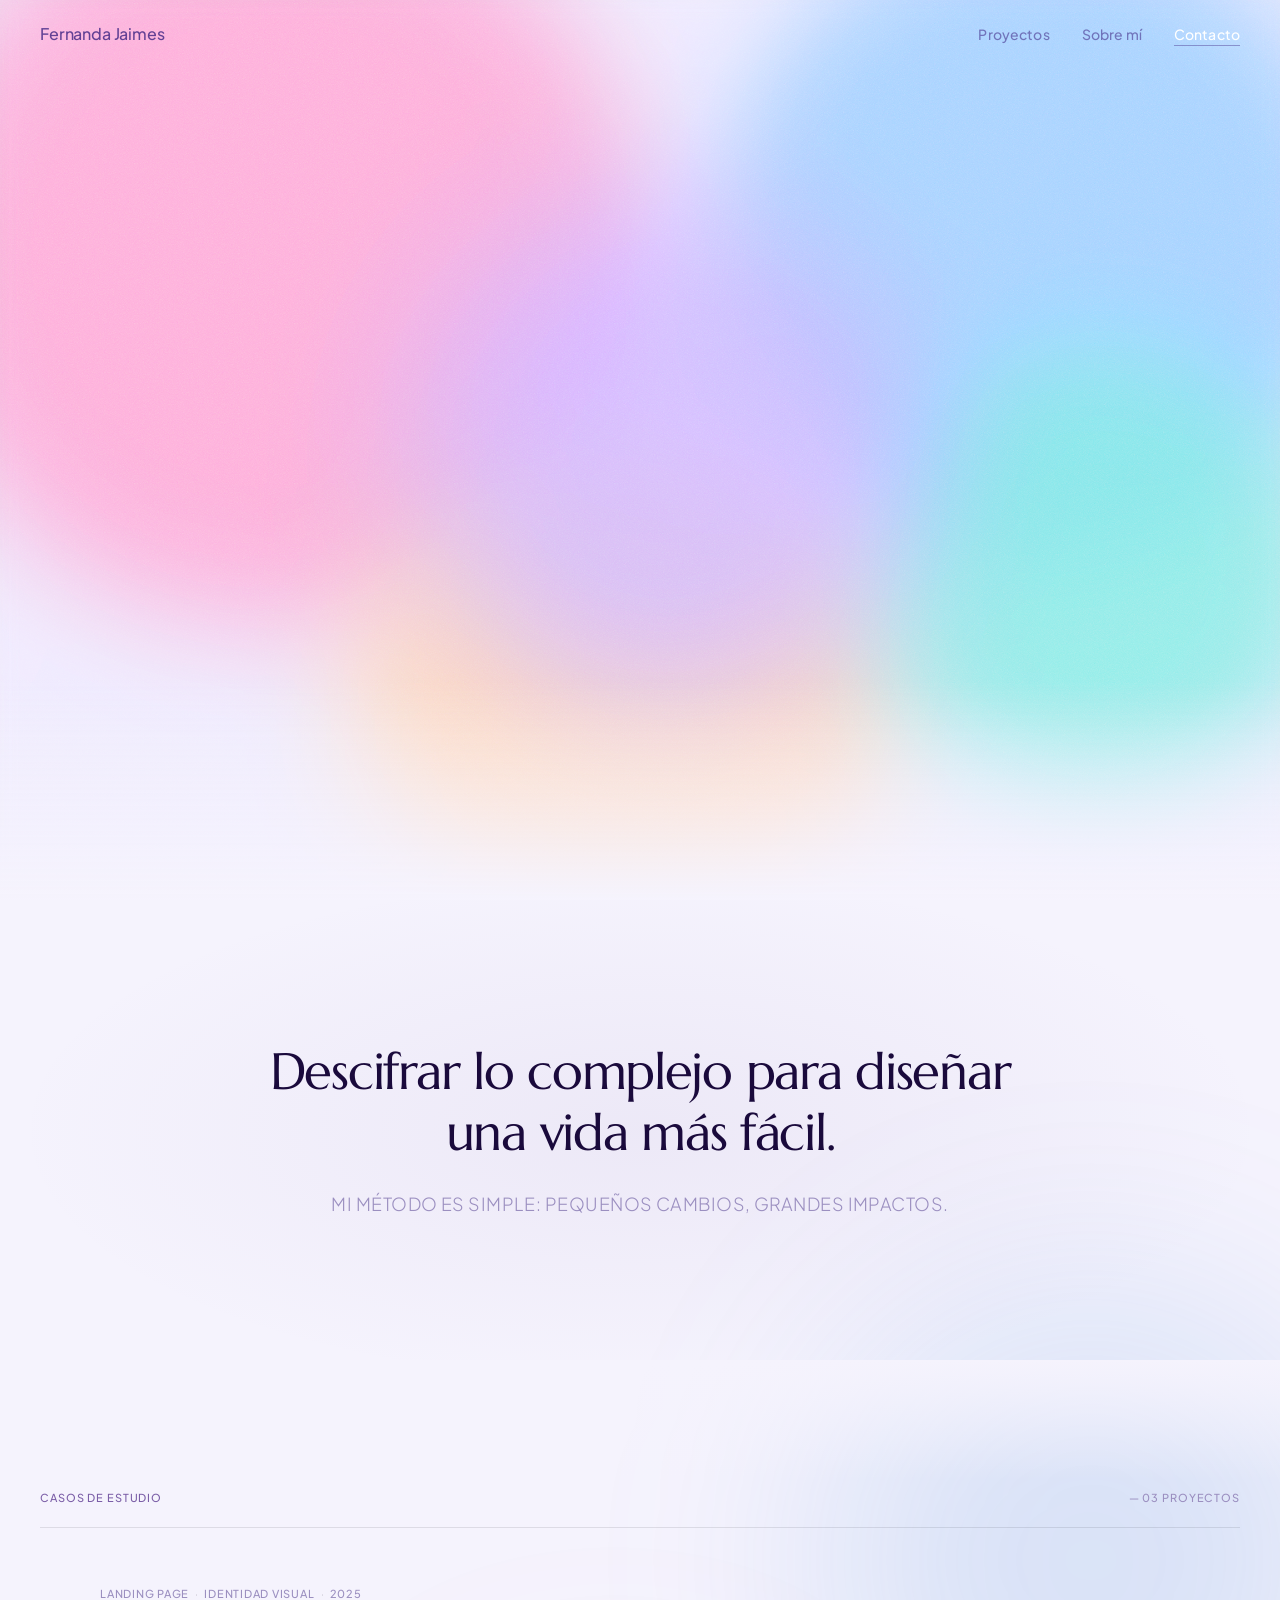
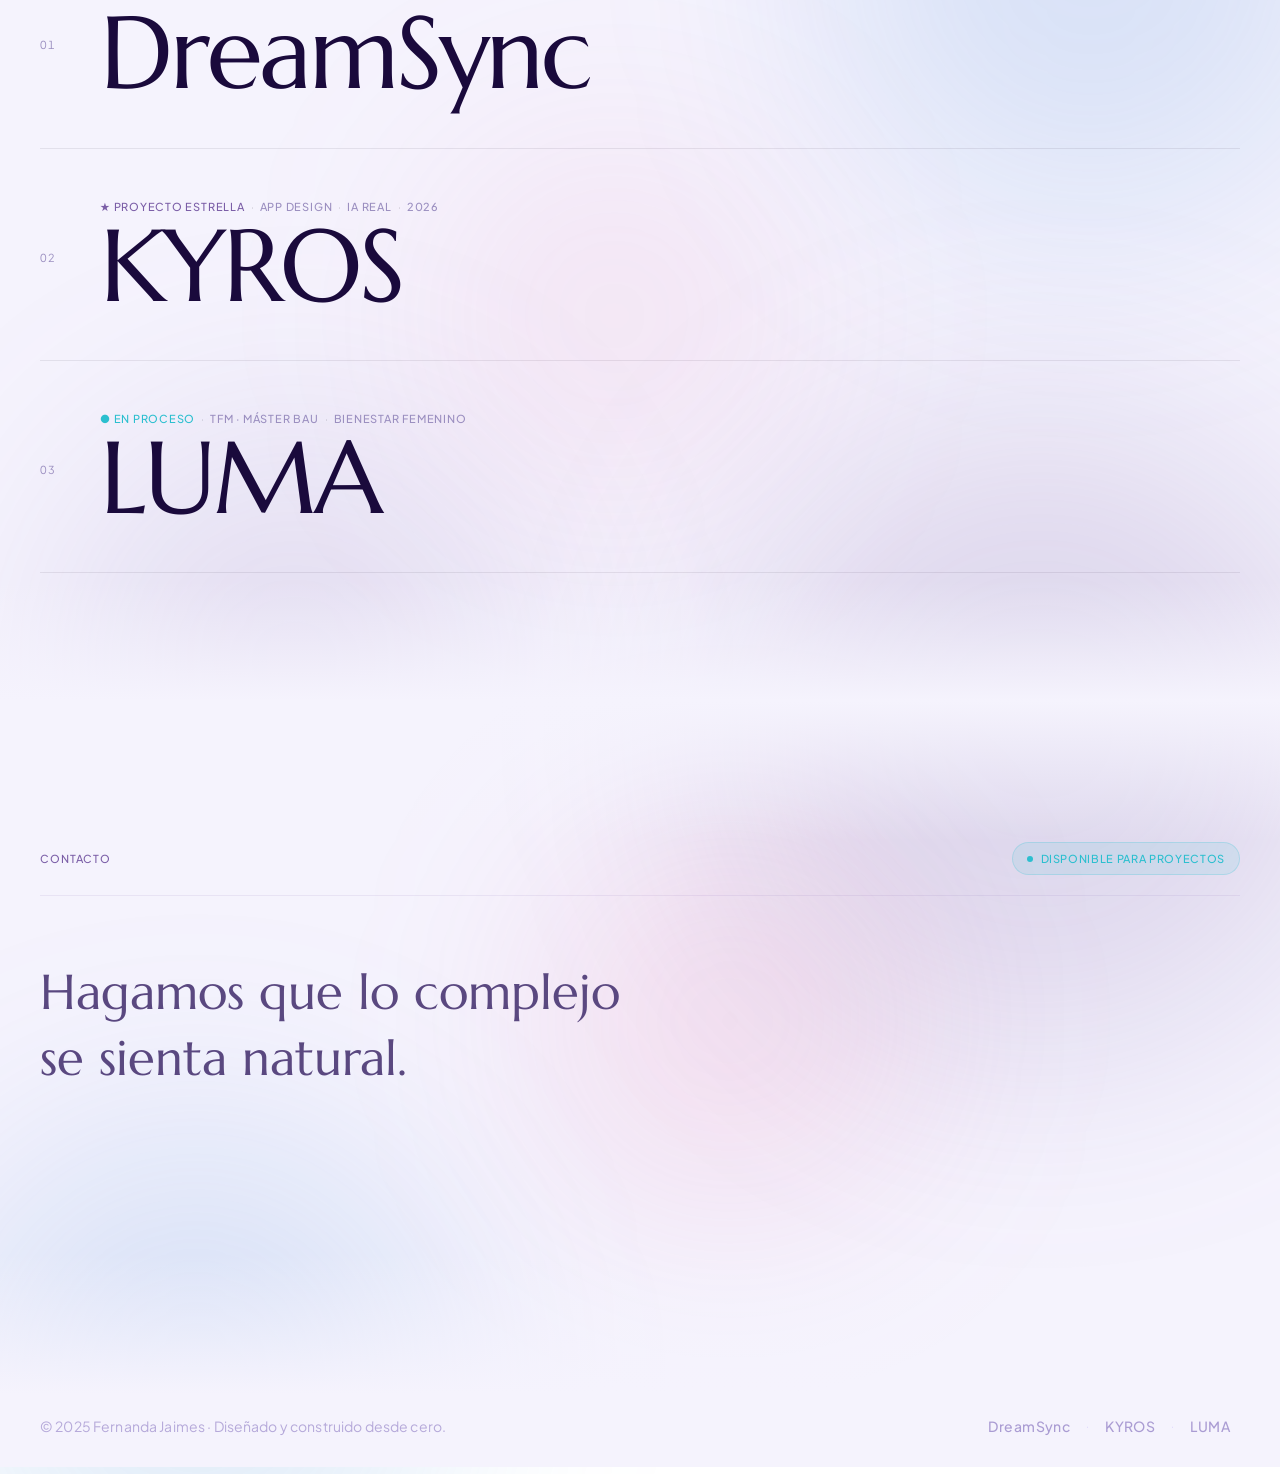
==== index.html @ 5433c7b2 "first commit" ====
<!DOCTYPE html>
<html lang="es">
<head>
  <meta charset="UTF-8" />
  <meta name="viewport" content="width=device-width, initial-scale=1.0" />
  <meta name="description" content="Fernanda Jaimes — UX/UI Designer. Diseñadora Industrial con Maestría en Diseño de Experiencia Digital. Especializada en salud, educación y fintech." />
  <meta name="author" content="Fernanda Jaimes" />
  <meta property="og:title" content="Fernanda Jaimes · UX/UI Designer" />
  <meta property="og:description" content="Portfolio de diseño UX/UI — Proyectos en salud, educación y fintech con enfoque en investigación y sistemas de diseño." />
  <meta property="og:type" content="website" />

  <title>Fernanda Jaimes · UX/UI Designer</title>

  <!-- Fonts -->
  <link rel="preconnect" href="https://fonts.googleapis.com" />
  <link rel="preconnect" href="https://fonts.gstatic.com" crossorigin />
  <link href="https://fonts.googleapis.com/css2?family=Marcellus&family=Plus+Jakarta+Sans:wght@300;400;500&display=swap" rel="stylesheet" />

  <!-- Styles -->
  <link rel="stylesheet" href="css/tokens.css" />
  <link rel="stylesheet" href="css/global.css" />
  <link rel="stylesheet" href="css/components.css" />
  <link rel="stylesheet" href="css/animations.css" />
</head>

<body>

  <!-- Skip to content -->
  <a href="#main" class="skip-link">Saltar al contenido</a>

  <!-- ── NAVIGATION ──────────────────────────────────────── -->
  <header role="banner">
    <nav class="nav nav--light" aria-label="Navegación principal">
      <div class="nav-inner">
        <a href="index.html" class="nav-logo" aria-label="Fernanda Jaimes — inicio">
          Fernanda Jaimes
        </a>

        <!-- Desktop links -->
        <ul class="nav-links" role="list">
          <li><a href="#proyectos" class="nav-link" data-section="proyectos">Proyectos</a></li>
          <li><a href="sobre-mi.html" class="nav-link">Sobre mí</a></li>
          <li><a href="#contacto" class="nav-link" data-section="contacto">Contacto</a></li>
        </ul>

        <!-- Mobile toggle -->
        <button
          class="nav-toggle"
          aria-controls="nav-mobile"
          aria-expanded="false"
          aria-label="Abrir menú de navegación"
        >
          <span></span>
          <span></span>
          <span></span>
        </button>
      </div>
    </nav>

    <!-- Mobile menu -->
    <nav id="nav-mobile" class="nav-mobile nav-mobile--light" aria-label="Menú móvil">
      <a href="#proyectos" class="nav-link">Proyectos</a>
      <a href="sobre-mi.html" class="nav-link">Sobre mí</a>
      <a href="#contacto" class="nav-link">Contacto</a>
    </nav>
  </header>

  <main id="main">

    <!-- ── SECCIÓN 1: HERO — Holográfico ────────────────────── -->
    <section id="hero-section" class="hero-holo" aria-label="Introducción">

      <!-- Blobs holográficos pastel -->
      <div class="holo-blobs" aria-hidden="true">
        <div class="holo-blob holo-blob--1"></div>
        <div class="holo-blob holo-blob--2"></div>
        <div class="holo-blob holo-blob--3"></div>
        <div class="holo-blob holo-blob--4"></div>
        <div class="holo-blob holo-blob--5"></div>
      </div>

      <!-- Capa de colores desplazándose — aurora overlay -->
      <div class="hero-holo__aurora" aria-hidden="true"></div>

      <!-- Capa de profundidad de campo — desenfoca el fondo, texto queda nítido -->
      <div class="hero-holo__dof" aria-hidden="true"></div>

      <!-- Grain noise — encima del blur para que la textura sea nítida -->
      <div class="grainy-overlay holo-grain" aria-hidden="true"></div>

      <!-- Fade-out suave hacia el contenido -->
      <div class="hero-holo__fade" aria-hidden="true"></div>

      <!-- Top label — aparece tras la transición del nombre -->
      <div class="hero-holo__top" id="hero-top">
        <div class="container">
          <div style="display:flex; align-items:center; justify-content:space-between; flex-wrap:wrap; gap:var(--space-16);">
            <p class="label" style="color: rgba(80,50,160,0.50);">Product Designer · Barcelona 2026</p>
            <p class="label" style="color: rgba(80,50,160,0.35);">Disponible para proyectos</p>
          </div>
        </div>
      </div>

      <!-- Nombre centrado — protagonista de la pantalla -->
      <div class="hero-holo__center">
        <h1 class="hero-holo__name" aria-label="Fernanda Jaimes">
          <span class="hero-holo__word" id="holo-word-1" aria-hidden="true">FERNANDA</span>
          <span class="hero-holo__word" id="holo-word-2" aria-hidden="true">JAIMES</span>
        </h1>
      </div>

    </section>

    <!-- Transición suave — ambos fondos comparten el tono base -->
    <div class="hero-holo__transition" aria-hidden="true"></div>

    <!-- ── FRASE CENTRADA ─────────────────────────────────── -->
    <div class="hero-phrase-section" aria-label="Filosofía de diseño">
      <div class="container" style="position:relative;z-index:1;">
        <p class="hero-phrase-main anim-rise">
          Descifrar lo complejo para diseñar<br/>una vida más fácil.
        </p>
        <p class="hero-phrase-sub anim-rise anim-delay-1">
          Mi método es simple: pequeños cambios, grandes impactos.
        </p>
      </div>
    </div>

    <!-- ── SECCIÓN 2: PROYECTOS ───────────────────────────── -->
    <section id="proyectos" class="proyectos-section" aria-labelledby="proyectos-title">

      <!-- Blobs holográficos — posición asimétrica distinta a las otras secciones -->
      <div class="proyectos-blobs" aria-hidden="true">
        <div class="proyectos-blob proyectos-blob--1"></div>
        <div class="proyectos-blob proyectos-blob--2"></div>
        <div class="proyectos-blob proyectos-blob--3"></div>
      </div>

      <div class="container proyectos-container">

        <!-- Header editorial -->
          <div class="proyectos-header anim-line">
            <span class="label" style="color: var(--color-violet-aurora);">Casos de estudio</span>
            <h2 id="proyectos-title" class="sr-only">Proyectos</h2>
            <span class="label" style="color: var(--color-text-muted);">— 03 proyectos</span>
          </div>

          <!-- Lista tipográfica de proyectos -->
          <div class="project-list" role="list">

          <!-- 01 · DreamSync -->
          <article class="project-row anim-rise"
                   role="listitem"
                   style="--accent: #9B7EC8;"
                   data-preview-bg="linear-gradient(135deg, #f5f0ff 0%, #fce4ef 100%)"
                   data-preview-label="Landing Page · 2025">
            <a href="dreamsync.html" class="project-row__link" aria-label="Ver caso de estudio DreamSync — Landing Page 2025">
              <span class="project-row__num" aria-hidden="true">01</span>
              <div class="project-row__body">
                <div class="project-row__tags" aria-hidden="true">
                  <span class="project-row__tag">Landing Page</span>
                  <span class="project-row__dot" aria-hidden="true">·</span>
                  <span class="project-row__tag">Identidad visual</span>
                  <span class="project-row__dot" aria-hidden="true">·</span>
                  <span class="project-row__tag">2025</span>
                </div>
                <h3 class="project-row__title">DreamSync</h3>
              </div>
              <div class="project-row__cta" aria-hidden="true">
                <span class="project-row__cta-text">Ver caso</span>
                <svg class="project-row__arrow" width="20" height="20" viewBox="0 0 24 24" fill="none">
                  <path d="M5 12h14M13 6l6 6-6 6" stroke="currentColor" stroke-width="1.3" stroke-linecap="round" stroke-linejoin="round"/>
                </svg>
              </div>
            </a>
          </article>

          <!-- 02 · KYROS — proyecto estrella -->
          <article class="project-row project-row--featured anim-rise anim-delay-1"
                   role="listitem"
                   style="--accent: #4A90D9;"
                   data-preview-bg="linear-gradient(135deg, #0d0b1a 0%, #1a2340 60%, #0d1e38 100%)"
                   data-preview-label="App Design · IA · 2026">
            <a href="kyros.html" class="project-row__link" aria-label="Ver caso de estudio KYROS — App de salud con IA, proyecto estrella">
              <span class="project-row__num" aria-hidden="true">02</span>
              <div class="project-row__body">
                <div class="project-row__tags" aria-hidden="true">
                  <span class="project-row__tag project-row__tag--star">★ Proyecto estrella</span>
                  <span class="project-row__dot" aria-hidden="true">·</span>
                  <span class="project-row__tag">App Design</span>
                  <span class="project-row__dot" aria-hidden="true">·</span>
                  <span class="project-row__tag">IA Real</span>
                  <span class="project-row__dot" aria-hidden="true">·</span>
                  <span class="project-row__tag">2026</span>
                </div>
                <h3 class="project-row__title">KYROS</h3>
              </div>
              <div class="project-row__cta" aria-hidden="true">
                <span class="project-row__cta-text">Ver caso</span>
                <svg class="project-row__arrow" width="20" height="20" viewBox="0 0 24 24" fill="none">
                  <path d="M5 12h14M13 6l6 6-6 6" stroke="currentColor" stroke-width="1.3" stroke-linecap="round" stroke-linejoin="round"/>
                </svg>
              </div>
            </a>
          </article>

          <!-- 03 · LUMA -->
          <article class="project-row anim-rise anim-delay-2"
                   role="listitem"
                   style="--accent: #2BBFCF;"
                   data-preview-bg="linear-gradient(135deg, #e8fafb 0%, #c8f0f5 100%)"
                   data-preview-label="TFM · Bienestar · WIP">
            <a href="luma.html" class="project-row__link" aria-label="Ver caso de estudio LUMA — TFM Máster, en proceso">
              <span class="project-row__num" aria-hidden="true">03</span>
              <div class="project-row__body">
                <div class="project-row__tags" aria-hidden="true">
                  <span class="project-row__tag project-row__tag--wip">● En proceso</span>
                  <span class="project-row__dot" aria-hidden="true">·</span>
                  <span class="project-row__tag">TFM · Máster BAU</span>
                  <span class="project-row__dot" aria-hidden="true">·</span>
                  <span class="project-row__tag">Bienestar femenino</span>
                </div>
                <h3 class="project-row__title">LUMA</h3>
              </div>
              <div class="project-row__cta" aria-hidden="true">
                <span class="project-row__cta-text">Ver proceso</span>
                <svg class="project-row__arrow" width="20" height="20" viewBox="0 0 24 24" fill="none">
                  <path d="M5 12h14M13 6l6 6-6 6" stroke="currentColor" stroke-width="1.3" stroke-linecap="round" stroke-linejoin="round"/>
                </svg>
              </div>
            </a>
          </article>

          </div><!-- /project-list -->

      </div>
    </section>

        <!-- ── SECCIÓN 5: CONTACTO ────────────────────────────── -->
    <section id="contacto" class="contact-section" aria-labelledby="contacto-title">

      <!-- Blobs holográficos de fondo — vivos y visibles -->
      <div class="contact-blobs" aria-hidden="true">
        <div class="contact-blob contact-blob--1"></div>
        <div class="contact-blob contact-blob--2"></div>
        <div class="contact-blob contact-blob--3"></div>
      </div>

      <div class="container contact-container">

        <!-- Header -->
          <div class="contact-header anim-line">
            <span class="label" style="color: var(--color-violet-aurora);">Contacto</span>
            <span class="contact-avail">
              <span class="contact-avail__dot" aria-hidden="true"></span>
              Disponible para proyectos
            </span>
          </div>

          <!-- Headline serif italic -->
          <h2 id="contacto-title" class="contact-headline anim-rise anim-delay-1">
            Hagamos que lo complejo<br/>se sienta natural.
          </h2>

          <!-- Tres acciones directas -->
          <div class="contact-pills-row anim-ready anim-delay-2">
            <a href="mailto:fernanda291804@gmail.com"
               class="contact-pill"
               aria-label="Enviar email a Fernanda Jaimes">
              Correo
              <svg width="13" height="13" viewBox="0 0 16 16" fill="none" aria-hidden="true">
                <path d="M2 4l6 5 6-5M2 4h12v9H2z" stroke="currentColor" stroke-width="1.3" stroke-linecap="round" stroke-linejoin="round"/>
              </svg>
            </a>
            <a href="https://linkedin.com/in/fernandajaimes"
               target="_blank" rel="noopener noreferrer"
               class="contact-pill" aria-label="LinkedIn de Fernanda Jaimes">
              LinkedIn
              <svg width="12" height="12" viewBox="0 0 12 12" fill="none" aria-hidden="true">
                <path d="M2.5 9.5L9.5 2.5M9.5 2.5H4.5M9.5 2.5V7.5" stroke="currentColor" stroke-width="1.2" stroke-linecap="round" stroke-linejoin="round"/>
              </svg>
            </a>
            <a href="./assets/Documents/Fernanda Jaimes:diseñadora ux:ui.pdf"
               class="contact-pill"
               download
               aria-label="Descargar CV de Fernanda Jaimes">
              Descargar CV
              <svg width="13" height="13" viewBox="0 0 16 16" fill="none" aria-hidden="true">
                <path d="M8 3v10M4 9l4 4 4-4" stroke="currentColor" stroke-width="1.4" stroke-linecap="round" stroke-linejoin="round"/>
              </svg>
            </a>
          </div>


      </div>
    </section>

  </main>

  <!-- ── FOOTER ──────────────────────────────────────────── -->
  <footer class="footer" role="contentinfo">
    <div class="footer-inner">
      <p class="footer__copy">© 2025 Fernanda Jaimes · Diseñado y construido desde cero.</p>
      <nav class="footer__links" aria-label="Casos de estudio">
        <a href="dreamsync.html" class="footer__link">DreamSync</a>
        <span class="footer__sep" aria-hidden="true">·</span>
        <a href="kyros.html" class="footer__link">KYROS</a>
        <span class="footer__sep" aria-hidden="true">·</span>
        <a href="luma.html" class="footer__link">LUMA</a>
      </nav>
    </div>
  </footer>

  <!-- Indicador lateral de sección -->
  <nav class="section-indicator" aria-label="Navegación por secciones" id="section-indicator">
    <div class="section-indicator__dots" role="list">
      <button class="section-indicator__dot active" data-target="hero-section" aria-label="Ir a inicio"    title="Inicio"></button>
      <button class="section-indicator__dot"        data-target="proyectos"    aria-label="Ir a proyectos" title="Proyectos"></button>
      <button class="section-indicator__dot"        data-target="contacto"     aria-label="Ir a contacto"  title="Contacto"></button>
    </div>
  </nav>

  <!-- Scripts -->
  <script src="js/main.js" defer></script>
  <script src="js/animations.js" defer></script>

</body>
</html>
---- css/tokens.css ----
/* ============================================================
   TOKENS.CSS — Design System Variables
   Portfolio Personal · Fernanda Jaimes · UX/UI Designer
   ============================================================ */

:root {

  /* ── COLOR PALETTE ─────────────────────────────────────── */
  --color-deep-space:     #0D0B1A;
  --color-violet-aurora:  #7B5EA7;
  --color-blue-mid:       #4A90D9;
  --color-turquoise:      #2BBFCF;
  --color-rose-accent:    #E86BA0;
  --color-lavender-light: #F5F0FF;
  --color-white:          #FFFFFF;

  --color-text-primary:   #1A0A3C;
  --color-text-secondary: #5A4880;
  --color-text-muted:     #9B8FC0;
  --color-teal-aurora:    #2BBFCF;
  --color-border:         rgba(123, 94, 167, 0.15);

  /* Case study accents */
  --color-accent-dreamsync: #7B5EA7;
  --color-accent-kyros:     #4A90D9;
  --color-accent-luma:      #2BBFCF;

  /* ── GRADIENTS ─────────────────────────────────────────── */
  --gradient-aurora: linear-gradient(
    135deg,
    #7B5EA7 0%,
    #4A90D9 35%,
    #2BBFCF 65%,
    #E86BA0 100%
  );

  --gradient-aurora-subtle: linear-gradient(
    135deg,
    rgba(123, 94, 167, 0.08) 0%,
    rgba(74, 144, 217, 0.08) 35%,
    rgba(43, 191, 207, 0.08) 65%,
    rgba(232, 107, 160, 0.08) 100%
  );

  --gradient-aurora-contact: linear-gradient(
    135deg,
    rgba(123, 94, 167, 0.12) 0%,
    rgba(74, 144, 217, 0.10) 35%,
    rgba(43, 191, 207, 0.10) 65%,
    rgba(232, 107, 160, 0.12) 100%
  );

  /* ── TYPOGRAPHY ────────────────────────────────────────── */
  --font-display: 'Plus Jakarta Sans', system-ui, sans-serif;
  --font-sans:    'Plus Jakarta Sans', system-ui, sans-serif; /* alias */
  --font-heading: 'Marcellus', Georgia, serif;
  --font-serif:   'Marcellus', Georgia, serif;

  --text-hero:    clamp(48px, 7vw, 96px);
  --text-display: clamp(36px, 5vw, 64px);
  --text-h1:      clamp(28px, 4vw, 48px);
  --text-h2:      clamp(22px, 3vw, 36px);
  --text-h3:      20px;
  --text-body-lg: 18px;
  --text-body:    16px;
  --text-small:   14px;
  --text-label:   11px;

  --weight-light:   300;
  --weight-regular: 400;
  --weight-medium:  500;

  --leading-tight:  1.2;
  --leading-snug:   1.4;
  --leading-normal: 1.6;
  --leading-relaxed: 1.75;

  --tracking-tight:  -0.03em;
  --tracking-snug:   -0.02em;
  --tracking-normal: -0.01em;
  --tracking-wide:   0.08em;

  /* ── SPACING ───────────────────────────────────────────── */
  --space-4:   4px;
  --space-6:   6px;
  --space-8:   8px;
  --space-12:  12px;
  --space-16:  16px;
  --space-20:  20px;
  --space-24:  24px;
  --space-28:  28px;
  --space-32:  32px;
  --space-40:  40px;
  --space-48:  48px;
  --space-64:  64px;
  --space-80:  80px;
  --space-96:  96px;
  --space-128: 128px;
  --space-160: 160px;

  /* ── BORDER RADIUS ─────────────────────────────────────── */
  --radius-sm:     8px;
  --radius-md:     12px;
  --radius-lg:     20px;
  --radius-pill:   100px;
  --radius-circle: 50%;

  /* ── SHADOWS ───────────────────────────────────────────── */
  --shadow-sm:    0 2px 8px rgba(13, 11, 26, 0.06);
  --shadow-md:    0 8px 32px rgba(13, 11, 26, 0.10);
  --shadow-lg:    0 24px 64px rgba(13, 11, 26, 0.14);
  --shadow-aurora: 0 12px 40px rgba(123, 94, 167, 0.20);
  --shadow-hover:  0 20px 60px rgba(123, 94, 167, 0.25);

  /* ── TRANSITIONS ───────────────────────────────────────── */
  --transition-fast:   0.15s ease;
  --transition-base:   0.25s ease;
  --transition-slow:   0.4s ease;
  --transition-slower: 0.6s ease-out;

  /* ── GLASS ─────────────────────────────────────────────── */
  --glass-bg:     rgba(255, 255, 255, 0.06);
  --glass-bg-dark: rgba(13, 11, 26, 0.6);
  --glass-border: rgba(255, 255, 255, 0.10);
  --glass-blur:   blur(12px);

  /* ── LAYOUT ────────────────────────────────────────────── */
  --max-width:       1280px;
  --gutter:          24px;
  --padding-x:       40px;
  --padding-x-mobile: 20px;

  /* ── Z-INDEX SCALE ─────────────────────────────────────── */
  --z-base:    1;
  --z-overlay: 10;
  --z-nav:     100;
  --z-cursor:  1000;
}
---- css/global.css ----
/* ============================================================
   GLOBAL.CSS — Reset, Base Typography, Grid
   Portfolio Personal · Fernanda Jaimes
   ============================================================ */

/* ── RESET ─────────────────────────────────────────────────── */
*, *::before, *::after {
  box-sizing: border-box;
  margin: 0;
  padding: 0;
}

html {
  scroll-behavior: smooth;
  font-size: 16px;
  -webkit-text-size-adjust: 100%;
  text-size-adjust: 100%;
}

body {
  font-family: var(--font-display);
  font-size: var(--text-body);
  font-weight: var(--weight-regular);
  line-height: var(--leading-relaxed);
  color: var(--color-text-primary);
  background-color: var(--color-white);
  overflow-x: hidden;
  -webkit-font-smoothing: antialiased;
  -moz-osx-font-smoothing: grayscale;
}

/* Remove default list styles */
ul, ol { list-style: none; }

/* Responsive images */
img, video, svg {
  display: block;
  max-width: 100%;
  height: auto;
}

/* Links */
a {
  color: inherit;
  text-decoration: none;
}

/* Buttons */
button {
  font-family: inherit;
  cursor: pointer;
  border: none;
  background: none;
}

/* Inputs */
input, textarea {
  font-family: inherit;
}

/* Focus ring — accessible */
:focus-visible {
  outline: 2px solid var(--color-violet-aurora);
  outline-offset: 3px;
  border-radius: 4px;
}

/* Skip to content — accessibility */
.skip-link {
  position: absolute;
  top: -100%;
  left: var(--space-16);
  z-index: var(--z-cursor);
  padding: var(--space-8) var(--space-16);
  background: var(--color-violet-aurora);
  color: var(--color-white);
  border-radius: var(--radius-sm);
  font-size: var(--text-small);
  font-weight: var(--weight-medium);
  transition: top var(--transition-fast);
}
.skip-link:focus {
  top: var(--space-16);
}

/* ── TYPOGRAPHY BASE ───────────────────────────────────────── */
h1, h2, h3, h4, h5, h6 {
  font-family: var(--font-heading);
  font-weight: var(--weight-regular);
  line-height: var(--leading-tight);
  color: var(--color-text-primary);
}

.hero-title {
  font-size: var(--text-hero);
  font-weight: var(--weight-light);
  letter-spacing: var(--tracking-tight);
  line-height: 1.05;
}

.display-title {
  font-size: var(--text-display);
  font-weight: var(--weight-light);
  letter-spacing: var(--tracking-snug);
  line-height: 1.1;
}

h1 {
  font-size: var(--text-h1);
  font-weight: var(--weight-regular);
  letter-spacing: var(--tracking-normal);
}

h2 {
  font-size: var(--text-h2);
  font-weight: var(--weight-regular);
}

h3 {
  font-size: var(--text-h3);
  font-weight: var(--weight-medium);
}

p {
  font-size: var(--text-body);
  line-height: var(--leading-relaxed);
  color: var(--color-text-secondary);
}

.text-lg {
  font-size: var(--text-body-lg);
  line-height: var(--leading-relaxed);
}

.text-small {
  font-size: var(--text-small);
  line-height: var(--leading-normal);
}

.label {
  font-size: var(--text-label);
  font-weight: var(--weight-medium);
  letter-spacing: var(--tracking-wide);
  text-transform: uppercase;
  color: var(--color-text-muted);
}

.serif {
  font-family: var(--font-heading);
}

/* Color utilities */
.text-primary   { color: var(--color-text-primary); }
.text-secondary { color: var(--color-text-secondary); }
.text-muted     { color: var(--color-text-muted); }
.text-white     { color: var(--color-white); }
.text-aurora    { background: var(--gradient-aurora); -webkit-background-clip: text; -webkit-text-fill-color: transparent; background-clip: text; }

/* ── LAYOUT GRID ───────────────────────────────────────────── */
.container {
  width: 100%;
  max-width: var(--max-width);
  margin-inline: auto;
  padding-inline: var(--padding-x);
}

.section {
  padding-block: var(--space-128);
}

.section--sm {
  padding-block: var(--space-80);
}

.section--lg {
  padding-block: var(--space-160);
}

.grid {
  display: grid;
  gap: var(--gutter);
}

.grid-2 { grid-template-columns: repeat(2, 1fr); }
.grid-3 { grid-template-columns: repeat(3, 1fr); }
.grid-4 { grid-template-columns: repeat(4, 1fr); }
.grid-12 { grid-template-columns: repeat(12, 1fr); }

/* ── SECTION BACKGROUNDS ───────────────────────────────────── */
.bg-dark     { background-color: var(--color-deep-space); }
.bg-white    { background-color: var(--color-white); }
.bg-lavender { background-color: var(--color-lavender-light); }
.bg-aurora   { background: var(--gradient-aurora-contact); }

/* ── VISUAL DIVIDERS ───────────────────────────────────────── */
.divider {
  width: 48px;
  height: 2px;
  background: var(--gradient-aurora);
  border-radius: var(--radius-pill);
  margin-block: var(--space-24);
}

/* ── SCROLL LOCK ───────────────────────────────────────────── */
body.scroll-locked {
  overflow: hidden;
}

/* ── SCREEN READER ONLY ────────────────────────────────────── */
.sr-only {
  position: absolute;
  width: 1px;
  height: 1px;
  padding: 0;
  margin: -1px;
  overflow: hidden;
  clip: rect(0, 0, 0, 0);
  white-space: nowrap;
  border-width: 0;
}

/* ── MOBILE OVERRIDES ──────────────────────────────────────── */
@media (max-width: 768px) {
  .container {
    padding-inline: var(--padding-x-mobile);
  }

  .section {
    padding-block: var(--space-80);
  }

  .section--lg {
    padding-block: var(--space-96);
  }

  .grid-2,
  .grid-3,
  .grid-4 {
    grid-template-columns: 1fr;
  }
}

/* ── HERO MOBILE ───────────────────────────────────────────── */
/* El bottom row del hero (descripción + CTAs) colapsa en móvil */
@media (max-width: 600px) {
  .hero-bottom-row {
    grid-template-columns: 1fr !important;
    gap: var(--space-24) !important;
    align-items: flex-start !important;
  }

  .hero-bottom-row .hero-ctas {
    justify-content: flex-start !important;
  }

  /* Ajuste de padding lateral para el nombre */
  .hero-name-block {
    padding-inline: 20px !important;
  }

  .hero-divider {
    padding-inline: 20px !important;
  }
}

/* ── SCROLL SECTION INDICATOR ──────────────────────────────── */
/* Indicador lateral flotante estilo editorial */
.section-indicator {
  position: fixed;
  right: 32px;
  top: 50%;
  transform: translateY(-50%);
  z-index: var(--z-nav);
  display: flex;
  flex-direction: column;
  align-items: center;
  gap: var(--space-16);
  opacity: 0;
  transition: opacity var(--transition-slow);
  pointer-events: none;
}

.section-indicator.visible {
  opacity: 1;
}

.section-indicator__dots {
  display: flex;
  flex-direction: column;
  gap: 10px;
}

.section-indicator__dot {
  width: 4px;
  height: 4px;
  border-radius: var(--radius-circle);
  background: rgba(255, 255, 255, 0.25);
  transition: all var(--transition-base);
  cursor: pointer;
  pointer-events: all;
}

.section-indicator__dot.active {
  background: var(--color-white);
  height: 20px;
  border-radius: 2px;
}

/* En secciones claras */
.section-indicator.on-light .section-indicator__dot {
  background: rgba(13, 11, 26, 0.20);
}
.section-indicator.on-light .section-indicator__dot.active {
  background: var(--color-violet-aurora);
}

@media (max-width: 900px) {
  .section-indicator { display: none; }
}

/* ── SECTION REVEAL — más dramático ────────────────────────── */
/* Las secciones entran con un clip-path reveal */
.section-cinematic {
  --clip-hidden: inset(0 0 100% 0);
  --clip-visible: inset(0 0 0% 0);
}

/* Elemento decorativo: número de sección grande de fondo */
.section-bg-number {
  position: absolute;
  right: -0.05em;
  top: 50%;
  transform: translateY(-50%);
  font-family: var(--font-display);
  font-size: clamp(160px, 20vw, 280px);
  font-weight: 300;
  line-height: 1;
  color: transparent;
  -webkit-text-stroke: 1px rgba(123, 94, 167, 0.08);
  pointer-events: none;
  user-select: none;
  letter-spacing: -0.05em;
  z-index: 0;
}
---- css/components.css ----
/* ============================================================
   COMPONENTS.CSS — Buttons, Tags, Cards, Nav
   Portfolio Personal · Fernanda Jaimes
   ============================================================ */

/* ══════════════════════════════════════════════════════════════
   HERO HOLOGRÁFICO — pastel, centrado, animación FERNANDA→JAIMES
   ══════════════════════════════════════════════════════════════ */

.hero-holo {
  min-height: 100vh;
  position: relative;
  overflow: hidden;
  display: flex;
  flex-direction: column;
  justify-content: space-between;
  padding-top: clamp(100px, 12vh, 140px);
  padding-bottom: clamp(48px, 7vh, 80px);
  /* Base holográfica — periwinkle suave */
  background: #EDE9FC;
}

/* ── Blobs holográficos pastel ─────────────────────────────── */
.holo-blobs {
  position: absolute;
  inset: 0;
  pointer-events: none;
  /* Hue-rotate lento en todos los blobs: los tonos se van desplazando */
  animation: auroraHue 28s ease-in-out infinite;
}

.holo-blob {
  position: absolute;
  border-radius: 50%;
}

/* Rosa/malva — arriba izquierda
   blur moderado: esferas reconocibles, no manchas */
.holo-blob--1 {
  width: clamp(440px, 58vw, 820px);
  height: clamp(440px, 58vw, 820px);
  background: rgba(244, 160, 205, 0.90);
  filter: blur(55px);   /* menos blur = esfera más visible */
  top: -120px;
  left: -100px;
  animation: blobFloat1 14s ease-in-out infinite;
}

/* Azul cielo — arriba derecha */
.holo-blob--2 {
  width: clamp(380px, 50vw, 700px);
  height: clamp(380px, 50vw, 700px);
  background: rgba(150, 200, 255, 0.88);
  filter: blur(50px);
  top: -80px;
  right: -80px;
  animation: blobFloat2 17s ease-in-out infinite;
}

/* Melocotón/amarillo — abajo centro */
.holo-blob--3 {
  width: clamp(320px, 42vw, 600px);
  height: clamp(320px, 42vw, 600px);
  background: rgba(255, 210, 165, 0.82);
  filter: blur(60px);
  bottom: -60px;
  left: 28%;
  animation: blobFloat3 20s ease-in-out infinite;
}

/* Teal/menta — derecha media */
.holo-blob--4 {
  width: clamp(280px, 36vw, 520px);
  height: clamp(280px, 36vw, 520px);
  background: rgba(120, 230, 220, 0.80);
  filter: blur(58px);
  top: 38%;
  right: -50px;
  animation: blobFloat4 23s ease-in-out infinite;
}

/* Violeta suave — centro, la más difusa para crear fondo */
.holo-blob--5 {
  width: clamp(300px, 40vw, 580px);
  height: clamp(300px, 40vw, 580px);
  background: rgba(195, 172, 255, 0.78);
  filter: blur(72px);
  top: 22%;
  left: 32%;
  animation: blobFloat2 18s ease-in-out infinite reverse;
}

/* ── CAPA AURORA OVERLAY — gradiente suave que se desplaza ────
   Vive entre los blobs y el DoF para añadir cambio de tonos
   sin mover ningún elemento. Se mezcla con overlay para no
   opacar el fondo sino sólo teñirlo suavemente.
   ─────────────────────────────────────────────────────────── */
.hero-holo__aurora {
  position: absolute;
  inset: 0;
  z-index: 0;
  pointer-events: none;
  background: linear-gradient(
    125deg,
    rgba(244, 160, 205, 0.28) 0%,
    rgba(150, 200, 255, 0.22) 25%,
    rgba(195, 172, 255, 0.26) 50%,
    rgba(120, 230, 220, 0.20) 75%,
    rgba(255, 210, 165, 0.24) 100%
  );
  background-size: 400% 400%;
  animation: overlayDrift 22s ease-in-out infinite;
  mix-blend-mode: screen;
  opacity: 0.6;
}

/* ── CAPA DOF: profundidad de campo ───────────────────────────
   Aplica backdrop-filter sobre los blobs, creando el efecto
   "fondo desenfocado — texto nítido" del moodboard.
   Los blobs (z:0) quedan blur, el texto (z:3+) queda sharp.
   ─────────────────────────────────────────────────────────── */
.hero-holo__dof {
  position: absolute;
  inset: 0;
  z-index: 1;
  /* El backdrop-filter desenfoca todo lo que hay DETRÁS de esta capa */
  backdrop-filter: blur(8px) saturate(1.15);
  -webkit-backdrop-filter: blur(8px) saturate(1.15);
  /* Tint imperceptible — sólo para activar el stacking context */
  background: rgba(237, 233, 252, 0.04);
  pointer-events: none;
}

/* Grain: encima del DoF (z:1), debajo del texto (z:6) */
.holo-grain {
  opacity: 0.28 !important;
  mix-blend-mode: overlay !important;
  z-index: 2 !important;
}

/* Fade-out al pie del hero hacia las secciones */
.hero-holo__fade {
  position: absolute;
  bottom: 0;
  left: 0;
  right: 0;
  height: 220px;
  background: linear-gradient(to bottom, transparent 0%, #F5F3FD 100%);
  pointer-events: none;
  z-index: 4;
}

/* Transición entre hero y proyectos */
.hero-holo__transition {
  height: 0;           /* el fade ya está dentro del hero */
  background: #F5F3FD;
}

/* ── Top y bottom del hero ────────────────────────────────── */
.hero-holo__top {
  position: relative;
  z-index: 5;
  opacity: 0;
  transform: translateY(-10px);
  transition: opacity 0.7s ease, transform 0.7s ease;
}

.hero-holo__top.revealed {
  opacity: 1;
  transform: translateY(0);
}

.hero-holo__bottom {
  position: relative;
  z-index: 5;
  opacity: 0;
  transform: translateY(12px);
  transition: opacity 0.7s ease, transform 0.7s ease;
}

.hero-holo__bottom.revealed {
  opacity: 1;
  transform: translateY(0);
}

.hero-holo__bottom-inner {
  display: grid;
  grid-template-columns: 1fr auto;
  align-items: end;
  gap: var(--space-32);
}

/* ── Nombre centrado — la magia ───────────────────────────── */
.hero-holo__center {
  position: absolute;
  inset: 0;
  display: flex;
  align-items: center;
  justify-content: center;
  z-index: 6;
  pointer-events: auto;   /* necesario para el hover swap de nombre */
  cursor: default;
}

.hero-holo__name {
  position: relative;
  width: 100%;
  text-align: center;
  /* Altura fija para que los dos words puedan apilarse */
  height: clamp(80px, 15vw, 220px);
  margin: 0;
}

/* Cada palabra — absolutas dentro del h1, centradas */
.hero-holo__word {
  position: absolute;
  top: 50%;
  left: 50%;
  transform: translate(-50%, -50%);
  white-space: nowrap;
  font-family: var(--font-sans);
  font-size: clamp(68px, 13vw, 200px);
  font-weight: 300;
  letter-spacing: -0.04em;
  line-height: 1;
  color: rgba(255, 255, 255, 0.96);
  text-shadow:
    0 2px 60px rgba(140, 80, 200, 0.30),
    0 0 120px rgba(200, 150, 255, 0.20);
  /* Estado inicial: invisible */
  opacity: 0;
  filter: blur(40px);
  will-change: opacity, filter, transform;
  cursor: pointer;
  user-select: none;
}

/* ── Animaciones del nombre ───────────────────────────────── */
@keyframes holoWordIn {
  0%   { opacity: 0; filter: blur(48px); transform: translate(-50%, -50%) scale(0.94); }
  100% { opacity: 1; filter: blur(0px);  transform: translate(-50%, -50%) scale(1);    }
}

@keyframes holoWordOut {
  0%   { opacity: 1; filter: blur(0px);  transform: translate(-50%, -50%) scale(1);    }
  100% { opacity: 0; filter: blur(48px); transform: translate(-50%, -50%) scale(1.06); }
}

.hero-holo__word.word-in {
  animation: holoWordIn 1.1s cubic-bezier(0.22, 1, 0.36, 1) forwards;
}

.hero-holo__word.word-out {
  animation: holoWordOut 0.75s cubic-bezier(0.55, 0, 0.8, 0.45) forwards;
}

/* Hero pill CTAs — fondo blanco glass sobre holográfico */
.hero-pill {
  background: rgba(255, 255, 255, 0.58) !important;
  color: rgba(60, 40, 120, 0.80) !important;
  border-color: rgba(255, 255, 255, 0.85) !important;
}

.hero-pill:hover {
  background: rgba(255, 255, 255, 0.85) !important;
  color: var(--color-violet-aurora) !important;
}

/* Hover del hero — el cursor ring se transforma en un arco aurora */
.hero-holo:hover .cursor-ring {
  border-color: rgba(200, 160, 255, 0.70);
  box-shadow:
    0 0 32px rgba(123, 94, 167, 0.30),
    0 0 64px rgba(200, 150, 255, 0.12),
    inset 0 0 20px rgba(255, 255, 255, 0.10);
}

/* Hover del hero — el cursor ring se transforma en un arco aurora */
.hero-holo:hover .cursor-ring {
  border-color: rgba(200, 160, 255, 0.70);
  box-shadow:
    0 0 32px rgba(123, 94, 167, 0.30),
    0 0 64px rgba(200, 150, 255, 0.12),
    inset 0 0 20px rgba(255, 255, 255, 0.10);
}

/* Reduced motion: skip animation, show final state */
@media (prefers-reduced-motion: reduce) {
  .holo-blobs          { animation: none !important; }
  .hero-holo__aurora   { animation: none !important; }
  .hero-holo__word     { animation: none !important; filter: blur(0) !important; }
  #holo-word-1         { opacity: 0 !important; }
  #holo-word-2         { opacity: 1 !important; }
  .hero-holo__top, .hero-holo__bottom { opacity: 1 !important; transform: none !important; transition: none !important; }
}

/* Mobile */
@media (max-width: 768px) {
  .hero-holo__bottom-inner {
    grid-template-columns: 1fr;
    gap: var(--space-24);
  }
}

/* ── NAV — variante light (hero holográfico) ──────────────── */
.nav--light .nav-logo {
  color: rgba(60, 35, 130, 0.80);
}

.nav--light .nav-link {
  color: rgba(60, 35, 130, 0.55);
}

.nav--light .nav-link:hover {
  color: rgba(60, 35, 130, 0.90);
}

.nav--light .nav-link::after {
  background: rgba(60, 35, 130, 0.40);
}

.nav--light .nav-toggle span {
  background: rgba(60, 35, 130, 0.70);
}

/* Especificidad triple para ganarle a .nav.scrolled */
.nav.nav--light.scrolled {
  background: rgba(237, 233, 252, 0.90) !important;
  backdrop-filter: blur(24px) saturate(1.6) !important;
  -webkit-backdrop-filter: blur(24px) saturate(1.6) !important;
  border-bottom: 1px solid rgba(180, 160, 255, 0.18) !important;
}

.nav.nav--light.scrolled .nav-logo {
  color: rgba(60, 35, 130, 0.88);
}

.nav.nav--light.scrolled .nav-link {
  color: rgba(60, 35, 130, 0.60);
}

.nav.nav--light.scrolled .nav-link:hover {
  color: rgba(60, 35, 130, 0.92);
}

/* ── NAVIGATION ─────────────────────────────────────────────── */
.nav {
  position: fixed;
  top: 0;
  left: 0;
  right: 0;
  z-index: var(--z-nav);
  padding-block: var(--space-20, 20px);
  transition:
    background var(--transition-slow),
    backdrop-filter var(--transition-slow),
    padding var(--transition-slow),
    border-bottom var(--transition-slow);
}

.nav.scrolled {
  background: rgba(13, 11, 26, 0.75);
  backdrop-filter: var(--glass-blur);
  -webkit-backdrop-filter: var(--glass-blur);
  border-bottom: 1px solid var(--glass-border);
  padding-block: var(--space-12);
}

.nav-inner {
  display: flex;
  align-items: center;
  justify-content: space-between;
  max-width: var(--max-width);
  margin-inline: auto;
  padding-inline: var(--padding-x);
}

.nav-logo {
  font-size: var(--text-body);
  font-weight: var(--weight-medium);
  color: var(--color-white);
  letter-spacing: -0.01em;
  transition: opacity var(--transition-fast);
}
.nav-logo:hover { opacity: 0.7; }

.nav-links {
  display: flex;
  align-items: center;
  gap: var(--space-32);
}

.nav-link {
  font-size: var(--text-small);
  font-weight: var(--weight-medium);
  color: rgba(255, 255, 255, 0.7);
  letter-spacing: 0.01em;
  transition: color var(--transition-fast);
  position: relative;
}

.nav-link::after {
  content: '';
  position: absolute;
  bottom: -3px;
  left: 0;
  width: 0;
  height: 1px;
  background: var(--gradient-aurora);
  transition: width var(--transition-base);
}

.nav-link:hover {
  color: var(--color-white);
}
.nav-link:hover::after,
.nav-link.active::after {
  width: 100%;
}
.nav-link.active {
  color: var(--color-white);
}

/* Mobile menu toggle */
.nav-toggle {
  display: none;
  flex-direction: column;
  gap: 5px;
  width: 24px;
  cursor: pointer;
  padding: var(--space-4);
}
.nav-toggle span {
  display: block;
  width: 100%;
  height: 1.5px;
  background: var(--color-white);
  transition: transform var(--transition-base), opacity var(--transition-fast);
  border-radius: 2px;
}
.nav-toggle[aria-expanded="true"] span:nth-child(1) {
  transform: translateY(6.5px) rotate(45deg);
}
.nav-toggle[aria-expanded="true"] span:nth-child(2) {
  opacity: 0;
}
.nav-toggle[aria-expanded="true"] span:nth-child(3) {
  transform: translateY(-6.5px) rotate(-45deg);
}

/* Mobile menu */
.nav-mobile {
  display: none;
  position: fixed;
  inset: 0;
  z-index: calc(var(--z-nav) - 1);
  background: rgba(13, 11, 26, 0.97);
  backdrop-filter: var(--glass-blur);
  -webkit-backdrop-filter: var(--glass-blur);
  flex-direction: column;
  align-items: center;
  justify-content: center;
  gap: var(--space-32);
}
.nav-mobile.open {
  display: flex;
}
.nav-mobile .nav-link {
  font-size: var(--text-h2);
  font-weight: var(--weight-light);
}

/* ── Mobile menu — light variant (portafolio principal) ──── */
.nav-mobile--light {
  background: rgba(237, 233, 252, 0.97);
  backdrop-filter: blur(24px) saturate(1.6);
  -webkit-backdrop-filter: blur(24px) saturate(1.6);
}
.nav-mobile--light .nav-link {
  color: rgba(40, 20, 100, 0.75);
  font-weight: var(--weight-light);
}
.nav-mobile--light .nav-link:hover {
  color: var(--color-violet-aurora);
}

/* ── BUTTONS ────────────────────────────────────────────────── */
.btn {
  display: inline-flex;
  align-items: center;
  gap: var(--space-8);
  padding: var(--space-12) var(--space-24);
  border-radius: var(--radius-pill);
  font-size: var(--text-small);
  font-weight: var(--weight-medium);
  letter-spacing: 0.01em;
  cursor: pointer;
  transition:
    transform var(--transition-base),
    box-shadow var(--transition-base),
    background var(--transition-base),
    border-color var(--transition-base);
  white-space: nowrap;
}

.btn:active {
  transform: translateY(1px);
}

/* Primary — filled violet */
.btn-primary {
  background: var(--color-violet-aurora);
  color: var(--color-white);
  border: 1.5px solid var(--color-violet-aurora);
}
.btn-primary:hover {
  background: var(--color-rose-accent);
  border-color: var(--color-rose-accent);
  box-shadow: 0 8px 24px rgba(232, 107, 160, 0.30);
  transform: translateY(-2px);
}

/* Aurora — gradient fill */
.btn-aurora {
  background: var(--gradient-aurora);
  color: var(--color-white);
  border: none;
}
.btn-aurora:hover {
  box-shadow: 0 8px 32px rgba(123, 94, 167, 0.40);
  transform: translateY(-2px);
}

/* Ghost — transparent outline */
.btn-ghost {
  background: transparent;
  color: var(--color-white);
  border: 1.5px solid rgba(255, 255, 255, 0.3);
}
.btn-ghost:hover {
  border-color: var(--color-white);
  background: rgba(255, 255, 255, 0.06);
  transform: translateY(-2px);
}

/* Ghost dark (on light bg) */
.btn-ghost-dark {
  background: transparent;
  color: var(--color-text-primary);
  border: 1.5px solid var(--color-border);
}
.btn-ghost-dark:hover {
  border-color: var(--color-violet-aurora);
  color: var(--color-violet-aurora);
  transform: translateY(-2px);
}

/* Icon button */
.btn-icon {
  padding: var(--space-12);
  border-radius: var(--radius-circle);
  background: transparent;
  color: var(--color-text-secondary);
  border: 1.5px solid var(--color-border);
  transition: all var(--transition-base);
}
.btn-icon:hover {
  border-color: var(--color-violet-aurora);
  color: var(--color-violet-aurora);
}

/* Button arrow icon */
.btn-arrow {
  width: 16px;
  height: 16px;
  transition: transform var(--transition-base);
}
.btn:hover .btn-arrow {
  transform: translateX(4px);
}

/* ── TAGS / CHIPS ───────────────────────────────────────────── */
.tag {
  display: inline-flex;
  align-items: center;
  padding: var(--space-4) var(--space-12);
  border-radius: var(--radius-pill);
  font-size: var(--text-label);
  font-weight: var(--weight-medium);
  letter-spacing: var(--tracking-wide);
  text-transform: uppercase;
  background: rgba(123, 94, 167, 0.08);
  color: var(--color-violet-aurora);
  border: 1px solid rgba(123, 94, 167, 0.15);
  transition: background var(--transition-fast), color var(--transition-fast);
}

.tag:hover {
  background: rgba(123, 94, 167, 0.15);
}

.tag-blue {
  background: rgba(74, 144, 217, 0.08);
  color: var(--color-blue-mid);
  border-color: rgba(74, 144, 217, 0.15);
}
.tag-blue:hover { background: rgba(74, 144, 217, 0.15); }

.tag-teal {
  background: rgba(43, 191, 207, 0.08);
  color: var(--color-turquoise);
  border-color: rgba(43, 191, 207, 0.15);
}
.tag-teal:hover { background: rgba(43, 191, 207, 0.15); }

.tag-rose {
  background: rgba(232, 107, 160, 0.08);
  color: var(--color-rose-accent);
  border-color: rgba(232, 107, 160, 0.15);
}

.tag-dark {
  background: rgba(255, 255, 255, 0.08);
  color: rgba(255, 255, 255, 0.7);
  border-color: rgba(255, 255, 255, 0.12);
}

.tags-group {
  display: flex;
  flex-wrap: wrap;
  gap: var(--space-8);
}

/* ── PROJECT CARDS ──────────────────────────────────────────── */
.project-card {
  position: relative;
  background: var(--color-white);
  border-radius: var(--radius-lg);
  border: 1px solid var(--color-border);
  overflow: hidden;
  cursor: pointer;
  transition:
    transform var(--transition-slow),
    box-shadow var(--transition-slow),
    border-color var(--transition-slow);
}

.project-card:hover {
  transform: translateY(-6px);
  box-shadow: var(--shadow-hover);
  border-color: rgba(123, 94, 167, 0.25);
}

.project-card__image {
  position: relative;
  overflow: hidden;
  aspect-ratio: 16 / 9;
  background: var(--color-lavender-light);
}

.project-card__image img {
  width: 100%;
  height: 100%;
  object-fit: cover;
  transition: transform var(--transition-slow);
}

.project-card:hover .project-card__image img {
  transform: scale(1.03);
}

/* Placeholder gradient when no image */
.project-card__image--placeholder {
  background: var(--gradient-aurora-subtle);
  display: flex;
  align-items: center;
  justify-content: center;
}

.project-card__body {
  padding: var(--space-24) var(--space-28, 28px);
}

.project-card__meta {
  display: flex;
  align-items: center;
  justify-content: space-between;
  margin-bottom: var(--space-12);
}

.project-card__title {
  font-size: var(--text-h3);
  font-weight: var(--weight-medium);
  color: var(--color-text-primary);
  margin-bottom: var(--space-8);
  letter-spacing: -0.01em;
}

.project-card__desc {
  font-size: var(--text-small);
  color: var(--color-text-secondary);
  line-height: var(--leading-normal);
  margin-bottom: var(--space-16);
  display: -webkit-box;
  -webkit-line-clamp: 2;
  -webkit-box-orient: vertical;
  overflow: hidden;
}

.project-card__cta {
  display: flex;
  align-items: center;
  gap: var(--space-8);
  font-size: var(--text-small);
  font-weight: var(--weight-medium);
  color: var(--color-violet-aurora);
  opacity: 0;
  transform: translateY(4px);
  transition: opacity var(--transition-base), transform var(--transition-base);
}
.project-card:hover .project-card__cta {
  opacity: 1;
  transform: translateY(0);
}

/* Featured card (KYROS) */
.project-card--featured {
  grid-column: span 2;
  background: var(--color-deep-space);
  border-color: rgba(74, 144, 217, 0.15);
}
.project-card--featured .project-card__image {
  aspect-ratio: 21 / 9;
}
.project-card--featured .project-card__title {
  color: var(--color-white);
  font-size: var(--text-h2);
  font-weight: var(--weight-light);
}
.project-card--featured .project-card__desc {
  color: rgba(255, 255, 255, 0.6);
}
.project-card--featured .project-card__cta {
  color: var(--color-blue-mid);
}
.project-card--featured:hover {
  border-color: rgba(74, 144, 217, 0.35);
  box-shadow: 0 20px 60px rgba(74, 144, 217, 0.20);
}

/* WIP badge */
.badge-wip {
  display: inline-flex;
  align-items: center;
  gap: var(--space-4);
  padding: var(--space-4) var(--space-8);
  border-radius: var(--radius-pill);
  background: rgba(43, 191, 207, 0.10);
  border: 1px solid rgba(43, 191, 207, 0.25);
  font-size: 10px;
  font-weight: var(--weight-medium);
  letter-spacing: 0.05em;
  text-transform: uppercase;
  color: var(--color-turquoise);
}
.badge-wip::before {
  content: '';
  width: 6px;
  height: 6px;
  border-radius: var(--radius-circle);
  background: var(--color-turquoise);
  animation: pulse 2s ease-in-out infinite;
}

/* ── ARCHETYPE CARDS ────────────────────────────────────────── */
.archetype-card {
  padding: var(--space-32);
  border-radius: var(--radius-lg);
  background: var(--color-white);
  border: 1px solid var(--color-border);
  position: relative;
  overflow: hidden;
  transition: box-shadow var(--transition-slow), transform var(--transition-slow);
}

.archetype-card::before {
  content: '';
  position: absolute;
  top: 0;
  left: 0;
  right: 0;
  height: 3px;
  background: var(--gradient-aurora);
}

.archetype-card:hover {
  box-shadow: var(--shadow-aurora);
  transform: translateY(-4px);
}

.archetype-card__avatar {
  width: 56px;
  height: 56px;
  border-radius: var(--radius-circle);
  background: var(--gradient-aurora-subtle);
  display: flex;
  align-items: center;
  justify-content: center;
  margin-bottom: var(--space-20, 20px);
  font-size: 24px;
}

.archetype-card__name {
  font-size: var(--text-h3);
  font-weight: var(--weight-medium);
  color: var(--color-text-primary);
  margin-bottom: var(--space-4);
}

.archetype-card__role {
  font-size: var(--text-small);
  color: var(--color-violet-aurora);
  font-weight: var(--weight-medium);
  margin-bottom: var(--space-20, 20px);
}

.archetype-item {
  margin-bottom: var(--space-12);
}

.archetype-item__label {
  font-size: var(--text-label);
  font-weight: var(--weight-medium);
  letter-spacing: var(--tracking-wide);
  text-transform: uppercase;
  color: var(--color-text-muted);
  margin-bottom: var(--space-4);
}

.archetype-item__value {
  font-size: var(--text-small);
  color: var(--color-text-secondary);
  line-height: var(--leading-normal);
}

/* ── BENCHMARK CARDS ────────────────────────────────────────── */
.benchmark-card {
  border-radius: var(--radius-md);
  overflow: hidden;
  border: 1px solid var(--color-border);
  background: var(--color-white);
  transition: box-shadow var(--transition-base), transform var(--transition-base);
}
.benchmark-card:hover {
  box-shadow: var(--shadow-md);
  transform: translateY(-3px);
}

.benchmark-card__thumb {
  aspect-ratio: 4/3;
  background: var(--color-lavender-light);
  overflow: hidden;
  position: relative;
}
.benchmark-card__thumb img {
  width: 100%;
  height: 100%;
  object-fit: cover;
}

.benchmark-card__body {
  padding: var(--space-20, 20px);
}

.benchmark-card__name {
  font-size: var(--text-body);
  font-weight: var(--weight-medium);
  color: var(--color-text-primary);
  margin-bottom: var(--space-4);
}
.benchmark-card__url {
  font-size: 11px;
  color: var(--color-text-muted);
  margin-bottom: var(--space-16);
  font-weight: var(--weight-regular);
}

.benchmark-row {
  margin-bottom: var(--space-12);
}
.benchmark-row__label {
  font-size: 10px;
  font-weight: var(--weight-medium);
  letter-spacing: 0.07em;
  text-transform: uppercase;
  color: var(--color-text-muted);
  margin-bottom: var(--space-4);
}
.benchmark-row__text {
  font-size: var(--text-small);
  color: var(--color-text-secondary);
  line-height: 1.5;
}

/* ── GOLDEN CIRCLE ──────────────────────────────────────────── */
.golden-circle {
  position: relative;
  display: flex;
  flex-direction: column;
  align-items: center;
  gap: 0;
  padding-block: var(--space-48);
}

.golden-ring {
  border-radius: var(--radius-circle);
  display: flex;
  flex-direction: column;
  align-items: center;
  justify-content: center;
  text-align: center;
  border: 2px solid var(--color-border);
  padding: var(--space-32);
}

.golden-ring--why {
  width: 300px;
  height: 300px;
  background: rgba(123, 94, 167, 0.06);
  border-color: rgba(123, 94, 167, 0.20);
}
.golden-ring--how {
  width: 220px;
  height: 220px;
  background: rgba(74, 144, 217, 0.06);
  border-color: rgba(74, 144, 217, 0.20);
  position: absolute;
  top: 50%;
  left: 50%;
  transform: translate(-50%, -50%);
}
.golden-ring--what {
  width: 140px;
  height: 140px;
  background: rgba(43, 191, 207, 0.06);
  border-color: rgba(43, 191, 207, 0.20);
  position: absolute;
  top: 50%;
  left: 50%;
  transform: translate(-50%, -50%);
}

.golden-ring__label {
  font-size: var(--text-label);
  font-weight: var(--weight-medium);
  letter-spacing: var(--tracking-wide);
  text-transform: uppercase;
  color: var(--color-violet-aurora);
  margin-bottom: var(--space-4);
}
.golden-ring__text {
  font-size: var(--text-small);
  color: var(--color-text-secondary);
  line-height: 1.5;
}

/* Responsive golden circle */
.golden-circle-cards {
  display: grid;
  grid-template-columns: repeat(3, 1fr);
  gap: var(--space-16);
}
.golden-circle-card {
  padding: var(--space-24);
  border-radius: var(--radius-md);
  border: 1px solid var(--color-border);
  background: var(--color-white);
  position: relative;
  overflow: hidden;
}
.golden-circle-card::before {
  content: '';
  position: absolute;
  top: 0;
  left: 0;
  right: 0;
  height: 3px;
}
.golden-circle-card--why::before  { background: var(--color-violet-aurora); }
.golden-circle-card--how::before  { background: var(--color-blue-mid); }
.golden-circle-card--what::before { background: var(--color-turquoise); }

.golden-circle-card__ring {
  font-size: var(--text-label);
  font-weight: var(--weight-medium);
  letter-spacing: var(--tracking-wide);
  text-transform: uppercase;
  margin-bottom: var(--space-8);
}
.golden-circle-card--why  .golden-circle-card__ring { color: var(--color-violet-aurora); }
.golden-circle-card--how  .golden-circle-card__ring { color: var(--color-blue-mid); }
.golden-circle-card--what .golden-circle-card__ring { color: var(--color-turquoise); }

.golden-circle-card__text {
  font-size: var(--text-small);
  color: var(--color-text-secondary);
  line-height: 1.6;
}

/* ── SKILL TAGS GRID ────────────────────────────────────────── */
.skills-grid {
  display: grid;
  grid-template-columns: repeat(2, 1fr);
  gap: var(--space-24);
}

.skill-category {
  padding: var(--space-24);
  border-radius: var(--radius-md);
  background: rgba(255, 255, 255, 0.04);
  border: 1px solid rgba(255, 255, 255, 0.08);
}

.skill-category__title {
  font-size: var(--text-label);
  font-weight: var(--weight-medium);
  letter-spacing: var(--tracking-wide);
  text-transform: uppercase;
  color: var(--color-text-muted);
  margin-bottom: var(--space-16);
}

.skill-tags {
  display: flex;
  flex-wrap: wrap;
  gap: var(--space-8);
}

.skill-tag {
  padding: var(--space-4) var(--space-12);
  border-radius: var(--radius-pill);
  font-size: var(--text-small);
  font-weight: var(--weight-regular);
  background: rgba(255, 255, 255, 0.06);
  color: rgba(255, 255, 255, 0.75);
  border: 1px solid rgba(255, 255, 255, 0.10);
  transition: background var(--transition-fast), color var(--transition-fast);
}
.skill-tag:hover {
  background: rgba(123, 94, 167, 0.20);
  color: var(--color-white);
  border-color: rgba(123, 94, 167, 0.30);
}

/* ── CASE STUDY COMPONENTS ──────────────────────────────────── */
/* Progress bar */
.case-progress {
  position: fixed;
  top: 0;
  left: 0;
  width: 0%;
  height: 3px;
  z-index: calc(var(--z-nav) + 1);
  transition: width 0.1s linear;
}
.case-progress--violet { background: var(--color-violet-aurora); }
.case-progress--blue   { background: var(--color-blue-mid); }
.case-progress--teal   { background: var(--color-turquoise); }

/* Case hero */
.case-hero {
  position: relative;
  padding-top: 160px;
  padding-bottom: var(--space-96);
  background: var(--color-deep-space);
  position: relative;
  overflow: hidden;
}

.case-hero__meta {
  margin-bottom: var(--space-24);
}

.case-hero__title {
  font-family: var(--font-heading);
  font-size: var(--text-display);
  font-weight: var(--weight-regular);
  color: var(--color-white);
  letter-spacing: var(--tracking-snug);
  line-height: 1.1;
  margin-bottom: var(--space-16);
}

.case-hero__subtitle {
  font-family: var(--font-heading);
  font-size: var(--text-body-lg);
  color: rgba(255, 255, 255, 0.55);
  margin-bottom: var(--space-32);
}

/* Gradient fade: project hero → portfolio white */
.case-hero__transition {
  position: absolute;
  bottom: 0;
  left: 0;
  right: 0;
  height: 220px;
  background: linear-gradient(to bottom, transparent 0%, #ffffff 100%);
  pointer-events: none;
  z-index: 4;
}

.case-hero__image {
  border-radius: var(--radius-lg);
  overflow: hidden;
  margin-top: var(--space-64);
  box-shadow: 0 40px 100px rgba(0, 0, 0, 0.5);
}

/* Case section headers */
.case-section {
  padding-block: var(--space-96);
}

.case-section__number {
  font-size: var(--text-label);
  font-weight: var(--weight-medium);
  letter-spacing: var(--tracking-wide);
  text-transform: uppercase;
  color: var(--color-text-muted);
  margin-bottom: var(--space-8);
}

.case-section__title {
  font-family: var(--font-heading);
  font-size: var(--text-h2);
  font-weight: var(--weight-regular);
  color: var(--color-text-primary);
  letter-spacing: var(--tracking-snug);
  margin-bottom: var(--space-24);
}

/* Process steps (scroll horizontal) */
.process-track {
  display: flex;
  gap: var(--space-24);
  overflow-x: auto;
  scroll-snap-type: x mandatory;
  -webkit-overflow-scrolling: touch;
  padding-bottom: var(--space-16);
  scrollbar-width: none;
}
.process-track::-webkit-scrollbar { display: none; }

.process-step {
  flex: 0 0 340px;
  scroll-snap-align: start;
  border-radius: var(--radius-lg);
  border: 1px solid var(--color-border);
  overflow: hidden;
  background: var(--color-white);
}

.process-step__image {
  aspect-ratio: 4/3;
  background: var(--color-lavender-light);
  overflow: hidden;
}
.process-step__image img {
  width: 100%;
  height: 100%;
  object-fit: cover;
}

.process-step__note {
  padding: var(--space-20, 20px);
}

.process-step__label {
  font-size: var(--text-label);
  font-weight: var(--weight-medium);
  letter-spacing: var(--tracking-wide);
  text-transform: uppercase;
  color: var(--color-text-muted);
  margin-bottom: var(--space-8);
}

.process-step__text {
  font-size: var(--text-small);
  color: var(--color-text-secondary);
  line-height: 1.6;
}

/* Case study nav (prev/next) */
.case-nav {
  display: grid;
  grid-template-columns: 1fr 1fr;
  gap: var(--gutter);
  padding-block: var(--space-64);
  border-top: 1px solid var(--color-border);
}

.case-nav__item {
  display: flex;
  flex-direction: column;
  gap: var(--space-8);
  padding: var(--space-24);
  border-radius: var(--radius-md);
  border: 1px solid var(--color-border);
  transition: border-color var(--transition-base), transform var(--transition-base);
}
.case-nav__item:hover {
  border-color: rgba(123, 94, 167, 0.25);
  transform: translateY(-3px);
}
.case-nav__item--next {
  text-align: right;
  align-items: flex-end;
}
.case-nav__dir {
  font-size: var(--text-label);
  letter-spacing: var(--tracking-wide);
  text-transform: uppercase;
  color: var(--color-text-muted);
}
.case-nav__name {
  font-size: var(--text-body);
  font-weight: var(--weight-medium);
  color: var(--color-text-primary);
}

/* Insight cards */
.insight-card {
  padding: var(--space-28, 28px);
  border-radius: var(--radius-lg);
  background: var(--color-white);
  border: 1px solid var(--color-border);
  position: relative;
  overflow: hidden;
}
.insight-card__number {
  font-size: 48px;
  font-weight: var(--weight-light);
  color: var(--color-border);
  line-height: 1;
  margin-bottom: var(--space-16);
  font-family: var(--font-display);
}
.insight-card__title {
  font-size: var(--text-body);
  font-weight: var(--weight-medium);
  color: var(--color-text-primary);
  margin-bottom: var(--space-8);
}
.insight-card__text {
  font-size: var(--text-small);
  color: var(--color-text-secondary);
  line-height: 1.6;
}

/* UX decision cards */
.ux-decision {
  padding: var(--space-24);
  border-radius: var(--radius-md);
  background: rgba(255, 255, 255, 0.06);
  border: 1px solid rgba(255, 255, 255, 0.10);
}
.ux-decision__icon {
  font-size: 24px;
  margin-bottom: var(--space-12);
}
.ux-decision__title {
  font-size: var(--text-body);
  font-weight: var(--weight-medium);
  color: var(--color-white);
  margin-bottom: var(--space-8);
}
.ux-decision__text {
  font-size: var(--text-small);
  color: rgba(255, 255, 255, 0.60);
  line-height: 1.6;
}

/* WIP progress */
.wip-bar-container {
  background: rgba(255, 255, 255, 0.08);
  border-radius: var(--radius-pill);
  height: 6px;
  overflow: hidden;
  margin-top: var(--space-12);
}
.wip-bar {
  height: 100%;
  border-radius: var(--radius-pill);
  background: var(--gradient-aurora);
  transition: width 1.2s cubic-bezier(0.22, 1, 0.36, 1);
}

/* WIP overlay */
.wip-overlay {
  position: absolute;
  inset: 0;
  display: flex;
  align-items: flex-end;
  padding: var(--space-24);
  background: linear-gradient(to top, rgba(13, 11, 26, 0.85) 0%, transparent 60%);
}
.wip-badge {
  display: inline-flex;
  align-items: center;
  gap: var(--space-8);
  padding: var(--space-8) var(--space-16);
  border-radius: var(--radius-pill);
  background: rgba(43, 191, 207, 0.15);
  border: 1px solid rgba(43, 191, 207, 0.30);
  color: var(--color-turquoise);
  font-size: var(--text-small);
  font-weight: var(--weight-medium);
}

/* ── SCROLL INDICATOR ───────────────────────────────────────── */
.scroll-indicator {
  display: flex;
  flex-direction: column;
  align-items: center;
  gap: var(--space-8);
  color: rgba(255, 255, 255, 0.4);
}
.scroll-indicator__line {
  width: 1px;
  height: 48px;
  background: linear-gradient(to bottom, rgba(255,255,255,0.4), transparent);
  animation: scrollLine 2s ease-in-out infinite;
}
.scroll-indicator__label {
  font-size: 10px;
  letter-spacing: 0.1em;
  text-transform: uppercase;
  writing-mode: vertical-rl;
}

/* ── FOOTER ─────────────────────────────────────────────────── */
/* ── FOOTER — continuación natural del holográfico ──────────── */
.footer {
  background: #F5F3FD;
  padding-block: var(--space-16) var(--space-24);
  position: relative;
}

.footer-inner {
  display: flex;
  align-items: center;
  justify-content: space-between;
  max-width: var(--max-width);
  margin-inline: auto;
  padding-inline: var(--padding-x);
  position: relative;
  z-index: 1;
  gap: var(--space-24);
}

/* Línea divisoria glass arriba del footer */
.footer-divider {
  max-width: var(--max-width);
  margin-inline: auto;
  padding-inline: var(--padding-x);
  margin-bottom: var(--space-24);
}

.footer-divider__line {
  height: 1px;
  background: linear-gradient(
    90deg,
    transparent 0%,
    rgba(180, 160, 255, 0.25) 20%,
    rgba(168, 210, 250, 0.30) 50%,
    rgba(244, 160, 205, 0.25) 80%,
    transparent 100%
  );
}

.footer__copy {
  font-size: var(--text-small);
  font-weight: var(--weight-regular);
  color: rgba(80, 50, 160, 0.38);
  letter-spacing: 0.01em;
}

.footer__links {
  display: flex;
  align-items: center;
  gap: var(--space-6);
}

.footer__link {
  font-size: var(--text-small);
  font-weight: var(--weight-medium);
  letter-spacing: 0.03em;
  color: rgba(80, 50, 160, 0.45);
  text-decoration: none;
  transition: color 0.2s ease;
  padding: 4px 10px;
  border-radius: 100px;
  transition: color 0.2s ease, background 0.2s ease;
}

.footer__link:hover {
  color: var(--color-violet-aurora);
  background: rgba(123, 94, 167, 0.06);
}

.footer__sep {
  font-size: 10px;
  color: rgba(180, 160, 255, 0.40);
}

/* ── CONTACT LINKS ──────────────────────────────────────────── */
.contact-link {
  display: flex;
  align-items: center;
  gap: var(--space-12);
  padding: var(--space-16) var(--space-20, 20px);
  border-radius: var(--radius-md);
  border: 1px solid var(--color-border);
  background: var(--color-white);
  color: var(--color-text-primary);
  font-size: var(--text-body);
  font-weight: var(--weight-medium);
  transition: border-color var(--transition-base), transform var(--transition-base), box-shadow var(--transition-base);
}
.contact-link:hover {
  border-color: rgba(123, 94, 167, 0.35);
  box-shadow: var(--shadow-aurora);
  transform: translateY(-2px);
}
.contact-link__icon {
  width: 40px;
  height: 40px;
  border-radius: var(--radius-sm);
  background: var(--gradient-aurora-subtle);
  display: flex;
  align-items: center;
  justify-content: center;
  font-size: 18px;
  flex-shrink: 0;
}

/* ── CUSTOM CURSOR ──────────────────────────────────────────── */
/* ── CURSOR — glass holográfico ─────────────────────────────── */
/* Dot: pequeño, nítido, sigue al instante */
.cursor-dot {
  position: fixed;
  width: 6px;
  height: 6px;
  background: rgba(120, 90, 200, 0.85);
  border-radius: 50%;
  pointer-events: none;
  z-index: 9999;
  transform: translate(-50%, -50%);
  opacity: 0;
  transition: opacity 0.2s ease, width 0.25s cubic-bezier(0.22,1,0.36,1), height 0.25s cubic-bezier(0.22,1,0.36,1), background 0.25s ease;
  will-change: left, top;
}
.cursor-dot.visible { opacity: 1; }
.cursor-dot.hover {
  width: 10px;
  height: 10px;
  background: var(--color-violet-aurora);
}

/* Ring: glass, va con lag suave (lerp en JS) */
.cursor-ring {
  position: fixed;
  width: 40px;
  height: 40px;
  background: rgba(255, 255, 255, 0.07);
  border: 1px solid rgba(160, 128, 255, 0.45);
  border-radius: 50%;
  pointer-events: none;
  z-index: 9998;
  transform: translate(-50%, -50%);
  opacity: 0;
  transition: opacity 0.3s ease,
              width 0.45s cubic-bezier(0.22,1,0.36,1),
              height 0.45s cubic-bezier(0.22,1,0.36,1),
              background 0.3s ease,
              border-color 0.3s ease,
              box-shadow 0.3s ease;
  box-shadow:
    0 0 14px rgba(123, 94, 167, 0.14),
    inset 0 0 10px rgba(255, 255, 255, 0.06);
  will-change: left, top;
}
.cursor-ring.visible { opacity: 1; }
.cursor-ring.hover {
  width: 60px;
  height: 60px;
  background: rgba(255, 255, 255, 0.11);
  border-color: rgba(180, 150, 255, 0.65);
  box-shadow:
    0 0 28px rgba(123, 94, 167, 0.22),
    inset 0 0 18px rgba(255, 255, 255, 0.09);
}

/* ══════════════════════════════════════════════════════════════
   SISTEMA DE COLOR CONTINUO — todas las secciones de contenido
   comparten el mismo fondo #F5F3FD para que fluyan sin corte.
   La transición hero ya llega a este tono exacto.
   ══════════════════════════════════════════════════════════════ */

/* ── FRASE CENTRADA — entre hero y proyectos ─────────────────── */
.hero-phrase-section {
  padding-block: clamp(88px, 11vw, 148px);
  text-align: center;
  background: #F5F3FD;
  position: relative;
  overflow: hidden;
}

/* Ambient blob de fondo para coherencia con el resto */
.hero-phrase-section::before {
  content: '';
  position: absolute;
  inset: 0;
  background: radial-gradient(ellipse 70% 80% at 50% 50%, rgba(123,94,167,0.07) 0%, transparent 70%);
  pointer-events: none;
}

.hero-phrase-main {
  font-family: var(--font-heading);
  font-size: clamp(28px, 4vw, 60px);
  font-weight: var(--weight-regular);
  line-height: 1.2;
  letter-spacing: -0.025em;
  color: var(--color-text-primary);
  margin-bottom: var(--space-24);
  max-width: 820px;
  margin-inline: auto;
  position: relative;
  z-index: 1;
}

.hero-phrase-sub {
  font-family: var(--font-display);
  font-size: clamp(14px, 1.5vw, 18px);
  font-weight: var(--weight-light);
  color: var(--color-text-muted);
  letter-spacing: 0.025em;
  text-transform: uppercase;
  position: relative;
  z-index: 1;
}

/* ── PROYECTOS SECTION — glassmorphism, blobs, light ─────────── */
.proyectos-section {
  background: #F5F3FD;
  position: relative;
  padding-block: clamp(72px, 10vw, 140px);
}

/* Fade superior — une con el hero */
.proyectos-section::before {
  content: '';
  position: absolute;
  top: 0; left: 0; right: 0;
  height: 120px;
  background: linear-gradient(to bottom, #F5F3FD 0%, transparent 100%);
  z-index: 2;
  pointer-events: none;
}

/* Fade inferior — une con sobre-mi */
.proyectos-section::after {
  content: '';
  position: absolute;
  bottom: 0; left: 0; right: 0;
  height: 120px;
  background: linear-gradient(to top, #F5F3FD 0%, transparent 100%);
  z-index: 2;
  pointer-events: none;
}

.proyectos-blobs {
  position: absolute;
  inset: 0;
  pointer-events: none;
}

.proyectos-blob {
  position: absolute;
  border-radius: 50%;
}

/* Posición: derecha-centro */
.proyectos-blob--1 {
  width: clamp(320px, 42vw, 580px);
  height: clamp(320px, 42vw, 580px);
  background: rgba(74, 144, 217, 0.16);
  filter: blur(110px);
  top: 10%;
  right: -80px;
  animation: blobFloat3 16s ease-in-out infinite;
}

/* Blob esquina inferior-izquierda */
.proyectos-blob--2 {
  width: clamp(280px, 36vw, 500px);
  height: clamp(280px, 36vw, 500px);
  background: rgba(123, 94, 167, 0.14);
  filter: blur(110px);
  bottom: -80px;
  left: 5%;
  animation: blobFloat1 19s ease-in-out infinite;
}

.proyectos-blob--3 {
  width: clamp(200px, 26vw, 360px);
  height: clamp(200px, 26vw, 360px);
  background: rgba(232, 107, 160, 0.12);
  filter: blur(115px);
  top: 50%;
  left: 35%;
  animation: blobFloat2 23s ease-in-out infinite;
}

.proyectos-container {
  position: relative;
  z-index: 3;
}

/* ── Header editorial — sin card, directo sobre el gradiente ── */
.proyectos-header {
  display: flex;
  align-items: baseline;
  justify-content: space-between;
  margin-bottom: var(--space-8);
  padding-bottom: var(--space-20);
  border-bottom: 1px solid rgba(123, 94, 167, 0.10);
}

/* Dividers de project-row sobre gradiente abierto */
.project-row {
  border-bottom-color: rgba(123, 94, 167, 0.10);
}
.project-row:first-child {
  border-top-color: rgba(123, 94, 167, 0.10);
}

/* ─── CONTINUIDAD ENTRE SECCIONES ───────────────────────────────
   sobre-mi y contacto también deben tener exactamente #F5F3FD
   para que no haya corte. Los blobs de cada sección
   están posicionados en los bordes para que "sangren" entre ellas.
   ─────────────────────────────────────────────────────────────── */

/* Blob inferior de sobre-mi sangra hacia contacto */
.sobre-mi-blob--2 {
  bottom: -100px !important; /* sobresale hacia la siguiente sección */
}

/* Blob superior de contacto recibe el "sangrado" del anterior */
.contact-blob--2 {
  bottom: -80px !important;
}

/* ── SOBRE MÍ SECTION — glassmorphism, light, holographic ───── */
.sobre-mi-section {
  background: #F5F3FD;
  position: relative;
  overflow: hidden;
  padding-block: clamp(80px, 11vw, 160px);
}

/* Fade superior — disuelve la línea de corte con la sección anterior */
.sobre-mi-section::before {
  content: '';
  position: absolute;
  top: 0; left: 0; right: 0;
  height: 140px;
  background: linear-gradient(to bottom, #F5F3FD 0%, transparent 100%);
  z-index: 2;
  pointer-events: none;
}

/* Fade inferior — disuelve el corte hacia contacto */
.sobre-mi-section::after {
  content: '';
  position: absolute;
  bottom: 0; left: 0; right: 0;
  height: 140px;
  background: linear-gradient(to top, #F5F3FD 0%, transparent 100%);
  z-index: 2;
  pointer-events: none;
}

.sobre-mi-blobs {
  position: absolute;
  inset: 0;
  pointer-events: none;
}

.sobre-mi-blob {
  position: absolute;
  border-radius: 50%;
}

/* Blobs en posición espejo a contacto para variedad */
.sobre-mi-blob--1 {
  width: clamp(350px, 45vw, 640px);
  height: clamp(350px, 45vw, 640px);
  background: rgba(43, 191, 207, 0.16);
  filter: blur(110px);
  top: -60px;
  left: -60px;
  animation: blobFloat2 15s ease-in-out infinite;
}

.sobre-mi-blob--2 {
  width: clamp(280px, 36vw, 520px);
  height: clamp(280px, 36vw, 520px);
  background: rgba(232, 107, 160, 0.15);
  filter: blur(105px);
  bottom: -80px;
  right: -40px;
  animation: blobFloat1 18s ease-in-out infinite;
}

.sobre-mi-blob--3 {
  width: clamp(220px, 28vw, 380px);
  height: clamp(220px, 28vw, 380px);
  background: rgba(123, 94, 167, 0.12);
  filter: blur(110px);
  top: 45%;
  left: 55%;
  animation: blobFloat3 22s ease-in-out infinite;
}

.sobre-mi-container {
  position: relative;
  z-index: 3;
}

/* Header — sin card */
.sobre-mi-header {
  display: flex;
  align-items: center;
  justify-content: space-between;
  margin-bottom: clamp(32px, 4.5vw, 60px);
  padding-bottom: var(--space-20);
  border-bottom: 1px solid rgba(123, 94, 167, 0.10);
}

.sobre-mi-role {
  font-size: 11px;
  font-weight: var(--weight-medium);
  letter-spacing: 0.07em;
  text-transform: uppercase;
  color: var(--color-text-muted);
}

/* Inner grid: bio + skills */
.sobre-mi-grid {
  display: grid;
  grid-template-columns: 1fr 1fr;
  gap: clamp(40px, 6vw, 96px);
  align-items: start;
}

/* ── Bio column ─────────────────────────────────────────────── */
.sobre-mi-name {
  font-size: clamp(36px, 5vw, 72px);
  font-weight: var(--weight-light);
  letter-spacing: -0.03em;
  line-height: 1;
  margin-bottom: clamp(24px, 3vw, 40px);
  /* Aurora gradient — mismo tratamiento que el email en contacto */
  background: var(--gradient-aurora);
  background-size: 250% 250%;
  -webkit-background-clip: text;
  -webkit-text-fill-color: transparent;
  background-clip: text;
  animation: gradientDrift 8s ease infinite;
}

.sobre-mi-text {
  font-size: var(--text-body);
  line-height: 1.75;
  color: var(--color-text-secondary);
  margin-bottom: var(--space-16);
}

.sobre-mi-text--lead {
  font-size: var(--text-body-lg, 17px);
  color: var(--color-text-primary);
  line-height: 1.7;
}

.sobre-mi-text--mission {
  font-family: var(--font-heading);
  font-size: clamp(16px, 1.6vw, 20px);
  color: var(--color-violet-aurora);
  line-height: 1.5;
  margin-top: var(--space-24);
  margin-bottom: var(--space-32);
  padding-left: var(--space-20);
  border-left: 2px solid rgba(123, 94, 167, 0.25);
}

/* CV button — reutiliza contact-pill con pequeño override */
.sobre-mi-cv {
  font-size: var(--text-small);
}

/* ── Skills column ──────────────────────────────────────────── */
.sobre-mi-skills {
  display: flex;
  flex-direction: column;
  gap: clamp(24px, 3vw, 36px);
}

.skill-cat {
  display: flex;
  flex-direction: column;
  gap: var(--space-12);
}

.skill-cat__title {
  font-size: 11px;
  font-weight: var(--weight-medium);
  letter-spacing: 0.10em;
  text-transform: uppercase;
  color: var(--color-text-muted);
}

.skill-pills {
  display: flex;
  flex-wrap: wrap;
  gap: var(--space-8);
}

/* Glass pill para skills — variante más compacta que contact-pill */
.skill-pill {
  display: inline-flex;
  align-items: center;
  padding: 6px 14px;
  background: rgba(255, 255, 255, 0.68);
  backdrop-filter: blur(8px);
  -webkit-backdrop-filter: blur(8px);
  border: 1px solid rgba(255, 255, 255, 0.88);
  border-radius: var(--radius-pill);
  font-size: 12px;
  font-weight: var(--weight-medium);
  color: var(--color-text-secondary);
  letter-spacing: 0.01em;
  box-shadow:
    0 1px 4px rgba(123, 94, 167, 0.06),
    inset 0 1px 0 rgba(255, 255, 255, 1);
  transition:
    background 0.2s ease,
    color 0.2s ease,
    transform 0.2s cubic-bezier(0.22, 1, 0.36, 1);
  cursor: default;
}

.skill-pill:hover {
  background: rgba(255, 255, 255, 0.90);
  color: var(--color-violet-aurora);
  transform: translateY(-2px);
}

/* ── CONTACT SECTION — glassmorphism, light, holographic ───── */
.contact-section {
  background: #F5F3FD;
  position: relative;
  padding-block: clamp(80px, 11vw, 160px);
}

/* Fade superior */
.contact-section::before {
  content: '';
  position: absolute;
  top: 0; left: 0; right: 0;
  height: 140px;
  background: linear-gradient(to bottom, #F5F3FD 0%, transparent 100%);
  z-index: 2;
  pointer-events: none;
}

/* Fade inferior → hacia el footer */
.contact-section::after {
  content: '';
  position: absolute;
  bottom: 0; left: 0; right: 0;
  height: 140px;
  background: linear-gradient(to top, #F5F3FD 0%, transparent 100%);
  z-index: 2;
  pointer-events: none;
}

/* Blobs holográficos — vivos, como en el moodboard */
.contact-blobs {
  position: absolute;
  inset: 0;
  pointer-events: none;
}

.contact-blob {
  position: absolute;
  border-radius: 50%;
}

.contact-blob--1 {
  width: clamp(380px, 50vw, 700px);
  height: clamp(380px, 50vw, 700px);
  background: rgba(123, 94, 167, 0.18);
  filter: blur(110px);
  top: -80px;
  right: -80px;
  animation: blobFloat1 14s ease-in-out infinite;
}

.contact-blob--2 {
  width: clamp(300px, 40vw, 560px);
  height: clamp(300px, 40vw, 560px);
  background: rgba(74, 144, 217, 0.16);
  filter: blur(110px);
  bottom: -100px;
  left: -60px;
  animation: blobFloat2 17s ease-in-out infinite;
}

.contact-blob--3 {
  width: clamp(240px, 30vw, 420px);
  height: clamp(240px, 30vw, 420px);
  background: rgba(232, 107, 160, 0.14);
  filter: blur(100px);
  top: 35%;
  left: 42%;
  animation: blobFloat3 20s ease-in-out infinite;
}

.contact-container {
  position: relative;
  z-index: 3;
}

/* Header — sin card */
.contact-header {
  display: flex;
  align-items: center;
  justify-content: space-between;
  margin-bottom: clamp(36px, 5vw, 64px);
  padding-bottom: var(--space-20);
  border-bottom: 1px solid rgba(123, 94, 167, 0.10);
}

/* Badge "Disponible" */
.contact-avail {
  display: inline-flex;
  align-items: center;
  gap: var(--space-8);
  padding: 6px 14px;
  background: rgba(43, 191, 207, 0.10);
  border: 1px solid rgba(43, 191, 207, 0.22);
  border-radius: var(--radius-pill);
  font-size: 11px;
  font-weight: var(--weight-medium);
  letter-spacing: 0.06em;
  text-transform: uppercase;
  color: var(--color-teal-aurora);
}

.contact-avail__dot {
  display: block;
  width: 6px;
  height: 6px;
  border-radius: 50%;
  background: var(--color-teal-aurora);
  animation: pulse 2s ease-in-out infinite;
}

@keyframes pulse {
  0%, 100% { opacity: 1; transform: scale(1); }
  50% { opacity: 0.5; transform: scale(0.8); }
}

/* Headline serif */
.contact-headline {
  font-family: var(--font-heading);
  font-weight: 400;
  font-size: clamp(26px, 3.8vw, 50px);
  color: var(--color-text-secondary);
  line-height: 1.35;
  margin-bottom: clamp(36px, 5vw, 72px);
}

/* Email como tipografía de display con aurora gradient siempre activo */
.contact-email-wrap {
  margin-bottom: clamp(36px, 5vw, 60px);
  padding-bottom: clamp(32px, 4vw, 56px);
  border-bottom: 1px solid rgba(123, 94, 167, 0.08);
}

.contact-email {
  display: block;
  /* El email tiene 26 chars — el tamaño se limita para que nunca desborde el card */
  font-size: clamp(20px, 3.4vw, 50px);
  font-weight: var(--weight-light);
  letter-spacing: -0.02em;
  line-height: 1.2;
  text-decoration: none;
  overflow-wrap: break-word;
  max-width: 100%;
  background: var(--gradient-aurora);
  background-size: 250% 250%;
  -webkit-background-clip: text;
  -webkit-text-fill-color: transparent;
  background-clip: text;
  animation: gradientDrift 7s ease infinite;
  transition: opacity 0.25s ease, transform 0.3s cubic-bezier(0.22, 1, 0.36, 1);
}

.contact-email:hover {
  opacity: 0.80;
  transform: translateX(6px);
}

/* Social links — glass pill buttons */
.contact-pills-row {
  display: flex;
  align-items: center;
  gap: var(--space-12);
  flex-wrap: wrap;
  margin-bottom: clamp(32px, 4vw, 56px);
}

.contact-pill {
  display: inline-flex;
  align-items: center;
  gap: var(--space-6);
  padding: 10px 20px;
  background: rgba(255, 255, 255, 0.65);
  backdrop-filter: blur(10px);
  -webkit-backdrop-filter: blur(10px);
  border: 1px solid rgba(255, 255, 255, 0.90);
  border-radius: var(--radius-pill);
  font-size: var(--text-small);
  font-weight: var(--weight-medium);
  letter-spacing: 0.02em;
  color: var(--color-text-secondary);
  text-decoration: none;
  box-shadow:
    0 2px 8px rgba(123, 94, 167, 0.07),
    inset 0 1px 0 rgba(255, 255, 255, 1);
  transition:
    background 0.22s ease,
    color 0.22s ease,
    transform 0.22s cubic-bezier(0.22, 1, 0.36, 1),
    box-shadow 0.22s ease;
}

.contact-pill:hover {
  background: rgba(255, 255, 255, 0.92);
  color: var(--color-violet-aurora);
  transform: translateY(-2px);
  box-shadow:
    0 6px 20px rgba(123, 94, 167, 0.14),
    inset 0 1px 0 rgba(255, 255, 255, 1);
}

/* Copyright */
.contact-copy {
  font-size: var(--text-small);
  color: var(--color-text-muted);
  letter-spacing: 0.01em;
}

/* ── PROJECT LIST — typographic rows (Anton & Irene style) ─── */
.proyectos-header {
  display: flex;
  align-items: baseline;
  justify-content: space-between;
  margin-bottom: var(--space-8);
  padding-bottom: var(--space-20);
  border-bottom: 1px solid rgba(13, 11, 26, 0.10);
}

.project-list {
  position: relative;
}

.project-row {
  position: relative;
  border-bottom: 1px solid rgba(13, 11, 26, 0.08);
  overflow: visible;
}

.project-row__link {
  display: flex;
  align-items: center;
  gap: var(--space-32);
  padding-block: clamp(28px, 4vw, 48px);
  color: inherit;
  text-decoration: none;
  position: relative;
  z-index: 1;
  transition: gap var(--transition-base);
}

.project-row__link:hover {
  gap: var(--space-40);
}

/* Number */
.project-row__num {
  font-size: 11px;
  font-weight: var(--weight-regular);
  color: var(--color-text-muted);
  letter-spacing: 0.12em;
  min-width: 28px;
  flex-shrink: 0;
  font-variant-numeric: tabular-nums;
  transition: color var(--transition-base);
  padding-top: 6px; /* aligns with tag row */
}

.project-row__link:hover .project-row__num {
  color: var(--accent, var(--color-violet-aurora));
}

/* Body: tags + title */
.project-row__body {
  flex: 1;
  min-width: 0;
  display: flex;
  flex-direction: column;
  gap: var(--space-4);
}

.project-row__tags {
  display: flex;
  align-items: center;
  flex-wrap: wrap;
  gap: var(--space-6);
}

.project-row__tag {
  font-size: 11px;
  font-weight: var(--weight-medium);
  letter-spacing: 0.07em;
  text-transform: uppercase;
  color: var(--color-text-muted);
  transition: color var(--transition-base);
}

.project-row__dot {
  font-size: 11px;
  color: rgba(13, 11, 26, 0.20);
}

.project-row__tag--star {
  color: var(--color-violet-aurora);
}

.project-row__tag--wip {
  color: var(--color-teal-aurora);
}

/* Title — large typographic element */
.project-row__title {
  font-size: clamp(52px, 8vw, 120px);
  font-weight: var(--weight-light);
  letter-spacing: -0.03em;
  line-height: 0.9;
  color: var(--color-text-primary);
  transition:
    color 0.25s cubic-bezier(0.22, 1, 0.36, 1),
    transform 0.35s cubic-bezier(0.22, 1, 0.36, 1);
  will-change: transform, color;
}

.project-row__link:hover .project-row__title {
  color: var(--accent, var(--color-violet-aurora));
  transform: translateX(6px);
}

/* Featured row: KYROS */
.project-row--featured .project-row__title {
  font-weight: var(--weight-regular);
}

/* CTA — arrow + label, slides in on hover */
.project-row__cta {
  display: flex;
  align-items: center;
  gap: var(--space-8);
  flex-shrink: 0;
  color: var(--accent, var(--color-violet-aurora));
  opacity: 0;
  transform: translateX(-12px);
  transition:
    opacity 0.25s cubic-bezier(0.22, 1, 0.36, 1),
    transform 0.25s cubic-bezier(0.22, 1, 0.36, 1);
}

.project-row__link:hover .project-row__cta {
  opacity: 1;
  transform: translateX(0);
}

.project-row__cta-text {
  font-size: var(--text-small);
  font-weight: var(--weight-medium);
  letter-spacing: 0.04em;
  white-space: nowrap;
}

.project-row__arrow {
  transition: transform 0.2s ease;
}

.project-row__link:hover .project-row__arrow {
  transform: translateX(4px);
}

/* ── PROJECT PREVIEW — floating cursor follower ─────────────── */
/* Created and appended to body by JS */
.project-preview {
  position: fixed;
  width: 380px;
  height: 270px;
  border-radius: 12px;
  overflow: hidden;
  pointer-events: none;
  z-index: 9000;
  opacity: 0;
  transform: scale(0.86) translateY(8px);
  transition:
    opacity 0.40s cubic-bezier(0.22, 1, 0.36, 1),
    transform 0.40s cubic-bezier(0.22, 1, 0.36, 1);
  will-change: transform, opacity, left, top;
  top: 0;
  left: 0;
  box-shadow: 0 32px 80px rgba(0, 0, 0, 0.18), 0 8px 24px rgba(0, 0, 0, 0.12);
}

.project-preview.visible {
  opacity: 1;
  transform: scale(1) translateY(0);
}

.project-preview__inner {
  width: 100%;
  height: 100%;
  display: flex;
  flex-direction: column;
  align-items: center;
  justify-content: center;
  gap: var(--space-12);
}

.project-preview__label {
  font-size: 11px;
  font-weight: var(--weight-medium);
  letter-spacing: 0.08em;
  text-transform: uppercase;
  color: rgba(13, 11, 26, 0.45);
}

/* ── MOBILE RESPONSIVE ──────────────────────────────────────── */
@media (max-width: 768px) {
  .nav-links {
    display: none;
  }
  .nav-toggle {
    display: flex;
  }

  /* Proyectos section — mobile */
  .proyectos-glass {
    border-radius: 20px;
  }

  .proyectos-header {
    flex-direction: column;
    gap: var(--space-4);
    margin-bottom: var(--space-24);
  }

  /* Sobre mí section — mobile */
  .sobre-mi-glass {
    border-radius: 20px;
  }

  .sobre-mi-header {
    flex-direction: column;
    align-items: flex-start;
    gap: var(--space-8);
    margin-bottom: var(--space-32);
  }

  .sobre-mi-grid {
    grid-template-columns: 1fr;
    gap: var(--space-40);
  }

  /* Contact section — mobile */
  .contact-glass {
    border-radius: 20px;
  }

  .contact-header {
    flex-direction: column;
    align-items: flex-start;
    gap: var(--space-12);
    margin-bottom: var(--space-32);
  }

  .contact-pills-row {
    gap: var(--space-8);
  }

  /* Project rows — mobile */
  .project-row__title {
    font-size: clamp(40px, 12vw, 72px);
  }

  .project-row__link {
    gap: var(--space-16);
  }

  .project-row__cta {
    display: none;
  }

  .project-preview {
    display: none !important;
  }

  .proyectos-header {
    flex-direction: column;
    gap: var(--space-4);
  }

  .project-card--featured {
    grid-column: span 1;
  }
  .project-card--featured .project-card__image {
    aspect-ratio: 16/9;
  }
  .project-card--featured .project-card__title {
    font-size: var(--text-h3);
  }

  .skills-grid {
    grid-template-columns: 1fr;
  }

  .golden-circle-cards {
    grid-template-columns: 1fr;
  }

  .case-nav {
    grid-template-columns: 1fr;
  }

  .footer-inner {
    flex-direction: column;
    gap: var(--space-16);
    text-align: center;
    padding-inline: var(--padding-x-mobile);
  }

  .footer-divider {
    padding-inline: var(--padding-x-mobile);
  }

  .footer__links {
    justify-content: center;
  }

  .nav-inner {
    padding-inline: var(--padding-x-mobile);
  }
}
---- css/animations.css ----
/* ============================================================
   ANIMATIONS.CSS — Keyframes, Transitions, Motion
   Portfolio Personal · Fernanda Jaimes
   ============================================================ */

/* ── AURORA BLOBS ───────────────────────────────────────────── */
@keyframes blobFloat1 {
  0%   { transform: translate(0px, 0px)   scale(1); }
  33%  { transform: translate(30px, -40px) scale(1.08); }
  66%  { transform: translate(-20px, 20px) scale(0.95); }
  100% { transform: translate(0px, 0px)   scale(1); }
}

@keyframes blobFloat2 {
  0%   { transform: translate(0px, 0px)    scale(1); }
  33%  { transform: translate(-35px, 25px)  scale(1.05); }
  66%  { transform: translate(25px, -30px)  scale(0.97); }
  100% { transform: translate(0px, 0px)    scale(1); }
}

@keyframes blobFloat3 {
  0%   { transform: translate(0px, 0px)   scale(1); }
  40%  { transform: translate(20px, 35px)  scale(1.06); }
  80%  { transform: translate(-30px, -15px) scale(0.94); }
  100% { transform: translate(0px, 0px)   scale(1); }
}

@keyframes blobFloat4 {
  0%   { transform: translate(0px, 0px)    scale(1); }
  25%  { transform: translate(-25px, -30px) scale(1.04); }
  75%  { transform: translate(30px, 20px)   scale(0.96); }
  100% { transform: translate(0px, 0px)    scale(1); }
}

/* ── SCROLL LINE ────────────────────────────────────────────── */
@keyframes scrollLine {
  0%   { opacity: 0; transform: scaleY(0); transform-origin: top; }
  30%  { opacity: 1; }
  70%  { opacity: 1; }
  100% { opacity: 0; transform: scaleY(1.2); transform-origin: top; }
}

/* ── PULSE (WIP badge dot) ──────────────────────────────────── */
@keyframes pulse {
  0%, 100% { opacity: 1; transform: scale(1); }
  50%       { opacity: 0.4; transform: scale(0.85); }
}

/* ── FADE IN UP (intersection observer) ─────────────────────── */
@keyframes fadeInUp {
  from {
    opacity: 0;
    transform: translateY(24px);
  }
  to {
    opacity: 1;
    transform: translateY(0);
  }
}

/* ── FADE IN (simple) ───────────────────────────────────────── */
@keyframes fadeIn {
  from { opacity: 0; }
  to   { opacity: 1; }
}

/* ── SLIDE IN LEFT ──────────────────────────────────────────── */
@keyframes slideInLeft {
  from {
    opacity: 0;
    transform: translateX(-24px);
  }
  to {
    opacity: 1;
    transform: translateX(0);
  }
}

/* ── SCALE IN ───────────────────────────────────────────────── */
@keyframes scaleIn {
  from {
    opacity: 0;
    transform: scale(0.94);
  }
  to {
    opacity: 1;
    transform: scale(1);
  }
}

/* ── STAGGER REVEAL ─────────────────────────────────────────── */
@keyframes staggerReveal {
  from {
    opacity: 0;
    transform: translateY(16px);
  }
  to {
    opacity: 1;
    transform: translateY(0);
  }
}

/* ── HERO TEXT ENTRANCE ─────────────────────────────────────── */
@keyframes heroLine {
  from {
    opacity: 0;
    transform: translateY(32px);
    filter: blur(4px);
  }
  to {
    opacity: 1;
    transform: translateY(0);
    filter: blur(0);
  }
}

/* ── GRADIENT DRIFT (subtle for hero text) ──────────────────── */
@keyframes gradientDrift {
  0%   { background-position: 0% 50%; }
  50%  { background-position: 100% 50%; }
  100% { background-position: 0% 50%; }
}

/* ── AURORA HUE SHIFT — hero background color cycling ────────
   Rota el matiz de todos los blobs lentamente (28s) y luego
   vuelve al inicio. El loop crea un ciclo de colores suave
   que recuerda al efecto aurora borealis.
   ─────────────────────────────────────────────────────────── */
@keyframes auroraHue {
  0%   { filter: hue-rotate(0deg)   saturate(1.0); }
  25%  { filter: hue-rotate(40deg)  saturate(1.15); }
  50%  { filter: hue-rotate(90deg)  saturate(1.05); }
  75%  { filter: hue-rotate(45deg)  saturate(1.20); }
  100% { filter: hue-rotate(0deg)   saturate(1.0); }
}

/* ── AURORA OVERLAY DRIFT — capa de gradiente que se desplaza ─ */
@keyframes overlayDrift {
  0%   { background-position: 0%   50%; }
  33%  { background-position: 100% 20%; }
  66%  { background-position: 50%  100%; }
  100% { background-position: 0%   50%; }
}

/* ── WIP BAR FILL ───────────────────────────────────────────── */
@keyframes wipFill {
  from { width: 0%; }
}

/* ── CLIP-PATH LINE REVEAL ──────────────────────────────────── */
/* Usada en labels, títulos y líneas divisorias */
@keyframes clipReveal {
  from { clip-path: inset(0 100% 0 0); }
  to   { clip-path: inset(0 0% 0 0); }
}

/* ── TITLE MASK REVEAL ──────────────────────────────────────── */
/* Texto que emerge de abajo (como un teatro — cortina de máscara) */
.reveal-mask {
  overflow: hidden;
  display: block;
}
.reveal-mask > span {
  display: block;
  transform: translateY(100%);
  transition: transform 1s cubic-bezier(0.16, 1, 0.3, 1);
}
.reveal-mask.revealed > span {
  transform: translateY(0);
}

/* ── ANIMATION UTILITY CLASSES ──────────────────────────────── */

/* Base state — hidden, ready for JS reveal */
.anim-ready {
  opacity: 0;
  transform: translateY(28px);
  transition:
    opacity 0.8s cubic-bezier(0.16, 1, 0.3, 1),
    transform 0.8s cubic-bezier(0.16, 1, 0.3, 1);
}

.anim-ready.revealed {
  opacity: 1;
  transform: translateY(0);
}

/* Variante más dramática — para headings grandes */
.anim-rise {
  opacity: 0;
  transform: translateY(48px);
  filter: blur(6px);
  transition:
    opacity 1.1s cubic-bezier(0.16, 1, 0.3, 1),
    transform 1.1s cubic-bezier(0.16, 1, 0.3, 1),
    filter 1.1s cubic-bezier(0.16, 1, 0.3, 1);
}
.anim-rise.revealed {
  opacity: 1;
  transform: translateY(0);
  filter: blur(0);
}

/* Línea que se dibuja de izquierda a derecha */
.anim-line {
  transform-origin: left center;
  transform: scaleX(0);
  transition: transform 1s cubic-bezier(0.16, 1, 0.3, 1);
}
.anim-line.revealed {
  transform: scaleX(1);
}

/* Stagger delays */
.anim-delay-1 { transition-delay: 0.08s; }
.anim-delay-2 { transition-delay: 0.16s; }
.anim-delay-3 { transition-delay: 0.26s; }
.anim-delay-4 { transition-delay: 0.38s; }
.anim-delay-5 { transition-delay: 0.52s; }
.anim-delay-6 { transition-delay: 0.68s; }
.anim-delay-7 { transition-delay: 0.86s; }

/* Scale variant */
.anim-scale {
  opacity: 0;
  transform: scale(0.96);
  transition:
    opacity var(--transition-slower),
    transform var(--transition-slower);
}
.anim-scale.revealed {
  opacity: 1;
  transform: scale(1);
}

/* Slide left variant */
.anim-left {
  opacity: 0;
  transform: translateX(-20px);
  transition:
    opacity var(--transition-slower),
    transform var(--transition-slower);
}
.anim-left.revealed {
  opacity: 1;
  transform: translateX(0);
}

/* Slide right variant */
.anim-right {
  opacity: 0;
  transform: translateX(20px);
  transition:
    opacity var(--transition-slower),
    transform var(--transition-slower);
}
.anim-right.revealed {
  opacity: 1;
  transform: translateX(0);
}

/* Hero entrance animations (CSS-driven, no JS needed) */
.hero-animate-1 {
  animation: heroLine 0.8s cubic-bezier(0.22, 1, 0.36, 1) 0.2s both;
}
.hero-animate-2 {
  animation: heroLine 0.8s cubic-bezier(0.22, 1, 0.36, 1) 0.4s both;
}
.hero-animate-3 {
  animation: heroLine 0.8s cubic-bezier(0.22, 1, 0.36, 1) 0.6s both;
}
.hero-animate-4 {
  animation: heroLine 0.8s cubic-bezier(0.22, 1, 0.36, 1) 0.8s both;
}
.hero-animate-5 {
  animation: heroLine 0.8s cubic-bezier(0.22, 1, 0.36, 1) 1.0s both;
}

/* Aurora blobs */
.blob {
  position: absolute;
  border-radius: var(--radius-circle);
  will-change: transform;
  pointer-events: none;
}

.blob--1 {
  width: clamp(500px, 55vw, 820px);
  height: clamp(500px, 55vw, 820px);
  background: rgba(123, 94, 167, 0.70);
  top: -20%;
  left: -10%;
  animation: blobFloat1 12s ease-in-out infinite;
  filter: blur(80px);
}

.blob--2 {
  width: clamp(400px, 48vw, 700px);
  height: clamp(400px, 48vw, 700px);
  background: rgba(74, 144, 217, 0.62);
  top: 5%;
  right: -12%;
  animation: blobFloat2 10s ease-in-out infinite;
  filter: blur(75px);
}

.blob--3 {
  width: clamp(350px, 42vw, 620px);
  height: clamp(350px, 42vw, 620px);
  background: rgba(43, 191, 207, 0.55);
  bottom: 5%;
  left: 12%;
  animation: blobFloat3 14s ease-in-out infinite;
  filter: blur(70px);
}

.blob--4 {
  width: clamp(320px, 38vw, 580px);
  height: clamp(320px, 38vw, 580px);
  background: rgba(232, 107, 160, 0.60);
  bottom: -12%;
  right: 5%;
  animation: blobFloat4 11s ease-in-out infinite;
  filter: blur(72px);
}

/* Quinto blob — profundidad central */
.blob--5 {
  width: clamp(280px, 32vw, 480px);
  height: clamp(280px, 32vw, 480px);
  background: rgba(123, 94, 167, 0.35);
  top: 38%;
  left: 38%;
  animation: blobFloat2 16s ease-in-out infinite reverse;
  filter: blur(90px);
}

/* Grainy overlay */
.grainy-overlay {
  position: absolute;
  inset: 0;
  pointer-events: none;
  z-index: 2;
  opacity: 0.55;
  background-image: url("data:image/svg+xml,%3Csvg viewBox='0 0 256 256' xmlns='http://www.w3.org/2000/svg'%3E%3Cfilter id='noise'%3E%3CfeTurbulence type='fractalNoise' baseFrequency='0.75' numOctaves='4' stitchTiles='stitch'/%3E%3C/filter%3E%3Crect width='100%25' height='100%25' filter='url(%23noise)' opacity='1'/%3E%3C/svg%3E");
  background-repeat: repeat;
  background-size: 160px;
  mix-blend-mode: soft-light;
}

/* ── REDUCED MOTION ─────────────────────────────────────────── */
@media (prefers-reduced-motion: reduce) {
  *,
  *::before,
  *::after {
    animation-duration: 0.01ms !important;
    animation-iteration-count: 1 !important;
    transition-duration: 0.01ms !important;
    scroll-behavior: auto !important;
  }

  .blob { animation: none !important; }

  .anim-ready,
  .anim-rise,
  .anim-scale,
  .anim-left,
  .anim-right {
    opacity: 1 !important;
    transform: none !important;
    filter: none !important;
    transition: none !important;
  }

  .anim-line {
    transform: scaleX(1) !important;
    transition: none !important;
  }

  .reveal-mask > span {
    transform: translateY(0) !important;
    transition: none !important;
  }

  .hero-animate-1,
  .hero-animate-2,
  .hero-animate-3,
  .hero-animate-4,
  .hero-animate-5 {
    animation: none !important;
    opacity: 1 !important;
    transform: none !important;
    filter: none !important;
  }
}
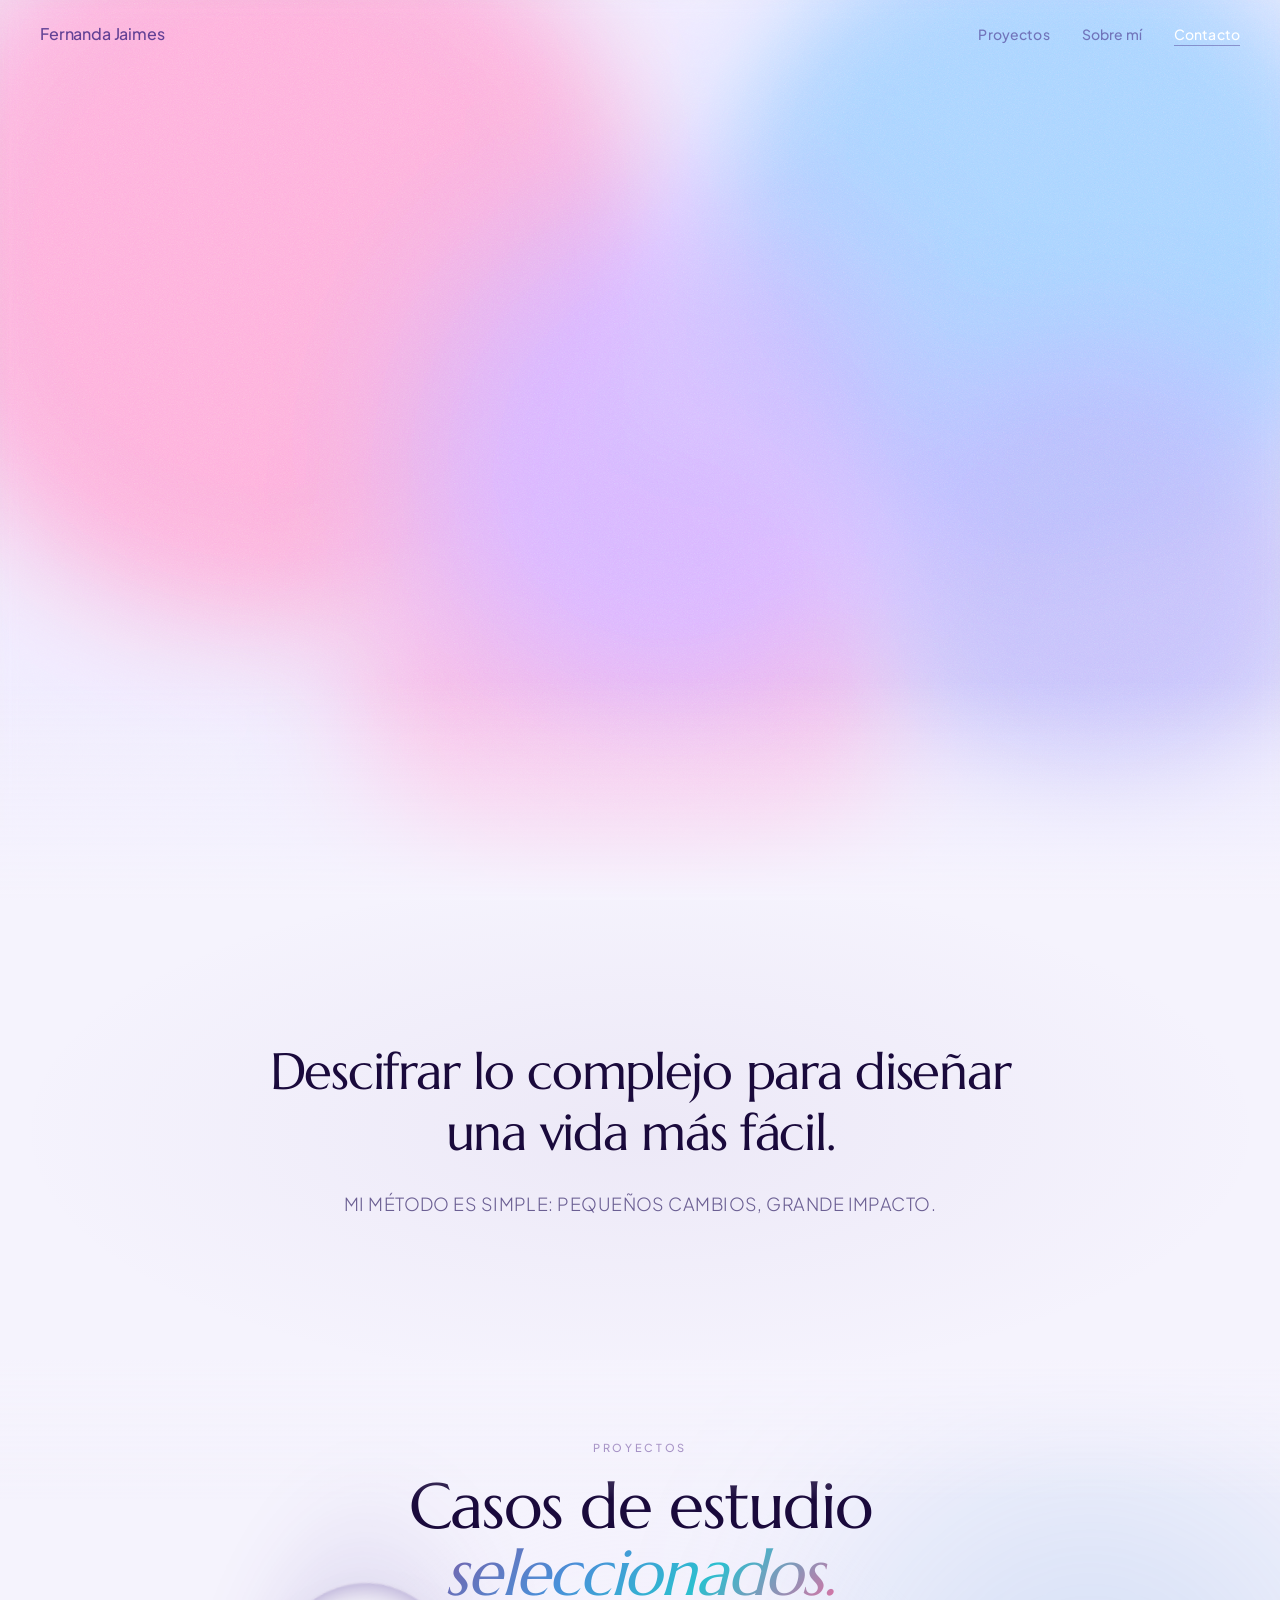
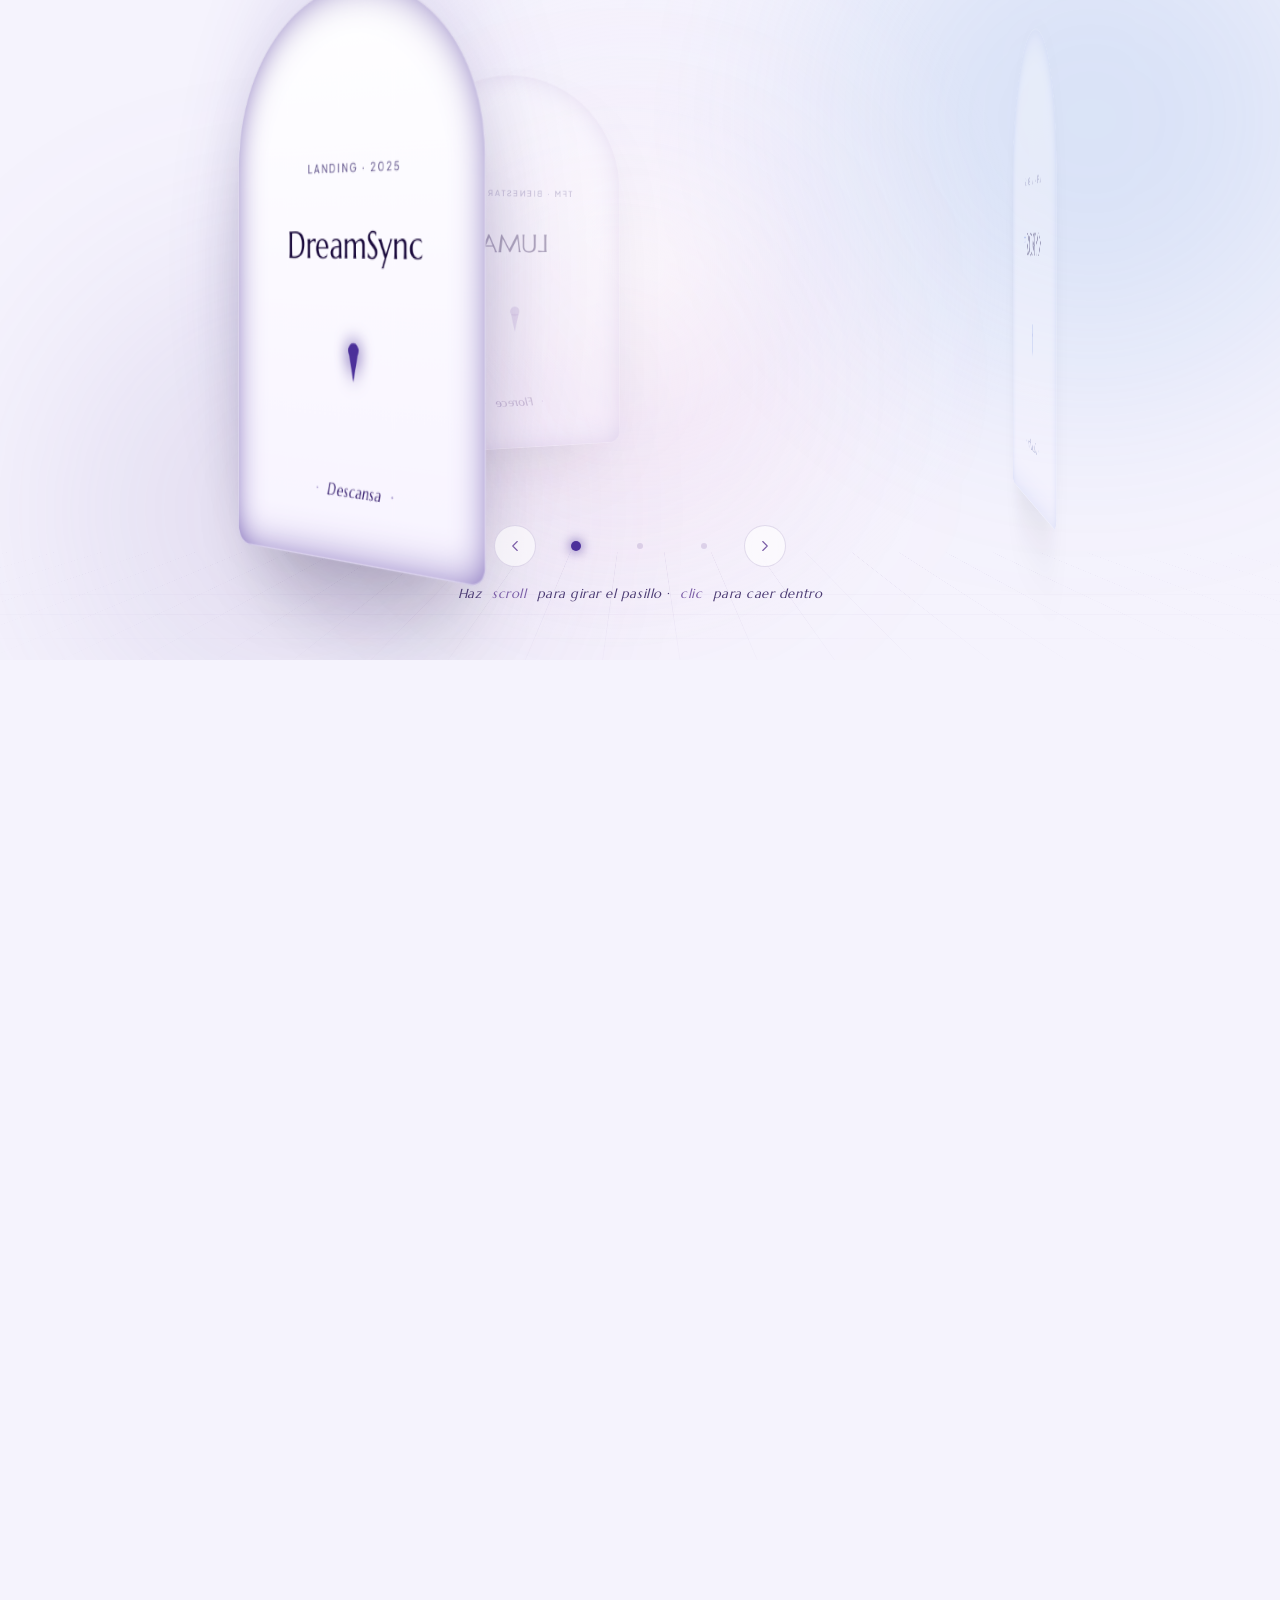
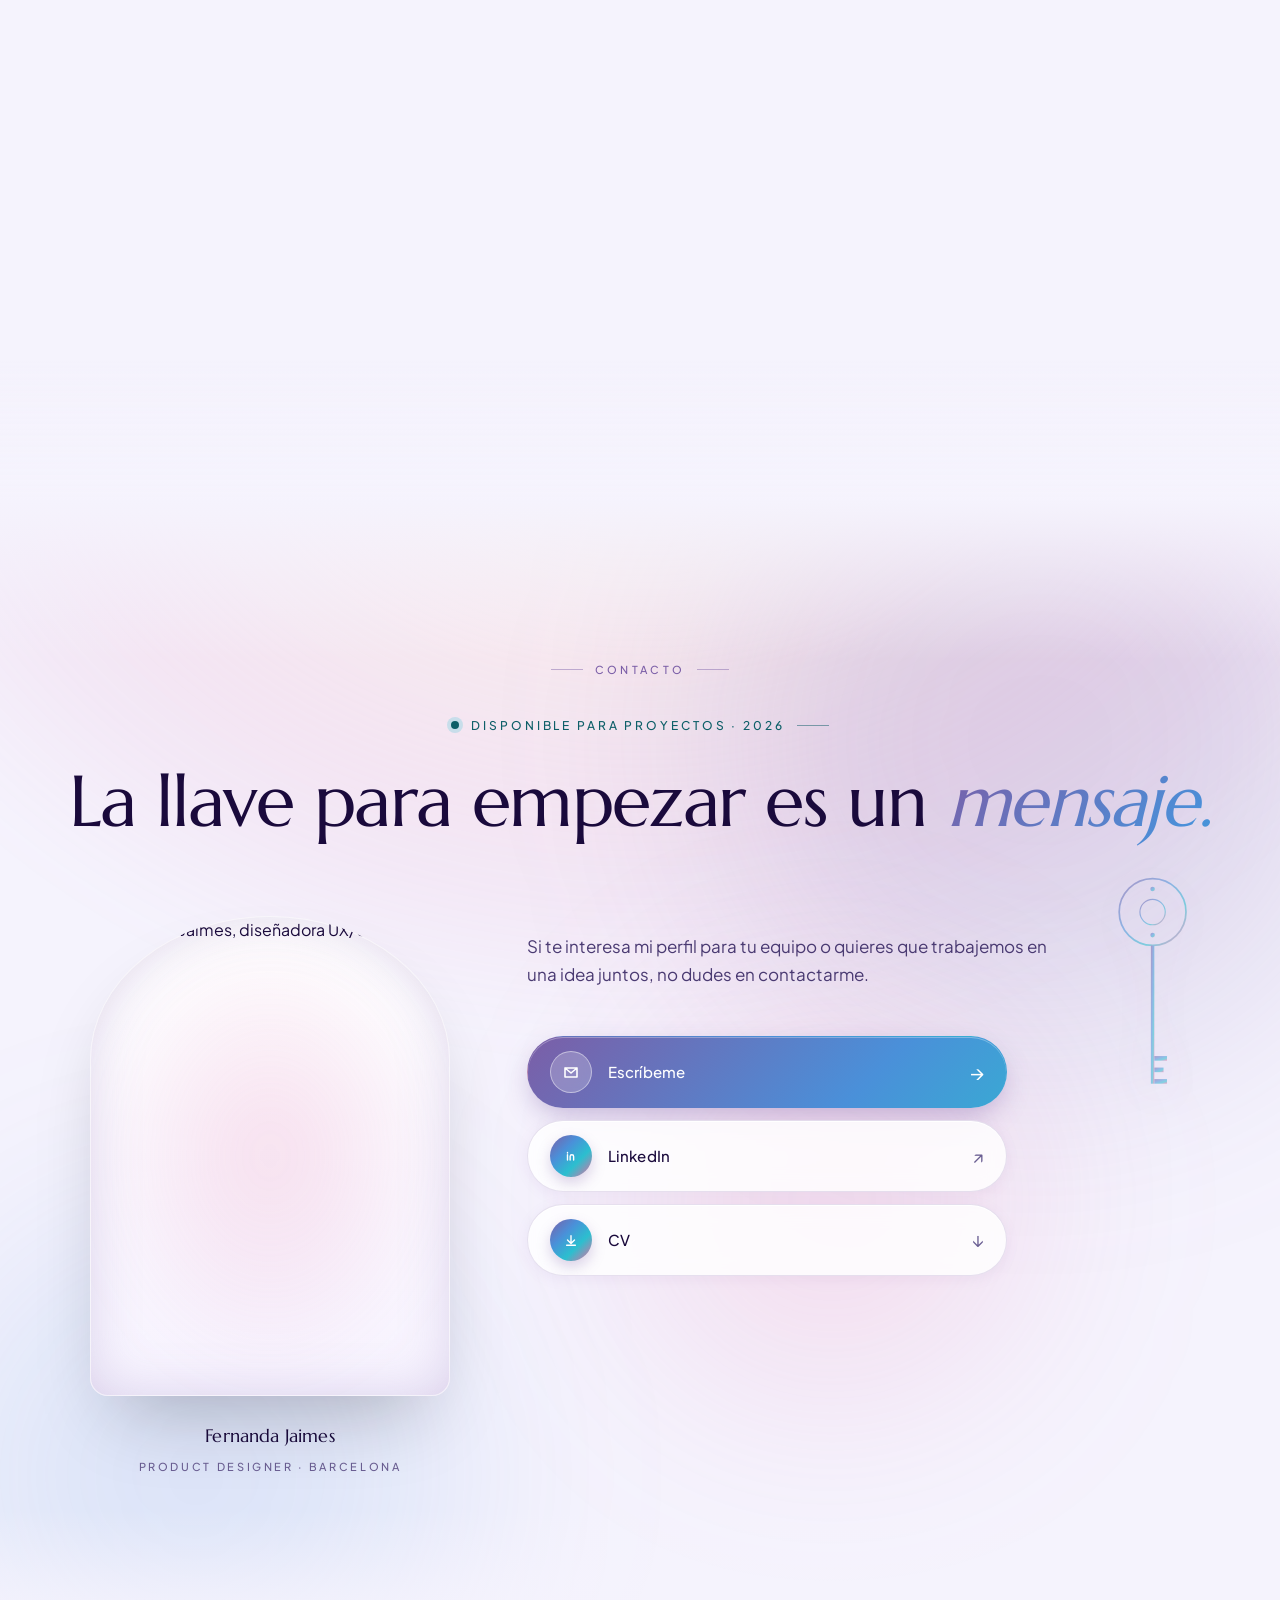
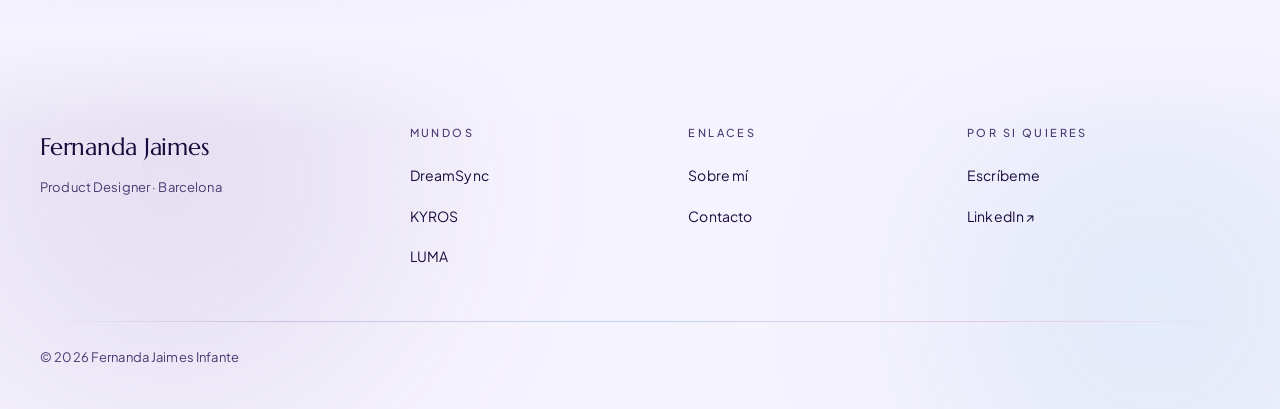
==== commit 784d8161: "subiendo los nuevos cambios del portafolio" ====
--- a/index.html
+++ b/index.html
@@ -21,6 +21,7 @@
   <link rel="stylesheet" href="css/global.css" />
   <link rel="stylesheet" href="css/components.css" />
   <link rel="stylesheet" href="css/animations.css" />
+  <link rel="stylesheet" href="css/portal.css" />
 </head>
 
 <body>
@@ -95,8 +96,8 @@
       <div class="hero-holo__top" id="hero-top">
         <div class="container">
           <div style="display:flex; align-items:center; justify-content:space-between; flex-wrap:wrap; gap:var(--space-16);">
-            <p class="label" style="color: rgba(80,50,160,0.50);">Product Designer · Barcelona 2026</p>
-            <p class="label" style="color: rgba(80,50,160,0.35);">Disponible para proyectos</p>
+            <p class="label" style="color: #2D1B5C; font-weight: 500;">Product Designer · Barcelona 2026</p>
+            <p class="label" style="color: #2D1B5C; font-weight: 500;">Disponible para proyectos</p>
           </div>
         </div>
       </div>
@@ -121,176 +122,313 @@
           Descifrar lo complejo para diseñar<br/>una vida más fácil.
         </p>
         <p class="hero-phrase-sub anim-rise anim-delay-1">
-          Mi método es simple: pequeños cambios, grandes impactos.
+          Mi método es simple: pequeños cambios, grande impacto.
         </p>
       </div>
     </div>
 
-    <!-- ── SECCIÓN 2: PROYECTOS ───────────────────────────── -->
-    <section id="proyectos" class="proyectos-section" aria-labelledby="proyectos-title">
-
-      <!-- Blobs holográficos — posición asimétrica distinta a las otras secciones -->
-      <div class="proyectos-blobs" aria-hidden="true">
-        <div class="proyectos-blob proyectos-blob--1"></div>
-        <div class="proyectos-blob proyectos-blob--2"></div>
-        <div class="proyectos-blob proyectos-blob--3"></div>
-      </div>
-
-      <div class="container proyectos-container">
-
-        <!-- Header editorial -->
-          <div class="proyectos-header anim-line">
-            <span class="label" style="color: var(--color-violet-aurora);">Casos de estudio</span>
-            <h2 id="proyectos-title" class="sr-only">Proyectos</h2>
-            <span class="label" style="color: var(--color-text-muted);">— 03 proyectos</span>
+    <!-- ── SECCIÓN 2: PROYECTOS — La Sala de las Puertas ───── -->
+    <section id="proyectos" class="portal-room" aria-labelledby="proyectos-title">
+
+      <div class="portal-room__sticky">
+
+        <!-- Atmósfera holográfica de fondo -->
+        <div class="portal-atmosphere" aria-hidden="true">
+          <div class="portal-blob portal-blob--1"></div>
+          <div class="portal-blob portal-blob--2"></div>
+          <div class="portal-blob portal-blob--3"></div>
+        </div>
+
+        <!-- Suelo ajedrezado con perspectiva — guiño a Alicia -->
+        <div class="portal-floor" aria-hidden="true"></div>
+
+        <!-- Partículas flotantes generadas por JS -->
+        <div class="portal-particles" aria-hidden="true"></div>
+
+        <!-- Header tipográfico -->
+        <header class="portal-room__header">
+          <span class="portal-room__label">Proyectos</span>
+          <h2 id="proyectos-title" class="portal-room__title">
+            Casos de estudio <br/><em>seleccionados.</em>
+          </h2>
+        </header>
+
+        <!-- Escenario 3D — aquí viven las puertas -->
+        <div class="portal-stage" role="region" aria-roledescription="carrusel" aria-label="Selecciona un proyecto">
+
+          <div class="portal-carousel" id="portal-carousel">
+
+            <!-- ── PUERTA 01 · DreamSync — violeta profundo · noche ── -->
+            <article class="portal-door"
+                     data-project="dreamsync"
+                     data-index="0"
+                     style="
+                       --door-angle: 0deg;
+                       --accent: #4C319A;
+                       --enter-core: #4C319A;
+                       --enter-mid:  #1E1B4B;
+                       --enter-edge: #0F172A;
+                     ">
+              <a href="dreamsync.html"
+                 class="portal-door__link"
+                 aria-label="Entrar al mundo de DreamSync — Landing page 2025">
+                <span class="portal-door__aura" aria-hidden="true"></span>
+                <div class="portal-door__frame">
+                  <span class="portal-door__meta" aria-hidden="true">Landing · 2025</span>
+                  <h3 class="portal-door__name">DreamSync</h3>
+                  <span class="portal-door__keyhole" aria-hidden="true"></span>
+                  <span class="portal-door__motto" aria-hidden="true">Descansa</span>
+
+                  <!-- Hojas que se abren al entrar -->
+                  <span class="portal-door__half portal-door__half--left"  aria-hidden="true"></span>
+                  <span class="portal-door__half portal-door__half--right" aria-hidden="true"></span>
+                </div>
+              </a>
+            </article>
+
+            <!-- ── PUERTA 02 · KYROS (estrella) — coral cálido + azul periwinkle ── -->
+            <article class="portal-door portal-door--featured"
+                     data-project="kyros"
+                     data-index="1"
+                     style="
+                       --door-angle: 120deg;
+                       --accent: #738DE1;
+                       --enter-core: #FBBBA2;
+                       --enter-mid:  #A9B3E8;
+                       --enter-edge: #738DE1;
+                     ">
+              <a href="kyros.html"
+                 class="portal-door__link"
+                 aria-label="Entrar al mundo de KYROS — App de salud con IA, proyecto estrella">
+                <span class="portal-door__aura" aria-hidden="true"></span>
+                <div class="portal-door__frame">
+                  <span class="portal-door__meta" aria-hidden="true">App · IA · 2026</span>
+                  <h3 class="portal-door__name">KYROS</h3>
+                  <span class="portal-door__keyhole" aria-hidden="true"></span>
+                  <span class="portal-door__motto" aria-hidden="true">Descifra</span>
+
+                  <span class="portal-door__half portal-door__half--left"  aria-hidden="true"></span>
+                  <span class="portal-door__half portal-door__half--right" aria-hidden="true"></span>
+                </div>
+              </a>
+            </article>
+
+            <!-- ── PUERTA 03 · LUMA (WIP) — violeta suave + lavanda luz ── -->
+            <article class="portal-door"
+                     data-project="luma"
+                     data-index="2"
+                     style="
+                       --door-angle: 240deg;
+                       --accent: #9B7CBF;
+                       --enter-core: #faf8fe;
+                       --enter-mid:  #F1E8FB;
+                       --enter-edge: #d8b8ea;
+                     ">
+              <a href="luma.html"
+                 class="portal-door__link"
+                 aria-label="Entrar al mundo de LUMA — TFM, bienestar femenino, en proceso">
+                <span class="portal-door__aura" aria-hidden="true"></span>
+                <div class="portal-door__frame">
+                  <span class="portal-door__meta" aria-hidden="true">TFM · Bienestar · WIP</span>
+                  <h3 class="portal-door__name">LUMA</h3>
+                  <span class="portal-door__keyhole" aria-hidden="true"></span>
+                  <span class="portal-door__motto" aria-hidden="true">Florece</span>
+
+                  <span class="portal-door__half portal-door__half--left"  aria-hidden="true"></span>
+                  <span class="portal-door__half portal-door__half--right" aria-hidden="true"></span>
+                </div>
+              </a>
+            </article>
+
+          </div><!-- /portal-carousel -->
+
+        </div><!-- /portal-stage -->
+
+        <!-- Controles -->
+        <div class="portal-controls">
+
+          <div class="portal-dots" role="tablist">
+            <button class="portal-arrow portal-arrow--prev" aria-label="Puerta anterior">
+              <svg viewBox="0 0 24 24" aria-hidden="true">
+                <path d="M15 6l-6 6 6 6" stroke-linecap="round" stroke-linejoin="round"/>
+              </svg>
+            </button>
+
+            <button class="portal-dot is-active" data-index="0" role="tab" aria-label="DreamSync">
+              <span class="portal-dot__indicator" aria-hidden="true"></span>
+            </button>
+            <button class="portal-dot" data-index="1" role="tab" aria-label="KYROS">
+              <span class="portal-dot__indicator" aria-hidden="true"></span>
+            </button>
+            <button class="portal-dot" data-index="2" role="tab" aria-label="LUMA">
+              <span class="portal-dot__indicator" aria-hidden="true"></span>
+            </button>
+
+            <button class="portal-arrow portal-arrow--next" aria-label="Siguiente puerta">
+              <svg viewBox="0 0 24 24" aria-hidden="true">
+                <path d="M9 6l6 6-6 6" stroke-linecap="round" stroke-linejoin="round"/>
+              </svg>
+            </button>
           </div>
 
-          <!-- Lista tipográfica de proyectos -->
-          <div class="project-list" role="list">
-
-          <!-- 01 · DreamSync -->
-          <article class="project-row anim-rise"
-                   role="listitem"
-                   style="--accent: #9B7EC8;"
-                   data-preview-bg="linear-gradient(135deg, #f5f0ff 0%, #fce4ef 100%)"
-                   data-preview-label="Landing Page · 2025">
-            <a href="dreamsync.html" class="project-row__link" aria-label="Ver caso de estudio DreamSync — Landing Page 2025">
-              <span class="project-row__num" aria-hidden="true">01</span>
-              <div class="project-row__body">
-                <div class="project-row__tags" aria-hidden="true">
-                  <span class="project-row__tag">Landing Page</span>
-                  <span class="project-row__dot" aria-hidden="true">·</span>
-                  <span class="project-row__tag">Identidad visual</span>
-                  <span class="project-row__dot" aria-hidden="true">·</span>
-                  <span class="project-row__tag">2025</span>
-                </div>
-                <h3 class="project-row__title">DreamSync</h3>
-              </div>
-              <div class="project-row__cta" aria-hidden="true">
-                <span class="project-row__cta-text">Ver caso</span>
-                <svg class="project-row__arrow" width="20" height="20" viewBox="0 0 24 24" fill="none">
-                  <path d="M5 12h14M13 6l6 6-6 6" stroke="currentColor" stroke-width="1.3" stroke-linecap="round" stroke-linejoin="round"/>
-                </svg>
+          <p class="portal-hint">
+            Haz <span>scroll</span> para girar el pasillo · <span>clic</span> para caer dentro
+          </p>
+
+        </div>
+
+      </div><!-- /portal-room__sticky -->
+
+    </section>
+
+    <!-- ── SECCIÓN 5: CONTACTO — Al fondo de la madriguera ─── -->
+    <section id="contacto" class="final-hall" aria-labelledby="contacto-title">
+
+      <!-- Ambiente: luz cálida desde arriba + blobs + polvo flotante -->
+      <div class="final-hall__atmosphere" aria-hidden="true">
+        <div class="final-hall__halo"></div>
+        <div class="final-hall__blob final-hall__blob--1"></div>
+        <div class="final-hall__blob final-hall__blob--2"></div>
+        <div class="final-hall__blob final-hall__blob--3"></div>
+        <div class="final-hall__dust" id="final-hall-dust"></div>
+      </div>
+
+      <div class="container final-hall__container">
+
+        <!-- Intro — "Al fondo de la madriguera" -->
+        <header class="final-hall__intro">
+          <span class="final-hall__eyebrow">Contacto</span>
+
+          <!-- Badge de disponibilidad — arriba, prominente -->
+          <div class="final-hall__avail-row">
+            <span class="final-hall__avail">
+              <span class="final-hall__avail-dot" aria-hidden="true"></span>
+              Disponible para proyectos · 2026
+            </span>
+          </div>
+
+          <h2 id="contacto-title" class="final-hall__headline">
+            La llave para empezar es un <em>mensaje.</em>
+          </h2>
+        </header>
+
+        <div class="final-hall__grid">
+
+          <!-- LEFT: Retrato — clickable → sobre-mi -->
+          <figure class="final-hall__portrait">
+            <a href="sobre-mi.html"
+               class="final-hall__portrait-link"
+               aria-label="Descubre más sobre Fernanda">
+              <div class="final-hall__portrait-frame">
+                <img src="./assets/images/sobre-mi/Portafolio_fer_foto.png"
+                     alt="Fernanda Jaimes, diseñadora UX/UI"
+                     class="final-hall__portrait-img"
+                     loading="lazy"/>
+                <span class="final-hall__portrait-glow" aria-hidden="true"></span>
+
+                <!-- Overlay que aparece al hacer hover -->
+                <span class="final-hall__portrait-overlay" aria-hidden="true">
+                  <span class="final-hall__portrait-overlay-text">
+                    ¿Quieres saber<br/>más sobre mí?
+                  </span>
+                  <span class="final-hall__portrait-overlay-cta">
+                    Conóceme
+                    <svg width="14" height="14" viewBox="0 0 16 16" fill="none">
+                      <path d="M3 8h10M9 4l4 4-4 4" stroke="currentColor" stroke-width="1.6" stroke-linecap="round" stroke-linejoin="round"/>
+                    </svg>
+                  </span>
+                </span>
               </div>
             </a>
-          </article>
-
-          <!-- 02 · KYROS — proyecto estrella -->
-          <article class="project-row project-row--featured anim-rise anim-delay-1"
-                   role="listitem"
-                   style="--accent: #4A90D9;"
-                   data-preview-bg="linear-gradient(135deg, #0d0b1a 0%, #1a2340 60%, #0d1e38 100%)"
-                   data-preview-label="App Design · IA · 2026">
-            <a href="kyros.html" class="project-row__link" aria-label="Ver caso de estudio KYROS — App de salud con IA, proyecto estrella">
-              <span class="project-row__num" aria-hidden="true">02</span>
-              <div class="project-row__body">
-                <div class="project-row__tags" aria-hidden="true">
-                  <span class="project-row__tag project-row__tag--star">★ Proyecto estrella</span>
-                  <span class="project-row__dot" aria-hidden="true">·</span>
-                  <span class="project-row__tag">App Design</span>
-                  <span class="project-row__dot" aria-hidden="true">·</span>
-                  <span class="project-row__tag">IA Real</span>
-                  <span class="project-row__dot" aria-hidden="true">·</span>
-                  <span class="project-row__tag">2026</span>
-                </div>
-                <h3 class="project-row__title">KYROS</h3>
-              </div>
-              <div class="project-row__cta" aria-hidden="true">
-                <span class="project-row__cta-text">Ver caso</span>
-                <svg class="project-row__arrow" width="20" height="20" viewBox="0 0 24 24" fill="none">
-                  <path d="M5 12h14M13 6l6 6-6 6" stroke="currentColor" stroke-width="1.3" stroke-linecap="round" stroke-linejoin="round"/>
-                </svg>
-              </div>
-            </a>
-          </article>
-
-          <!-- 03 · LUMA -->
-          <article class="project-row anim-rise anim-delay-2"
-                   role="listitem"
-                   style="--accent: #2BBFCF;"
-                   data-preview-bg="linear-gradient(135deg, #e8fafb 0%, #c8f0f5 100%)"
-                   data-preview-label="TFM · Bienestar · WIP">
-            <a href="luma.html" class="project-row__link" aria-label="Ver caso de estudio LUMA — TFM Máster, en proceso">
-              <span class="project-row__num" aria-hidden="true">03</span>
-              <div class="project-row__body">
-                <div class="project-row__tags" aria-hidden="true">
-                  <span class="project-row__tag project-row__tag--wip">● En proceso</span>
-                  <span class="project-row__dot" aria-hidden="true">·</span>
-                  <span class="project-row__tag">TFM · Máster BAU</span>
-                  <span class="project-row__dot" aria-hidden="true">·</span>
-                  <span class="project-row__tag">Bienestar femenino</span>
-                </div>
-                <h3 class="project-row__title">LUMA</h3>
-              </div>
-              <div class="project-row__cta" aria-hidden="true">
-                <span class="project-row__cta-text">Ver proceso</span>
-                <svg class="project-row__arrow" width="20" height="20" viewBox="0 0 24 24" fill="none">
-                  <path d="M5 12h14M13 6l6 6-6 6" stroke="currentColor" stroke-width="1.3" stroke-linecap="round" stroke-linejoin="round"/>
-                </svg>
-              </div>
-            </a>
-          </article>
-
-          </div><!-- /project-list -->
-
-      </div>
-    </section>
-
-        <!-- ── SECCIÓN 5: CONTACTO ────────────────────────────── -->
-    <section id="contacto" class="contact-section" aria-labelledby="contacto-title">
-
-      <!-- Blobs holográficos de fondo — vivos y visibles -->
-      <div class="contact-blobs" aria-hidden="true">
-        <div class="contact-blob contact-blob--1"></div>
-        <div class="contact-blob contact-blob--2"></div>
-        <div class="contact-blob contact-blob--3"></div>
-      </div>
-
-      <div class="container contact-container">
-
-        <!-- Header -->
-          <div class="contact-header anim-line">
-            <span class="label" style="color: var(--color-violet-aurora);">Contacto</span>
-            <span class="contact-avail">
-              <span class="contact-avail__dot" aria-hidden="true"></span>
-              Disponible para proyectos
-            </span>
+            <figcaption class="final-hall__portrait-caption">
+              Fernanda Jaimes
+              <span>Product Designer · Barcelona</span>
+            </figcaption>
+          </figure>
+
+          <!-- RIGHT: Llave + frase + CTAs + disponibilidad -->
+          <div class="final-hall__content">
+
+            <!-- Llave ornamental flotante (SVG con gradiente aurora) -->
+            <svg class="final-hall__key" viewBox="0 0 200 420" fill="none" aria-hidden="true">
+              <defs>
+                <linearGradient id="key-aurora-grad" x1="0%" y1="0%" x2="100%" y2="100%">
+                  <stop offset="0%"   stop-color="#7B5EA7"/>
+                  <stop offset="40%"  stop-color="#4A90D9"/>
+                  <stop offset="70%"  stop-color="#2BBFCF"/>
+                  <stop offset="100%" stop-color="#E86BA0"/>
+                </linearGradient>
+              </defs>
+              <!-- Cabeza -->
+              <circle cx="100" cy="80"  r="58" stroke="url(#key-aurora-grad)" stroke-width="3" fill="none"/>
+              <circle cx="100" cy="80"  r="22" stroke="url(#key-aurora-grad)" stroke-width="2" fill="none"/>
+              <!-- Decoración de la cabeza -->
+              <circle cx="100" cy="40"  r="4"  fill="url(#key-aurora-grad)"/>
+              <circle cx="100" cy="120" r="4"  fill="url(#key-aurora-grad)"/>
+              <!-- Vástago -->
+              <rect x="97"  y="138" width="6"  height="240" fill="url(#key-aurora-grad)"/>
+              <!-- Dientes -->
+              <rect x="103" y="330" width="22" height="8"   fill="url(#key-aurora-grad)"/>
+              <rect x="103" y="350" width="16" height="8"   fill="url(#key-aurora-grad)"/>
+              <rect x="103" y="370" width="22" height="8"   fill="url(#key-aurora-grad)"/>
+            </svg>
+
+            <p class="final-hall__lede">
+              Si te interesa mi perfil para tu equipo o quieres que trabajemos en una idea juntos, no dudes en contactarme.
+            </p>
+
+            <!-- CTAs — etiquetas de llave -->
+            <div class="final-hall__keys" role="group" aria-label="Formas de contacto">
+
+              <a href="mailto:fernanda291804@gmail.com"
+                 class="final-hall__key-tag final-hall__key-tag--primary"
+                 aria-label="Enviar correo a Fernanda">
+                <span class="final-hall__key-tag-icon" aria-hidden="true">
+                  <svg width="16" height="16" viewBox="0 0 16 16" fill="none">
+                    <path d="M2 4l6 5 6-5M2 4h12v9H2z" stroke="currentColor" stroke-width="1.6" stroke-linecap="round" stroke-linejoin="round"/>
+                  </svg>
+                </span>
+                <span class="final-hall__key-tag-label">
+                  Escríbeme
+                </span>
+                <span class="final-hall__key-tag-arrow" aria-hidden="true">→</span>
+              </a>
+
+              <a href="https://www.linkedin.com/in/fer-jaimes/"
+                 target="_blank" rel="noopener noreferrer"
+                 class="final-hall__key-tag"
+                 aria-label="Perfil de LinkedIn">
+                <span class="final-hall__key-tag-icon" aria-hidden="true">
+                  <svg width="14" height="14" viewBox="0 0 16 16" fill="none">
+                    <path d="M4 6.5v6M4 4v.5M7 12.5V8.5a2 2 0 0 1 4 0v4" stroke="currentColor" stroke-width="1.6" stroke-linecap="round"/>
+                  </svg>
+                </span>
+                <span class="final-hall__key-tag-label">
+                  LinkedIn
+                </span>
+                <span class="final-hall__key-tag-arrow" aria-hidden="true">↗</span>
+              </a>
+
+              <a href="./assets/Documents/Fernanda Jaimes:diseñadora ux:ui.pdf"
+                 class="final-hall__key-tag"
+                 download
+                 aria-label="Descargar CV">
+                <span class="final-hall__key-tag-icon" aria-hidden="true">
+                  <svg width="14" height="14" viewBox="0 0 16 16" fill="none">
+                    <path d="M8 3v9M4 8l4 4 4-4M3 14h10" stroke="currentColor" stroke-width="1.6" stroke-linecap="round" stroke-linejoin="round"/>
+                  </svg>
+                </span>
+                <span class="final-hall__key-tag-label">
+                  CV
+                </span>
+                <span class="final-hall__key-tag-arrow" aria-hidden="true">↓</span>
+              </a>
+
+            </div>
+
           </div>
 
-          <!-- Headline serif italic -->
-          <h2 id="contacto-title" class="contact-headline anim-rise anim-delay-1">
-            Hagamos que lo complejo<br/>se sienta natural.
-          </h2>
-
-          <!-- Tres acciones directas -->
-          <div class="contact-pills-row anim-ready anim-delay-2">
-            <a href="mailto:fernanda291804@gmail.com"
-               class="contact-pill"
-               aria-label="Enviar email a Fernanda Jaimes">
-              Correo
-              <svg width="13" height="13" viewBox="0 0 16 16" fill="none" aria-hidden="true">
-                <path d="M2 4l6 5 6-5M2 4h12v9H2z" stroke="currentColor" stroke-width="1.3" stroke-linecap="round" stroke-linejoin="round"/>
-              </svg>
-            </a>
-            <a href="https://linkedin.com/in/fernandajaimes"
-               target="_blank" rel="noopener noreferrer"
-               class="contact-pill" aria-label="LinkedIn de Fernanda Jaimes">
-              LinkedIn
-              <svg width="12" height="12" viewBox="0 0 12 12" fill="none" aria-hidden="true">
-                <path d="M2.5 9.5L9.5 2.5M9.5 2.5H4.5M9.5 2.5V7.5" stroke="currentColor" stroke-width="1.2" stroke-linecap="round" stroke-linejoin="round"/>
-              </svg>
-            </a>
-            <a href="./assets/Documents/Fernanda Jaimes:diseñadora ux:ui.pdf"
-               class="contact-pill"
-               download
-               aria-label="Descargar CV de Fernanda Jaimes">
-              Descargar CV
-              <svg width="13" height="13" viewBox="0 0 16 16" fill="none" aria-hidden="true">
-                <path d="M8 3v10M4 9l4 4 4-4" stroke="currentColor" stroke-width="1.4" stroke-linecap="round" stroke-linejoin="round"/>
-              </svg>
-            </a>
-          </div>
-
+        </div>
 
       </div>
     </section>
@@ -299,15 +437,67 @@
 
   <!-- ── FOOTER ──────────────────────────────────────────── -->
   <footer class="footer" role="contentinfo">
-    <div class="footer-inner">
-      <p class="footer__copy">© 2025 Fernanda Jaimes · Diseñado y construido desde cero.</p>
-      <nav class="footer__links" aria-label="Casos de estudio">
-        <a href="dreamsync.html" class="footer__link">DreamSync</a>
-        <span class="footer__sep" aria-hidden="true">·</span>
-        <a href="kyros.html" class="footer__link">KYROS</a>
-        <span class="footer__sep" aria-hidden="true">·</span>
-        <a href="luma.html" class="footer__link">LUMA</a>
-      </nav>
+
+    <!-- Atmósfera sutil — continuidad con final-hall -->
+    <div class="footer__atmosphere" aria-hidden="true">
+      <div class="footer__blob footer__blob--1"></div>
+      <div class="footer__blob footer__blob--2"></div>
+    </div>
+
+    <div class="footer__inner">
+
+      <!-- Frase de cierre narrativa -->
+
+      <!-- Grid: marca · proyectos · redes -->
+      <div class="footer__grid">
+
+        <!-- Marca -->
+        <div class="footer__col footer__col--brand">
+          <a href="index.html" class="footer__logo" aria-label="Fernanda Jaimes · inicio">
+            Fernanda Jaimes
+          </a>
+          <p class="footer__tag">Product Designer · Barcelona</p>
+        </div>
+
+        <!-- Proyectos -->
+        <div class="footer__col">
+          <h3 class="footer__heading">Mundos</h3>
+          <nav class="footer__nav" aria-label="Casos de estudio">
+            <a href="dreamsync.html" class="footer__link">DreamSync</a>
+            <a href="kyros.html"     class="footer__link">KYROS</a>
+            <a href="luma.html"      class="footer__link">LUMA</a>
+          </nav>
+        </div>
+
+        <!-- Enlaces -->
+        <div class="footer__col">
+          <h3 class="footer__heading">Enlaces</h3>
+          <nav class="footer__nav" aria-label="Enlaces del sitio">
+            <a href="sobre-mi.html"   class="footer__link">Sobre mí</a>
+            <a href="#contacto"       class="footer__link">Contacto</a>
+          </nav>
+        </div>
+
+        <!-- Redes -->
+        <div class="footer__col">
+          <h3 class="footer__heading">Por si quieres</h3>
+          <nav class="footer__nav" aria-label="Redes y contacto">
+            <a href="mailto:fernanda291804@gmail.com" class="footer__link">Escríbeme</a>
+            <a href="https://www.linkedin.com/in/fer-jaimes/" target="_blank" rel="noopener noreferrer" class="footer__link">LinkedIn ↗</a>
+          </nav>
+        </div>
+
+      </div>
+
+      <!-- Línea divisoria aurora -->
+      <div class="footer__divider" aria-hidden="true"></div>
+
+      <!-- Base: copyright + guiño -->
+      <div class="footer__base">
+        <p class="footer__copy">© 2026 Fernanda Jaimes Infante</p>
+
+      </div>
+
     </div>
   </footer>
 
@@ -323,6 +513,7 @@
   <!-- Scripts -->
   <script src="js/main.js" defer></script>
   <script src="js/animations.js" defer></script>
+  <script src="js/portal.js" defer></script>
 
 </body>
 </html>
--- a/css/tokens.css
+++ b/css/tokens.css
@@ -14,10 +14,11 @@
   --color-lavender-light: #F5F0FF;
   --color-white:          #FFFFFF;
 
-  --color-text-primary:   #1A0A3C;
-  --color-text-secondary: #5A4880;
-  --color-text-muted:     #9B8FC0;
-  --color-teal-aurora:    #2BBFCF;
+  --color-text-primary:   #1A0A3C;   /* 15.1:1 on #F5F3FD · AAA */
+  --color-text-secondary: #4A3A72;   /*  7.3:1 on #F5F3FD · AAA (era #5A4880) */
+  --color-text-muted:     #6B5F93;   /*  4.6:1 on #F5F3FD · AA  (era #9B8FC0 → fallaba) */
+  --color-teal-aurora:    #2BBFCF;   /* decorativo — no usar para texto */
+  --color-teal-dark:      #0E5F68;   /*  7.6:1 on #F5F3FD · AAA — para texto turquesa */
   --color-border:         rgba(123, 94, 167, 0.15);
 
   /* Case study accents */
--- a/css/components.css
+++ b/css/components.css
@@ -57,22 +57,22 @@
   animation: blobFloat2 17s ease-in-out infinite;
 }
 
-/* Melocotón/amarillo — abajo centro */
+/* Rosa intenso — abajo centro (reemplaza el melocotón) */
 .holo-blob--3 {
   width: clamp(320px, 42vw, 600px);
   height: clamp(320px, 42vw, 600px);
-  background: rgba(255, 210, 165, 0.82);
+  background: rgba(245, 170, 215, 0.85);
   filter: blur(60px);
   bottom: -60px;
   left: 28%;
   animation: blobFloat3 20s ease-in-out infinite;
 }
 
-/* Teal/menta — derecha media */
+/* Azul lavanda — derecha media (reemplaza el teal) */
 .holo-blob--4 {
   width: clamp(280px, 36vw, 520px);
   height: clamp(280px, 36vw, 520px);
-  background: rgba(120, 230, 220, 0.80);
+  background: rgba(180, 175, 240, 0.82);
   filter: blur(58px);
   top: 38%;
   right: -50px;
@@ -102,11 +102,11 @@
   pointer-events: none;
   background: linear-gradient(
     125deg,
-    rgba(244, 160, 205, 0.28) 0%,
-    rgba(150, 200, 255, 0.22) 25%,
-    rgba(195, 172, 255, 0.26) 50%,
-    rgba(120, 230, 220, 0.20) 75%,
-    rgba(255, 210, 165, 0.24) 100%
+    rgba(244, 160, 205, 0.30) 0%,
+    rgba(150, 200, 255, 0.24) 25%,
+    rgba(195, 172, 255, 0.28) 50%,
+    rgba(180, 175, 240, 0.22) 75%,
+    rgba(232, 107, 160, 0.22) 100%
   );
   background-size: 400% 400%;
   animation: overlayDrift 22s ease-in-out infinite;
@@ -1098,14 +1098,22 @@
   margin-bottom: var(--space-32);
 }
 
-/* Gradient fade: project hero → portfolio white */
+/* Gradient fade: project hero → portfolio white
+   Nota: usamos rgba(255,255,255,0) en vez de "transparent" para evitar
+   el bug clásico de CSS donde la interpolación pasa por rgba(0,0,0,0)
+   (negro transparente) y genera una banda gris visible. */
 .case-hero__transition {
   position: absolute;
   bottom: 0;
   left: 0;
   right: 0;
   height: 220px;
-  background: linear-gradient(to bottom, transparent 0%, #ffffff 100%);
+  background: linear-gradient(
+    to bottom,
+    rgba(255, 255, 255, 0) 0%,
+    rgba(255, 255, 255, 0.6) 55%,
+    #ffffff 100%
+  );
   pointer-events: none;
   z-index: 4;
 }
@@ -1339,79 +1347,275 @@
   writing-mode: vertical-rl;
 }
 
-/* ── FOOTER ─────────────────────────────────────────────────── */
-/* ── FOOTER — continuación natural del holográfico ──────────── */
+/* ── FOOTER — "El pasillo no se cierra" ────────────────────── */
+/* Continuación narrativa de final-hall: mismo fondo, misma
+   estética aurora, pero sobrio y legible (AA/AAA contraste)    */
 .footer {
+  position: relative;
   background: #F5F3FD;
-  padding-block: var(--space-16) var(--space-24);
-  position: relative;
-}
-
+  padding-block: clamp(56px, 8vw, 96px) clamp(28px, 4vw, 40px);
+  overflow: hidden;
+  isolation: isolate;
+}
+
+/* Fade superior — empalma con final-hall */
+.footer::before {
+  content: '';
+  position: absolute;
+  top: 0; left: 0; right: 0;
+  height: 100px;
+  background: linear-gradient(to bottom, #F5F3FD 0%, transparent 100%);
+  z-index: 1;
+  pointer-events: none;
+}
+
+/* Atmósfera — blobs aurora muy sutiles */
+.footer__atmosphere {
+  position: absolute;
+  inset: 0;
+  pointer-events: none;
+  z-index: 0;
+}
+
+.footer__blob {
+  position: absolute;
+  border-radius: 50%;
+  filter: blur(100px);
+}
+
+.footer__blob--1 {
+  width: clamp(260px, 36vw, 480px);
+  height: clamp(260px, 36vw, 480px);
+  background: rgba(123, 94, 167, 0.12);
+  top: -80px;
+  left: -60px;
+}
+
+.footer__blob--2 {
+  width: clamp(240px, 32vw, 420px);
+  height: clamp(240px, 32vw, 420px);
+  background: rgba(74, 144, 217, 0.10);
+  bottom: -100px;
+  right: -80px;
+}
+
+/* Contenedor principal */
+.footer__inner {
+  position: relative;
+  z-index: 2;
+  max-width: var(--max-width);
+  margin-inline: auto;
+  padding-inline: var(--padding-x);
+}
+
+/* Motto de cierre — frase narrativa centrada */
+.footer__motto {
+  font-family: var(--font-heading);
+  font-size: clamp(24px, 3.2vw, 36px);
+  font-weight: 400;
+  line-height: 1.2;
+  letter-spacing: -0.01em;
+  color: var(--color-text-primary);       /* AAA */
+  text-align: center;
+  margin: 0 0 clamp(40px, 5vw, 64px);
+}
+
+.footer__motto em {
+  font-style: italic;
+  background: var(--gradient-aurora);
+  background-size: 250% 250%;
+  -webkit-background-clip: text;
+          background-clip: text;
+  color: transparent;
+  animation: gradientDrift 10s ease-in-out infinite;
+}
+
+/* Grid de columnas */
+.footer__grid {
+  display: grid;
+  grid-template-columns: 1.4fr 1fr 1fr 1.2fr;
+  gap: clamp(28px, 4vw, 56px);
+  margin-bottom: clamp(32px, 4vw, 48px);
+}
+
+.footer__col {
+  display: flex;
+  flex-direction: column;
+  gap: var(--space-12);
+  min-width: 0;
+}
+
+.footer__col--brand {
+  gap: var(--space-8);
+}
+
+/* Brand */
+.footer__logo {
+  font-family: var(--font-heading);
+  font-size: clamp(20px, 2vw, 24px);
+  font-weight: 400;
+  letter-spacing: -0.01em;
+  color: var(--color-text-primary);       /* AAA */
+  text-decoration: none;
+  transition: color 0.25s ease;
+}
+
+.footer__logo:hover {
+  color: var(--color-violet-aurora);
+}
+
+.footer__tag {
+  font-size: 13px;
+  color: var(--color-text-secondary);     /* AAA 7.3:1 */
+  letter-spacing: 0.01em;
+  margin: 0;
+}
+
+/* Headings de columna */
+.footer__heading {
+  font-family: var(--font-sans);
+  font-size: 11px;
+  font-weight: var(--weight-medium);
+  letter-spacing: 0.22em;
+  text-transform: uppercase;
+  color: var(--color-text-secondary);     /* AAA 7.3:1 */
+  margin: 0 0 var(--space-8);
+}
+
+/* Nav de cada columna */
+.footer__nav {
+  display: flex;
+  flex-direction: column;
+  gap: var(--space-8);
+}
+
+.footer__link {
+  position: relative;
+  font-size: 14px;
+  font-weight: var(--weight-regular);
+  letter-spacing: 0.01em;
+  color: var(--color-text-primary);       /* AAA 15:1 */
+  text-decoration: none;
+  padding: 4px 0;
+  transition: color 0.25s ease, transform 0.25s ease;
+  align-self: flex-start;
+}
+
+.footer__link::after {
+  content: '';
+  position: absolute;
+  left: 0;
+  right: 0;
+  bottom: 0;
+  height: 1px;
+  background: var(--gradient-aurora);
+  transform: scaleX(0);
+  transform-origin: left center;
+  transition: transform 0.35s cubic-bezier(0.22, 1, 0.36, 1);
+}
+
+.footer__link:hover {
+  color: var(--color-violet-aurora);
+  transform: translateX(2px);
+}
+
+.footer__link:hover::after {
+  transform: scaleX(1);
+}
+
+/* Línea divisoria aurora */
+.footer__divider {
+  height: 1px;
+  background: linear-gradient(
+    90deg,
+    transparent 0%,
+    rgba(123, 94, 167, 0.28) 20%,
+    rgba(74, 144, 217, 0.32) 50%,
+    rgba(232, 107, 160, 0.28) 80%,
+    transparent 100%
+  );
+  margin-bottom: var(--space-24);
+}
+
+/* Base — copyright + whisper */
+.footer__base {
+  display: flex;
+  align-items: center;
+  justify-content: space-between;
+  gap: var(--space-16);
+  flex-wrap: wrap;
+}
+
+.footer__copy {
+  font-size: 13px;
+  color: var(--color-text-secondary);     /* AAA 7.3:1 */
+  letter-spacing: 0.01em;
+  margin: 0;
+}
+
+.footer__whisper {
+  font-family: var(--font-heading);
+  font-style: italic;
+  font-size: 13px;
+  color: var(--color-text-secondary);
+  letter-spacing: 0.02em;
+  margin: 0;
+}
+
+.footer__whisper em {
+  font-style: italic;
+  color: var(--color-violet-aurora);
+}
+
+/* ── FOOTER COMPAT — estructura simple de páginas secundarias ──
+   (sobre-mi.html · kyros.html · luma.html usan .footer-inner)
+   Mantiene contraste AA con el mismo lenguaje aurora            */
 .footer-inner {
+  position: relative;
+  z-index: 2;
   display: flex;
   align-items: center;
   justify-content: space-between;
   max-width: var(--max-width);
   margin-inline: auto;
   padding-inline: var(--padding-x);
-  position: relative;
-  z-index: 1;
   gap: var(--space-24);
-}
-
-/* Línea divisoria glass arriba del footer */
-.footer-divider {
-  max-width: var(--max-width);
-  margin-inline: auto;
-  padding-inline: var(--padding-x);
-  margin-bottom: var(--space-24);
-}
-
-.footer-divider__line {
-  height: 1px;
-  background: linear-gradient(
+  padding-top: var(--space-32);
+  border-top: 1px solid;
+  border-image: linear-gradient(
     90deg,
     transparent 0%,
-    rgba(180, 160, 255, 0.25) 20%,
-    rgba(168, 210, 250, 0.30) 50%,
-    rgba(244, 160, 205, 0.25) 80%,
+    rgba(123, 94, 167, 0.25) 20%,
+    rgba(74, 144, 217, 0.30) 50%,
+    rgba(232, 107, 160, 0.25) 80%,
     transparent 100%
-  );
-}
-
-.footer__copy {
-  font-size: var(--text-small);
-  font-weight: var(--weight-regular);
-  color: rgba(80, 50, 160, 0.38);
-  letter-spacing: 0.01em;
+  ) 1;
+}
+
+.footer-inner .footer__copy {
+  font-size: 13px;
+  color: var(--color-text-secondary);     /* AAA 7.3:1 */
+  margin: 0;
 }
 
 .footer__links {
   display: flex;
   align-items: center;
-  gap: var(--space-6);
-}
-
-.footer__link {
-  font-size: var(--text-small);
-  font-weight: var(--weight-medium);
-  letter-spacing: 0.03em;
-  color: rgba(80, 50, 160, 0.45);
-  text-decoration: none;
-  transition: color 0.2s ease;
-  padding: 4px 10px;
-  border-radius: 100px;
-  transition: color 0.2s ease, background 0.2s ease;
-}
-
-.footer__link:hover {
-  color: var(--color-violet-aurora);
-  background: rgba(123, 94, 167, 0.06);
+  gap: var(--space-12);
+}
+
+.footer__links .footer__link {
+  font-size: 13px;
+  font-weight: var(--weight-medium);
+  letter-spacing: 0.02em;
+  color: var(--color-text-primary);       /* AAA 15:1 */
+  padding: 2px 0;
 }
 
 .footer__sep {
   font-size: 10px;
-  color: rgba(180, 160, 255, 0.40);
+  color: var(--color-text-muted);          /* AA 4.6:1 */
+  opacity: 0.6;
 }
 
 /* ── CONTACT LINKS ──────────────────────────────────────────── */
@@ -2363,19 +2567,29 @@
     grid-template-columns: 1fr;
   }
 
-  .footer-inner {
+  .footer__inner {
+    padding-inline: var(--padding-x-mobile);
+  }
+
+  .footer__grid {
+    grid-template-columns: 1fr 1fr;
+    gap: clamp(24px, 5vw, 40px);
+  }
+
+  .footer__col--brand {
+    grid-column: 1 / -1;
+    text-align: center;
+    align-items: center;
+  }
+
+  .footer__base {
     flex-direction: column;
-    gap: var(--space-16);
+    gap: var(--space-8);
     text-align: center;
-    padding-inline: var(--padding-x-mobile);
-  }
-
-  .footer-divider {
-    padding-inline: var(--padding-x-mobile);
-  }
-
-  .footer__links {
-    justify-content: center;
+  }
+
+  .footer__motto {
+    font-size: clamp(22px, 6vw, 28px);
   }
 
   .nav-inner {
--- a/css/portal.css
+++ b/css/portal.css
@@ -0,0 +1,1728 @@
+/* ============================================================
+   PORTAL.CSS — La Sala de las Puertas
+   Carrusel 3D de proyectos · Alice en el País de las Maravillas
+   Portfolio Personal · Fernanda Jaimes · UX/UI Designer
+   ============================================================ */
+
+/* ── ROOT VARS — Geometría de puertas ─────────────────────── */
+:root {
+  --door-width:  clamp(220px, 22vw, 300px);
+  --door-height: clamp(360px, 36vw, 480px);
+  --door-radius: clamp(280px, 30vw, 440px);
+}
+
+/* ============================================================
+   1. SECTION WRAPPER — tall scroll runway for sticky rotation
+   ============================================================ */
+.portal-room {
+  position: relative;
+  background: #F5F3FD;
+  min-height: 260vh;      /* runway para scroll-driven rotation */
+  isolation: isolate;
+  overflow: clip;
+}
+
+/* Fade superior — empalme con la frase anterior */
+.portal-room::before {
+  content: '';
+  position: absolute;
+  top: 0; left: 0; right: 0;
+  height: 140px;
+  background: linear-gradient(to bottom, #F5F3FD 0%, transparent 100%);
+  z-index: 4;
+  pointer-events: none;
+}
+
+/* Fade inferior — empalme con contacto */
+.portal-room::after {
+  content: '';
+  position: absolute;
+  bottom: 0; left: 0; right: 0;
+  height: 140px;
+  background: linear-gradient(to top, #F5F3FD 0%, transparent 100%);
+  z-index: 4;
+  pointer-events: none;
+}
+
+/* ── Sticky stage — lo que queda anclado mientras haces scroll ── */
+.portal-room__sticky {
+  position: sticky;
+  top: 0;
+  height: 100vh;
+  display: flex;
+  flex-direction: column;
+  overflow: hidden;
+  z-index: 1;
+}
+
+/* ============================================================
+   2. ATMOSPHERE — blobs aurora + partículas flotantes
+   ============================================================ */
+.portal-atmosphere {
+  position: absolute;
+  inset: 0;
+  pointer-events: none;
+  z-index: 0;
+}
+
+.portal-blob {
+  position: absolute;
+  border-radius: 50%;
+}
+
+.portal-blob--1 {
+  width: clamp(320px, 42vw, 580px);
+  height: clamp(320px, 42vw, 580px);
+  background: rgba(74, 144, 217, 0.16);
+  filter: blur(110px);
+  top: 10%;
+  right: -80px;
+  animation: blobFloat3 16s ease-in-out infinite;
+}
+
+.portal-blob--2 {
+  width: clamp(280px, 36vw, 500px);
+  height: clamp(280px, 36vw, 500px);
+  background: rgba(123, 94, 167, 0.14);
+  filter: blur(110px);
+  bottom: -80px;
+  left: 5%;
+  animation: blobFloat1 19s ease-in-out infinite;
+}
+
+.portal-blob--3 {
+  width: clamp(200px, 26vw, 360px);
+  height: clamp(200px, 26vw, 360px);
+  background: rgba(232, 107, 160, 0.12);
+  filter: blur(115px);
+  top: 50%;
+  left: 35%;
+  animation: blobFloat2 23s ease-in-out infinite;
+}
+
+/* Partículas — pequeños puntos que flotan hacia arriba */
+.portal-particles {
+  position: absolute;
+  inset: 0;
+  pointer-events: none;
+  z-index: 1;
+  overflow: hidden;
+}
+
+.portal-particle {
+  position: absolute;
+  width: 3px;
+  height: 3px;
+  border-radius: 50%;
+  background: var(--color-violet-aurora);
+  opacity: 0;
+  animation: portalParticleFloat 14s linear infinite;
+}
+
+@keyframes portalParticleFloat {
+  0% {
+    transform: translateY(10vh) translateX(0);
+    opacity: 0;
+  }
+  10% {
+    opacity: 0.5;
+  }
+  90% {
+    opacity: 0.5;
+  }
+  100% {
+    transform: translateY(-105vh) translateX(var(--drift, 20px));
+    opacity: 0;
+  }
+}
+
+/* ── Suelo ajedrezado con perspectiva — guiño a Alicia ── */
+.portal-floor {
+  position: absolute;
+  bottom: -5%;
+  left: 50%;
+  width: 260vw;
+  height: 70vh;
+  transform: translateX(-50%) perspective(600px) rotateX(62deg);
+  transform-origin: center bottom;
+  background-image:
+    linear-gradient(to right, rgba(123, 94, 167, 0.10) 1px, transparent 1px),
+    linear-gradient(to bottom, rgba(123, 94, 167, 0.10) 1px, transparent 1px);
+  background-size: 90px 90px;
+  mask-image: radial-gradient(ellipse at center top, black 20%, transparent 70%);
+  -webkit-mask-image: radial-gradient(ellipse at center top, black 20%, transparent 70%);
+  pointer-events: none;
+  z-index: 1;
+}
+
+/* ============================================================
+   3. HEADER — título tipográfico
+   ============================================================ */
+.portal-room__header {
+  position: relative;
+  z-index: 3;
+  padding: clamp(48px, 8vh, 96px) var(--padding-x) 0;
+  text-align: center;
+}
+
+.portal-room__label {
+  display: inline-block;
+  font-size: 11px;
+  font-weight: var(--weight-medium);
+  letter-spacing: 0.24em;
+  text-transform: uppercase;
+  color: var(--color-violet-aurora);
+  margin-bottom: var(--space-16);
+}
+
+.portal-room__title {
+  font-family: var(--font-heading);
+  font-size: clamp(34px, 5vw, 64px);
+  font-weight: 400;
+  line-height: 1.05;
+  letter-spacing: -0.02em;
+  color: var(--color-text-primary);
+  margin: 0;
+}
+
+.portal-room__title em {
+  font-style: italic;
+  background: var(--gradient-aurora);
+  -webkit-background-clip: text;
+          background-clip: text;
+  color: transparent;
+}
+
+.portal-room__subtitle {
+  max-width: 520px;
+  margin: var(--space-16) auto 0;
+  font-size: 15px;
+  line-height: 1.65;
+  color: var(--color-text-secondary);
+}
+
+.portal-room__subtitle em {
+  font-style: italic;
+  color: var(--color-violet-aurora);
+}
+
+/* ============================================================
+   4. STAGE — contenedor 3D del carrusel
+   ============================================================ */
+.portal-stage {
+  position: relative;
+  flex: 1;
+  perspective: 1500px;
+  perspective-origin: 50% 45%;
+  display: flex;
+  align-items: center;
+  justify-content: center;
+  z-index: 2;
+}
+
+/* Halo de luz detrás del carrusel */
+.portal-stage::before {
+  content: '';
+  position: absolute;
+  top: 50%;
+  left: 50%;
+  width: clamp(500px, 60vw, 800px);
+  height: clamp(500px, 60vw, 800px);
+  transform: translate(-50%, -50%);
+  background: radial-gradient(
+    circle at center,
+    rgba(255, 255, 255, 0.5) 0%,
+    rgba(245, 240, 255, 0.2) 30%,
+    transparent 70%
+  );
+  pointer-events: none;
+  z-index: 0;
+}
+
+.portal-carousel {
+  position: relative;
+  width: var(--door-width);
+  height: var(--door-height);
+  transform-style: preserve-3d;
+  transform: rotateY(var(--rotation, 0deg));
+  /* Transición por defecto (navegación manual) */
+  transition: transform 0.85s cubic-bezier(0.22, 1, 0.36, 1);
+  will-change: transform;
+}
+
+/* En modo scroll el JS aplica lerp frame a frame → la transición CSS
+   debe estar desactivada para que los dos sistemas no peleen. */
+.portal-carousel.is-scrolling {
+  transition: none;
+}
+
+/* ============================================================
+   5. DOOR — cada puerta individual
+   ============================================================ */
+.portal-door {
+  position: absolute;
+  top: 0;
+  left: 0;
+  width: var(--door-width);
+  height: var(--door-height);
+  transform-style: preserve-3d;
+  transform:
+    rotateY(var(--door-angle, 0deg))
+    translateZ(var(--door-radius));
+  /* Ya no usamos filter:blur — es muy costoso en scroll y causa jank.
+     La profundidad se siente por opacidad + la escena 3D del carrusel. */
+  opacity: 0.32;
+  transition: opacity 0.55s cubic-bezier(0.22, 1, 0.36, 1);
+  will-change: opacity;
+}
+
+.portal-door.is-focus {
+  opacity: 1;
+}
+
+/* El link ocupa toda la puerta */
+.portal-door__link {
+  display: block;
+  position: relative;
+  width: 100%;
+  height: 100%;
+  text-decoration: none;
+  color: inherit;
+  cursor: pointer;
+  outline: none;
+}
+
+.portal-door__link:focus-visible .portal-door__frame {
+  box-shadow:
+    0 0 0 3px var(--accent),
+    0 30px 70px -20px rgba(13, 11, 26, 0.30);
+}
+
+/* ── Aura detrás de la puerta — brilla en foco ── */
+.portal-door__aura {
+  position: absolute;
+  inset: -30%;
+  background: radial-gradient(
+    ellipse at center,
+    var(--accent) 0%,
+    transparent 60%
+  );
+  opacity: 0;
+  filter: blur(40px);
+  transition:
+    opacity 0.6s ease,
+    background 0.45s ease,
+    transform 0.6s ease;
+  z-index: 0;
+  pointer-events: none;
+}
+
+.portal-door.is-focus .portal-door__aura {
+  opacity: 0.35;
+}
+
+/* ── Marco de la puerta — arco en la parte superior ── */
+.portal-door__frame {
+  position: absolute;
+  inset: 0;
+  border-radius:
+    calc(var(--door-width) / 2)
+    calc(var(--door-width) / 2)
+    14px 14px;
+  overflow: hidden;
+  /* Fondo sólido opaco en vez de semi-transparente + backdrop-filter:
+     elimina el coste de compositing durante el scroll. */
+  background:
+    linear-gradient(
+      180deg,
+      #ffffff 0%,
+      #F8F4FF 100%
+    );
+  box-shadow:
+    0 40px 80px -30px rgba(13, 11, 26, 0.30),
+    0 0 0 1px rgba(255, 255, 255, 0.5) inset,
+    0 0 40px -10px var(--accent) inset;
+  transform-style: preserve-3d;
+  transition:
+    box-shadow 0.6s ease,
+    transform 0.6s cubic-bezier(0.22, 1, 0.36, 1);
+  z-index: 1;
+}
+
+/* Hover: la puerta respira hacia ti + muestra su paleta completa */
+.portal-door.is-focus .portal-door__link:hover .portal-door__frame {
+  transform: translateZ(30px) scale(1.02);
+  background:
+    linear-gradient(
+      180deg,
+      rgba(255, 255, 255, 0.96) 0%,
+      color-mix(in srgb, var(--enter-core, var(--accent)) 6%, rgba(255, 255, 255, 0.94)) 60%,
+      color-mix(in srgb, var(--enter-mid,  var(--accent)) 10%, rgba(248, 244, 255, 0.95)) 100%
+    );
+  box-shadow:
+    0 60px 120px -40px color-mix(in srgb, var(--enter-mid, var(--accent)) 40%, transparent),
+    0 0 0 1px rgba(255, 255, 255, 0.7) inset,
+    0 0 90px -10px var(--enter-core, var(--accent)) inset;
+}
+
+/* Aura en hover: usa la paleta completa, no solo el accent */
+.portal-door.is-focus .portal-door__link:hover .portal-door__aura {
+  opacity: 0.6;
+  background: radial-gradient(
+    ellipse at center,
+    var(--enter-core, var(--accent)) 0%,
+    var(--enter-mid,  var(--accent)) 45%,
+    transparent 75%
+  );
+}
+
+/* Motto en hover: más intenso */
+.portal-door.is-focus .portal-door__link:hover .portal-door__motto {
+  opacity: 1;
+  letter-spacing: 0.08em;
+}
+
+/* Borde dorado ornamental dentro del marco */
+.portal-door__ornament {
+  position: absolute;
+  inset: 14px;
+  border-radius:
+    calc(var(--door-width) / 2 - 14px)
+    calc(var(--door-width) / 2 - 14px)
+    6px 6px;
+  border: 1px solid color-mix(in srgb, var(--accent) 45%, transparent);
+  pointer-events: none;
+  z-index: 2;
+}
+
+.portal-door__ornament::before,
+.portal-door__ornament::after {
+  content: '';
+  position: absolute;
+  width: 24px;
+  height: 24px;
+  border: 1px solid color-mix(in srgb, var(--accent) 55%, transparent);
+}
+
+/* Ornamentos inferiores */
+.portal-door__ornament::before {
+  bottom: 20px;
+  left: 20px;
+  border-right: none;
+  border-top: none;
+}
+
+.portal-door__ornament::after {
+  bottom: 20px;
+  right: 20px;
+  border-left: none;
+  border-top: none;
+}
+
+/* ── Seam central — insinúa que es una puerta de dos hojas ── */
+.portal-door__seam {
+  position: absolute;
+  top: 20px;
+  bottom: 20px;
+  left: 50%;
+  width: 1px;
+  background: linear-gradient(
+    to bottom,
+    transparent 0%,
+    color-mix(in srgb, var(--accent) 30%, transparent) 15%,
+    color-mix(in srgb, var(--accent) 30%, transparent) 85%,
+    transparent 100%
+  );
+  transform: translateX(-50%);
+  z-index: 3;
+  pointer-events: none;
+}
+
+/* ── Plaquita con número ── */
+.portal-door__plaque {
+  position: absolute;
+  top: 28px;
+  left: 50%;
+  transform: translateX(-50%);
+  font-family: var(--font-heading);
+  font-size: 12px;
+  letter-spacing: 0.32em;
+  color: color-mix(in srgb, var(--accent) 75%, transparent);
+  z-index: 4;
+}
+
+/* ── Etiqueta tipo "tag" ── */
+.portal-door__meta {
+  position: absolute;
+  top: 30%;
+  left: 50%;
+  transform: translateX(-50%);
+  font-size: 10px;
+  font-weight: var(--weight-medium);
+  letter-spacing: 0.22em;
+  text-transform: uppercase;
+  color: var(--color-text-muted);
+  white-space: nowrap;
+  z-index: 4;
+}
+
+/* ── Nombre del proyecto ── */
+.portal-door__name {
+  position: absolute;
+  top: 42%;
+  left: 0;
+  right: 0;
+  text-align: center;
+  font-family: var(--font-heading);
+  font-size: clamp(26px, 2.4vw, 38px);
+  font-weight: 400;
+  line-height: 1;
+  letter-spacing: -0.01em;
+  color: var(--color-text-primary);
+  padding: 0 14px;
+  margin: 0;
+  z-index: 4;
+}
+
+.portal-door--featured .portal-door__name::after {
+  content: '★';
+  display: inline-block;
+  margin-left: 6px;
+  font-size: 0.45em;
+  color: var(--accent);
+  vertical-align: super;
+}
+
+/* ── Cerradura ornamental ── */
+.portal-door__keyhole {
+  position: absolute;
+  top: 62%;
+  left: 50%;
+  transform: translateX(-50%);
+  width: 22px;
+  height: 34px;
+  z-index: 4;
+}
+
+.portal-door__keyhole::before {
+  content: '';
+  position: absolute;
+  top: 0;
+  left: 50%;
+  transform: translateX(-50%);
+  width: 12px;
+  height: 12px;
+  border-radius: 50%;
+  background: var(--accent);
+  opacity: 0.55;
+}
+
+.portal-door__keyhole::after {
+  content: '';
+  position: absolute;
+  top: 9px;
+  left: 50%;
+  transform: translateX(-50%);
+  width: 0;
+  height: 0;
+  border-left: 5px solid transparent;
+  border-right: 5px solid transparent;
+  border-top: 22px solid var(--accent);
+  opacity: 0.55;
+}
+
+/* Cerradura brilla cuando la puerta está en foco */
+.portal-door.is-focus .portal-door__keyhole::before,
+.portal-door.is-focus .portal-door__keyhole::after {
+  opacity: 1;
+  filter: drop-shadow(0 0 8px var(--accent));
+  animation: keyholeGlow 2.4s ease-in-out infinite;
+}
+
+@keyframes keyholeGlow {
+  0%, 100% { opacity: 0.7; }
+  50%      { opacity: 1; }
+}
+
+/* ── Lema al pie de la puerta ──
+   Usa color-mix para mantener el matiz del accent pero con contraste AA */
+.portal-door__motto {
+  position: absolute;
+  bottom: 44px;
+  left: 0;
+  right: 0;
+  text-align: center;
+  font-family: var(--font-heading);
+  font-style: italic;
+  font-size: 14px;
+  letter-spacing: 0.04em;
+  color: color-mix(in srgb, var(--accent) 55%, var(--color-text-primary));
+  z-index: 4;
+  transition: letter-spacing 0.4s ease, color 0.4s ease;
+}
+
+.portal-door__motto::before,
+.portal-door__motto::after {
+  content: '·';
+  display: inline-block;
+  margin: 0 10px;
+  color: color-mix(in srgb, var(--accent) 70%, transparent);
+}
+
+/* ── Hojas que se abren — animación de entrada ── */
+.portal-door__half {
+  position: absolute;
+  top: 0;
+  bottom: 0;
+  width: 50%;
+  background: linear-gradient(
+    180deg,
+    rgba(255, 255, 255, 0.98) 0%,
+    rgba(248, 244, 255, 1) 100%
+  );
+  pointer-events: none;
+  z-index: 5;
+  opacity: 0;
+  transition:
+    opacity 0.15s ease-out,
+    transform 0.85s cubic-bezier(0.55, 0, 0.25, 1);
+  backface-visibility: hidden;
+}
+
+.portal-door__half--left {
+  left: 0;
+  transform-origin: left center;
+  border-right: 1px solid color-mix(in srgb, var(--accent) 25%, transparent);
+  border-radius:
+    calc(var(--door-width) / 2)
+    0 0 14px;
+}
+
+.portal-door__half--right {
+  right: 0;
+  transform-origin: right center;
+  border-left: 1px solid color-mix(in srgb, var(--accent) 25%, transparent);
+  border-radius:
+    0
+    calc(var(--door-width) / 2)
+    14px 0;
+}
+
+/* Al entrar: las hojas se activan y se abren */
+.portal-door.is-opening .portal-door__half {
+  opacity: 1;
+}
+
+.portal-door.is-opening .portal-door__half--left {
+  transform: rotateY(-105deg);
+}
+
+.portal-door.is-opening .portal-door__half--right {
+  transform: rotateY(105deg);
+}
+
+/* El marco se expande hacia ti mientras las hojas se abren */
+.portal-door.is-opening .portal-door__frame {
+  transform: translateZ(140px) scale(1.14);
+  box-shadow:
+    0 80px 160px -40px var(--enter-mid, var(--accent)),
+    0 0 0 1px var(--enter-core, var(--accent)) inset,
+    0 0 140px 10px var(--enter-core, var(--accent)) inset;
+  transition:
+    transform 0.85s cubic-bezier(0.55, 0, 0.25, 1),
+    box-shadow 0.6s ease;
+}
+
+.portal-door.is-opening .portal-door__aura {
+  opacity: 1;
+  transform: scale(2);
+  background: radial-gradient(
+    ellipse at center,
+    var(--enter-core, var(--accent)) 0%,
+    var(--enter-mid, var(--accent)) 40%,
+    transparent 80%
+  );
+  transition: opacity 0.5s ease, transform 0.9s ease, background 0.3s ease;
+}
+
+/* ============================================================
+   6. CONTROLS — navegación y pistas
+   ============================================================ */
+.portal-controls {
+  position: relative;
+  z-index: 3;
+  padding: 0 var(--padding-x) clamp(32px, 6vh, 64px);
+  display: flex;
+  flex-direction: column;
+  align-items: center;
+  gap: var(--space-16);
+}
+
+.portal-dots {
+  display: flex;
+  align-items: center;
+  gap: var(--space-16);
+}
+
+.portal-dot {
+  position: relative;
+  width: 48px;
+  height: 40px;
+  border: none;
+  background: transparent;
+  cursor: pointer;
+  padding: 0;
+  display: flex;
+  flex-direction: column;
+  align-items: center;
+  justify-content: center;
+  gap: 6px;
+  transition: transform var(--transition-base);
+}
+
+.portal-dot:hover {
+  transform: translateY(-2px);
+}
+
+.portal-dot__num {
+  font-family: var(--font-heading);
+  font-size: 11px;
+  letter-spacing: 0.2em;
+  color: var(--color-text-muted);
+  transition: color var(--transition-base);
+}
+
+.portal-dot__indicator {
+  width: 6px;
+  height: 6px;
+  border-radius: 50%;
+  background: rgba(123, 94, 167, 0.20);
+  transition:
+    background var(--transition-base),
+    width var(--transition-base),
+    height var(--transition-base);
+}
+
+.portal-dot.is-active .portal-dot__indicator {
+  background: var(--dot-accent, var(--color-violet-aurora));
+  width: 10px;
+  height: 10px;
+  box-shadow: 0 0 12px var(--dot-accent, var(--color-violet-aurora));
+}
+
+.portal-dot.is-active .portal-dot__num {
+  color: var(--dot-accent, var(--color-violet-aurora));
+}
+
+/* Flechas prev/next */
+.portal-arrow {
+  width: 42px;
+  height: 42px;
+  border-radius: 50%;
+  border: 1px solid rgba(123, 94, 167, 0.20);
+  background: rgba(255, 255, 255, 0.6);
+  backdrop-filter: blur(8px);
+  color: var(--color-violet-aurora);
+  cursor: pointer;
+  display: flex;
+  align-items: center;
+  justify-content: center;
+  transition:
+    background var(--transition-base),
+    border-color var(--transition-base),
+    transform var(--transition-base);
+}
+
+.portal-arrow:hover {
+  background: var(--color-violet-aurora);
+  border-color: var(--color-violet-aurora);
+  color: var(--color-white);
+  transform: scale(1.08);
+}
+
+.portal-arrow svg {
+  width: 18px;
+  height: 18px;
+  stroke: currentColor;
+  stroke-width: 1.5;
+  fill: none;
+}
+
+/* Hint textual */
+.portal-hint {
+  font-family: var(--font-heading);
+  font-style: italic;
+  font-size: 13px;
+  color: var(--color-text-secondary);    /* AAA 7.3:1 — sin opacity */
+  letter-spacing: 0.04em;
+  margin: 0;
+  text-align: center;
+}
+
+.portal-hint span {
+  display: inline-block;
+  margin: 0 6px;
+  color: var(--color-violet-aurora);
+}
+
+/* ============================================================
+   7. ENTER TRANSITION — Umbral luminoso + paleta del proyecto
+   Narrativa de dos tiempos:
+    (1) La puerta se abre y desde ella sale un resplandor BLANCO
+        que crece desde la cerradura hasta llenar la pantalla
+        — "estás cruzando el umbral".
+    (2) Sobre ese blanco, la paleta del proyecto se materializa
+        suavemente — "aterrizaste en el mundo".
+   Esto se siente coherente con cualquier paleta (oscura o clara)
+   porque la luz blanca es el puente visual entre los dos mundos.
+   ============================================================ */
+
+/* Capa contenedora fija por encima de todo */
+.portal-enter-layer {
+  position: fixed;
+  inset: 0;
+  pointer-events: none;
+  z-index: 9998;
+  opacity: 0;
+  transition: opacity 0.1s linear;
+}
+
+.portal-enter-layer.is-active {
+  opacity: 1;
+}
+
+/* CAPA 1 — Umbral luminoso (blanco)
+   Un disco de luz que crece rápido desde la cerradura de la
+   puerta clickeada. Tiene un leve matiz cálido en el centro
+   para no sentirse clínico y sí "luminoso". */
+.portal-enter-glow {
+  position: absolute;
+  inset: 0;
+  background:
+    radial-gradient(
+      circle at var(--origin-x, 50%) var(--origin-y, 50%),
+      #ffffff 0%,
+      #ffffff 45%,
+      rgba(255, 252, 247, 0.98) 75%,
+      rgba(252, 246, 255, 0.94) 100%
+    );
+  clip-path: circle(0 at var(--origin-x, 50%) var(--origin-y, 50%));
+  -webkit-clip-path: circle(0 at var(--origin-x, 50%) var(--origin-y, 50%));
+  transition:
+    clip-path 0.55s cubic-bezier(0.45, 0, 0.15, 1),
+    -webkit-clip-path 0.55s cubic-bezier(0.45, 0, 0.15, 1);
+  will-change: clip-path;
+}
+
+.portal-enter-layer.is-active .portal-enter-glow {
+  clip-path: circle(170vmax at var(--origin-x, 50%) var(--origin-y, 50%));
+  -webkit-clip-path: circle(170vmax at var(--origin-x, 50%) var(--origin-y, 50%));
+}
+
+/* CAPA 2 — Paleta del proyecto
+   Aparece ENCIMA del blanco con un retraso, cuando el umbral ya
+   cubre la mayor parte de la pantalla. Se materializa con un
+   fade-in LARGO y una curva suave (ease-out-cubic) para que la
+   paleta no "aparezca de golpe" sino que vaya tomando forma
+   gradualmente — como abrir los ojos en un mundo nuevo. */
+.portal-enter-color {
+  position: absolute;
+  inset: 0;
+  background:
+    radial-gradient(
+      circle at var(--origin-x, 50%) var(--origin-y, 50%),
+      var(--enter-core, #7B5EA7) 0%,
+      var(--enter-mid,  #4A3078) 55%,
+      var(--enter-edge, #0D0B1A) 100%
+    );
+  opacity: 0;
+  transform: scale(1.06);
+  transform-origin: center center;
+  /* Duración larga + ease-out-cubic = materialización suave, no pop */
+  transition:
+    opacity 1.1s cubic-bezier(0.33, 1, 0.68, 1) 0.5s,
+    transform 1.25s cubic-bezier(0.33, 1, 0.68, 1) 0.5s;
+  will-change: opacity, transform;
+}
+
+.portal-enter-layer.is-active .portal-enter-color {
+  opacity: 1;
+  transform: scale(1);
+}
+
+/* Motion reducido: simple fade directo al color del proyecto */
+@media (prefers-reduced-motion: reduce) {
+  .portal-enter-layer { transition: opacity 0.2s ease; }
+  .portal-enter-glow  {
+    clip-path: none;
+    -webkit-clip-path: none;
+    transition: none;
+  }
+  .portal-enter-color {
+    opacity: 1;
+    transform: none;
+    transition: none;
+  }
+}
+
+/* ============================================================
+   7.b PORTRAIT PORTAL — transición hacia Sobre mí
+   ------------------------------------------------------------
+   Usa la misma narrativa "umbral blanco → paleta del mundo"
+   que el portal de proyectos, pero con la paleta cálida y
+   personal de la página Sobre mí (aurora suave en tonos
+   pastel: violeta, azul, rosa sobre crema). El origen del
+   efecto es el retrato de Fernanda — click → "entro a su
+   mundo".
+   ============================================================ */
+.portrait-enter-layer {
+  position: fixed;
+  inset: 0;
+  pointer-events: none;
+  z-index: 9998;
+  opacity: 0;
+  transition: opacity 0.1s linear;
+}
+
+.portrait-enter-layer.is-active {
+  opacity: 1;
+}
+
+/* CAPA 1 — Umbral luminoso cálido (crema), crece desde el retrato */
+.portrait-enter-glow {
+  position: absolute;
+  inset: 0;
+  background:
+    radial-gradient(
+      circle at var(--origin-x, 50%) var(--origin-y, 50%),
+      #fffaf3 0%,
+      #fdf6ee 42%,
+      rgba(253, 246, 238, 0.97) 78%,
+      rgba(250, 245, 240, 0.93) 100%
+    );
+  clip-path: circle(0 at var(--origin-x, 50%) var(--origin-y, 50%));
+  -webkit-clip-path: circle(0 at var(--origin-x, 50%) var(--origin-y, 50%));
+  transition:
+    clip-path 0.6s cubic-bezier(0.45, 0, 0.15, 1),
+    -webkit-clip-path 0.6s cubic-bezier(0.45, 0, 0.15, 1);
+  will-change: clip-path;
+}
+
+.portrait-enter-layer.is-active .portrait-enter-glow {
+  clip-path: circle(170vmax at var(--origin-x, 50%) var(--origin-y, 50%));
+  -webkit-clip-path: circle(170vmax at var(--origin-x, 50%) var(--origin-y, 50%));
+}
+
+/* CAPA 2 — Aurora suave pastel (matching the Sobre mí hero).
+   Fade-in sobre el umbral blanco, mismo timing que el portal de
+   proyectos para mantener ritmo visual consistente. */
+.portrait-enter-aurora {
+  position: absolute;
+  inset: 0;
+  background:
+    radial-gradient(
+      circle at var(--origin-x, 50%) var(--origin-y, 50%),
+      #faf7fc 0%,
+      #ede0f0 38%,
+      #e4d5ea 68%,
+      #d9c8e3 100%
+    );
+  opacity: 0;
+  transform: scale(1.06);
+  transform-origin: center center;
+  transition:
+    opacity 1.1s cubic-bezier(0.33, 1, 0.68, 1) 0.5s,
+    transform 1.25s cubic-bezier(0.33, 1, 0.68, 1) 0.5s;
+  will-change: opacity, transform;
+}
+
+.portrait-enter-layer.is-active .portrait-enter-aurora {
+  opacity: 1;
+  transform: scale(1);
+}
+
+/* CAPA 3 — Partículas aurora (dorado + rosa + violeta), un guiño
+   al "polvo" del final hall. Fade-in al final para que sobresalgan
+   sobre la aurora suave. */
+.portrait-enter-sparkle {
+  position: absolute;
+  inset: 0;
+  background:
+    radial-gradient(2px 2px at 18% 32%, rgba(255, 214, 165, 0.85), transparent 55%),
+    radial-gradient(1.5px 1.5px at 72% 24%, rgba(232, 107, 160, 0.75), transparent 55%),
+    radial-gradient(1.5px 1.5px at 40% 70%, rgba(155, 126, 200, 0.75), transparent 55%),
+    radial-gradient(2px 2px at 85% 62%, rgba(255, 214, 165, 0.70), transparent 55%),
+    radial-gradient(1px 1px at 28% 82%, rgba(232, 107, 160, 0.65), transparent 55%),
+    radial-gradient(1.5px 1.5px at 58% 44%, rgba(155, 126, 200, 0.70), transparent 55%);
+  opacity: 0;
+  transition: opacity 0.7s ease-out 1.1s;
+}
+
+.portrait-enter-layer.is-active .portrait-enter-sparkle {
+  opacity: 1;
+}
+
+/* Reduced motion: fade directo sin clip-path ni partículas */
+@media (prefers-reduced-motion: reduce) {
+  .portrait-enter-layer { transition: opacity 0.2s ease; }
+  .portrait-enter-glow {
+    clip-path: none;
+    -webkit-clip-path: none;
+    transition: none;
+  }
+  .portrait-enter-aurora {
+    opacity: 1;
+    transform: none;
+    transition: none;
+  }
+  .portrait-enter-sparkle {
+    opacity: 0;
+    transition: none;
+  }
+}
+
+/* Feedback táctil sobre el retrato al hacer click (justo antes de
+   disparar la transición). Pequeño hundimiento + halo cálido. */
+.final-hall__portrait-link.is-entering {
+  transform: scale(0.985);
+  transition: transform 0.3s cubic-bezier(0.33, 1, 0.68, 1);
+}
+.final-hall__portrait-link.is-entering .final-hall__portrait-frame {
+  box-shadow:
+    0 20px 60px rgba(123, 94, 167, 0.35),
+    0 0 120px rgba(255, 214, 165, 0.45);
+  transition: box-shadow 0.4s ease-out;
+}
+
+/* ============================================================
+   8. MOBILE — fallback sin 3D pesado
+   ============================================================ */
+@media (max-width: 900px) {
+  :root {
+    --door-width:  clamp(220px, 62vw, 300px);
+    --door-height: clamp(340px, 88vw, 420px);
+    --door-radius: clamp(240px, 58vw, 320px);
+  }
+
+  .portal-room {
+    min-height: auto;
+    padding-block: clamp(60px, 10vh, 100px);
+  }
+
+  .portal-room__sticky {
+    position: relative;
+    height: auto;
+    overflow: visible;
+  }
+
+  .portal-stage {
+    min-height: clamp(380px, 82vw, 520px);
+    padding: 20px 0;
+  }
+
+  .portal-controls {
+    padding: var(--space-32) var(--padding-x-mobile) var(--space-16);
+  }
+
+  .portal-hint {
+    display: none;
+  }
+
+  .portal-floor {
+    display: none;
+  }
+
+  /* En móvil, la rotación se controla por botones/swipe, no por scroll */
+}
+
+@media (max-width: 520px) {
+  .portal-room__title {
+    font-size: clamp(30px, 9vw, 44px);
+  }
+
+  .portal-arrow {
+    width: 38px;
+    height: 38px;
+  }
+
+  .portal-dots {
+    gap: var(--space-12);
+  }
+}
+
+/* ============================================================
+   9. Reduce motion
+   ============================================================ */
+@media (prefers-reduced-motion: reduce) {
+  .portal-carousel,
+  .portal-door,
+  .portal-door__frame,
+  .portal-door__half,
+  .portal-enter-layer,
+  .portal-enter-disc,
+  .final-hall__key,
+  .final-hall__portrait-glow {
+    transition: none !important;
+    animation: none !important;
+  }
+
+  .portal-particle,
+  .final-hall__dust-mote {
+    display: none;
+  }
+}
+
+/* ============================================================
+   ============================================================
+   FINAL HALL — "Al fondo de la madriguera"
+   Sección de contacto como continuación narrativa de las puertas
+   ============================================================
+   ============================================================ */
+
+.final-hall {
+  position: relative;
+  background: #F5F3FD;
+  padding-block: clamp(80px, 12vw, 160px);
+  overflow: hidden;
+  isolation: isolate;
+}
+
+/* Fade superior — empalma con la sala de las puertas */
+.final-hall::before {
+  content: '';
+  position: absolute;
+  top: 0; left: 0; right: 0;
+  height: 160px;
+  background: linear-gradient(to bottom, #F5F3FD 0%, transparent 100%);
+  z-index: 2;
+  pointer-events: none;
+}
+
+/* Fade inferior — empalma con el footer */
+.final-hall::after {
+  content: '';
+  position: absolute;
+  bottom: 0; left: 0; right: 0;
+  height: 120px;
+  background: linear-gradient(to top, #F5F3FD 0%, transparent 100%);
+  z-index: 2;
+  pointer-events: none;
+}
+
+/* ── Ambiente atmosférico ─────────────────────────────────── */
+.final-hall__atmosphere {
+  position: absolute;
+  inset: 0;
+  pointer-events: none;
+  z-index: 0;
+}
+
+/* Halo dorado — la luz que entra desde la abertura del hoyo */
+.final-hall__halo {
+  position: absolute;
+  top: -15%;
+  left: 50%;
+  width: 140vw;
+  height: 80vh;
+  transform: translateX(-50%);
+  background: radial-gradient(
+    ellipse at center top,
+    rgba(255, 214, 165, 0.38) 0%,
+    rgba(255, 197, 188, 0.22) 28%,
+    rgba(232, 107, 160, 0.10) 50%,
+    transparent 70%
+  );
+  filter: blur(30px);
+}
+
+/* Blobs aurora */
+.final-hall__blob {
+  position: absolute;
+  border-radius: 50%;
+}
+
+.final-hall__blob--1 {
+  width: clamp(380px, 50vw, 700px);
+  height: clamp(380px, 50vw, 700px);
+  background: rgba(123, 94, 167, 0.18);
+  filter: blur(110px);
+  top: -80px;
+  right: -80px;
+  animation: blobFloat1 14s ease-in-out infinite;
+}
+
+.final-hall__blob--2 {
+  width: clamp(300px, 40vw, 560px);
+  height: clamp(300px, 40vw, 560px);
+  background: rgba(74, 144, 217, 0.14);
+  filter: blur(110px);
+  bottom: -100px;
+  left: -60px;
+  animation: blobFloat2 17s ease-in-out infinite;
+}
+
+.final-hall__blob--3 {
+  width: clamp(240px, 30vw, 420px);
+  height: clamp(240px, 30vw, 420px);
+  background: rgba(232, 107, 160, 0.16);
+  filter: blur(100px);
+  top: 45%;
+  left: 50%;
+  animation: blobFloat3 20s ease-in-out infinite;
+}
+
+/* Polvo flotante — partículas generadas por JS */
+.final-hall__dust {
+  position: absolute;
+  inset: 0;
+  overflow: hidden;
+  pointer-events: none;
+}
+
+.final-hall__dust-mote {
+  position: absolute;
+  width: 2px;
+  height: 2px;
+  border-radius: 50%;
+  background: rgba(255, 214, 165, 0.7);
+  box-shadow: 0 0 6px rgba(255, 214, 165, 0.5);
+  opacity: 0;
+  animation: dustFloat 18s linear infinite;
+}
+
+@keyframes dustFloat {
+  0%   { transform: translateY(20vh) translateX(0);     opacity: 0; }
+  10%  {                                                 opacity: 0.7; }
+  90%  {                                                 opacity: 0.7; }
+  100% { transform: translateY(-110vh) translateX(var(--drift, 30px)); opacity: 0; }
+}
+
+/* ── Container principal ─────────────────────────────────── */
+.final-hall__container {
+  position: relative;
+  z-index: 3;
+}
+
+/* ── Intro (eyebrow + headline) ──────────────────────────── */
+.final-hall__intro {
+  text-align: center;
+  margin-bottom: clamp(48px, 6vw, 96px);
+}
+
+.final-hall__eyebrow {
+  display: inline-block;
+  position: relative;
+  font-size: 11px;
+  font-weight: var(--weight-medium);
+  letter-spacing: 0.3em;
+  text-transform: uppercase;
+  color: var(--color-violet-aurora);
+  padding: 0 44px;
+  margin-bottom: var(--space-20);
+}
+
+/* Líneas ornamentales a los lados del eyebrow */
+.final-hall__eyebrow::before,
+.final-hall__eyebrow::after {
+  content: '';
+  position: absolute;
+  top: 50%;
+  width: 32px;
+  height: 1px;
+  background: var(--color-violet-aurora);
+  opacity: 0.45;
+}
+
+.final-hall__eyebrow::before { left:  0; }
+.final-hall__eyebrow::after  { right: 0; }
+
+.final-hall__headline {
+  font-family: var(--font-heading);
+  font-size: clamp(36px, 5.6vw, 72px);
+  font-weight: 400;
+  line-height: 1.05;
+  letter-spacing: -0.02em;
+  color: var(--color-text-primary);
+  margin: 0;
+}
+
+.final-hall__headline em {
+  font-style: italic;
+  background: var(--gradient-aurora);
+  background-size: 250% 250%;
+  -webkit-background-clip: text;
+          background-clip: text;
+  color: transparent;
+  animation: gradientDrift 8s ease-in-out infinite;
+}
+
+/* ── Grid: retrato + contenido ───────────────────────────── */
+.final-hall__grid {
+  display: grid;
+  grid-template-columns: minmax(260px, 360px) 1fr;
+  gap: clamp(40px, 6vw, 96px);
+  align-items: start;
+  max-width: 1100px;
+  margin: 0 auto;
+}
+
+/* ── Retrato: marco arqueado que rima con las puertas ────── */
+.final-hall__portrait {
+  margin: 0;
+  position: relative;
+}
+
+.final-hall__portrait-frame {
+  position: relative;
+  width: 100%;
+  aspect-ratio: 3 / 4;
+  border-radius: 50% 50% 18px 18px / 30% 30% 18px 18px;
+  overflow: hidden;
+  background: linear-gradient(
+    180deg,
+    rgba(255, 255, 255, 0.92) 0%,
+    rgba(248, 244, 255, 0.95) 100%
+  );
+  box-shadow:
+    0 40px 80px -30px rgba(13, 11, 26, 0.28),
+    0 0 0 1px rgba(255, 255, 255, 0.6) inset,
+    0 0 60px -10px rgba(123, 94, 167, 0.30) inset;
+  transform: translateY(0);
+  transition: transform 0.5s cubic-bezier(0.22, 1, 0.36, 1);
+  z-index: 2;
+}
+
+.final-hall__portrait-frame:hover {
+  transform: translateY(-4px);
+}
+
+.final-hall__portrait-img {
+  width: 100%;
+  height: 100%;
+  object-fit: cover;
+  display: block;
+  position: relative;
+  z-index: 1;
+}
+
+/* Glow suave alrededor del retrato */
+.final-hall__portrait-glow {
+  position: absolute;
+  inset: -30px;
+  border-radius: inherit;
+  background: radial-gradient(
+    ellipse at center,
+    rgba(232, 107, 160, 0.18) 0%,
+    transparent 60%
+  );
+  filter: blur(30px);
+  z-index: 0;
+  pointer-events: none;
+}
+
+/* Marco exterior sutil */
+.final-hall__portrait-frame::before {
+  content: '';
+  position: absolute;
+  inset: -10px;
+  border-radius: inherit;
+  border: 1px solid rgba(123, 94, 167, 0.22);
+  pointer-events: none;
+  z-index: 3;
+}
+
+.final-hall__portrait-caption {
+  margin-top: var(--space-24);
+  text-align: center;
+  font-family: var(--font-heading);
+  font-size: 18px;
+  color: var(--color-text-primary);
+  letter-spacing: 0.01em;
+}
+
+.final-hall__portrait-caption span {
+  display: block;
+  font-family: var(--font-sans);
+  font-size: 11px;
+  font-weight: var(--weight-medium);
+  letter-spacing: 0.24em;
+  text-transform: uppercase;
+  color: var(--color-text-muted);
+  margin-top: 6px;
+}
+
+/* ── Columna de contenido ────────────────────────────────── */
+.final-hall__content {
+  position: relative;
+  padding-top: var(--space-16);
+}
+
+/* Llave flotante — SVG ornamental */
+.final-hall__key {
+  position: absolute;
+  top: -50px;
+  right: -20px;
+  width: clamp(70px, 9vw, 120px);
+  height: auto;
+  opacity: 0.55;
+  filter: drop-shadow(0 8px 20px rgba(123, 94, 167, 0.25));
+  animation: keyFloat 6s ease-in-out infinite;
+  transform-origin: top center;
+  pointer-events: none;
+  z-index: 1;
+}
+
+@keyframes keyFloat {
+  0%, 100% { transform: translateY(0)     rotate(-8deg); }
+  50%      { transform: translateY(-10px) rotate(-3deg); }
+}
+
+/* Frase de bienvenida */
+.final-hall__lede {
+  font-size: 17px;
+  line-height: 1.65;
+  color: var(--color-text-secondary);
+  margin: 0 0 clamp(32px, 4vw, 48px);
+  max-width: 520px;
+  position: relative;
+  z-index: 2;
+}
+
+.final-hall__lede em {
+  font-style: italic;
+  font-family: var(--font-heading);
+  color: var(--color-violet-aurora);
+}
+
+/* ── CTAs como etiquetas de llave ────────────────────────── */
+.final-hall__keys {
+  display: flex;
+  flex-direction: column;
+  gap: var(--space-12);
+  margin-bottom: clamp(32px, 4vw, 48px);
+  max-width: 480px;
+  position: relative;
+  z-index: 2;
+}
+
+.final-hall__key-tag {
+  display: flex;
+  align-items: center;
+  gap: var(--space-16);
+  padding: 14px 22px;
+  background: rgba(255, 255, 255, 0.82);
+  backdrop-filter: blur(10px);
+  -webkit-backdrop-filter: blur(10px);
+  border: 1px solid color-mix(in srgb, var(--color-violet-aurora) 18%, transparent);
+  border-radius: var(--radius-pill);
+  box-shadow:
+    0 3px 14px rgba(123, 94, 167, 0.08),
+    inset 0 1px 0 rgba(255, 255, 255, 1);
+  text-decoration: none;
+  color: var(--color-text-primary);
+  transition:
+    background 0.3s ease,
+    border-color 0.3s ease,
+    transform 0.3s cubic-bezier(0.22, 1, 0.36, 1),
+    box-shadow 0.3s ease;
+  position: relative;
+  overflow: hidden;
+}
+
+.final-hall__key-tag::before {
+  content: '';
+  position: absolute;
+  inset: 0;
+  background: var(--gradient-aurora-subtle);
+  opacity: 0;
+  transition: opacity 0.3s ease;
+  z-index: 0;
+}
+
+.final-hall__key-tag:hover {
+  background: rgba(255, 255, 255, 0.98);
+  border-color: color-mix(in srgb, var(--color-violet-aurora) 45%, transparent);
+  transform: translateX(6px) translateY(-2px);
+  box-shadow:
+    0 14px 32px -6px rgba(123, 94, 167, 0.25),
+    inset 0 1px 0 rgba(255, 255, 255, 1);
+}
+
+.final-hall__key-tag:hover::before {
+  opacity: 1;
+}
+
+.final-hall__key-tag-icon {
+  width: 42px;
+  height: 42px;
+  border-radius: 50%;
+  background: var(--gradient-aurora);
+  color: white;
+  display: flex;
+  align-items: center;
+  justify-content: center;
+  flex-shrink: 0;
+  box-shadow: 0 6px 14px rgba(123, 94, 167, 0.28);
+  position: relative;
+  z-index: 1;
+}
+
+.final-hall__key-tag-label {
+  display: flex;
+  flex-direction: column;
+  font-size: 15px;
+  font-weight: var(--weight-medium);
+  letter-spacing: 0.01em;
+  flex: 1;
+  min-width: 0;
+  position: relative;
+  z-index: 1;
+}
+
+.final-hall__key-tag-label small {
+  font-size: 11px;
+  font-weight: var(--weight-regular);
+  color: var(--color-text-muted);
+  letter-spacing: 0.04em;
+  margin-top: 3px;
+  overflow: hidden;
+  text-overflow: ellipsis;
+  white-space: nowrap;
+}
+
+.final-hall__key-tag-arrow {
+  font-size: 18px;
+  color: var(--color-text-muted);
+  flex-shrink: 0;
+  transition: transform 0.3s ease, color 0.3s ease;
+  position: relative;
+  z-index: 1;
+}
+
+.final-hall__key-tag:hover .final-hall__key-tag-arrow {
+  color: var(--color-violet-aurora);
+  transform: translateX(4px);
+}
+
+/* Fila contenedora para centrar el indicador en su propia línea */
+.final-hall__avail-row {
+  display: flex;
+  justify-content: center;
+  margin: var(--space-16) 0 var(--space-28);
+}
+
+/* ── Indicador de disponibilidad — NO es botón, NO va en cápsula ──
+   Solo tipografía en mayúsculas con un punto pulsante y trazos laterales */
+.final-hall__avail {
+  display: inline-flex;
+  align-items: center;
+  gap: var(--space-12);
+  font-family: var(--font-sans);
+  font-size: 12px;
+  font-weight: var(--weight-medium);
+  letter-spacing: 0.24em;
+  text-transform: uppercase;
+  color: var(--color-teal-dark);          /* #0E5F68 · AAA 7.6:1 */
+  padding: 0;
+  background: transparent;
+  border: none;
+}
+
+/* Trazo decorativo al final — balance con el punto pulsante */
+.final-hall__avail::after {
+  content: '';
+  display: inline-block;
+  width: 32px;
+  height: 1px;
+  background: var(--color-teal-dark);
+  opacity: 0.5;
+}
+
+.final-hall__avail-dot {
+  width: 8px;
+  height: 8px;
+  border-radius: 50%;
+  background: var(--color-teal-dark);
+  box-shadow: 0 0 0 4px rgba(43, 191, 207, 0.22);
+  animation: pulse 2s ease-in-out infinite;
+  flex-shrink: 0;
+}
+
+/* ============================================================
+   PORTRAIT LINK + OVERLAY — ¿Quieres saber más sobre mí?
+   ============================================================ */
+.final-hall__portrait-link {
+  display: block;
+  text-decoration: none;
+  color: inherit;
+  position: relative;
+  border-radius: 50% 50% 18px 18px / 30% 30% 18px 18px;
+  outline: none;
+}
+
+.final-hall__portrait-link:focus-visible .final-hall__portrait-frame {
+  box-shadow:
+    0 0 0 3px var(--color-violet-aurora),
+    0 40px 80px -30px rgba(13, 11, 26, 0.28);
+}
+
+.final-hall__portrait-overlay {
+  position: absolute;
+  inset: 0;
+  border-radius: inherit;
+  display: flex;
+  flex-direction: column;
+  align-items: center;
+  justify-content: center;
+  gap: var(--space-16);
+  padding: 20px;
+  text-align: center;
+  background: linear-gradient(
+    160deg,
+    rgba(123, 94, 167, 0.88) 0%,
+    rgba(74, 144, 217, 0.84) 50%,
+    rgba(232, 107, 160, 0.88) 100%
+  );
+  opacity: 0;
+  transform: scale(0.96);
+  transition:
+    opacity 0.45s ease,
+    transform 0.5s cubic-bezier(0.22, 1, 0.36, 1);
+  pointer-events: none;
+  z-index: 4;
+  backdrop-filter: blur(2px);
+  -webkit-backdrop-filter: blur(2px);
+}
+
+.final-hall__portrait-link:hover .final-hall__portrait-overlay,
+.final-hall__portrait-link:focus-visible .final-hall__portrait-overlay {
+  opacity: 1;
+  transform: scale(1);
+}
+
+.final-hall__portrait-overlay-text {
+  font-family: var(--font-heading);
+  font-size: clamp(20px, 2.4vw, 26px);
+  line-height: 1.2;
+  color: var(--color-white);
+  font-style: italic;
+  letter-spacing: 0.01em;
+  text-shadow: 0 2px 16px rgba(13, 11, 26, 0.35);
+}
+
+.final-hall__portrait-overlay-cta {
+  display: inline-flex;
+  align-items: center;
+  gap: 10px;
+  padding: 10px 22px;
+  background: rgba(255, 255, 255, 0.95);
+  color: var(--color-text-primary);       /* AAA 15:1 on white */
+  border-radius: var(--radius-pill);
+  font-size: 13px;
+  font-weight: var(--weight-medium);
+  letter-spacing: 0.12em;
+  text-transform: uppercase;
+  box-shadow: 0 8px 24px rgba(13, 11, 26, 0.20);
+  transition: transform 0.3s ease;
+}
+
+.final-hall__portrait-link:hover .final-hall__portrait-overlay-cta {
+  transform: translateY(-2px);
+}
+
+.final-hall__portrait-overlay-cta svg {
+  stroke: currentColor;
+}
+
+/* ============================================================
+   KEY-TAG PRIMARY — variant con gradiente aurora
+   ============================================================ */
+.final-hall__key-tag--primary {
+  background: var(--gradient-aurora);
+  background-size: 200% 200%;
+  border-color: transparent;
+  color: var(--color-white);
+  box-shadow:
+    0 10px 28px -6px rgba(123, 94, 167, 0.45),
+    inset 0 1px 0 rgba(255, 255, 255, 0.30);
+  animation: gradientDrift 8s ease-in-out infinite;
+}
+
+.final-hall__key-tag--primary::before {
+  display: none;
+}
+
+.final-hall__key-tag--primary .final-hall__key-tag-icon {
+  background: rgba(255, 255, 255, 0.22);
+  border: 1px solid rgba(255, 255, 255, 0.45);
+  color: var(--color-white);
+  box-shadow: none;
+  backdrop-filter: blur(6px);
+}
+
+.final-hall__key-tag--primary .final-hall__key-tag-label {
+  color: var(--color-white);
+}
+
+.final-hall__key-tag--primary .final-hall__key-tag-label small {
+  color: rgba(255, 255, 255, 0.82);        /* ~5:1 on gradient mids — AA large */
+}
+
+.final-hall__key-tag--primary .final-hall__key-tag-arrow {
+  color: var(--color-white);
+  font-size: 20px;
+}
+
+.final-hall__key-tag--primary:hover {
+  background: var(--gradient-aurora);
+  transform: translateX(6px) translateY(-2px);
+  box-shadow:
+    0 18px 40px -8px rgba(123, 94, 167, 0.55),
+    inset 0 1px 0 rgba(255, 255, 255, 0.30);
+}
+
+/* ── Mobile ──────────────────────────────────────────────── */
+@media (max-width: 820px) {
+  .final-hall__grid {
+    grid-template-columns: 1fr;
+    max-width: 520px;
+    gap: clamp(32px, 8vw, 56px);
+  }
+
+  .final-hall__portrait {
+    max-width: 320px;
+    margin: 0 auto;
+  }
+
+  .final-hall__key {
+    top: -64px;
+    right: 0;
+    width: 64px;
+  }
+
+  .final-hall__headline {
+    font-size: clamp(30px, 9vw, 48px);
+  }
+
+  .final-hall__eyebrow {
+    font-size: 10px;
+    padding: 0 32px;
+  }
+
+  .final-hall__eyebrow::before,
+  .final-hall__eyebrow::after {
+    width: 22px;
+  }
+}
+
+@media (max-width: 520px) {
+  .final-hall__key-tag {
+    padding: 12px 16px;
+    gap: var(--space-12);
+  }
+
+  .final-hall__key-tag-icon {
+    width: 36px;
+    height: 36px;
+  }
+}
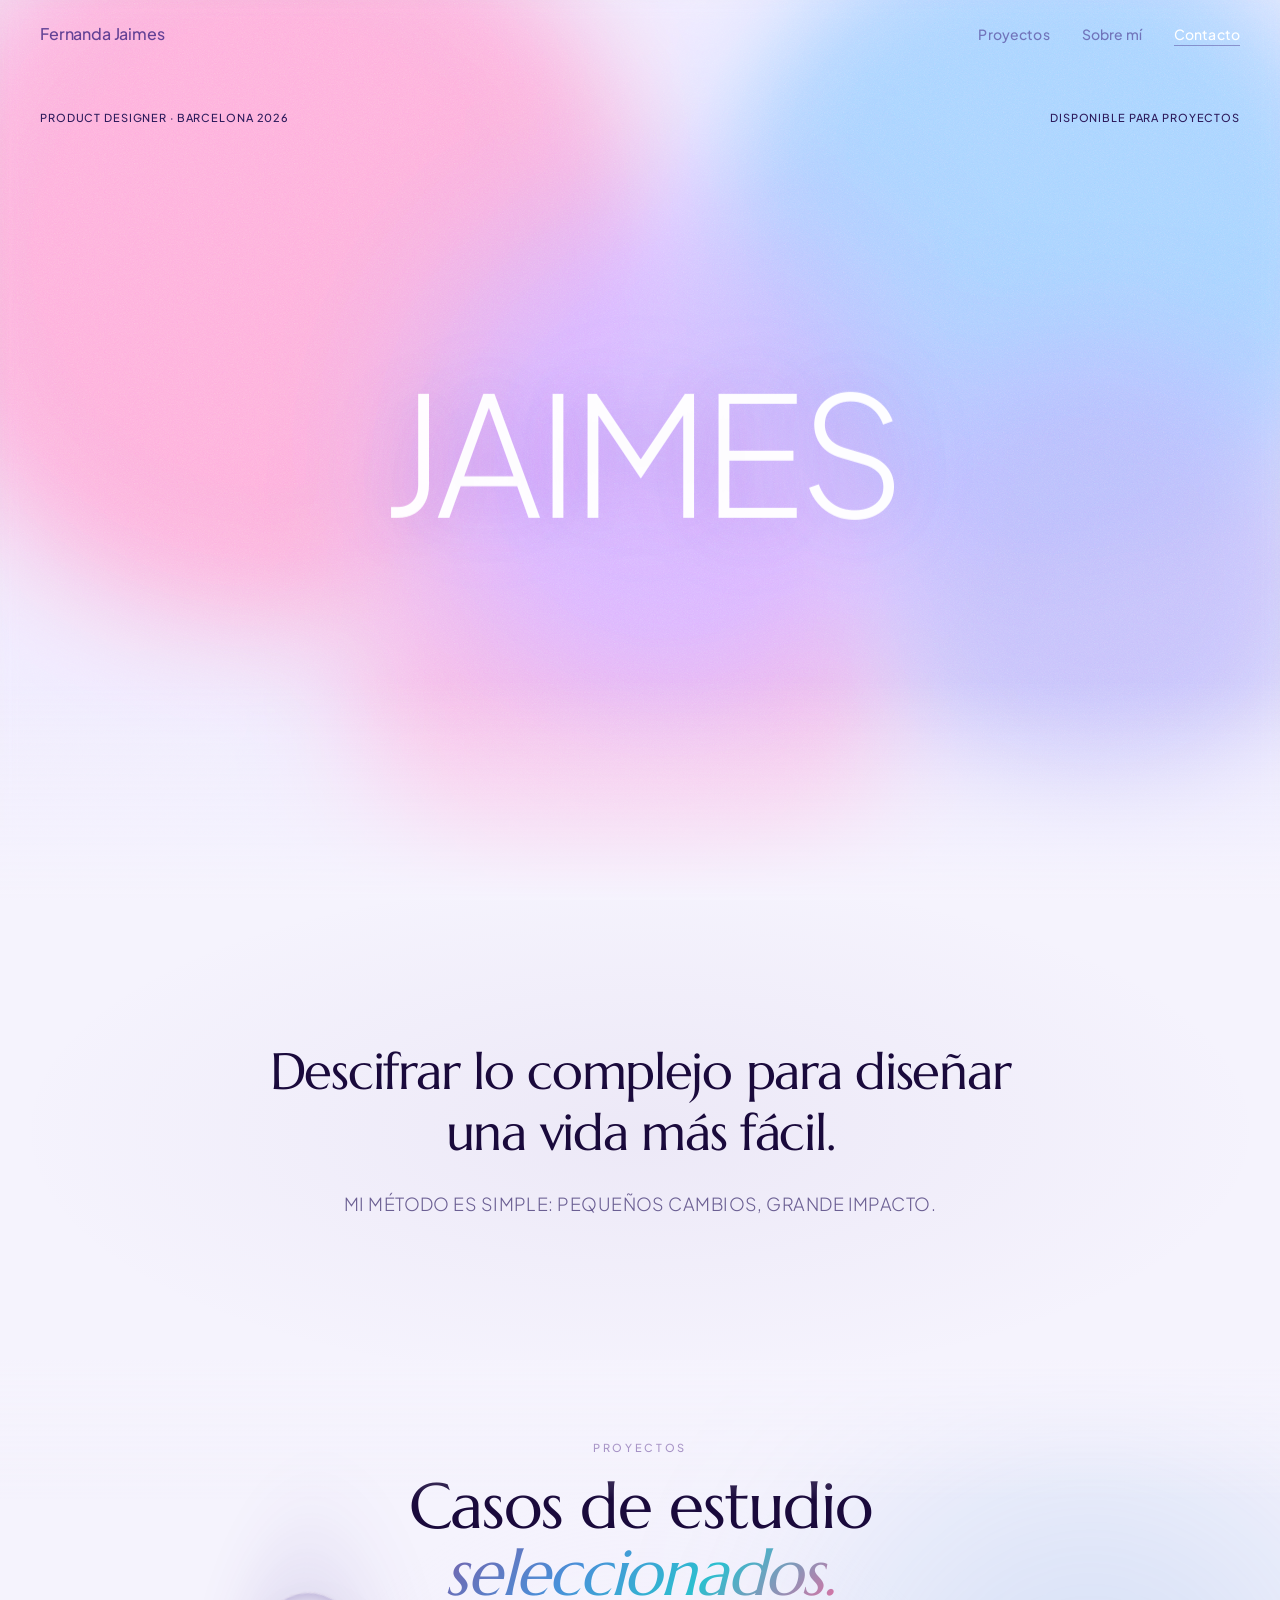
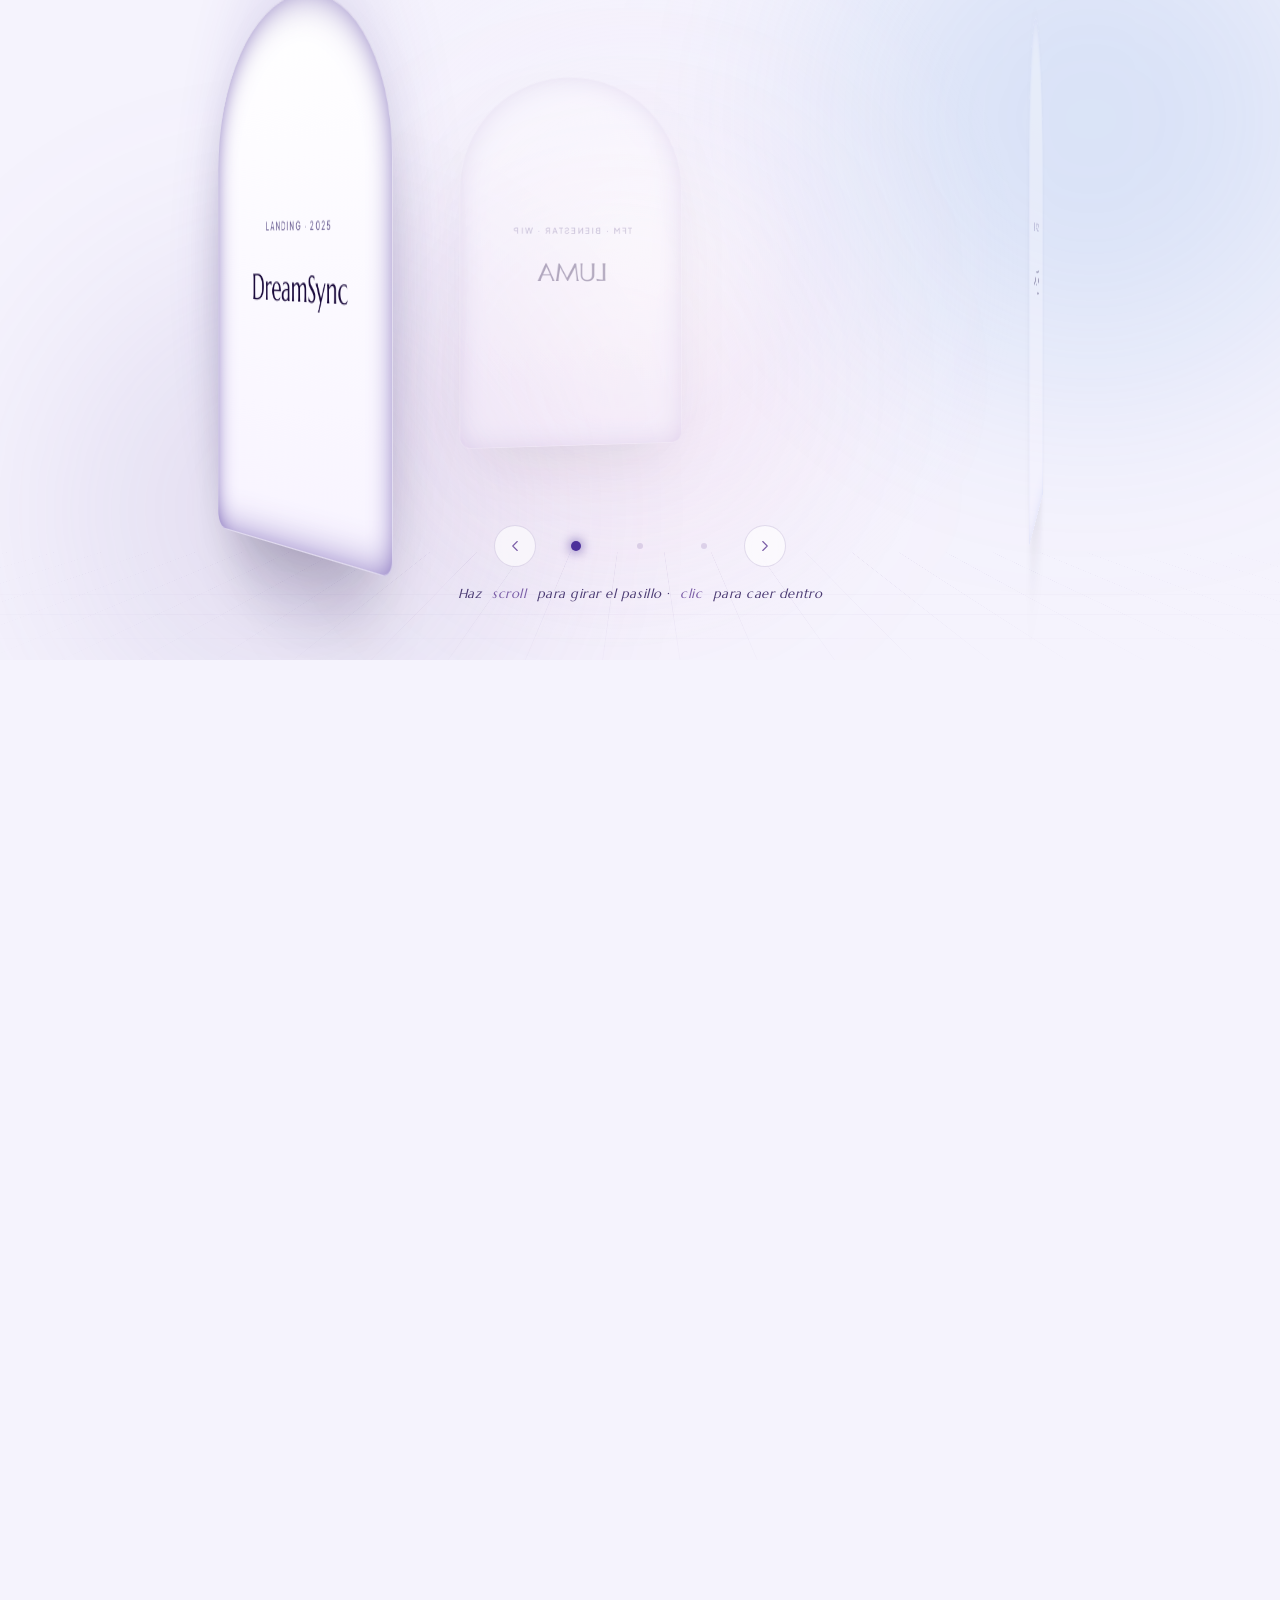
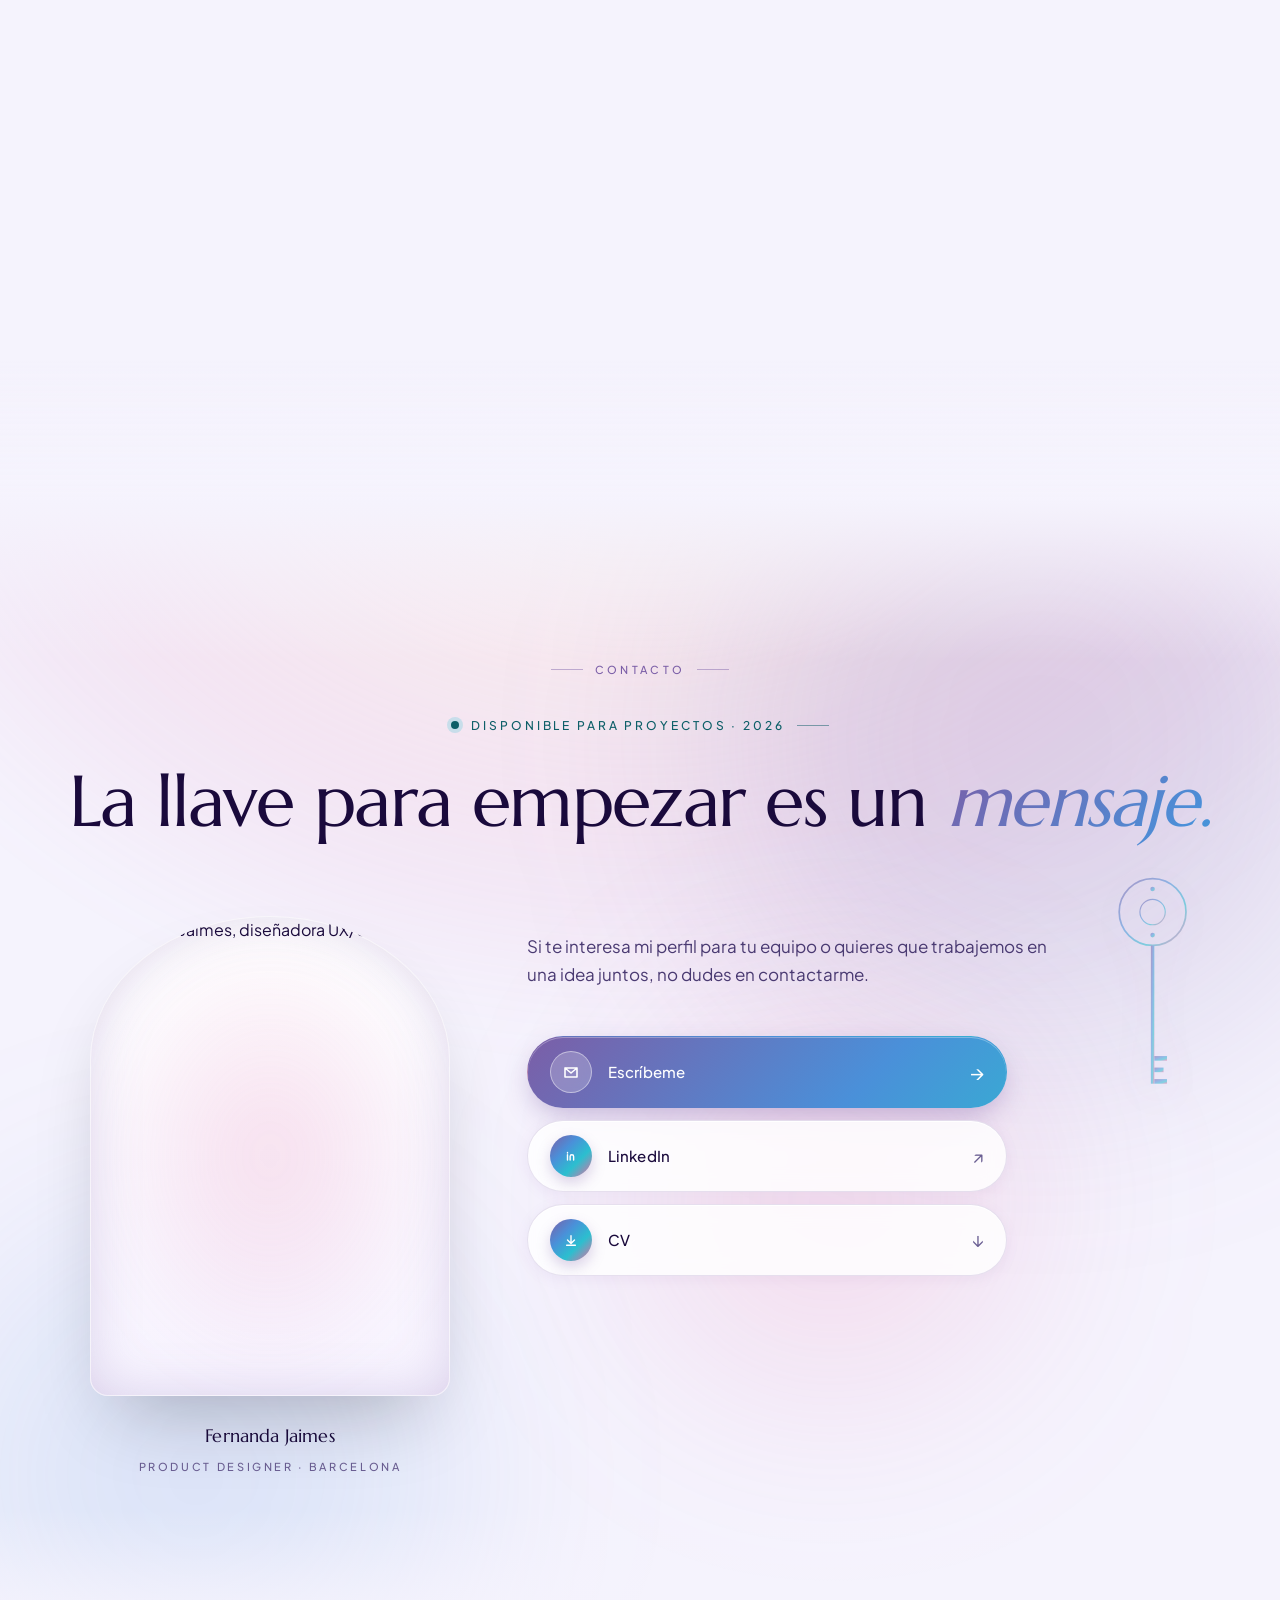
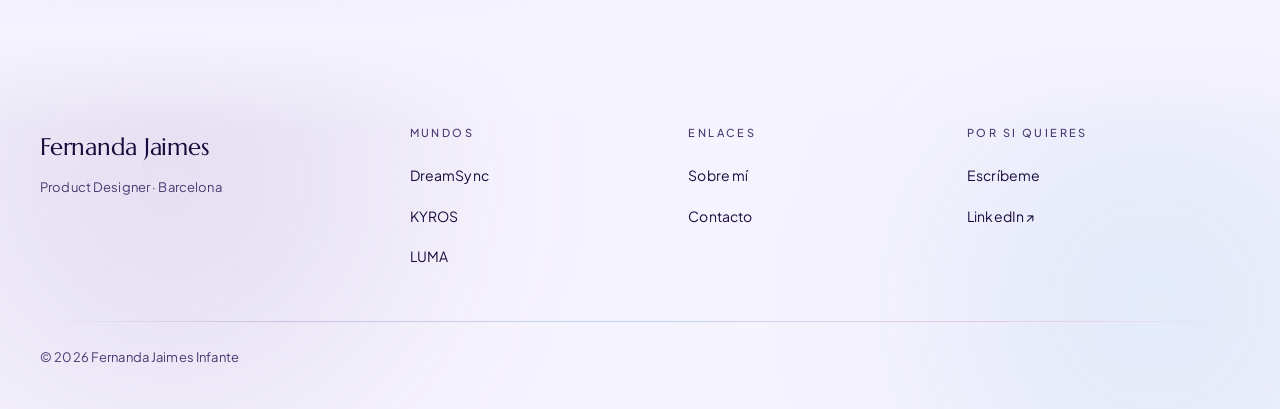
==== commit 33311805: "Alinear heroes de proyectos + rediseñar puertas del home - Unificar heroes de dreamsync/kyros/luma: " ====
--- a/index.html
+++ b/index.html
@@ -176,8 +176,6 @@
                 <div class="portal-door__frame">
                   <span class="portal-door__meta" aria-hidden="true">Landing · 2025</span>
                   <h3 class="portal-door__name">DreamSync</h3>
-                  <span class="portal-door__keyhole" aria-hidden="true"></span>
-                  <span class="portal-door__motto" aria-hidden="true">Descansa</span>
 
                   <!-- Hojas que se abren al entrar -->
                   <span class="portal-door__half portal-door__half--left"  aria-hidden="true"></span>
@@ -204,8 +202,6 @@
                 <div class="portal-door__frame">
                   <span class="portal-door__meta" aria-hidden="true">App · IA · 2026</span>
                   <h3 class="portal-door__name">KYROS</h3>
-                  <span class="portal-door__keyhole" aria-hidden="true"></span>
-                  <span class="portal-door__motto" aria-hidden="true">Descifra</span>
 
                   <span class="portal-door__half portal-door__half--left"  aria-hidden="true"></span>
                   <span class="portal-door__half portal-door__half--right" aria-hidden="true"></span>
@@ -213,16 +209,16 @@
               </a>
             </article>
 
-            <!-- ── PUERTA 03 · LUMA (WIP) — violeta suave + lavanda luz ── -->
+            <!-- ── PUERTA 03 · LUMA (WIP) — lavanda saturado + rosa + lila luz ── -->
             <article class="portal-door"
                      data-project="luma"
                      data-index="2"
                      style="
                        --door-angle: 240deg;
                        --accent: #9B7CBF;
-                       --enter-core: #faf8fe;
-                       --enter-mid:  #F1E8FB;
-                       --enter-edge: #d8b8ea;
+                       --enter-core: #F1E8FB;
+                       --enter-mid:  #FEC0F9;
+                       --enter-edge: #9B7CBF;
                      ">
               <a href="luma.html"
                  class="portal-door__link"
@@ -231,8 +227,6 @@
                 <div class="portal-door__frame">
                   <span class="portal-door__meta" aria-hidden="true">TFM · Bienestar · WIP</span>
                   <h3 class="portal-door__name">LUMA</h3>
-                  <span class="portal-door__keyhole" aria-hidden="true"></span>
-                  <span class="portal-door__motto" aria-hidden="true">Florece</span>
 
                   <span class="portal-door__half portal-door__half--left"  aria-hidden="true"></span>
                   <span class="portal-door__half portal-door__half--right" aria-hidden="true"></span>
--- a/css/components.css
+++ b/css/components.css
@@ -1067,13 +1067,15 @@
 .case-progress--blue   { background: var(--color-blue-mid); }
 .case-progress--teal   { background: var(--color-turquoise); }
 
-/* Case hero */
+/* Case hero — tamaño + layout alineado con .ds-hero (dreamsync) */
 .case-hero {
   position: relative;
-  padding-top: 160px;
-  padding-bottom: var(--space-96);
-  background: var(--color-deep-space);
-  position: relative;
+  min-height: 100vh;
+  display: flex;
+  flex-direction: column;
+  justify-content: flex-end;
+  padding-block: clamp(130px, 18vh, 200px) clamp(64px, 8vh, 100px);
+  background: var(--color-deep-space); /* fallback; cada proyecto sobreescribe inline */
   overflow: hidden;
 }
 
@@ -1115,7 +1117,7 @@
     #ffffff 100%
   );
   pointer-events: none;
-  z-index: 4;
+  z-index: 1; /* detrás del contenido (que vive en z-index:3) */
 }
 
 .case-hero__image {
--- a/css/animations.css
+++ b/css/animations.css
@@ -393,3 +393,15 @@
     filter: none !important;
   }
 }
+
+[data-fade]:hover .fade-base {
+    opacity: 0 !important; /* Desvanece la imagen de Lumi despierta */
+}
+[data-fade]:hover .fade-hover {
+    opacity: 1 !important; /* Muestra a Lumi dormida */
+}
+
+/* Opcional: Mejora el alineamiento para evitar que se muevan las patitas */
+.fade-base, .fade-hover {
+    object-position: bottom center; /* Alinea ambas imágenes a la base */
+}
--- a/css/portal.css
+++ b/css/portal.css
@@ -349,20 +349,39 @@
   z-index: 1;
 }
 
-/* Hover: la puerta respira hacia ti + muestra su paleta completa */
+/* Hover: la puerta se abre — gradiente completo del proyecto.
+   El gradiente (edge → mid → core, top → bottom) reproduce exactamente
+   el del hero del proyecto, así el palette te acompaña desde el home
+   hasta que aterrizas en el caso. */
 .portal-door.is-focus .portal-door__link:hover .portal-door__frame {
   transform: translateZ(30px) scale(1.02);
   background:
     linear-gradient(
       180deg,
-      rgba(255, 255, 255, 0.96) 0%,
-      color-mix(in srgb, var(--enter-core, var(--accent)) 6%, rgba(255, 255, 255, 0.94)) 60%,
-      color-mix(in srgb, var(--enter-mid,  var(--accent)) 10%, rgba(248, 244, 255, 0.95)) 100%
+      var(--enter-edge, var(--accent)) 0%,
+      var(--enter-mid,  var(--accent)) 45%,
+      var(--enter-core, var(--accent)) 100%
     );
   box-shadow:
-    0 60px 120px -40px color-mix(in srgb, var(--enter-mid, var(--accent)) 40%, transparent),
-    0 0 0 1px rgba(255, 255, 255, 0.7) inset,
+    0 60px 120px -40px color-mix(in srgb, var(--enter-mid, var(--accent)) 55%, transparent),
+    0 0 0 1px rgba(255, 255, 255, 0.35) inset,
     0 0 90px -10px var(--enter-core, var(--accent)) inset;
+}
+
+/* Contraste: en DreamSync el gradiente es oscuro, así que el texto
+   se flipea a blanco en hover. Los otros dos (Kyros, Luma) tienen
+   gradientes claros y conservan el color oscuro por defecto. */
+.portal-door[data-project="dreamsync"].is-focus .portal-door__link:hover .portal-door__name {
+  color: #FAFAFA;
+}
+.portal-door[data-project="dreamsync"].is-focus .portal-door__link:hover .portal-door__meta {
+  color: rgba(255, 255, 255, 0.70);
+}
+
+/* Transición suave del color del texto para que acompañe al gradiente */
+.portal-door__name,
+.portal-door__meta {
+  transition: color 0.6s cubic-bezier(0.22, 1, 0.36, 1);
 }
 
 /* Aura en hover: usa la paleta completa, no solo el accent */
@@ -454,7 +473,7 @@
 /* ── Etiqueta tipo "tag" ── */
 .portal-door__meta {
   position: absolute;
-  top: 30%;
+  top: 40%;
   left: 50%;
   transform: translateX(-50%);
   font-size: 10px;
@@ -466,10 +485,13 @@
   z-index: 4;
 }
 
-/* ── Nombre del proyecto ── */
+/* ── Nombre del proyecto ──
+   Centrado vertical (≈50%) tras retirar la cerradura. El nombre es
+   el sello/emblema de la puerta; todo el resto del frame queda libre
+   para que el gradiente respire. */
 .portal-door__name {
   position: absolute;
-  top: 42%;
+  top: 50%;
   left: 0;
   right: 0;
   text-align: center;
@@ -482,15 +504,6 @@
   padding: 0 14px;
   margin: 0;
   z-index: 4;
-}
-
-.portal-door--featured .portal-door__name::after {
-  content: '★';
-  display: inline-block;
-  margin-left: 6px;
-  font-size: 0.45em;
-  color: var(--accent);
-  vertical-align: super;
 }
 
 /* ── Cerradura ornamental ── */
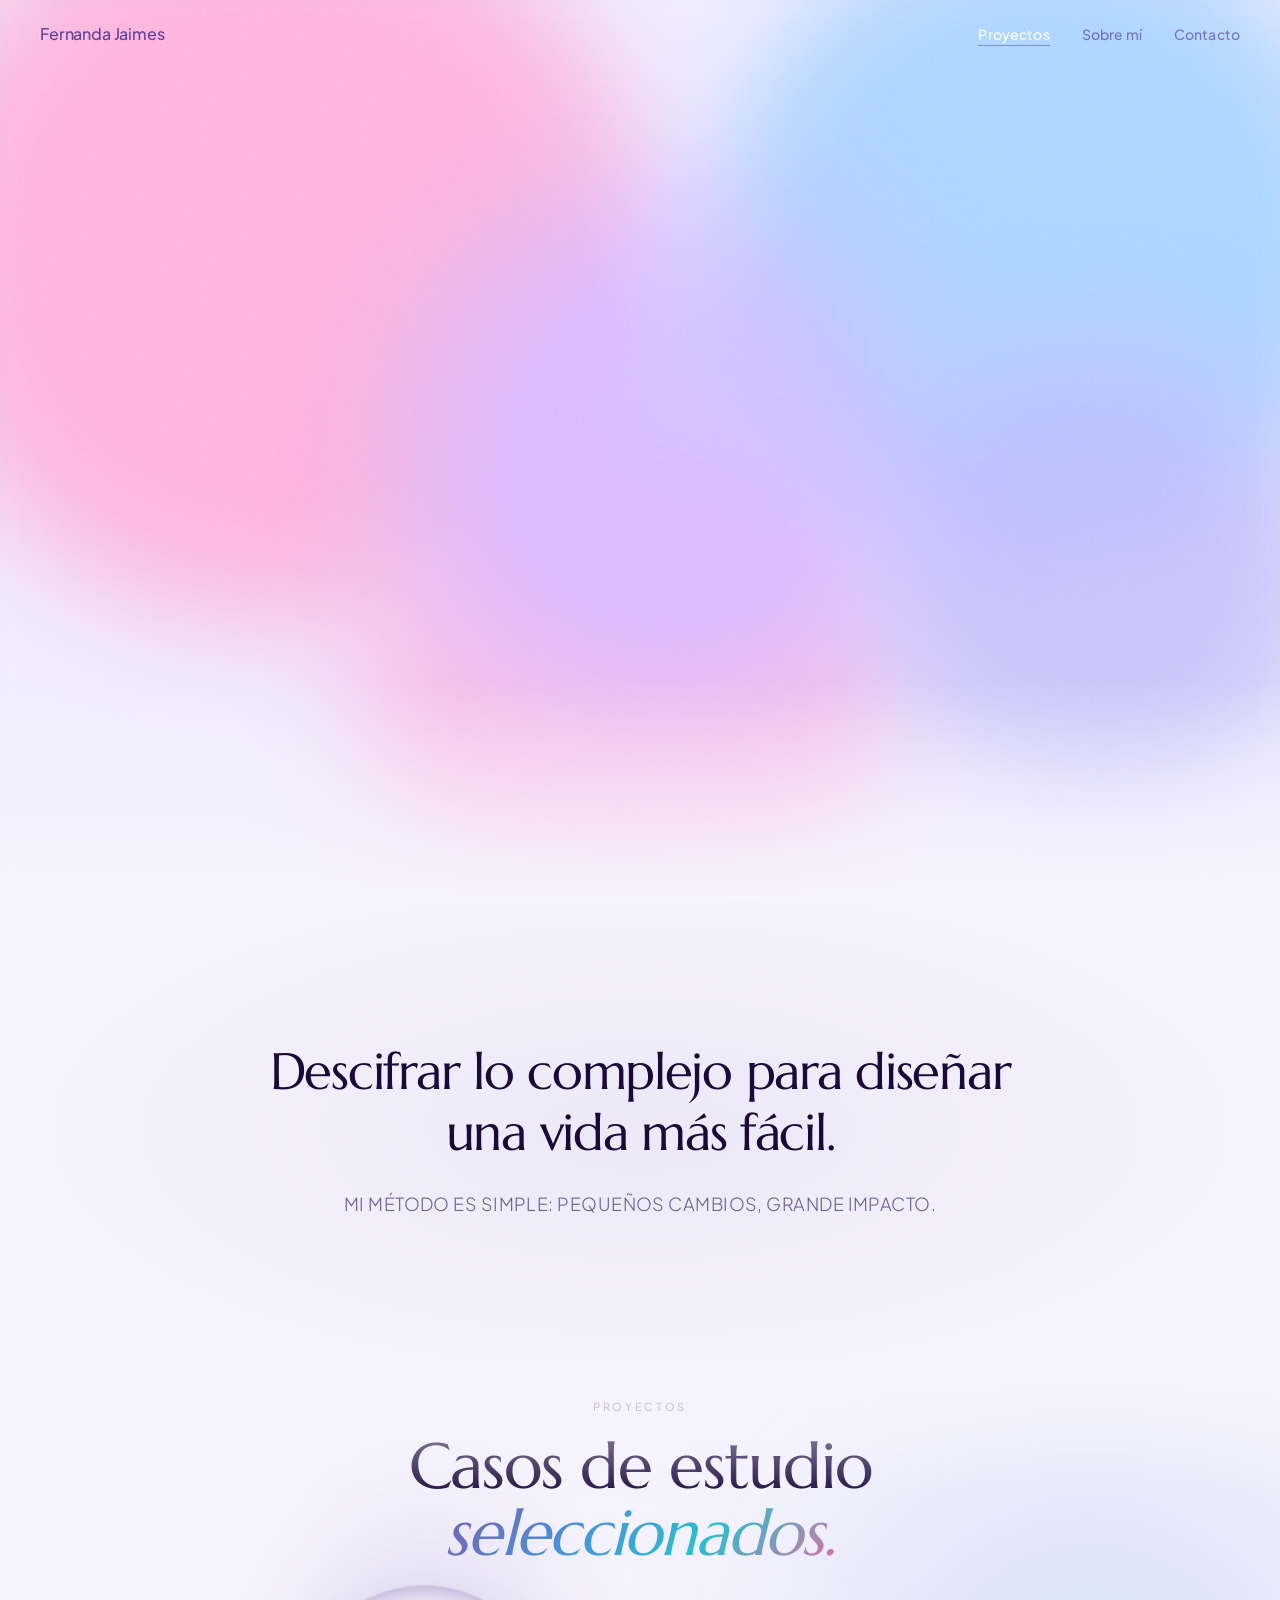
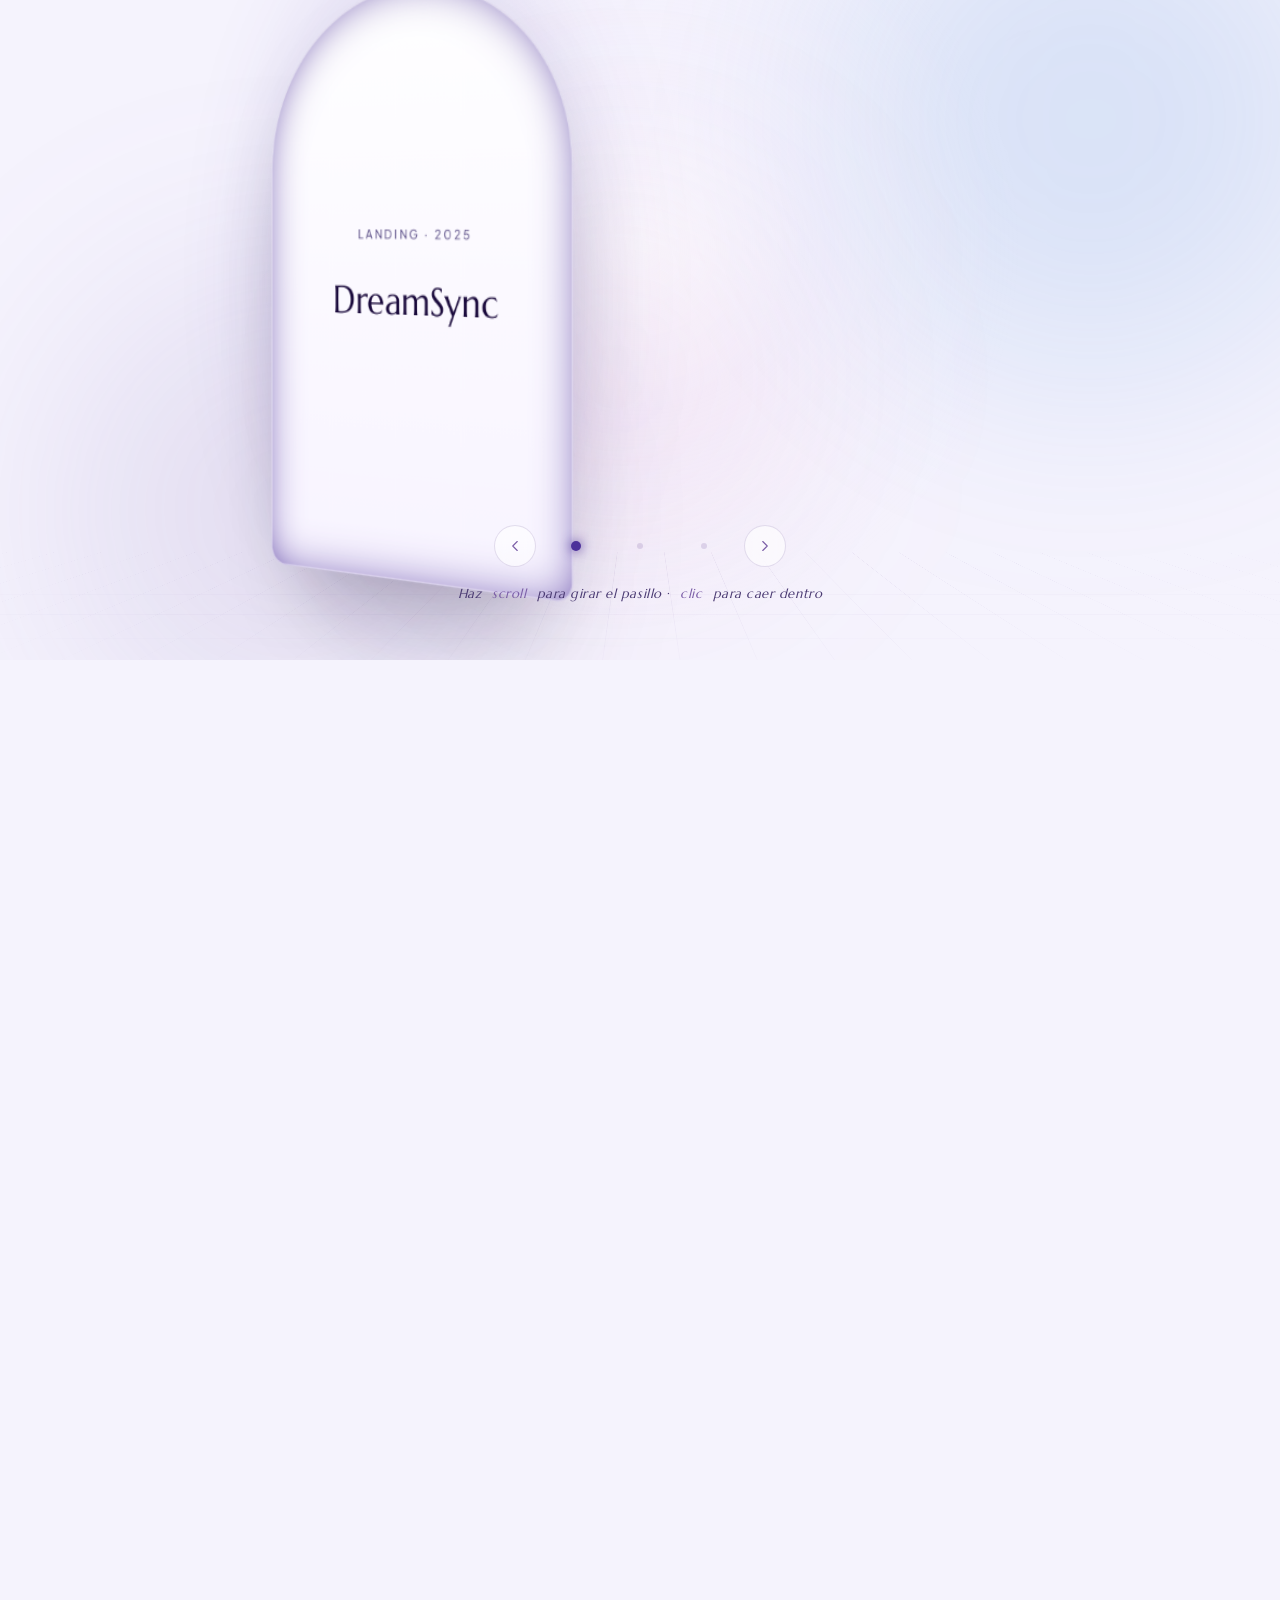
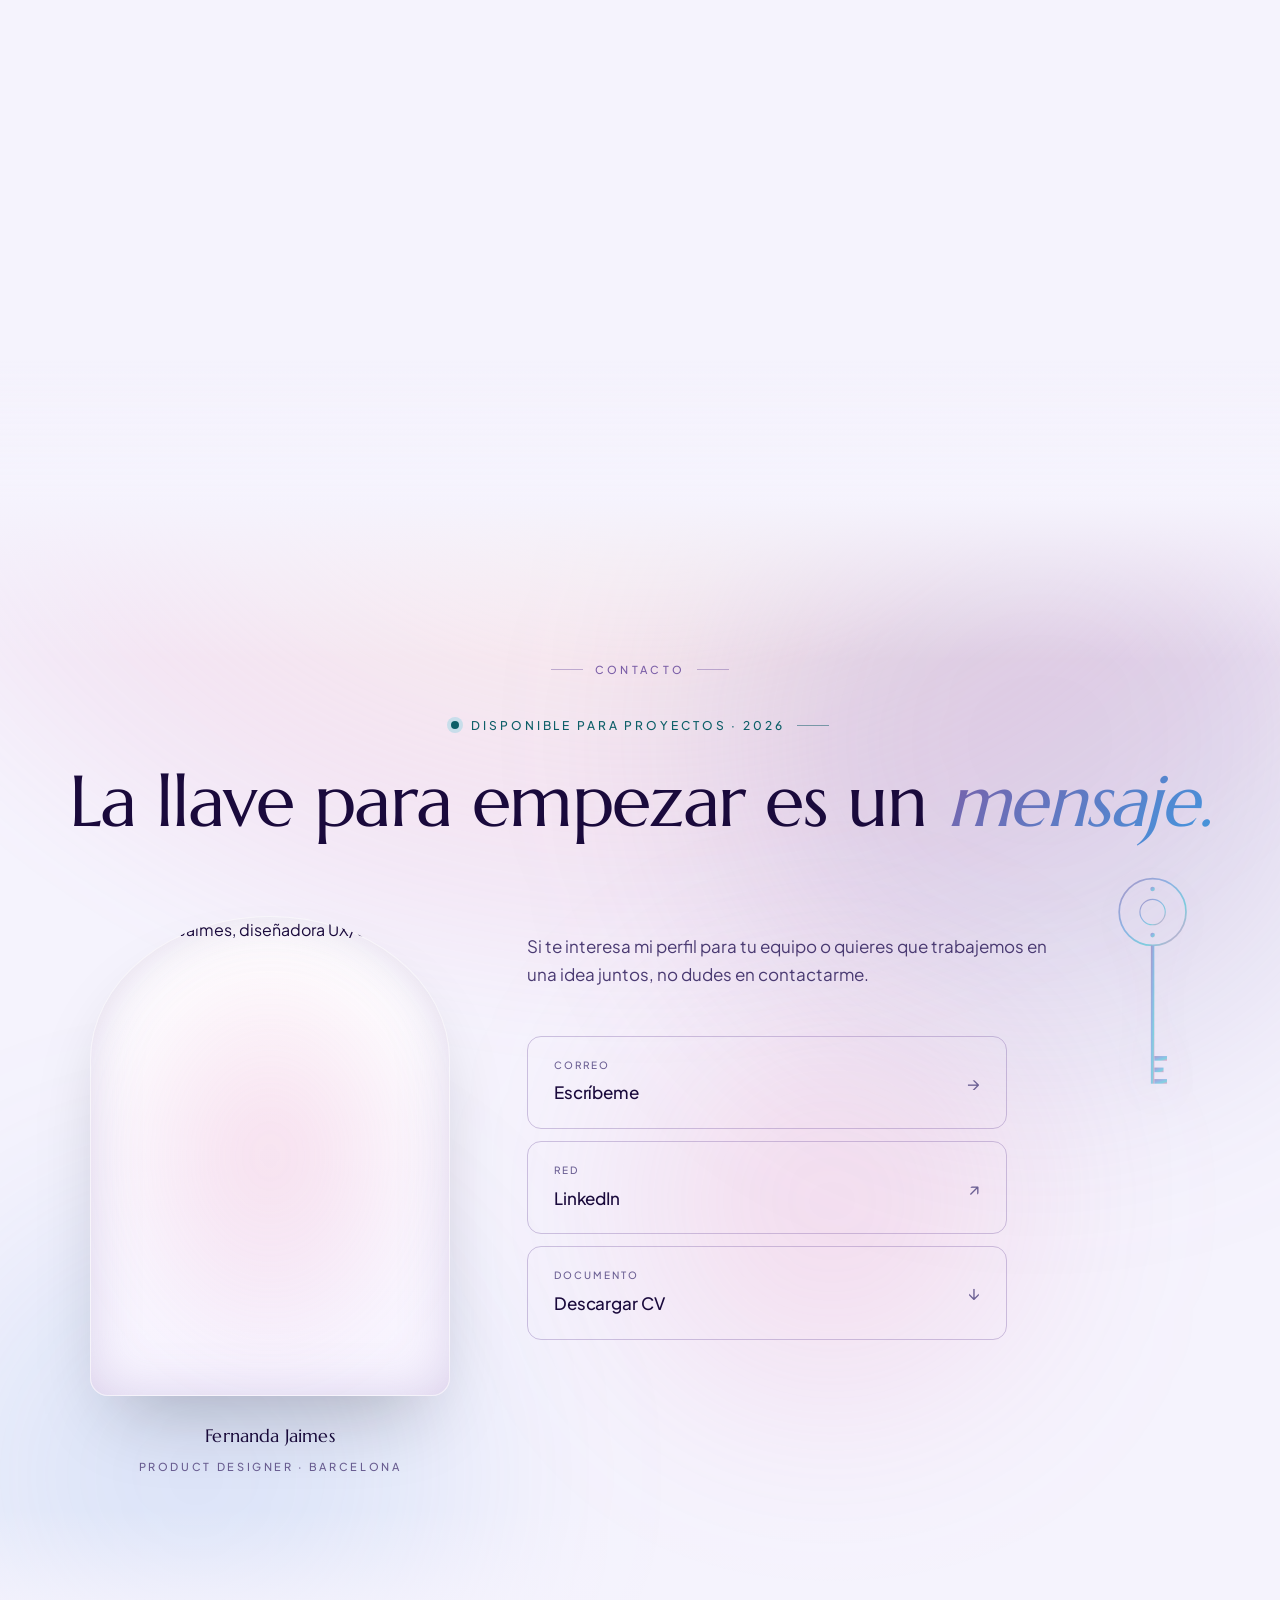
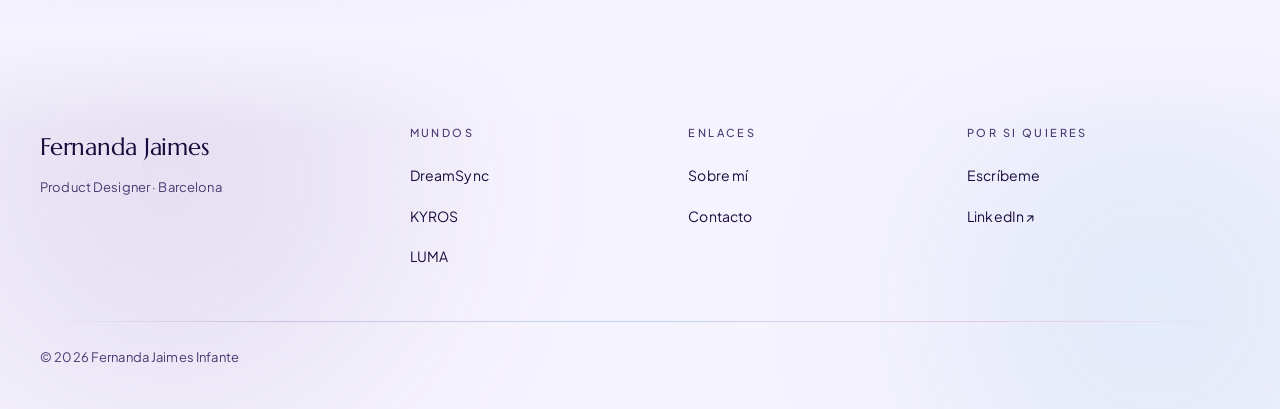
==== commit 2e6d7507: "Subir título de proyectos + rediseñar botones de contacto - Portal room: reducir padding-top del hea" ====
--- a/index.html
+++ b/index.html
@@ -371,20 +371,14 @@
               Si te interesa mi perfil para tu equipo o quieres que trabajemos en una idea juntos, no dudes en contactarme.
             </p>
 
-            <!-- CTAs — etiquetas de llave -->
+            <!-- CTAs — puertas de contacto (mismo patrón que las puertas del home) -->
             <div class="final-hall__keys" role="group" aria-label="Formas de contacto">
 
               <a href="mailto:fernanda291804@gmail.com"
                  class="final-hall__key-tag final-hall__key-tag--primary"
                  aria-label="Enviar correo a Fernanda">
-                <span class="final-hall__key-tag-icon" aria-hidden="true">
-                  <svg width="16" height="16" viewBox="0 0 16 16" fill="none">
-                    <path d="M2 4l6 5 6-5M2 4h12v9H2z" stroke="currentColor" stroke-width="1.6" stroke-linecap="round" stroke-linejoin="round"/>
-                  </svg>
-                </span>
-                <span class="final-hall__key-tag-label">
-                  Escríbeme
-                </span>
+                <span class="final-hall__key-tag-eyebrow">Correo</span>
+                <span class="final-hall__key-tag-label">Escríbeme</span>
                 <span class="final-hall__key-tag-arrow" aria-hidden="true">→</span>
               </a>
 
@@ -392,14 +386,8 @@
                  target="_blank" rel="noopener noreferrer"
                  class="final-hall__key-tag"
                  aria-label="Perfil de LinkedIn">
-                <span class="final-hall__key-tag-icon" aria-hidden="true">
-                  <svg width="14" height="14" viewBox="0 0 16 16" fill="none">
-                    <path d="M4 6.5v6M4 4v.5M7 12.5V8.5a2 2 0 0 1 4 0v4" stroke="currentColor" stroke-width="1.6" stroke-linecap="round"/>
-                  </svg>
-                </span>
-                <span class="final-hall__key-tag-label">
-                  LinkedIn
-                </span>
+                <span class="final-hall__key-tag-eyebrow">Red</span>
+                <span class="final-hall__key-tag-label">LinkedIn</span>
                 <span class="final-hall__key-tag-arrow" aria-hidden="true">↗</span>
               </a>
 
@@ -407,14 +395,8 @@
                  class="final-hall__key-tag"
                  download
                  aria-label="Descargar CV">
-                <span class="final-hall__key-tag-icon" aria-hidden="true">
-                  <svg width="14" height="14" viewBox="0 0 16 16" fill="none">
-                    <path d="M8 3v9M4 8l4 4 4-4M3 14h10" stroke="currentColor" stroke-width="1.6" stroke-linecap="round" stroke-linejoin="round"/>
-                  </svg>
-                </span>
-                <span class="final-hall__key-tag-label">
-                  CV
-                </span>
+                <span class="final-hall__key-tag-eyebrow">Documento</span>
+                <span class="final-hall__key-tag-label">Descargar CV</span>
                 <span class="final-hall__key-tag-arrow" aria-hidden="true">↓</span>
               </a>
 
--- a/css/components.css
+++ b/css/components.css
@@ -703,6 +703,7 @@
   margin-bottom: var(--space-16);
   display: -webkit-box;
   -webkit-line-clamp: 2;
+  line-clamp: 2;
   -webkit-box-orient: vertical;
   overflow: hidden;
 }
--- a/css/portal.css
+++ b/css/portal.css
@@ -161,7 +161,7 @@
 .portal-room__header {
   position: relative;
   z-index: 3;
-  padding: clamp(48px, 8vh, 96px) var(--padding-x) 0;
+  padding: clamp(20px, 3.5vh, 48px) var(--padding-x) 0;
   text-align: center;
 }
 
@@ -217,6 +217,7 @@
   display: flex;
   align-items: center;
   justify-content: center;
+  padding-top: clamp(32px, 5vh, 72px);
   z-index: 2;
 }
 
@@ -1418,98 +1419,72 @@
   z-index: 2;
 }
 
+/* Patrón de "puerta" — mismo lenguaje que las puertas del home:
+   transparente por defecto, sólo texto + borde fino. Al hover, la
+   puerta se "abre" con gradiente aurora del hero. */
 .final-hall__key-tag {
-  display: flex;
+  display: grid;
+  grid-template-columns: 1fr auto;
+  column-gap: var(--space-16);
   align-items: center;
-  gap: var(--space-16);
-  padding: 14px 22px;
-  background: rgba(255, 255, 255, 0.82);
-  backdrop-filter: blur(10px);
-  -webkit-backdrop-filter: blur(10px);
-  border: 1px solid color-mix(in srgb, var(--color-violet-aurora) 18%, transparent);
-  border-radius: var(--radius-pill);
-  box-shadow:
-    0 3px 14px rgba(123, 94, 167, 0.08),
-    inset 0 1px 0 rgba(255, 255, 255, 1);
+  padding: 20px 26px;
+  background: transparent;
+  border: 1px solid rgba(123, 94, 167, 0.35);
+  border-radius: 14px;
   text-decoration: none;
   color: var(--color-text-primary);
   transition:
-    background 0.3s ease,
-    border-color 0.3s ease,
-    transform 0.3s cubic-bezier(0.22, 1, 0.36, 1),
-    box-shadow 0.3s ease;
+    background 0.55s cubic-bezier(0.22, 1, 0.36, 1),
+    border-color 0.4s ease,
+    color 0.4s ease,
+    transform 0.4s cubic-bezier(0.22, 1, 0.36, 1),
+    box-shadow 0.4s ease;
   position: relative;
   overflow: hidden;
 }
 
-.final-hall__key-tag::before {
-  content: '';
-  position: absolute;
-  inset: 0;
-  background: var(--gradient-aurora-subtle);
-  opacity: 0;
-  transition: opacity 0.3s ease;
-  z-index: 0;
-}
-
-.final-hall__key-tag:hover {
-  background: rgba(255, 255, 255, 0.98);
-  border-color: color-mix(in srgb, var(--color-violet-aurora) 45%, transparent);
-  transform: translateX(6px) translateY(-2px);
-  box-shadow:
-    0 14px 32px -6px rgba(123, 94, 167, 0.25),
-    inset 0 1px 0 rgba(255, 255, 255, 1);
-}
-
-.final-hall__key-tag:hover::before {
-  opacity: 1;
-}
-
-.final-hall__key-tag-icon {
-  width: 42px;
-  height: 42px;
-  border-radius: 50%;
-  background: var(--gradient-aurora);
-  color: white;
-  display: flex;
-  align-items: center;
-  justify-content: center;
-  flex-shrink: 0;
-  box-shadow: 0 6px 14px rgba(123, 94, 167, 0.28);
-  position: relative;
-  z-index: 1;
+.final-hall__key-tag-eyebrow {
+  grid-column: 1;
+  grid-row: 1;
+  display: block;
+  font-size: 10px;
+  font-weight: var(--weight-medium);
+  letter-spacing: 0.2em;
+  text-transform: uppercase;
+  color: var(--color-text-muted);
+  margin-bottom: 4px;
+  transition: color 0.4s ease;
 }
 
 .final-hall__key-tag-label {
-  display: flex;
-  flex-direction: column;
-  font-size: 15px;
+  grid-column: 1;
+  grid-row: 2;
+  display: block;
+  font-size: 17px;
   font-weight: var(--weight-medium);
-  letter-spacing: 0.01em;
-  flex: 1;
-  min-width: 0;
-  position: relative;
-  z-index: 1;
-}
-
-.final-hall__key-tag-label small {
-  font-size: 11px;
-  font-weight: var(--weight-regular);
-  color: var(--color-text-muted);
-  letter-spacing: 0.04em;
-  margin-top: 3px;
-  overflow: hidden;
-  text-overflow: ellipsis;
-  white-space: nowrap;
+  letter-spacing: -0.005em;
+  color: inherit;
+  transition: color 0.4s ease;
 }
 
 .final-hall__key-tag-arrow {
+  grid-column: 2;
+  grid-row: 1 / span 2;
+  align-self: center;
   font-size: 18px;
   color: var(--color-text-muted);
-  flex-shrink: 0;
-  transition: transform 0.3s ease, color 0.3s ease;
-  position: relative;
-  z-index: 1;
+  transition: transform 0.4s cubic-bezier(0.22, 1, 0.36, 1), color 0.4s ease;
+}
+
+/* Hover — secundarios (LinkedIn, CV): borde violeta + flecha activa */
+.final-hall__key-tag:hover {
+  border-color: var(--color-violet-aurora);
+  transform: translateX(4px);
+  box-shadow: 0 10px 28px -12px rgba(123, 94, 167, 0.25);
+}
+
+.final-hall__key-tag:hover .final-hall__key-tag-eyebrow {
+  color: var(--color-violet-aurora);
 }
 
 .final-hall__key-tag:hover .final-hall__key-tag-arrow {
@@ -1648,50 +1623,42 @@
 }
 
 /* ============================================================
-   KEY-TAG PRIMARY — variant con gradiente aurora
+   KEY-TAG PRIMARY — transparente por defecto, aurora holográfico
+   (mismo lenguaje que el hero) al pasar por encima
    ============================================================ */
-.final-hall__key-tag--primary {
-  background: var(--gradient-aurora);
-  background-size: 200% 200%;
+/* En estado reposo es idéntico al resto — hereda del base.
+   El gradiente sólo aparece en hover, como una "puerta que se abre". */
+
+.final-hall__key-tag--primary:hover {
+  background: linear-gradient(
+    125deg,
+    #D67FB0 0%,
+    #6FA8E8 28%,
+    #9E85E0 55%,
+    #8D88D8 78%,
+    #E86BA0 100%
+  );
+  background-size: 180% 180%;
   border-color: transparent;
   color: var(--color-white);
+  transform: translateX(4px) translateY(-2px);
   box-shadow:
-    0 10px 28px -6px rgba(123, 94, 167, 0.45),
-    inset 0 1px 0 rgba(255, 255, 255, 0.30);
-  animation: gradientDrift 8s ease-in-out infinite;
-}
-
-.final-hall__key-tag--primary::before {
-  display: none;
-}
-
-.final-hall__key-tag--primary .final-hall__key-tag-icon {
-  background: rgba(255, 255, 255, 0.22);
-  border: 1px solid rgba(255, 255, 255, 0.45);
+    0 18px 40px -10px rgba(123, 94, 167, 0.45),
+    inset 0 1px 0 rgba(255, 255, 255, 0.25);
+  animation: gradientDrift 10s ease-in-out infinite;
+}
+
+.final-hall__key-tag--primary:hover .final-hall__key-tag-eyebrow {
+  color: rgba(255, 255, 255, 0.85);
+}
+
+.final-hall__key-tag--primary:hover .final-hall__key-tag-label {
   color: var(--color-white);
-  box-shadow: none;
-  backdrop-filter: blur(6px);
-}
-
-.final-hall__key-tag--primary .final-hall__key-tag-label {
+}
+
+.final-hall__key-tag--primary:hover .final-hall__key-tag-arrow {
   color: var(--color-white);
-}
-
-.final-hall__key-tag--primary .final-hall__key-tag-label small {
-  color: rgba(255, 255, 255, 0.82);        /* ~5:1 on gradient mids — AA large */
-}
-
-.final-hall__key-tag--primary .final-hall__key-tag-arrow {
-  color: var(--color-white);
-  font-size: 20px;
-}
-
-.final-hall__key-tag--primary:hover {
-  background: var(--gradient-aurora);
-  transform: translateX(6px) translateY(-2px);
-  box-shadow:
-    0 18px 40px -8px rgba(123, 94, 167, 0.55),
-    inset 0 1px 0 rgba(255, 255, 255, 0.30);
+  transform: translateX(4px);
 }
 
 /* ── Mobile ──────────────────────────────────────────────── */
@@ -1730,12 +1697,10 @@
 
 @media (max-width: 520px) {
   .final-hall__key-tag {
-    padding: 12px 16px;
-    gap: var(--space-12);
-  }
-
-  .final-hall__key-tag-icon {
-    width: 36px;
-    height: 36px;
-  }
-}
+    padding: 16px 20px;
+  }
+
+  .final-hall__key-tag-label {
+    font-size: 16px;
+  }
+}
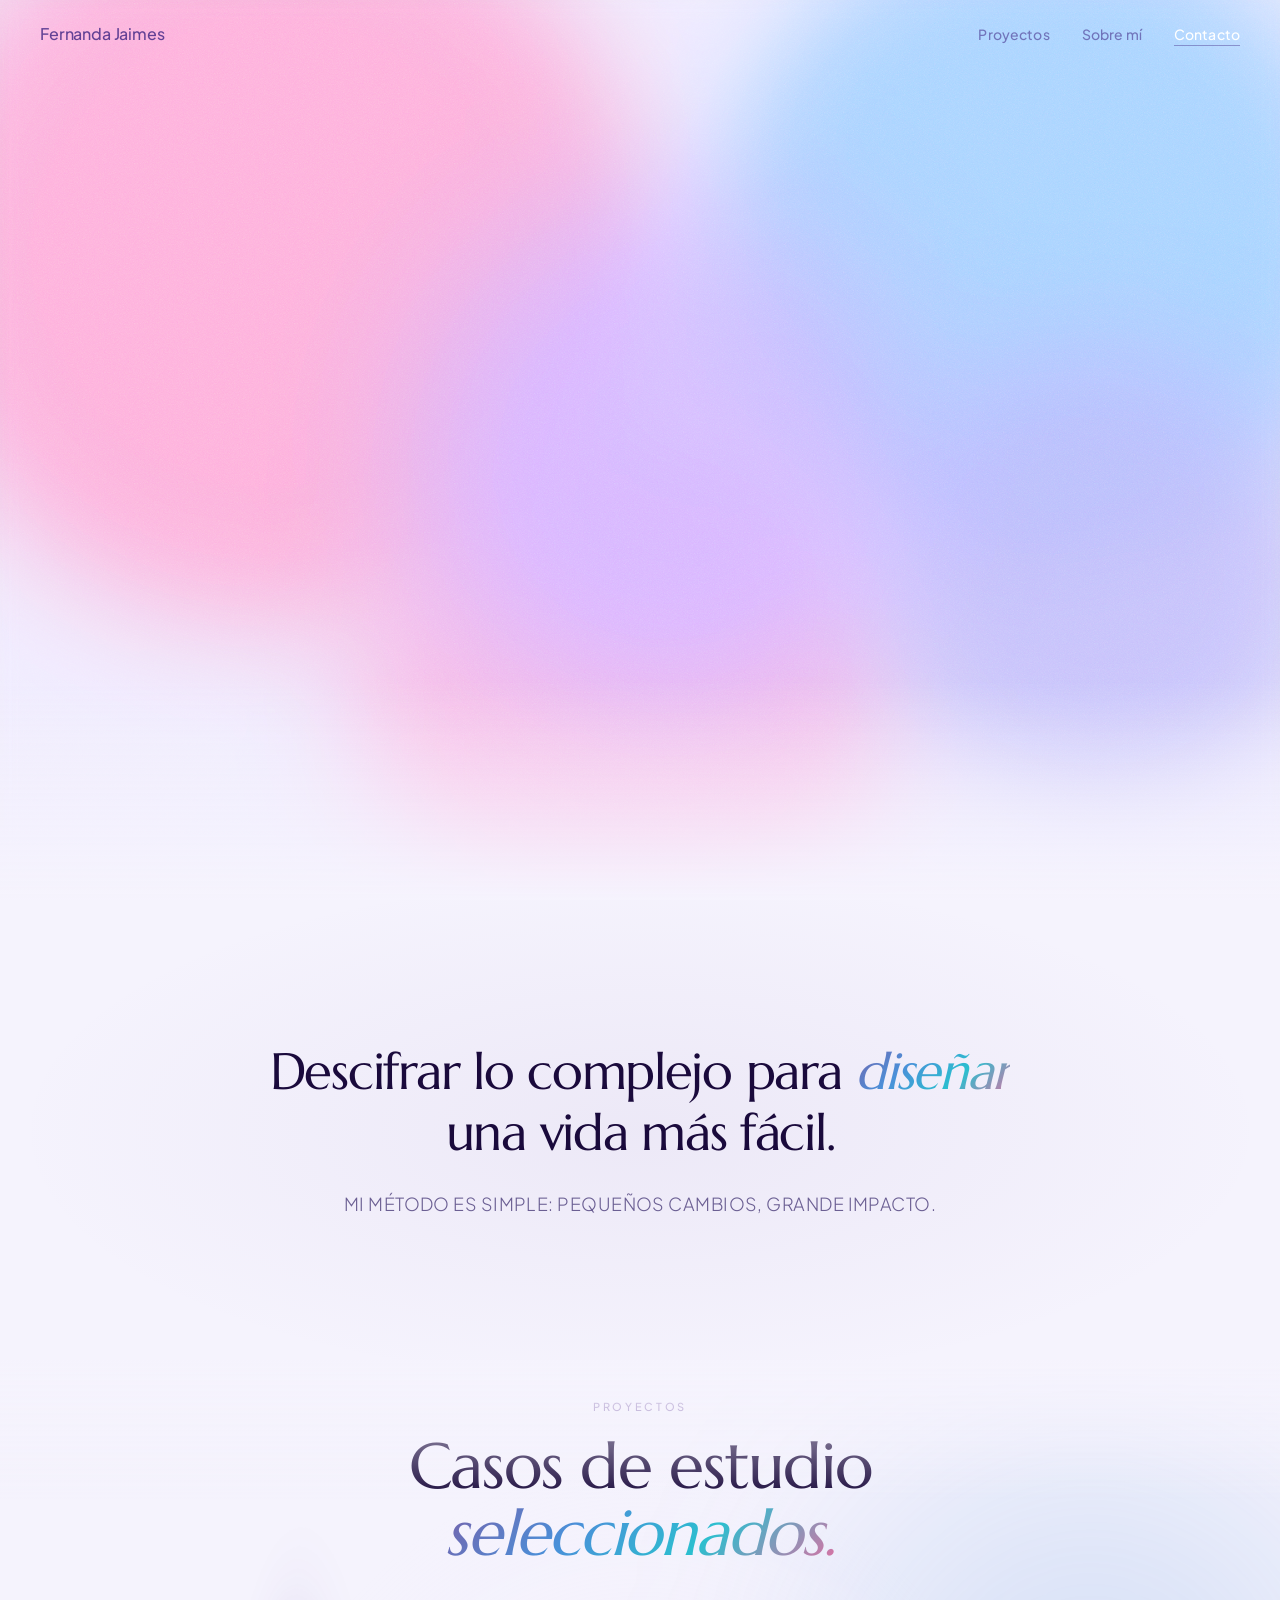
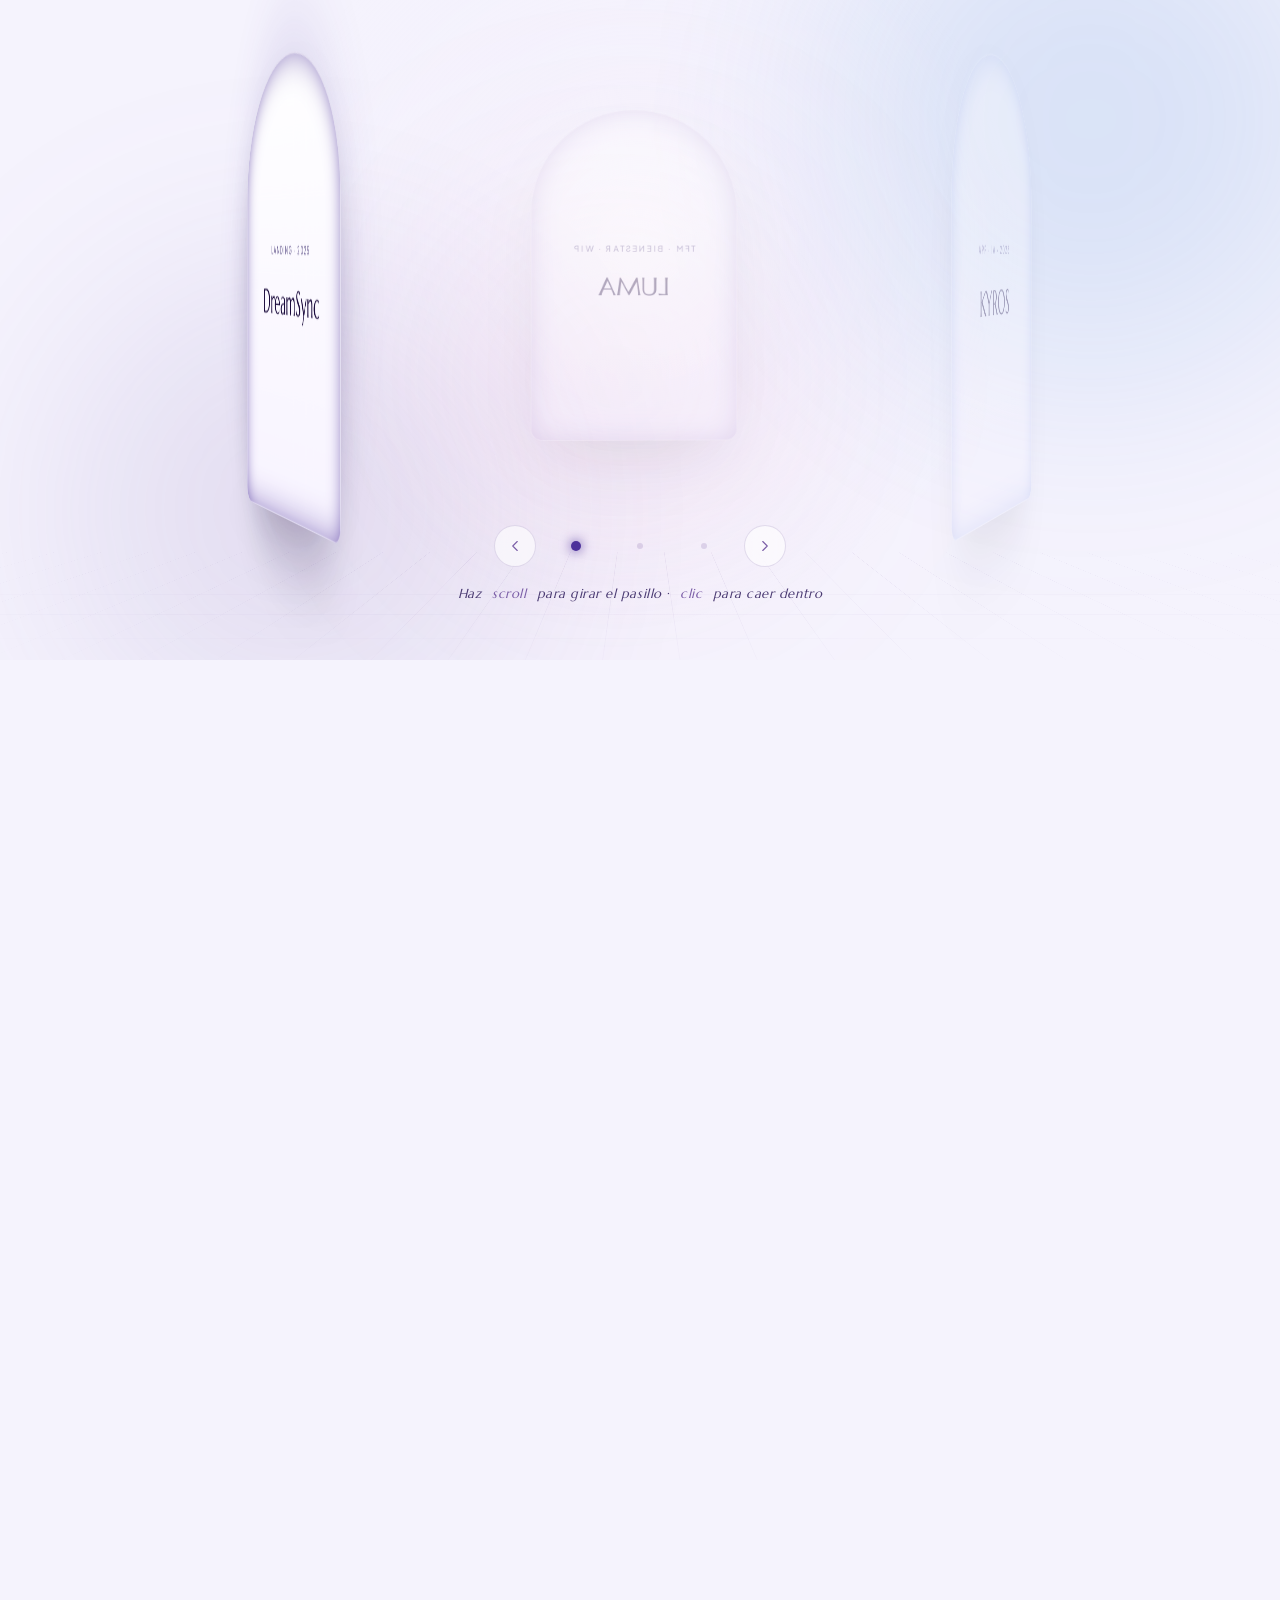
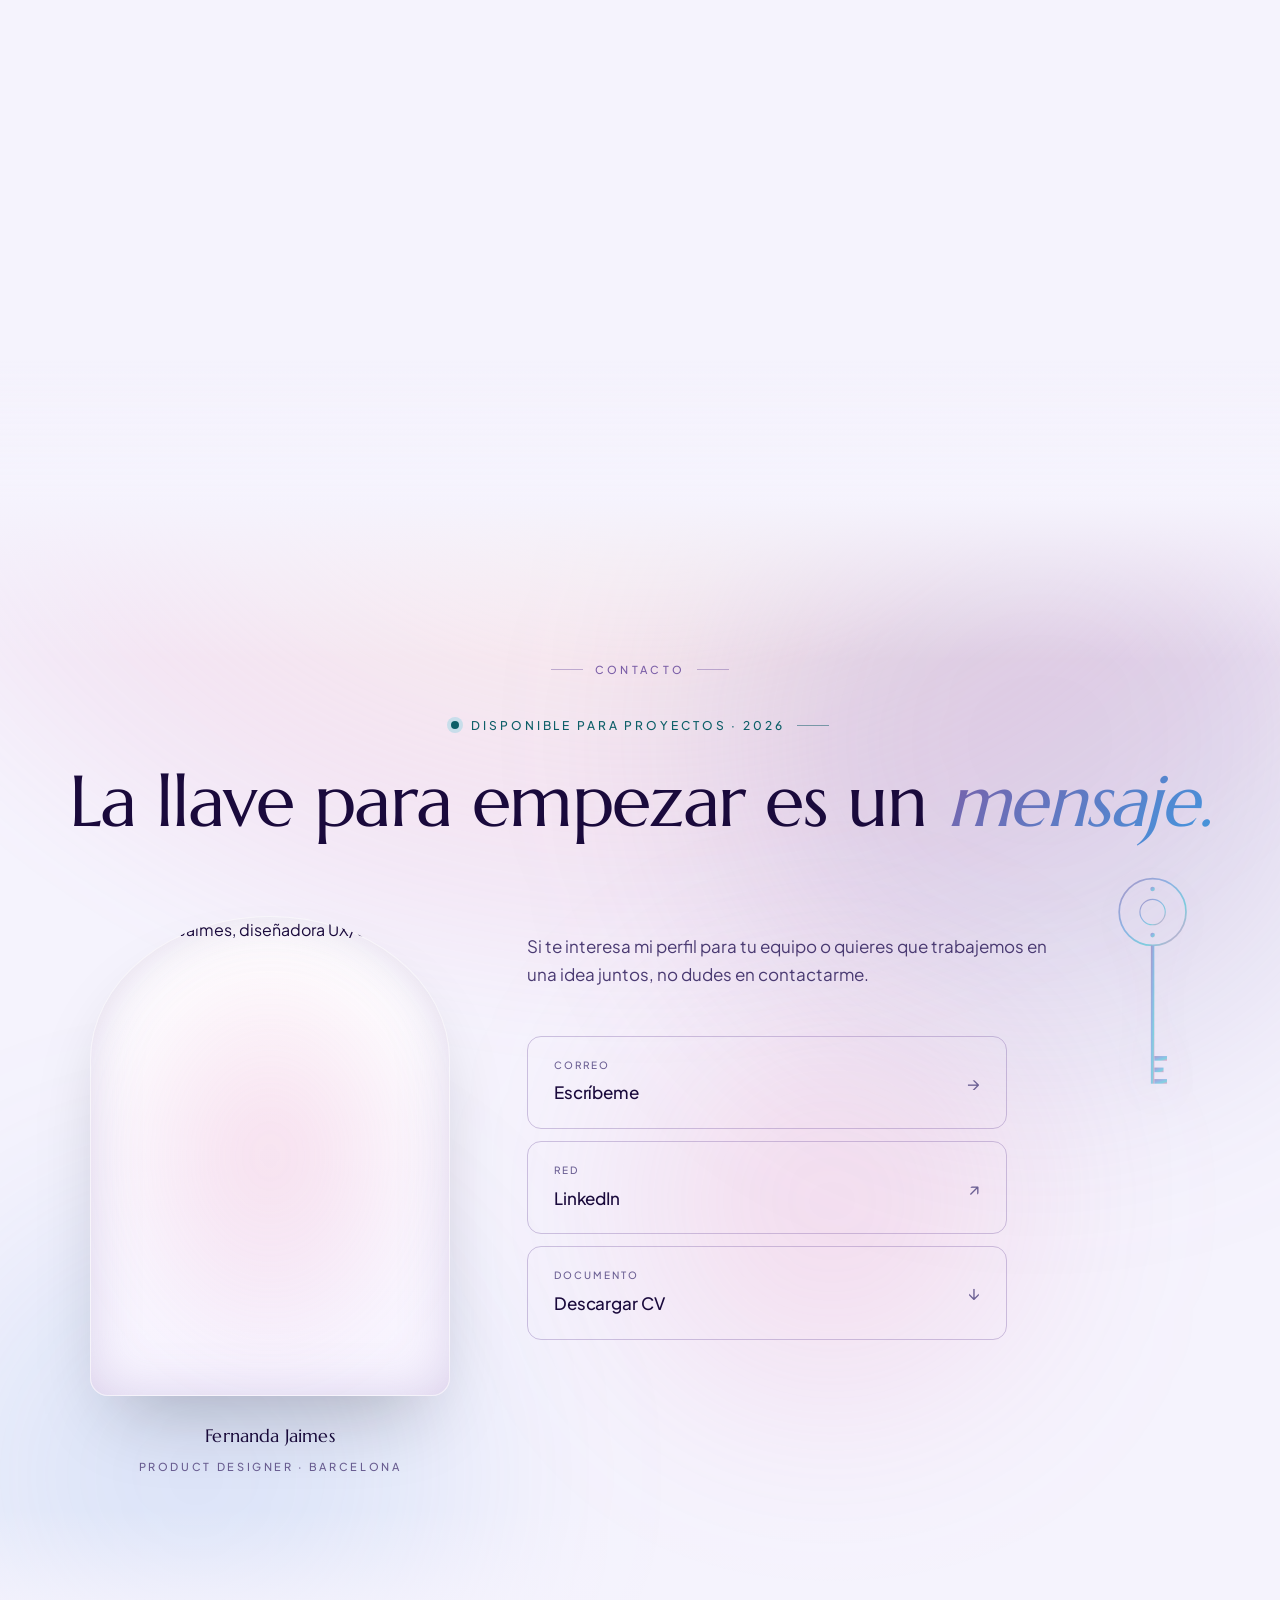
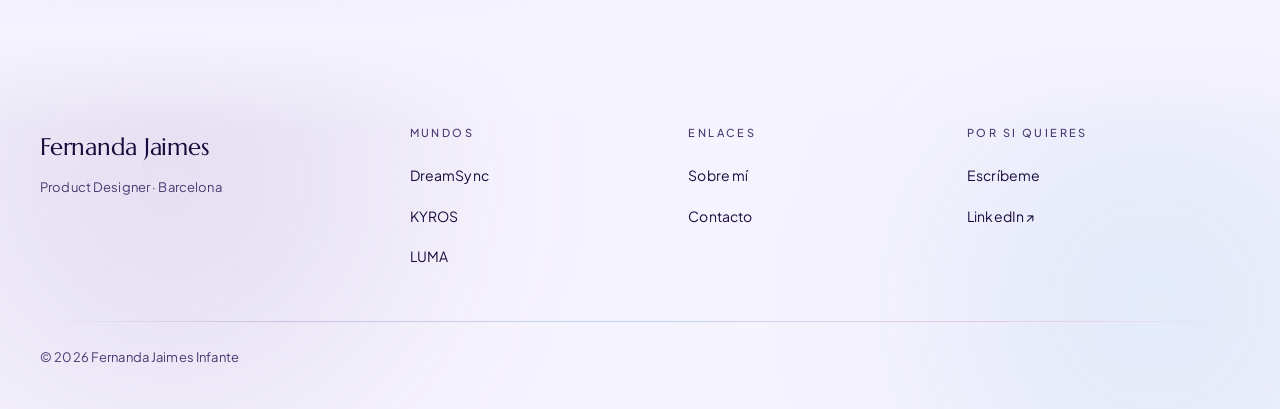
==== commit fa478ef0: "Aurora gradient en "diseñar" dentro del hero-phrase principal" ====
--- a/index.html
+++ b/index.html
@@ -119,7 +119,7 @@
     <div class="hero-phrase-section" aria-label="Filosofía de diseño">
       <div class="container" style="position:relative;z-index:1;">
         <p class="hero-phrase-main anim-rise">
-          Descifrar lo complejo para diseñar<br/>una vida más fácil.
+          Descifrar lo complejo para <em>diseñar</em><br/>una vida más fácil.
         </p>
         <p class="hero-phrase-sub anim-rise anim-delay-1">
           Mi método es simple: pequeños cambios, grande impacto.
--- a/css/components.css
+++ b/css/components.css
@@ -1747,6 +1747,14 @@
   z-index: 1;
 }
 
+.hero-phrase-main em {
+  font-style: italic;
+  background: var(--gradient-aurora);
+  -webkit-background-clip: text;
+          background-clip: text;
+  color: transparent;
+}
+
 .hero-phrase-sub {
   font-family: var(--font-display);
   font-size: clamp(14px, 1.5vw, 18px);
--- a/css/portal.css
+++ b/css/portal.css
@@ -6,9 +6,11 @@
 
 /* ── ROOT VARS — Geometría de puertas ─────────────────────── */
 :root {
-  --door-width:  clamp(220px, 22vw, 300px);
-  --door-height: clamp(360px, 36vw, 480px);
-  --door-radius: clamp(280px, 30vw, 440px);
+  --door-width:  clamp(200px, 20vw, 280px);
+  /* Altura responsiva al viewport vertical — evita que las puertas
+     se desborden sobre el título en pantallas cortas (laptops 13"). */
+  --door-height: min(clamp(320px, 32vw, 440px), 52vh);
+  --door-radius: clamp(260px, 28vw, 400px);
 }
 
 /* ============================================================
@@ -213,11 +215,13 @@
   position: relative;
   flex: 1;
   perspective: 1500px;
-  perspective-origin: 50% 45%;
+  perspective-origin: 50% 50%;
   display: flex;
   align-items: center;
   justify-content: center;
-  padding-top: clamp(32px, 5vh, 72px);
+  /* Empuja ligeramente las puertas hacia abajo del centro óptico
+     para dar aire al título arriba sin que se sientan flotantes */
+  padding-top: clamp(40px, 8vh, 120px);
   z-index: 2;
 }
 
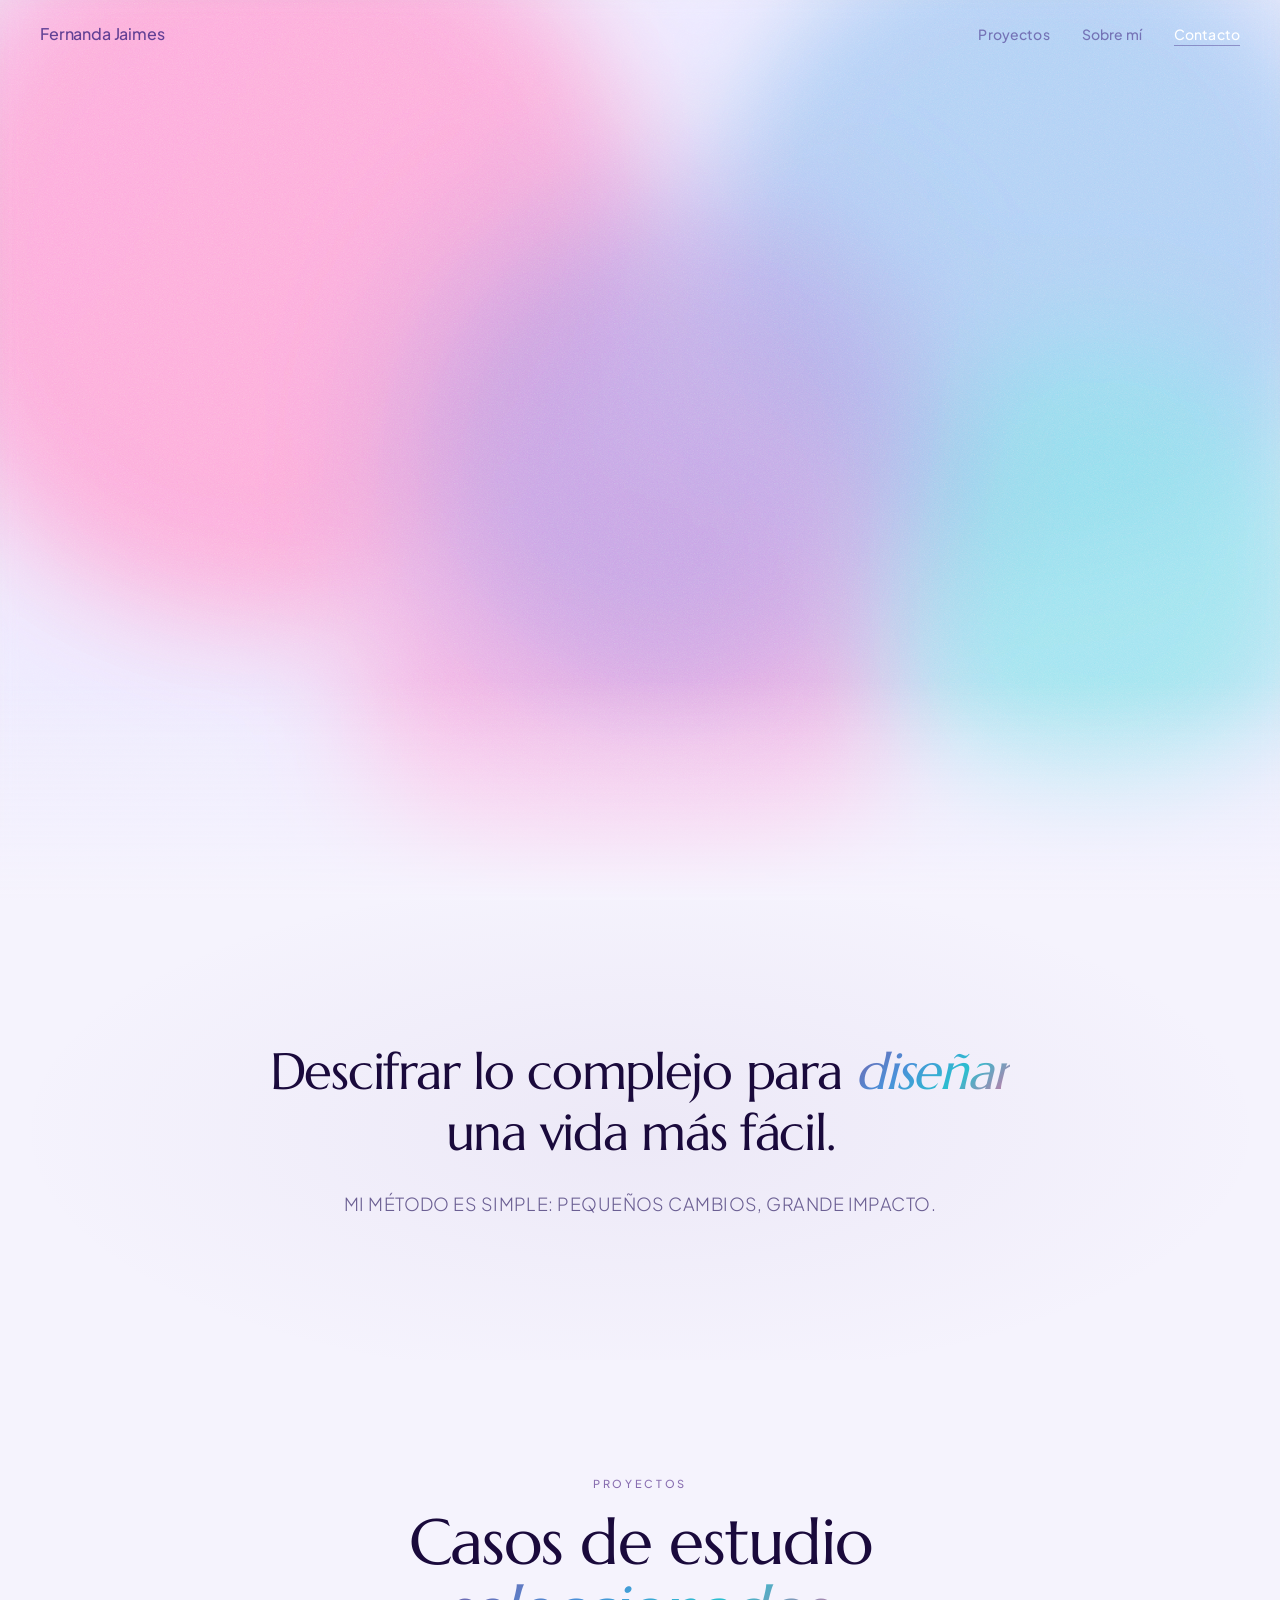
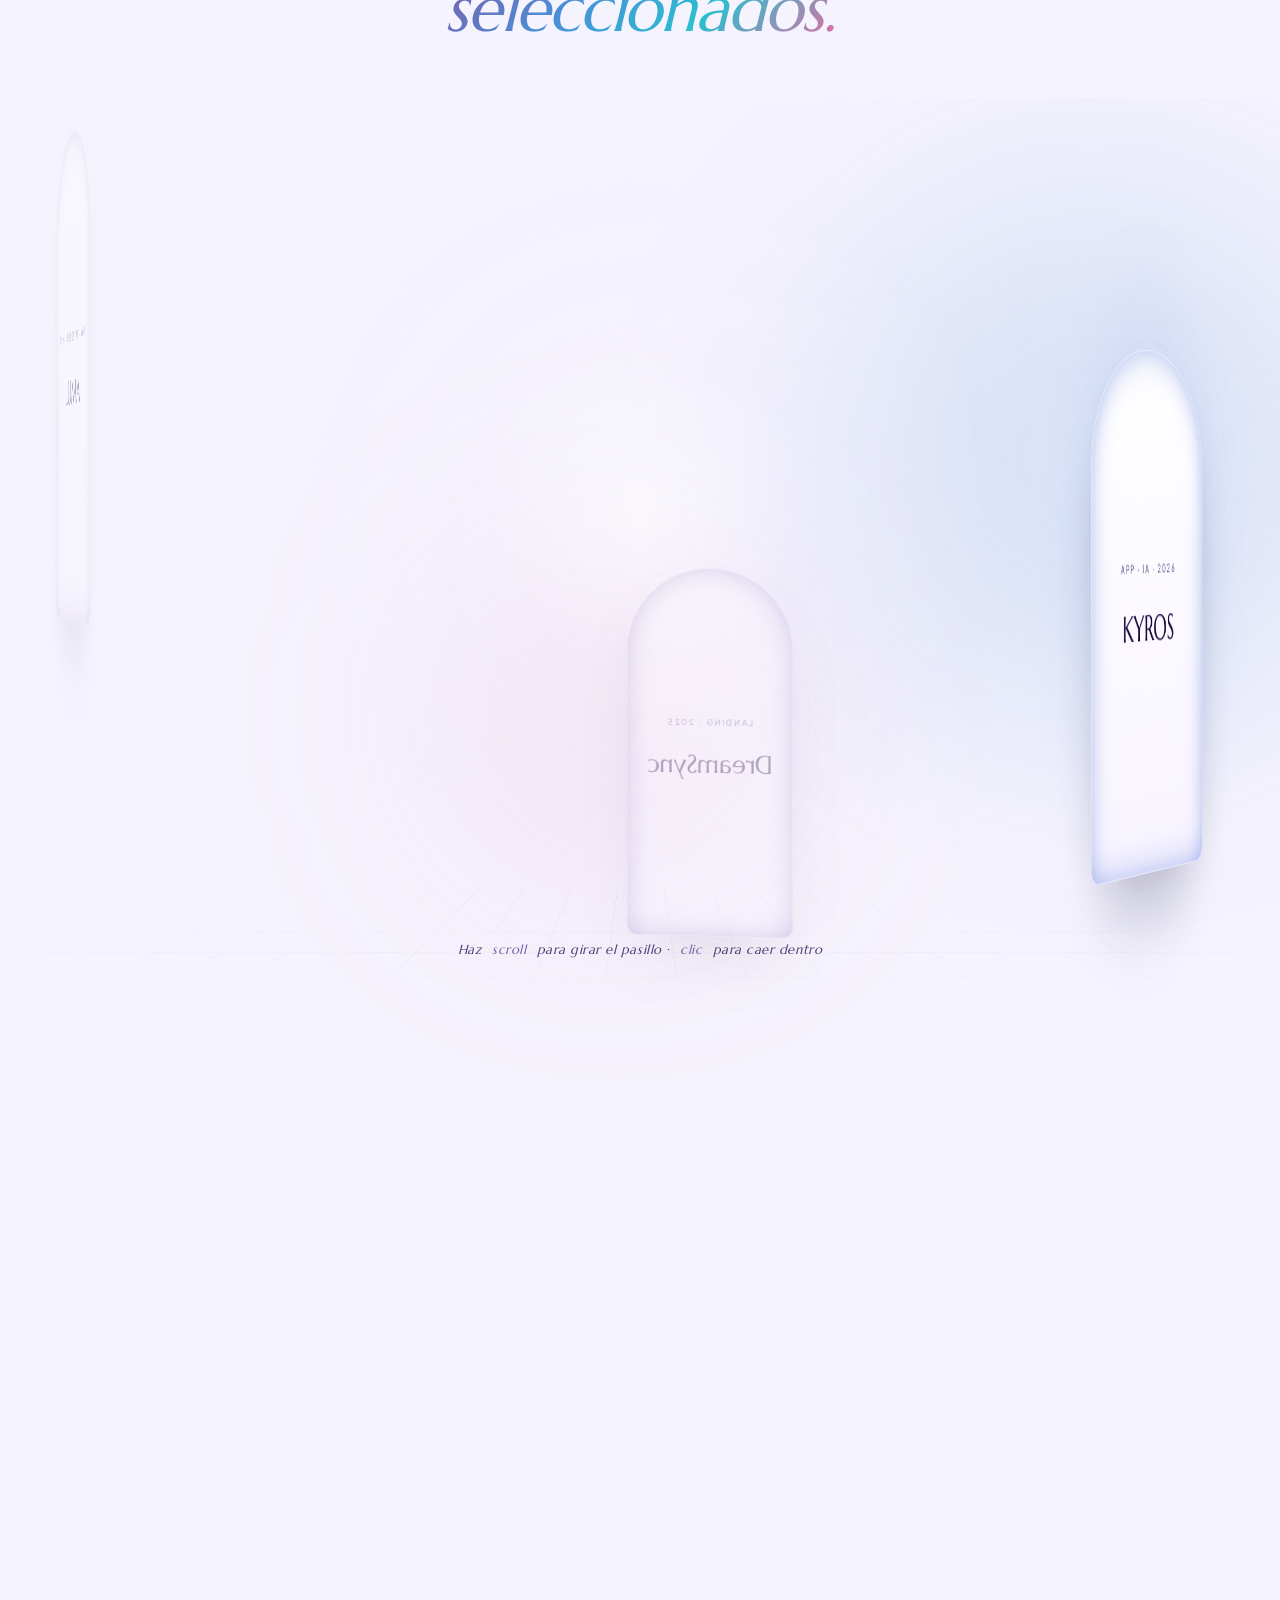
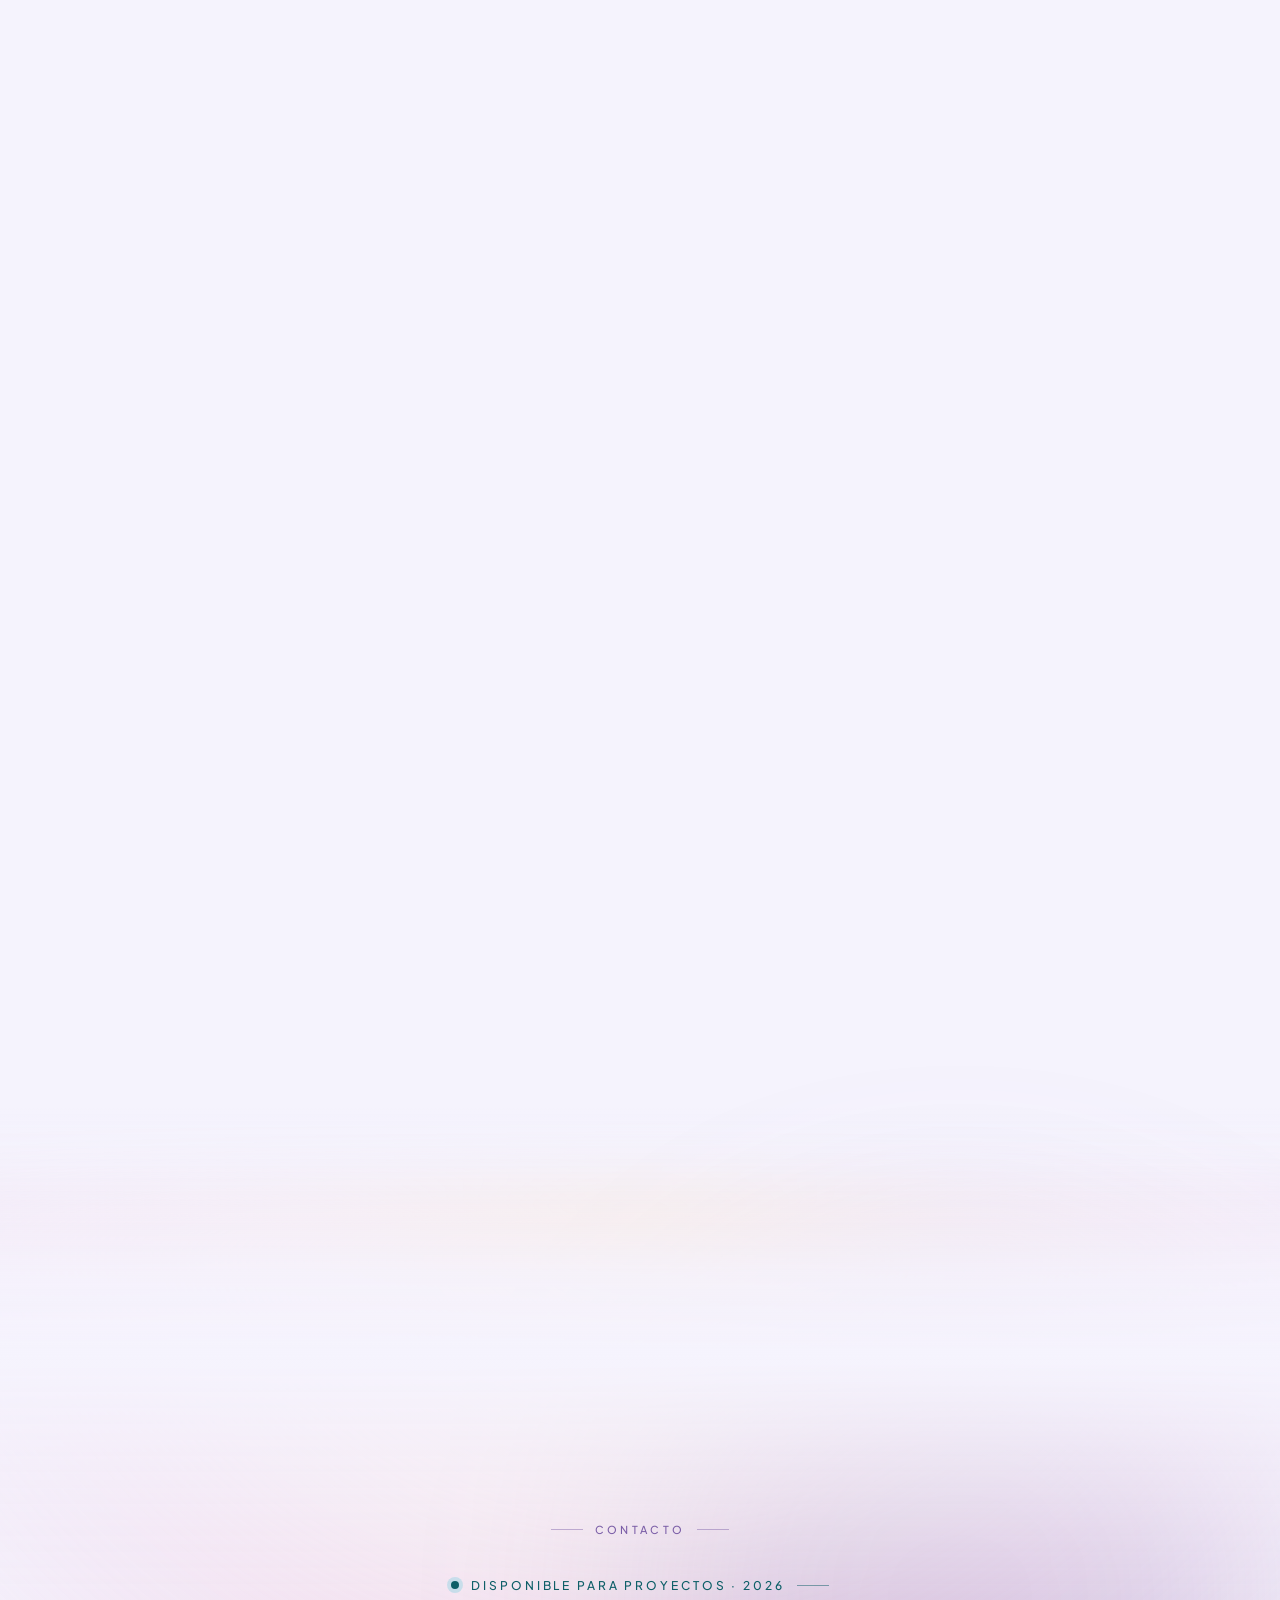
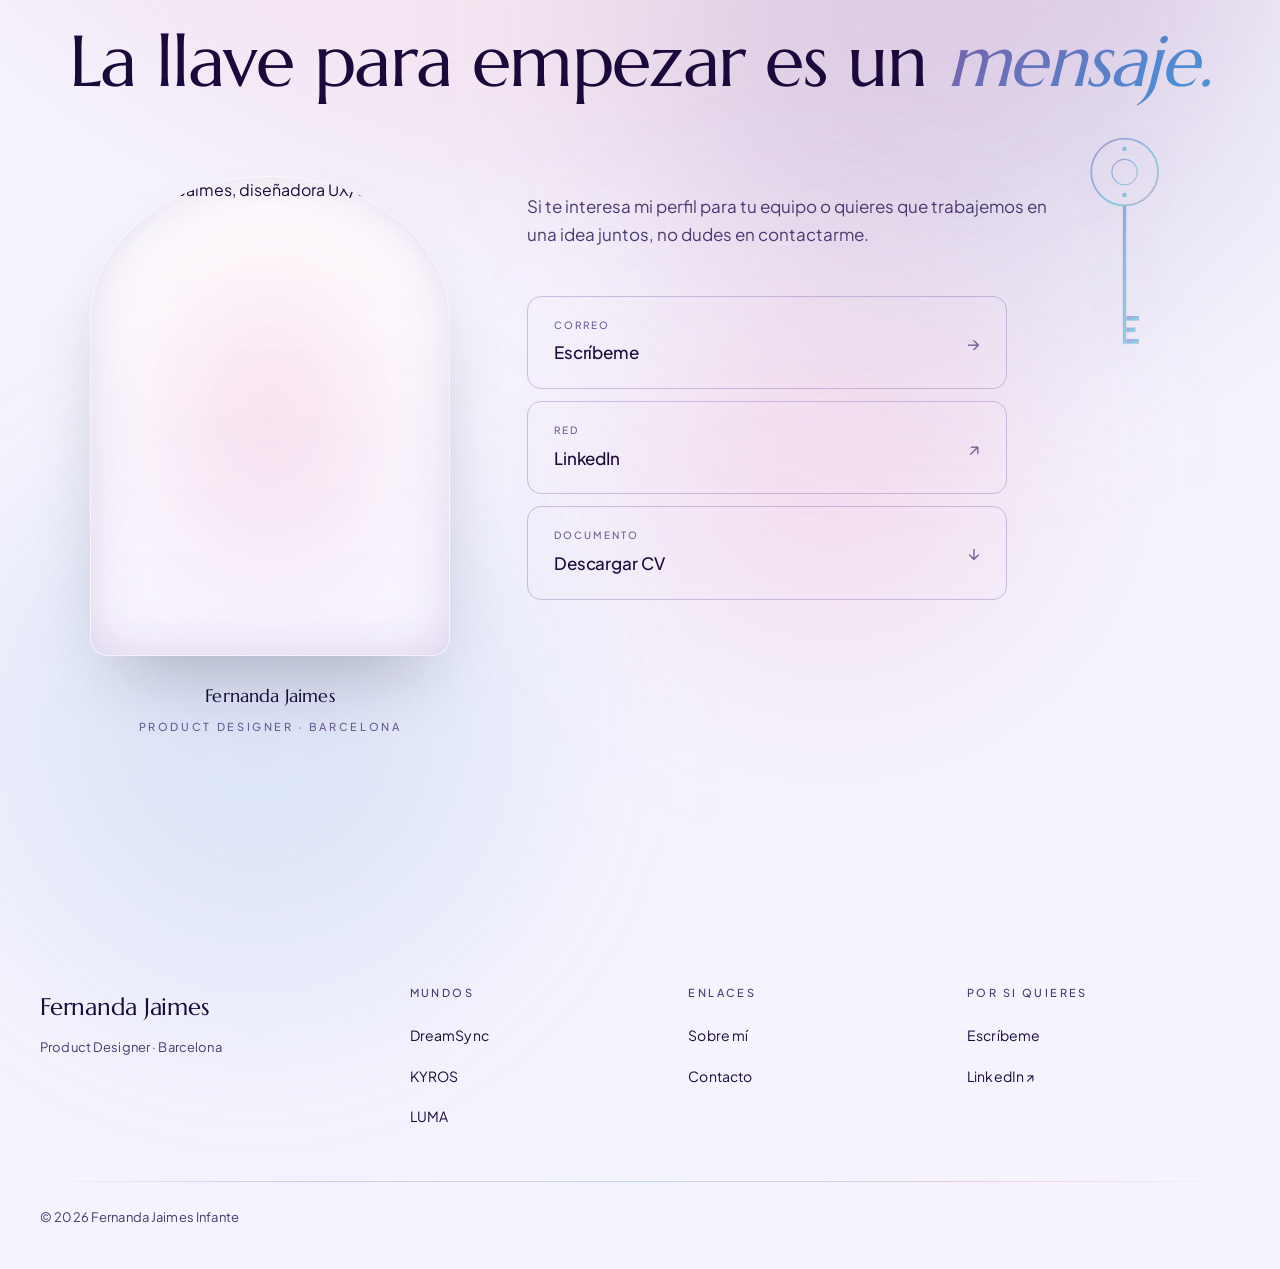
==== commit e0ce467c: "feat: actualizar portafolio con cambios de estilos y contenido Co-Authored-By: Claude Sonnet 4.6 <no" ====
--- a/index.html
+++ b/index.html
@@ -130,12 +130,23 @@
     <!-- ── SECCIÓN 2: PROYECTOS — La Sala de las Puertas ───── -->
     <section id="proyectos" class="portal-room" aria-labelledby="proyectos-title">
 
+      <!-- Header tipográfico — fuera del sticky para que el stage
+           tenga el 100vh completo para las puertas -->
+      <header class="portal-room__header">
+        <span class="portal-room__label">Proyectos</span>
+        <h2 id="proyectos-title" class="portal-room__title">
+          Casos de estudio <br/><em>seleccionados.</em>
+        </h2>
+      </header>
+
       <div class="portal-room__sticky">
 
         <!-- Atmósfera holográfica de fondo -->
         <div class="portal-atmosphere" aria-hidden="true">
           <div class="portal-blob portal-blob--1"></div>
-          <div class="portal-blob portal-blob--2"></div>
+          <!-- portal-blob--2 eliminado: bottom:-80px; left:5% sangraba
+               fuera del sticky y creaba un artefacto rectangular en la
+               zona de transición hacia Contacto -->
           <div class="portal-blob portal-blob--3"></div>
         </div>
 
@@ -145,25 +156,68 @@
         <!-- Partículas flotantes generadas por JS -->
         <div class="portal-particles" aria-hidden="true"></div>
 
-        <!-- Header tipográfico -->
-        <header class="portal-room__header">
-          <span class="portal-room__label">Proyectos</span>
-          <h2 id="proyectos-title" class="portal-room__title">
-            Casos de estudio <br/><em>seleccionados.</em>
-          </h2>
-        </header>
-
-        <!-- Escenario 3D — aquí viven las puertas -->
+        <!-- Escenario 3D — aquí viven las puertas en hélice -->
         <div class="portal-stage" role="region" aria-roledescription="carrusel" aria-label="Selecciona un proyecto">
 
           <div class="portal-carousel" id="portal-carousel">
 
-            <!-- ── PUERTA 01 · DreamSync — violeta profundo · noche ── -->
+            <!-- ── PUERTA 01 · LUMA — lavanda + rosa · posición alta ── -->
             <article class="portal-door"
-                     data-project="dreamsync"
+                     data-project="luma"
                      data-index="0"
                      style="
                        --door-angle: 0deg;
+                       --door-offset-y: -210px;
+                       --accent: #9B7CBF;
+                       --enter-core: #F1E8FB;
+                       --enter-mid:  #FEC0F9;
+                       --enter-edge: #9B7CBF;
+                     ">
+              <a href="luma.html"
+                 class="portal-door__link"
+                 aria-label="Entrar al mundo de LUMA — TFM, bienestar femenino, en proceso">
+                <span class="portal-door__aura" aria-hidden="true"></span>
+                <div class="portal-door__frame">
+                  <span class="portal-door__meta" aria-hidden="true">TFM · Bienestar · WIP</span>
+                  <h3 class="portal-door__name">LUMA</h3>
+                  <span class="portal-door__half portal-door__half--left"  aria-hidden="true"></span>
+                  <span class="portal-door__half portal-door__half--right" aria-hidden="true"></span>
+                </div>
+              </a>
+            </article>
+
+            <!-- ── PUERTA 02 · KYROS — coral + periwinkle · posición media ── -->
+            <article class="portal-door portal-door--featured"
+                     data-project="kyros"
+                     data-index="1"
+                     style="
+                       --door-angle: 120deg;
+                       --door-offset-y: 0px;
+                       --accent: #738DE1;
+                       --enter-core: #FBBBA2;
+                       --enter-mid:  #A9B3E8;
+                       --enter-edge: #738DE1;
+                     ">
+              <a href="kyros.html"
+                 class="portal-door__link"
+                 aria-label="Entrar al mundo de KYROS — App de salud con IA, proyecto estrella">
+                <span class="portal-door__aura" aria-hidden="true"></span>
+                <div class="portal-door__frame">
+                  <span class="portal-door__meta" aria-hidden="true">App · IA · 2026</span>
+                  <h3 class="portal-door__name">KYROS</h3>
+                  <span class="portal-door__half portal-door__half--left"  aria-hidden="true"></span>
+                  <span class="portal-door__half portal-door__half--right" aria-hidden="true"></span>
+                </div>
+              </a>
+            </article>
+
+            <!-- ── PUERTA 03 · DreamSync — violeta profundo · posición baja ── -->
+            <article class="portal-door"
+                     data-project="dreamsync"
+                     data-index="2"
+                     style="
+                       --door-angle: 240deg;
+                       --door-offset-y: 210px;
                        --accent: #4C319A;
                        --enter-core: #4C319A;
                        --enter-mid:  #1E1B4B;
@@ -176,100 +230,20 @@
                 <div class="portal-door__frame">
                   <span class="portal-door__meta" aria-hidden="true">Landing · 2025</span>
                   <h3 class="portal-door__name">DreamSync</h3>
-
-                  <!-- Hojas que se abren al entrar -->
                   <span class="portal-door__half portal-door__half--left"  aria-hidden="true"></span>
                   <span class="portal-door__half portal-door__half--right" aria-hidden="true"></span>
                 </div>
               </a>
             </article>
 
-            <!-- ── PUERTA 02 · KYROS (estrella) — coral cálido + azul periwinkle ── -->
-            <article class="portal-door portal-door--featured"
-                     data-project="kyros"
-                     data-index="1"
-                     style="
-                       --door-angle: 120deg;
-                       --accent: #738DE1;
-                       --enter-core: #FBBBA2;
-                       --enter-mid:  #A9B3E8;
-                       --enter-edge: #738DE1;
-                     ">
-              <a href="kyros.html"
-                 class="portal-door__link"
-                 aria-label="Entrar al mundo de KYROS — App de salud con IA, proyecto estrella">
-                <span class="portal-door__aura" aria-hidden="true"></span>
-                <div class="portal-door__frame">
-                  <span class="portal-door__meta" aria-hidden="true">App · IA · 2026</span>
-                  <h3 class="portal-door__name">KYROS</h3>
-
-                  <span class="portal-door__half portal-door__half--left"  aria-hidden="true"></span>
-                  <span class="portal-door__half portal-door__half--right" aria-hidden="true"></span>
-                </div>
-              </a>
-            </article>
-
-            <!-- ── PUERTA 03 · LUMA (WIP) — lavanda saturado + rosa + lila luz ── -->
-            <article class="portal-door"
-                     data-project="luma"
-                     data-index="2"
-                     style="
-                       --door-angle: 240deg;
-                       --accent: #9B7CBF;
-                       --enter-core: #F1E8FB;
-                       --enter-mid:  #FEC0F9;
-                       --enter-edge: #9B7CBF;
-                     ">
-              <a href="luma.html"
-                 class="portal-door__link"
-                 aria-label="Entrar al mundo de LUMA — TFM, bienestar femenino, en proceso">
-                <span class="portal-door__aura" aria-hidden="true"></span>
-                <div class="portal-door__frame">
-                  <span class="portal-door__meta" aria-hidden="true">TFM · Bienestar · WIP</span>
-                  <h3 class="portal-door__name">LUMA</h3>
-
-                  <span class="portal-door__half portal-door__half--left"  aria-hidden="true"></span>
-                  <span class="portal-door__half portal-door__half--right" aria-hidden="true"></span>
-                </div>
-              </a>
-            </article>
-
           </div><!-- /portal-carousel -->
 
         </div><!-- /portal-stage -->
 
-        <!-- Controles -->
-        <div class="portal-controls">
-
-          <div class="portal-dots" role="tablist">
-            <button class="portal-arrow portal-arrow--prev" aria-label="Puerta anterior">
-              <svg viewBox="0 0 24 24" aria-hidden="true">
-                <path d="M15 6l-6 6 6 6" stroke-linecap="round" stroke-linejoin="round"/>
-              </svg>
-            </button>
-
-            <button class="portal-dot is-active" data-index="0" role="tab" aria-label="DreamSync">
-              <span class="portal-dot__indicator" aria-hidden="true"></span>
-            </button>
-            <button class="portal-dot" data-index="1" role="tab" aria-label="KYROS">
-              <span class="portal-dot__indicator" aria-hidden="true"></span>
-            </button>
-            <button class="portal-dot" data-index="2" role="tab" aria-label="LUMA">
-              <span class="portal-dot__indicator" aria-hidden="true"></span>
-            </button>
-
-            <button class="portal-arrow portal-arrow--next" aria-label="Siguiente puerta">
-              <svg viewBox="0 0 24 24" aria-hidden="true">
-                <path d="M9 6l6 6-6 6" stroke-linecap="round" stroke-linejoin="round"/>
-              </svg>
-            </button>
-          </div>
-
-          <p class="portal-hint">
-            Haz <span>scroll</span> para girar el pasillo · <span>clic</span> para caer dentro
-          </p>
-
-        </div>
+        <!-- Hint mínimo — solo texto, sin botones de navegación -->
+        <p class="portal-hint" aria-label="Haz scroll para navegar entre proyectos">
+          Haz <span>scroll</span> para girar el pasillo · <span>clic</span> para caer dentro
+        </p>
 
       </div><!-- /portal-room__sticky -->
 
@@ -414,11 +388,10 @@
   <!-- ── FOOTER ──────────────────────────────────────────── -->
   <footer class="footer" role="contentinfo">
 
-    <!-- Atmósfera sutil — continuidad con final-hall -->
-    <div class="footer__atmosphere" aria-hidden="true">
-      <div class="footer__blob footer__blob--1"></div>
-      <div class="footer__blob footer__blob--2"></div>
-    </div>
+    <!-- footer__blob--1 eliminado: top:-80px sangraba sobre la zona de
+         transición y creaba la línea parcial izquierda arriba de "Fernanda Jaimes".
+         footer__blob--2 eliminado también: bottom:-100px sangraba hacia abajo
+         y el footer ya es visualmente limpio sobre el body #F5F3FD. -->
 
     <div class="footer__inner">
 
--- a/css/global.css
+++ b/css/global.css
@@ -15,6 +15,12 @@
   font-size: 16px;
   -webkit-text-size-adjust: 100%;
   text-size-adjust: 100%;
+  /* background en html colorea la franja del scrollbar vertical —
+     sin esto el canvas blanco del browser asoma por la derecha.
+     NO ponemos overflow-x: hidden aquí porque eso convertiría a html
+     en el scroll container y rompería position: sticky en portal-room */
+  background-color: #F5F3FD;
+  width: 100%;
 }
 
 body {
@@ -23,8 +29,11 @@
   font-weight: var(--weight-regular);
   line-height: var(--leading-relaxed);
   color: var(--color-text-primary);
-  background-color: var(--color-white);
-  overflow-x: hidden;
+  /* Lienzo global #F5F3FD — secciones transparent muestran este color */
+  background-color: #F5F3FD;
+  /* overflow-x eliminado de body también: cualquier overflow en el eje X
+     lo resolvemos en la fuente (blobs sin left/right negativo, nada > 100vw)
+     para no crear un scroll container que interfiera con position: sticky */
   -webkit-font-smoothing: antialiased;
   -moz-osx-font-smoothing: grayscale;
 }
@@ -267,7 +276,9 @@
 /* Indicador lateral flotante estilo editorial */
 .section-indicator {
   position: fixed;
-  right: 32px;
+  /* 20px del borde derecho real del viewport — más margen que antes (32px
+     podía quedar pegado al scrollbar en Windows); min para seguridad */
+  right: clamp(12px, 2vw, 28px);
   top: 50%;
   transform: translateY(-50%);
   z-index: var(--z-nav);
--- a/css/components.css
+++ b/css/components.css
@@ -46,11 +46,11 @@
   animation: blobFloat1 14s ease-in-out infinite;
 }
 
-/* Azul cielo — arriba derecha */
+/* Azul periwinkle — arriba derecha · tono cercano al #4A90D9 de marca */
 .holo-blob--2 {
   width: clamp(380px, 50vw, 700px);
   height: clamp(380px, 50vw, 700px);
-  background: rgba(150, 200, 255, 0.88);
+  background: rgba(165, 198, 236, 0.88);
   filter: blur(50px);
   top: -80px;
   right: -80px;
@@ -68,22 +68,22 @@
   animation: blobFloat3 20s ease-in-out infinite;
 }
 
-/* Azul lavanda — derecha media (reemplaza el teal) */
+/* Turquesa pastel — derecha media · trae el #2BBFCF de marca al hero */
 .holo-blob--4 {
   width: clamp(280px, 36vw, 520px);
   height: clamp(280px, 36vw, 520px);
-  background: rgba(180, 175, 240, 0.82);
-  filter: blur(58px);
+  background: rgba(140, 220, 228, 0.78);
+  filter: blur(60px);
   top: 38%;
   right: -50px;
   animation: blobFloat4 23s ease-in-out infinite;
 }
 
-/* Violeta suave — centro, la más difusa para crear fondo */
+/* Violeta aurora — centro, difusa · pulla del #7B5EA7 de marca */
 .holo-blob--5 {
   width: clamp(300px, 40vw, 580px);
   height: clamp(300px, 40vw, 580px);
-  background: rgba(195, 172, 255, 0.78);
+  background: rgba(175, 150, 215, 0.78);
   filter: blur(72px);
   top: 22%;
   left: 32%;
@@ -100,18 +100,23 @@
   inset: 0;
   z-index: 0;
   pointer-events: none;
+  /* Paleta unificada del portafolio:
+     violeta #7B5EA7 → azul #4A90D9 → turquesa #2BBFCF → pink del botón
+     → rosa #E86BA0. Los mismos hues que viven en los títulos italic
+     ("seleccionados", "diseñar", "mensaje") y en el hover de los
+     botones de contacto. Cada sección habla el mismo idioma. */
   background: linear-gradient(
     125deg,
-    rgba(244, 160, 205, 0.30) 0%,
-    rgba(150, 200, 255, 0.24) 25%,
-    rgba(195, 172, 255, 0.28) 50%,
-    rgba(180, 175, 240, 0.22) 75%,
-    rgba(232, 107, 160, 0.22) 100%
+    rgba(123,  94, 167, 0.28) 0%,
+    rgba( 74, 144, 217, 0.24) 28%,
+    rgba( 43, 191, 207, 0.22) 52%,
+    rgba(214, 127, 176, 0.24) 76%,
+    rgba(232, 107, 160, 0.26) 100%
   );
   background-size: 400% 400%;
   animation: overlayDrift 22s ease-in-out infinite;
   mix-blend-mode: screen;
-  opacity: 0.6;
+  opacity: 0.65;
 }
 
 /* ── CAPA DOF: profundidad de campo ───────────────────────────
@@ -1355,52 +1360,26 @@
    estética aurora, pero sobrio y legible (AA/AAA contraste)    */
 .footer {
   position: relative;
-  background: #F5F3FD;
+  /* transparent: el body #F5F3FD es el lienzo; sin bloque sólido
+     que cree una línea dura contra el final-hall de arriba */
+  background: transparent;
   padding-block: clamp(56px, 8vw, 96px) clamp(28px, 4vw, 40px);
-  overflow: hidden;
-  isolation: isolate;
-}
-
-/* Fade superior — empalma con final-hall */
-.footer::before {
-  content: '';
-  position: absolute;
-  top: 0; left: 0; right: 0;
-  height: 100px;
-  background: linear-gradient(to bottom, #F5F3FD 0%, transparent 100%);
-  z-index: 1;
-  pointer-events: none;
-}
-
-/* Atmósfera — blobs aurora muy sutiles */
-.footer__atmosphere {
-  position: absolute;
-  inset: 0;
-  pointer-events: none;
-  z-index: 0;
-}
-
-.footer__blob {
-  position: absolute;
-  border-radius: 50%;
-  filter: blur(100px);
-}
-
-.footer__blob--1 {
-  width: clamp(260px, 36vw, 480px);
-  height: clamp(260px, 36vw, 480px);
-  background: rgba(123, 94, 167, 0.12);
-  top: -80px;
-  left: -60px;
-}
-
-.footer__blob--2 {
-  width: clamp(240px, 32vw, 420px);
-  height: clamp(240px, 32vw, 420px);
-  background: rgba(74, 144, 217, 0.10);
-  bottom: -100px;
-  right: -80px;
-}
+  overflow: visible;
+  /* isolation: isolate eliminado — confinaba el stacking context
+     y causaba que el texto "Product Designer · Barcelona" se
+     pintara fuera del flujo visual normal del grid */
+}
+
+/* footer::before eliminado: con footer y final-hall ambos transparent
+   sobre body #F5F3FD, el gradiente semi-opaco (0.6) creaba exactamente
+   la línea horizontal visible que el ojo detecta en la unión. Sin él,
+   el fondo del body fluye uniforme de un extremo al otro. */
+
+/* footer__atmosphere, footer__blob--1/2 eliminados:
+   blob--1 top:-80px sangraba arriba del footer y creaba una línea
+   parcial izquierda visible justo encima de "Fernanda Jaimes".
+   El footer es visualmente limpio sobre el lienzo #F5F3FD del body
+   sin necesitar atmósfera propia. */
 
 /* Contenedor principal */
 .footer__inner {
@@ -1719,9 +1698,9 @@
 .hero-phrase-section {
   padding-block: clamp(88px, 11vw, 148px);
   text-align: center;
-  background: #F5F3FD;
-  position: relative;
-  overflow: hidden;
+  background: transparent;
+  position: relative;
+  overflow: visible;
 }
 
 /* Ambient blob de fondo para coherencia con el resto */
@@ -1881,7 +1860,9 @@
 .sobre-mi-section {
   background: #F5F3FD;
   position: relative;
-  overflow: hidden;
+  /* overflow: visible — blobs en los bordes se difuminan entre
+     secciones; ya tiene ::before/::after fades para la transición */
+  overflow: visible;
   padding-block: clamp(80px, 11vw, 160px);
 }
 
--- a/css/portal.css
+++ b/css/portal.css
@@ -1,16 +1,19 @@
 /* ============================================================
-   PORTAL.CSS — La Sala de las Puertas
-   Carrusel 3D de proyectos · Alice en el País de las Maravillas
+   PORTAL.CSS — La Sala de las Puertas en Hélice
+   Carrusel 3D con escalonado vertical · Alice en el País de las Maravillas
    Portfolio Personal · Fernanda Jaimes · UX/UI Designer
    ============================================================ */
 
 /* ── ROOT VARS — Geometría de puertas ─────────────────────── */
 :root {
-  --door-width:  clamp(200px, 20vw, 280px);
-  /* Altura responsiva al viewport vertical — evita que las puertas
-     se desborden sobre el título en pantallas cortas (laptops 13"). */
-  --door-height: min(clamp(320px, 32vw, 440px), 52vh);
-  --door-radius: clamp(260px, 28vw, 400px);
+  /* Ancho proporcional a la altura — forma "puerta/píldora" */
+  --door-width:  clamp(195px, 16vw, 250px);
+  /* Altura relativa al viewport: nunca supera 460px ni el 50vh,
+     así la tarjeta activa cabe siempre con margen arriba y abajo */
+  --door-height: clamp(300px, 50vh, 460px);
+  /* Radio compacto: separa las puertas sin que el cilindro
+     quede demasiado ancho (rango 560–660 px) */
+  --door-radius: clamp(560px, 42vw, 660px);
 }
 
 /* ============================================================
@@ -18,13 +21,20 @@
    ============================================================ */
 .portal-room {
   position: relative;
-  background: #F5F3FD;
-  min-height: 260vh;      /* runway para scroll-driven rotation */
-  isolation: isolate;
-  overflow: clip;
-}
-
-/* Fade superior — empalme con la frase anterior */
+  background: transparent;
+  min-height: calc(500vh + 300px);
+  /* isolation: isolate ELIMINADO — con él, el ::after (z-index:4)
+     quedaba atrapado en el stacking context del portal y no podía
+     cubrir el halo del final-hall que sangra hacia arriba.
+     Sin isolation, el ::after pasa al root context (z-index:4 > 0
+     del final-hall), lo cual lo pone POR ENCIMA del halo sangrante
+     y crea una transición suave invisible. */
+
+  /* Respiro extra al fondo: el sticky termina de rotar, luego el
+     usuario ve 15vh de escena difuminada antes de llegar a Contacto */
+  padding-bottom: clamp(60px, 10vh, 140px);
+}
+
 .portal-room::before {
   content: '';
   position: absolute;
@@ -35,25 +45,41 @@
   pointer-events: none;
 }
 
-/* Fade inferior — empalme con contacto */
 .portal-room::after {
   content: '';
   position: absolute;
   bottom: 0; left: 0; right: 0;
-  height: 140px;
-  background: linear-gradient(to top, #F5F3FD 0%, transparent 100%);
+  /* Fade largo: la escena 3D se disuelve en el color del body
+     a lo largo de 28vh (~250–380px) antes de que comience Contacto.
+     Con isolation eliminado del padre, este z-index:4 en el root
+     context cubre el halo del final-hall que sangra hacia arriba. */
+  height: clamp(220px, 28vh, 380px);
+  background: linear-gradient(
+    to top,
+    #F5F3FD 0%,
+    rgba(245, 243, 253, 0.85) 35%,
+    rgba(245, 243, 253, 0.40) 65%,
+    transparent 100%
+  );
   z-index: 4;
   pointer-events: none;
 }
 
-/* ── Sticky stage — lo que queda anclado mientras haces scroll ── */
 .portal-room__sticky {
   position: sticky;
   top: 0;
   height: 100vh;
   display: flex;
   flex-direction: column;
-  overflow: hidden;
+  /* overflow-x: clip — recorta el suelo de 260vw y los blobs laterales
+     SIN crear un scroll container (a diferencia de overflow:hidden).
+     Esto preserva position:sticky que necesita el viewport como container.
+     overflow-y: visible — permite que el resplandor (aura) de las puertas
+     se extienda 160px más allá del límite inferior del sticky. */
+  overflow-x: clip;
+  overflow-y: visible;
+  /* clip-path mantiene el recorte del techo y permite el glow inferior */
+  clip-path: inset(0 0 -160px 0);
   z-index: 1;
 }
 
@@ -77,32 +103,20 @@
   height: clamp(320px, 42vw, 580px);
   background: rgba(74, 144, 217, 0.16);
   filter: blur(110px);
-  top: 10%;
-  right: -80px;
+  top: 10%; right: -80px;
   animation: blobFloat3 16s ease-in-out infinite;
 }
 
-.portal-blob--2 {
-  width: clamp(280px, 36vw, 500px);
-  height: clamp(280px, 36vw, 500px);
-  background: rgba(123, 94, 167, 0.14);
-  filter: blur(110px);
-  bottom: -80px;
-  left: 5%;
-  animation: blobFloat1 19s ease-in-out infinite;
-}
 
 .portal-blob--3 {
   width: clamp(200px, 26vw, 360px);
   height: clamp(200px, 26vw, 360px);
   background: rgba(232, 107, 160, 0.12);
   filter: blur(115px);
-  top: 50%;
-  left: 35%;
+  top: 50%; left: 35%;
   animation: blobFloat2 23s ease-in-out infinite;
 }
 
-/* Partículas — pequeños puntos que flotan hacia arriba */
 .portal-particles {
   position: absolute;
   inset: 0;
@@ -113,8 +127,7 @@
 
 .portal-particle {
   position: absolute;
-  width: 3px;
-  height: 3px;
+  width: 3px; height: 3px;
   border-radius: 50%;
   background: var(--color-violet-aurora);
   opacity: 0;
@@ -122,29 +135,19 @@
 }
 
 @keyframes portalParticleFloat {
-  0% {
-    transform: translateY(10vh) translateX(0);
-    opacity: 0;
-  }
-  10% {
-    opacity: 0.5;
-  }
-  90% {
-    opacity: 0.5;
-  }
-  100% {
-    transform: translateY(-105vh) translateX(var(--drift, 20px));
-    opacity: 0;
-  }
-}
-
-/* ── Suelo ajedrezado con perspectiva — guiño a Alicia ── */
+  0%   { transform: translateY(10vh) translateX(0);                       opacity: 0; }
+  10%  {                                                                    opacity: 0.5; }
+  90%  {                                                                    opacity: 0.5; }
+  100% { transform: translateY(-105vh) translateX(var(--drift, 20px));    opacity: 0; }
+}
+
 .portal-floor {
   position: absolute;
-  bottom: -5%;
-  left: 50%;
-  width: 260vw;
-  height: 70vh;
+  bottom: -5%; left: 50%;
+  /* 260vw centrado: el borde izquierdo queda ~80vw fuera del viewport
+     (off-screen) → no hay arista 3D visible. Con overflow-x:clip en el
+     sticky no se genera scroll horizontal. */
+  width: 260vw; height: 70vh;
   transform: translateX(-50%) perspective(600px) rotateX(62deg);
   transform-origin: center bottom;
   background-image:
@@ -158,13 +161,17 @@
 }
 
 /* ============================================================
-   3. HEADER — título tipográfico
+   3. HEADER
    ============================================================ */
 .portal-room__header {
-  position: relative;
-  z-index: 3;
-  padding: clamp(20px, 3.5vh, 48px) var(--padding-x) 0;
+  /* Ahora vive fuera del sticky — es un bloque estático encima del
+     carrusel. Scroll normal: aparece al entrar a la sección, sube
+     y desaparece cuando el sticky toma el control. */
+  position: relative;
+  z-index: 2;
+  padding: clamp(80px, 12vh, 140px) var(--padding-x) clamp(40px, 6vh, 80px);
   text-align: center;
+  background: #F5F3FD;
 }
 
 .portal-room__label {
@@ -195,42 +202,26 @@
   color: transparent;
 }
 
-.portal-room__subtitle {
-  max-width: 520px;
-  margin: var(--space-16) auto 0;
-  font-size: 15px;
-  line-height: 1.65;
-  color: var(--color-text-secondary);
-}
-
-.portal-room__subtitle em {
-  font-style: italic;
-  color: var(--color-violet-aurora);
-}
-
 /* ============================================================
    4. STAGE — contenedor 3D del carrusel
    ============================================================ */
 .portal-stage {
   position: relative;
   flex: 1;
-  perspective: 1500px;
+  /* Perspectiva grande para el radio de 1000px: a menor perspectiva
+     la puerta frontal se agranda demasiado. Con 2500px queda ~1.67× */
+  perspective: 2500px;
   perspective-origin: 50% 50%;
   display: flex;
   align-items: center;
   justify-content: center;
-  /* Empuja ligeramente las puertas hacia abajo del centro óptico
-     para dar aire al título arriba sin que se sientan flotantes */
-  padding-top: clamp(40px, 8vh, 120px);
   z-index: 2;
 }
 
-/* Halo de luz detrás del carrusel */
 .portal-stage::before {
   content: '';
   position: absolute;
-  top: 50%;
-  left: 50%;
+  top: 50%; left: 50%;
   width: clamp(500px, 60vw, 800px);
   height: clamp(500px, 60vw, 800px);
   transform: translate(-50%, -50%);
@@ -249,14 +240,13 @@
   width: var(--door-width);
   height: var(--door-height);
   transform-style: preserve-3d;
-  transform: rotateY(var(--rotation, 0deg));
-  /* Transición por defecto (navegación manual) */
+  /* rotateY gira el cilindro; translateY lo desplaza verticalmente
+     para centrar la puerta enfocada en pantalla al hacer scroll */
+  transform: rotateY(var(--rotation, 0deg)) translateY(var(--carousel-y, 210px));
   transition: transform 0.85s cubic-bezier(0.22, 1, 0.36, 1);
   will-change: transform;
 }
 
-/* En modo scroll el JS aplica lerp frame a frame → la transición CSS
-   debe estar desactivada para que los dos sistemas no peleen. */
 .portal-carousel.is-scrolling {
   transition: none;
 }
@@ -266,16 +256,17 @@
    ============================================================ */
 .portal-door {
   position: absolute;
-  top: 0;
-  left: 0;
+  top: 0; left: 0;
   width: var(--door-width);
   height: var(--door-height);
   transform-style: preserve-3d;
+  /* --door-offset-y escala la puerta verticalmente en la hélice:
+     LUMA sube (-115px), KYROS centro (0), DreamSync baja (+115px).
+     translateY va DESPUÉS de translateZ para quedar en espacio mundo. */
   transform:
     rotateY(var(--door-angle, 0deg))
-    translateZ(var(--door-radius));
-  /* Ya no usamos filter:blur — es muy costoso en scroll y causa jank.
-     La profundidad se siente por opacidad + la escena 3D del carrusel. */
+    translateZ(var(--door-radius))
+    translateY(var(--door-offset-y, 0px));
   opacity: 0.32;
   transition: opacity 0.55s cubic-bezier(0.22, 1, 0.36, 1);
   will-change: opacity;
@@ -285,12 +276,10 @@
   opacity: 1;
 }
 
-/* El link ocupa toda la puerta */
 .portal-door__link {
   display: block;
   position: relative;
-  width: 100%;
-  height: 100%;
+  width: 100%; height: 100%;
   text-decoration: none;
   color: inherit;
   cursor: pointer;
@@ -303,21 +292,14 @@
     0 30px 70px -20px rgba(13, 11, 26, 0.30);
 }
 
-/* ── Aura detrás de la puerta — brilla en foco ── */
+/* ── Aura detrás de la puerta ── */
 .portal-door__aura {
   position: absolute;
   inset: -30%;
-  background: radial-gradient(
-    ellipse at center,
-    var(--accent) 0%,
-    transparent 60%
-  );
+  background: radial-gradient(ellipse at center, var(--accent) 0%, transparent 60%);
   opacity: 0;
   filter: blur(40px);
-  transition:
-    opacity 0.6s ease,
-    background 0.45s ease,
-    transform 0.6s ease;
+  transition: opacity 0.6s ease, background 0.45s ease, transform 0.6s ease;
   z-index: 0;
   pointer-events: none;
 }
@@ -326,7 +308,7 @@
   opacity: 0.35;
 }
 
-/* ── Marco de la puerta — arco en la parte superior ── */
+/* ── Marco arqueado ── */
 .portal-door__frame {
   position: absolute;
   inset: 0;
@@ -335,14 +317,7 @@
     calc(var(--door-width) / 2)
     14px 14px;
   overflow: hidden;
-  /* Fondo sólido opaco en vez de semi-transparente + backdrop-filter:
-     elimina el coste de compositing durante el scroll. */
-  background:
-    linear-gradient(
-      180deg,
-      #ffffff 0%,
-      #F8F4FF 100%
-    );
+  background: linear-gradient(180deg, #ffffff 0%, #F8F4FF 100%);
   box-shadow:
     0 40px 80px -30px rgba(13, 11, 26, 0.30),
     0 0 0 1px rgba(255, 255, 255, 0.5) inset,
@@ -350,32 +325,26 @@
   transform-style: preserve-3d;
   transition:
     box-shadow 0.6s ease,
-    transform 0.6s cubic-bezier(0.22, 1, 0.36, 1);
+    transform   0.6s cubic-bezier(0.22, 1, 0.36, 1);
   z-index: 1;
 }
 
-/* Hover: la puerta se abre — gradiente completo del proyecto.
-   El gradiente (edge → mid → core, top → bottom) reproduce exactamente
-   el del hero del proyecto, así el palette te acompaña desde el home
-   hasta que aterrizas en el caso. */
+/* Hover: abre con la paleta del proyecto */
 .portal-door.is-focus .portal-door__link:hover .portal-door__frame {
   transform: translateZ(30px) scale(1.02);
-  background:
-    linear-gradient(
-      180deg,
-      var(--enter-edge, var(--accent)) 0%,
-      var(--enter-mid,  var(--accent)) 45%,
-      var(--enter-core, var(--accent)) 100%
-    );
+  background: linear-gradient(
+    180deg,
+    var(--enter-edge, var(--accent)) 0%,
+    var(--enter-mid,  var(--accent)) 45%,
+    var(--enter-core, var(--accent)) 100%
+  );
   box-shadow:
     0 60px 120px -40px color-mix(in srgb, var(--enter-mid, var(--accent)) 55%, transparent),
     0 0 0 1px rgba(255, 255, 255, 0.35) inset,
     0 0 90px -10px var(--enter-core, var(--accent)) inset;
 }
 
-/* Contraste: en DreamSync el gradiente es oscuro, así que el texto
-   se flipea a blanco en hover. Los otros dos (Kyros, Luma) tienen
-   gradientes claros y conservan el color oscuro por defecto. */
+/* DreamSync: gradiente oscuro → texto blanco */
 .portal-door[data-project="dreamsync"].is-focus .portal-door__link:hover .portal-door__name {
   color: #FAFAFA;
 }
@@ -383,13 +352,11 @@
   color: rgba(255, 255, 255, 0.70);
 }
 
-/* Transición suave del color del texto para que acompañe al gradiente */
 .portal-door__name,
 .portal-door__meta {
   transition: color 0.6s cubic-bezier(0.22, 1, 0.36, 1);
 }
 
-/* Aura en hover: usa la paleta completa, no solo el accent */
 .portal-door.is-focus .portal-door__link:hover .portal-door__aura {
   opacity: 0.6;
   background: radial-gradient(
@@ -400,87 +367,11 @@
   );
 }
 
-/* Motto en hover: más intenso */
-.portal-door.is-focus .portal-door__link:hover .portal-door__motto {
-  opacity: 1;
-  letter-spacing: 0.08em;
-}
-
-/* Borde dorado ornamental dentro del marco */
-.portal-door__ornament {
-  position: absolute;
-  inset: 14px;
-  border-radius:
-    calc(var(--door-width) / 2 - 14px)
-    calc(var(--door-width) / 2 - 14px)
-    6px 6px;
-  border: 1px solid color-mix(in srgb, var(--accent) 45%, transparent);
-  pointer-events: none;
-  z-index: 2;
-}
-
-.portal-door__ornament::before,
-.portal-door__ornament::after {
-  content: '';
-  position: absolute;
-  width: 24px;
-  height: 24px;
-  border: 1px solid color-mix(in srgb, var(--accent) 55%, transparent);
-}
-
-/* Ornamentos inferiores */
-.portal-door__ornament::before {
-  bottom: 20px;
-  left: 20px;
-  border-right: none;
-  border-top: none;
-}
-
-.portal-door__ornament::after {
-  bottom: 20px;
-  right: 20px;
-  border-left: none;
-  border-top: none;
-}
-
-/* ── Seam central — insinúa que es una puerta de dos hojas ── */
-.portal-door__seam {
-  position: absolute;
-  top: 20px;
-  bottom: 20px;
-  left: 50%;
-  width: 1px;
-  background: linear-gradient(
-    to bottom,
-    transparent 0%,
-    color-mix(in srgb, var(--accent) 30%, transparent) 15%,
-    color-mix(in srgb, var(--accent) 30%, transparent) 85%,
-    transparent 100%
-  );
-  transform: translateX(-50%);
-  z-index: 3;
-  pointer-events: none;
-}
-
-/* ── Plaquita con número ── */
-.portal-door__plaque {
-  position: absolute;
-  top: 28px;
-  left: 50%;
-  transform: translateX(-50%);
-  font-family: var(--font-heading);
-  font-size: 12px;
-  letter-spacing: 0.32em;
-  color: color-mix(in srgb, var(--accent) 75%, transparent);
-  z-index: 4;
-}
-
-/* ── Etiqueta tipo "tag" ── */
+/* ── Etiqueta de tipo ── */
 .portal-door__meta {
   position: absolute;
-  top: 40%;
-  left: 50%;
-  transform: translateX(-50%);
+  top: 40%; left: 0; right: 0;
+  text-align: center;
   font-size: 10px;
   font-weight: var(--weight-medium);
   letter-spacing: 0.22em;
@@ -490,15 +381,10 @@
   z-index: 4;
 }
 
-/* ── Nombre del proyecto ──
-   Centrado vertical (≈50%) tras retirar la cerradura. El nombre es
-   el sello/emblema de la puerta; todo el resto del frame queda libre
-   para que el gradiente respire. */
+/* ── Nombre del proyecto ── */
 .portal-door__name {
   position: absolute;
-  top: 50%;
-  left: 0;
-  right: 0;
+  top: 50%; left: 0; right: 0;
   text-align: center;
   font-family: var(--font-heading);
   font-size: clamp(26px, 2.4vw, 38px);
@@ -511,98 +397,17 @@
   z-index: 4;
 }
 
-/* ── Cerradura ornamental ── */
-.portal-door__keyhole {
-  position: absolute;
-  top: 62%;
-  left: 50%;
-  transform: translateX(-50%);
-  width: 22px;
-  height: 34px;
-  z-index: 4;
-}
-
-.portal-door__keyhole::before {
-  content: '';
-  position: absolute;
-  top: 0;
-  left: 50%;
-  transform: translateX(-50%);
-  width: 12px;
-  height: 12px;
-  border-radius: 50%;
-  background: var(--accent);
-  opacity: 0.55;
-}
-
-.portal-door__keyhole::after {
-  content: '';
-  position: absolute;
-  top: 9px;
-  left: 50%;
-  transform: translateX(-50%);
-  width: 0;
-  height: 0;
-  border-left: 5px solid transparent;
-  border-right: 5px solid transparent;
-  border-top: 22px solid var(--accent);
-  opacity: 0.55;
-}
-
-/* Cerradura brilla cuando la puerta está en foco */
-.portal-door.is-focus .portal-door__keyhole::before,
-.portal-door.is-focus .portal-door__keyhole::after {
-  opacity: 1;
-  filter: drop-shadow(0 0 8px var(--accent));
-  animation: keyholeGlow 2.4s ease-in-out infinite;
-}
-
-@keyframes keyholeGlow {
-  0%, 100% { opacity: 0.7; }
-  50%      { opacity: 1; }
-}
-
-/* ── Lema al pie de la puerta ──
-   Usa color-mix para mantener el matiz del accent pero con contraste AA */
-.portal-door__motto {
-  position: absolute;
-  bottom: 44px;
-  left: 0;
-  right: 0;
-  text-align: center;
-  font-family: var(--font-heading);
-  font-style: italic;
-  font-size: 14px;
-  letter-spacing: 0.04em;
-  color: color-mix(in srgb, var(--accent) 55%, var(--color-text-primary));
-  z-index: 4;
-  transition: letter-spacing 0.4s ease, color 0.4s ease;
-}
-
-.portal-door__motto::before,
-.portal-door__motto::after {
-  content: '·';
-  display: inline-block;
-  margin: 0 10px;
-  color: color-mix(in srgb, var(--accent) 70%, transparent);
-}
-
-/* ── Hojas que se abren — animación de entrada ── */
+/* ── Hojas que se abren al entrar ── */
 .portal-door__half {
   position: absolute;
-  top: 0;
-  bottom: 0;
+  top: 0; bottom: 0;
   width: 50%;
-  background: linear-gradient(
-    180deg,
-    rgba(255, 255, 255, 0.98) 0%,
-    rgba(248, 244, 255, 1) 100%
-  );
+  background: linear-gradient(180deg, rgba(255,255,255,0.98) 0%, rgba(248,244,255,1) 100%);
   pointer-events: none;
   z-index: 5;
   opacity: 0;
   transition:
-    opacity 0.15s ease-out,
+    opacity   0.15s ease-out,
     transform 0.85s cubic-bezier(0.55, 0, 0.25, 1);
   backface-visibility: hidden;
 }
@@ -611,35 +416,20 @@
   left: 0;
   transform-origin: left center;
   border-right: 1px solid color-mix(in srgb, var(--accent) 25%, transparent);
-  border-radius:
-    calc(var(--door-width) / 2)
-    0 0 14px;
+  border-radius: calc(var(--door-width) / 2) 0 0 14px;
 }
 
 .portal-door__half--right {
   right: 0;
   transform-origin: right center;
   border-left: 1px solid color-mix(in srgb, var(--accent) 25%, transparent);
-  border-radius:
-    0
-    calc(var(--door-width) / 2)
-    14px 0;
-}
-
-/* Al entrar: las hojas se activan y se abren */
-.portal-door.is-opening .portal-door__half {
-  opacity: 1;
-}
-
-.portal-door.is-opening .portal-door__half--left {
-  transform: rotateY(-105deg);
-}
-
-.portal-door.is-opening .portal-door__half--right {
-  transform: rotateY(105deg);
-}
-
-/* El marco se expande hacia ti mientras las hojas se abren */
+  border-radius: 0 calc(var(--door-width) / 2) 14px 0;
+}
+
+.portal-door.is-opening .portal-door__half           { opacity: 1; }
+.portal-door.is-opening .portal-door__half--left     { transform: rotateY(-105deg); }
+.portal-door.is-opening .portal-door__half--right    { transform: rotateY(105deg);  }
+
 .portal-door.is-opening .portal-door__frame {
   transform: translateZ(140px) scale(1.14);
   box-shadow:
@@ -674,6 +464,7 @@
   flex-direction: column;
   align-items: center;
   gap: var(--space-16);
+  background: #F5F3FD;
 }
 
 .portal-dots {
@@ -684,8 +475,7 @@
 
 .portal-dot {
   position: relative;
-  width: 48px;
-  height: 40px;
+  width: 48px; height: 40px;
   border: none;
   background: transparent;
   cursor: pointer;
@@ -698,9 +488,7 @@
   transition: transform var(--transition-base);
 }
 
-.portal-dot:hover {
-  transform: translateY(-2px);
-}
+.portal-dot:hover { transform: translateY(-2px); }
 
 .portal-dot__num {
   font-family: var(--font-heading);
@@ -711,8 +499,7 @@
 }
 
 .portal-dot__indicator {
-  width: 6px;
-  height: 6px;
+  width: 6px; height: 6px;
   border-radius: 50%;
   background: rgba(123, 94, 167, 0.20);
   transition:
@@ -723,8 +510,7 @@
 
 .portal-dot.is-active .portal-dot__indicator {
   background: var(--dot-accent, var(--color-violet-aurora));
-  width: 10px;
-  height: 10px;
+  width: 10px; height: 10px;
   box-shadow: 0 0 12px var(--dot-accent, var(--color-violet-aurora));
 }
 
@@ -732,10 +518,8 @@
   color: var(--dot-accent, var(--color-violet-aurora));
 }
 
-/* Flechas prev/next */
 .portal-arrow {
-  width: 42px;
-  height: 42px;
+  width: 42px; height: 42px;
   border-radius: 50%;
   border: 1px solid rgba(123, 94, 167, 0.20);
   background: rgba(255, 255, 255, 0.6);
@@ -759,22 +543,25 @@
 }
 
 .portal-arrow svg {
-  width: 18px;
-  height: 18px;
+  width: 18px; height: 18px;
   stroke: currentColor;
   stroke-width: 1.5;
   fill: none;
 }
 
-/* Hint textual */
 .portal-hint {
+  /* Hijo directo del sticky flex-column — vive abajo del stage */
+  flex-shrink: 0;
   font-family: var(--font-heading);
   font-style: italic;
   font-size: 13px;
-  color: var(--color-text-secondary);    /* AAA 7.3:1 — sin opacity */
+  color: var(--color-text-secondary);
   letter-spacing: 0.04em;
   margin: 0;
   text-align: center;
+  padding: clamp(12px, 2.5vh, 24px) var(--padding-x) clamp(20px, 4vh, 40px);
+  position: relative;
+  z-index: 3;
 }
 
 .portal-hint span {
@@ -785,17 +572,7 @@
 
 /* ============================================================
    7. ENTER TRANSITION — Umbral luminoso + paleta del proyecto
-   Narrativa de dos tiempos:
-    (1) La puerta se abre y desde ella sale un resplandor BLANCO
-        que crece desde la cerradura hasta llenar la pantalla
-        — "estás cruzando el umbral".
-    (2) Sobre ese blanco, la paleta del proyecto se materializa
-        suavemente — "aterrizaste en el mundo".
-   Esto se siente coherente con cualquier paleta (oscura o clara)
-   porque la luz blanca es el puente visual entre los dos mundos.
    ============================================================ */
-
-/* Capa contenedora fija por encima de todo */
 .portal-enter-layer {
   position: fixed;
   inset: 0;
@@ -805,25 +582,17 @@
   transition: opacity 0.1s linear;
 }
 
-.portal-enter-layer.is-active {
-  opacity: 1;
-}
-
-/* CAPA 1 — Umbral luminoso (blanco)
-   Un disco de luz que crece rápido desde la cerradura de la
-   puerta clickeada. Tiene un leve matiz cálido en el centro
-   para no sentirse clínico y sí "luminoso". */
+.portal-enter-layer.is-active { opacity: 1; }
+
 .portal-enter-glow {
   position: absolute;
   inset: 0;
-  background:
-    radial-gradient(
-      circle at var(--origin-x, 50%) var(--origin-y, 50%),
-      #ffffff 0%,
-      #ffffff 45%,
-      rgba(255, 252, 247, 0.98) 75%,
-      rgba(252, 246, 255, 0.94) 100%
-    );
+  background: radial-gradient(
+    circle at var(--origin-x, 50%) var(--origin-y, 50%),
+    #ffffff 0%, #ffffff 45%,
+    rgba(255, 252, 247, 0.98) 75%,
+    rgba(252, 246, 255, 0.94) 100%
+  );
   clip-path: circle(0 at var(--origin-x, 50%) var(--origin-y, 50%));
   -webkit-clip-path: circle(0 at var(--origin-x, 50%) var(--origin-y, 50%));
   transition:
@@ -837,61 +606,36 @@
   -webkit-clip-path: circle(170vmax at var(--origin-x, 50%) var(--origin-y, 50%));
 }
 
-/* CAPA 2 — Paleta del proyecto
-   Aparece ENCIMA del blanco con un retraso, cuando el umbral ya
-   cubre la mayor parte de la pantalla. Se materializa con un
-   fade-in LARGO y una curva suave (ease-out-cubic) para que la
-   paleta no "aparezca de golpe" sino que vaya tomando forma
-   gradualmente — como abrir los ojos en un mundo nuevo. */
 .portal-enter-color {
   position: absolute;
   inset: 0;
-  background:
-    radial-gradient(
-      circle at var(--origin-x, 50%) var(--origin-y, 50%),
-      var(--enter-core, #7B5EA7) 0%,
-      var(--enter-mid,  #4A3078) 55%,
-      var(--enter-edge, #0D0B1A) 100%
-    );
+  background: radial-gradient(
+    circle at var(--origin-x, 50%) var(--origin-y, 50%),
+    var(--enter-core, #7B5EA7) 0%,
+    var(--enter-mid,  #4A3078) 55%,
+    var(--enter-edge, #0D0B1A) 100%
+  );
   opacity: 0;
   transform: scale(1.06);
   transform-origin: center center;
-  /* Duración larga + ease-out-cubic = materialización suave, no pop */
   transition:
-    opacity 1.1s cubic-bezier(0.33, 1, 0.68, 1) 0.5s,
+    opacity   1.1s cubic-bezier(0.33, 1, 0.68, 1) 0.5s,
     transform 1.25s cubic-bezier(0.33, 1, 0.68, 1) 0.5s;
   will-change: opacity, transform;
 }
 
 .portal-enter-layer.is-active .portal-enter-color {
-  opacity: 1;
-  transform: scale(1);
-}
-
-/* Motion reducido: simple fade directo al color del proyecto */
+  opacity: 1; transform: scale(1);
+}
+
 @media (prefers-reduced-motion: reduce) {
   .portal-enter-layer { transition: opacity 0.2s ease; }
-  .portal-enter-glow  {
-    clip-path: none;
-    -webkit-clip-path: none;
-    transition: none;
-  }
-  .portal-enter-color {
-    opacity: 1;
-    transform: none;
-    transition: none;
-  }
+  .portal-enter-glow  { clip-path: none; -webkit-clip-path: none; transition: none; }
+  .portal-enter-color { opacity: 1; transform: none; transition: none; }
 }
 
 /* ============================================================
-   7.b PORTRAIT PORTAL — transición hacia Sobre mí
-   ------------------------------------------------------------
-   Usa la misma narrativa "umbral blanco → paleta del mundo"
-   que el portal de proyectos, pero con la paleta cálida y
-   personal de la página Sobre mí (aurora suave en tonos
-   pastel: violeta, azul, rosa sobre crema). El origen del
-   efecto es el retrato de Fernanda — click → "entro a su
-   mundo".
+   7b. PORTRAIT PORTAL — transición hacia Sobre mí
    ============================================================ */
 .portrait-enter-layer {
   position: fixed;
@@ -902,22 +646,17 @@
   transition: opacity 0.1s linear;
 }
 
-.portrait-enter-layer.is-active {
-  opacity: 1;
-}
-
-/* CAPA 1 — Umbral luminoso cálido (crema), crece desde el retrato */
+.portrait-enter-layer.is-active { opacity: 1; }
+
 .portrait-enter-glow {
   position: absolute;
   inset: 0;
-  background:
-    radial-gradient(
-      circle at var(--origin-x, 50%) var(--origin-y, 50%),
-      #fffaf3 0%,
-      #fdf6ee 42%,
-      rgba(253, 246, 238, 0.97) 78%,
-      rgba(250, 245, 240, 0.93) 100%
-    );
+  background: radial-gradient(
+    circle at var(--origin-x, 50%) var(--origin-y, 50%),
+    #fffaf3 0%, #fdf6ee 42%,
+    rgba(253, 246, 238, 0.97) 78%,
+    rgba(250, 245, 240, 0.93) 100%
+  );
   clip-path: circle(0 at var(--origin-x, 50%) var(--origin-y, 50%));
   -webkit-clip-path: circle(0 at var(--origin-x, 50%) var(--origin-y, 50%));
   transition:
@@ -931,76 +670,49 @@
   -webkit-clip-path: circle(170vmax at var(--origin-x, 50%) var(--origin-y, 50%));
 }
 
-/* CAPA 2 — Aurora suave pastel (matching the Sobre mí hero).
-   Fade-in sobre el umbral blanco, mismo timing que el portal de
-   proyectos para mantener ritmo visual consistente. */
 .portrait-enter-aurora {
   position: absolute;
   inset: 0;
-  background:
-    radial-gradient(
-      circle at var(--origin-x, 50%) var(--origin-y, 50%),
-      #faf7fc 0%,
-      #ede0f0 38%,
-      #e4d5ea 68%,
-      #d9c8e3 100%
-    );
+  background: radial-gradient(
+    circle at var(--origin-x, 50%) var(--origin-y, 50%),
+    #faf7fc 0%, #ede0f0 38%, #e4d5ea 68%, #d9c8e3 100%
+  );
   opacity: 0;
   transform: scale(1.06);
   transform-origin: center center;
   transition:
-    opacity 1.1s cubic-bezier(0.33, 1, 0.68, 1) 0.5s,
+    opacity   1.1s cubic-bezier(0.33, 1, 0.68, 1) 0.5s,
     transform 1.25s cubic-bezier(0.33, 1, 0.68, 1) 0.5s;
   will-change: opacity, transform;
 }
 
 .portrait-enter-layer.is-active .portrait-enter-aurora {
-  opacity: 1;
-  transform: scale(1);
-}
-
-/* CAPA 3 — Partículas aurora (dorado + rosa + violeta), un guiño
-   al "polvo" del final hall. Fade-in al final para que sobresalgan
-   sobre la aurora suave. */
+  opacity: 1; transform: scale(1);
+}
+
 .portrait-enter-sparkle {
   position: absolute;
   inset: 0;
   background:
-    radial-gradient(2px 2px at 18% 32%, rgba(255, 214, 165, 0.85), transparent 55%),
-    radial-gradient(1.5px 1.5px at 72% 24%, rgba(232, 107, 160, 0.75), transparent 55%),
-    radial-gradient(1.5px 1.5px at 40% 70%, rgba(155, 126, 200, 0.75), transparent 55%),
-    radial-gradient(2px 2px at 85% 62%, rgba(255, 214, 165, 0.70), transparent 55%),
-    radial-gradient(1px 1px at 28% 82%, rgba(232, 107, 160, 0.65), transparent 55%),
-    radial-gradient(1.5px 1.5px at 58% 44%, rgba(155, 126, 200, 0.70), transparent 55%);
+    radial-gradient(2px 2px at 18% 32%, rgba(255,214,165,0.85), transparent 55%),
+    radial-gradient(1.5px 1.5px at 72% 24%, rgba(232,107,160,0.75), transparent 55%),
+    radial-gradient(1.5px 1.5px at 40% 70%, rgba(155,126,200,0.75), transparent 55%),
+    radial-gradient(2px 2px at 85% 62%, rgba(255,214,165,0.70), transparent 55%),
+    radial-gradient(1px 1px at 28% 82%, rgba(232,107,160,0.65), transparent 55%),
+    radial-gradient(1.5px 1.5px at 58% 44%, rgba(155,126,200,0.70), transparent 55%);
   opacity: 0;
   transition: opacity 0.7s ease-out 1.1s;
 }
 
-.portrait-enter-layer.is-active .portrait-enter-sparkle {
-  opacity: 1;
-}
-
-/* Reduced motion: fade directo sin clip-path ni partículas */
+.portrait-enter-layer.is-active .portrait-enter-sparkle { opacity: 1; }
+
 @media (prefers-reduced-motion: reduce) {
   .portrait-enter-layer { transition: opacity 0.2s ease; }
-  .portrait-enter-glow {
-    clip-path: none;
-    -webkit-clip-path: none;
-    transition: none;
-  }
-  .portrait-enter-aurora {
-    opacity: 1;
-    transform: none;
-    transition: none;
-  }
-  .portrait-enter-sparkle {
-    opacity: 0;
-    transition: none;
-  }
-}
-
-/* Feedback táctil sobre el retrato al hacer click (justo antes de
-   disparar la transición). Pequeño hundimiento + halo cálido. */
+  .portrait-enter-glow  { clip-path: none; -webkit-clip-path: none; transition: none; }
+  .portrait-enter-aurora { opacity: 1; transform: none; transition: none; }
+  .portrait-enter-sparkle { opacity: 0; transition: none; }
+}
+
 .final-hall__portrait-link.is-entering {
   transform: scale(0.985);
   transition: transform 0.3s cubic-bezier(0.33, 1, 0.68, 1);
@@ -1029,43 +741,22 @@
 
   .portal-room__sticky {
     position: relative;
+    top: auto;
     height: auto;
     overflow: visible;
+    clip-path: none;
   }
 
-  .portal-stage {
-    min-height: clamp(380px, 82vw, 520px);
-    padding: 20px 0;
-  }
-
-  .portal-controls {
-    padding: var(--space-32) var(--padding-x-mobile) var(--space-16);
-  }
-
-  .portal-hint {
-    display: none;
-  }
-
-  .portal-floor {
-    display: none;
-  }
-
-  /* En móvil, la rotación se controla por botones/swipe, no por scroll */
+  .portal-stage { min-height: clamp(380px, 82vw, 520px); padding: 20px 0; }
+  .portal-controls { padding: var(--space-32) var(--padding-x-mobile) var(--space-16); }
+  .portal-hint { display: none; }
+  .portal-floor { display: none; }
 }
 
 @media (max-width: 520px) {
-  .portal-room__title {
-    font-size: clamp(30px, 9vw, 44px);
-  }
-
-  .portal-arrow {
-    width: 38px;
-    height: 38px;
-  }
-
-  .portal-dots {
-    gap: var(--space-12);
-  }
+  .portal-room__title { font-size: clamp(30px, 9vw, 44px); }
+  .portal-arrow { width: 38px; height: 38px; }
+  .portal-dots { gap: var(--space-12); }
 }
 
 /* ============================================================
@@ -1077,57 +768,49 @@
   .portal-door__frame,
   .portal-door__half,
   .portal-enter-layer,
-  .portal-enter-disc,
-  .final-hall__key,
-  .final-hall__portrait-glow {
+  .portrait-enter-layer {
     transition: none !important;
     animation: none !important;
   }
-
-  .portal-particle,
-  .final-hall__dust-mote {
-    display: none;
-  }
-}
+  .portal-particle { display: none; }
+}
+
 
 /* ============================================================
    ============================================================
    FINAL HALL — "Al fondo de la madriguera"
-   Sección de contacto como continuación narrativa de las puertas
+   Sección de contacto · continuación narrativa
    ============================================================
    ============================================================ */
 
 .final-hall {
   position: relative;
-  background: #F5F3FD;
+  background: transparent;
   padding-block: clamp(80px, 12vw, 160px);
-  overflow: hidden;
-  isolation: isolate;
-}
-
-/* Fade superior — empalma con la sala de las puertas */
+  overflow-x: clip;
+  overflow-y: visible;
+  /* isolation: isolate ELIMINADO — creaba un stacking context cuya capa
+     compositeada generaba un artefacto de 1-2px en el borde inferior
+     exactamente donde empieza el footer, formando la "línea fantasma".
+     Sin isolation los elementos del final-hall participan directamente
+     en el root stacking context y el body #F5F3FD fluye sin interrupciones. */
+}
+
 .final-hall::before {
   content: '';
   position: absolute;
   top: 0; left: 0; right: 0;
-  height: 160px;
+  height: 240px;
   background: linear-gradient(to bottom, #F5F3FD 0%, transparent 100%);
   z-index: 2;
   pointer-events: none;
 }
 
-/* Fade inferior — empalma con el footer */
-.final-hall::after {
-  content: '';
-  position: absolute;
-  bottom: 0; left: 0; right: 0;
-  height: 120px;
-  background: linear-gradient(to top, #F5F3FD 0%, transparent 100%);
-  z-index: 2;
-  pointer-events: none;
-}
-
-/* ── Ambiente atmosférico ─────────────────────────────────── */
+/* final-hall::after ELIMINADO — el #F5F3FD al 0% en el último pixel
+   era el origen visual de la línea entre Contacto y Footer.
+   Con footer y final-hall ambos transparent sobre body #F5F3FD
+   no se necesita gradiente de salida inferior. */
+
 .final-hall__atmosphere {
   position: absolute;
   inset: 0;
@@ -1135,13 +818,15 @@
   z-index: 0;
 }
 
-/* Halo dorado — la luz que entra desde la abertura del hoyo */
 .final-hall__halo {
   position: absolute;
-  top: -15%;
-  left: 50%;
-  width: 140vw;
-  height: 80vh;
+  top: -15%; left: 50%;
+  /* 140vw centrado: el gradiente radial ocupa más espacio que el
+     viewport, asegurando que los bordes laterales del gradiente (que
+     se desvanecen en transparent) siempre queden off-screen.
+     El final-hall tiene isolation:isolate → su overflow no genera
+     scroll ya que el body/html no tiene overflow-x:hidden. */
+  width: 140vw; height: 80vh;
   transform: translateX(-50%);
   background: radial-gradient(
     ellipse at center top,
@@ -1153,19 +838,16 @@
   filter: blur(30px);
 }
 
-/* Blobs aurora */
-.final-hall__blob {
-  position: absolute;
-  border-radius: 50%;
-}
+.final-hall__blob { position: absolute; border-radius: 50%; }
 
 .final-hall__blob--1 {
   width: clamp(380px, 50vw, 700px);
   height: clamp(380px, 50vw, 700px);
   background: rgba(123, 94, 167, 0.18);
   filter: blur(110px);
-  top: -80px;
-  right: -80px;
+  /* top negativo OK (bleeding vertical deseado hacia portal-room);
+     right:0 en lugar de -80px evita desbordamiento horizontal */
+  top: -80px; right: 0;
   animation: blobFloat1 14s ease-in-out infinite;
 }
 
@@ -1174,8 +856,9 @@
   height: clamp(300px, 40vw, 560px);
   background: rgba(74, 144, 217, 0.14);
   filter: blur(110px);
-  bottom: -100px;
-  left: -60px;
+  /* bottom negativo OK (bleeding vertical hacia footer);
+     left:0 en lugar de -60px evita desbordamiento horizontal */
+  bottom: -100px; left: 0;
   animation: blobFloat2 17s ease-in-out infinite;
 }
 
@@ -1184,12 +867,10 @@
   height: clamp(240px, 30vw, 420px);
   background: rgba(232, 107, 160, 0.16);
   filter: blur(100px);
-  top: 45%;
-  left: 50%;
+  top: 45%; left: 50%;
   animation: blobFloat3 20s ease-in-out infinite;
 }
 
-/* Polvo flotante — partículas generadas por JS */
 .final-hall__dust {
   position: absolute;
   inset: 0;
@@ -1199,8 +880,7 @@
 
 .final-hall__dust-mote {
   position: absolute;
-  width: 2px;
-  height: 2px;
+  width: 2px; height: 2px;
   border-radius: 50%;
   background: rgba(255, 214, 165, 0.7);
   box-shadow: 0 0 6px rgba(255, 214, 165, 0.5);
@@ -1209,19 +889,14 @@
 }
 
 @keyframes dustFloat {
-  0%   { transform: translateY(20vh) translateX(0);     opacity: 0; }
-  10%  {                                                 opacity: 0.7; }
-  90%  {                                                 opacity: 0.7; }
-  100% { transform: translateY(-110vh) translateX(var(--drift, 30px)); opacity: 0; }
-}
-
-/* ── Container principal ─────────────────────────────────── */
-.final-hall__container {
-  position: relative;
-  z-index: 3;
-}
-
-/* ── Intro (eyebrow + headline) ──────────────────────────── */
+  0%   { transform: translateY(20vh)   translateX(0);                    opacity: 0; }
+  10%  {                                                                   opacity: 0.7; }
+  90%  {                                                                   opacity: 0.7; }
+  100% { transform: translateY(-110vh) translateX(var(--drift, 30px));   opacity: 0; }
+}
+
+.final-hall__container { position: relative; z-index: 3; }
+
 .final-hall__intro {
   text-align: center;
   margin-bottom: clamp(48px, 6vw, 96px);
@@ -1239,14 +914,12 @@
   margin-bottom: var(--space-20);
 }
 
-/* Líneas ornamentales a los lados del eyebrow */
 .final-hall__eyebrow::before,
 .final-hall__eyebrow::after {
   content: '';
   position: absolute;
   top: 50%;
-  width: 32px;
-  height: 1px;
+  width: 32px; height: 1px;
   background: var(--color-violet-aurora);
   opacity: 0.45;
 }
@@ -1274,7 +947,6 @@
   animation: gradientDrift 8s ease-in-out infinite;
 }
 
-/* ── Grid: retrato + contenido ───────────────────────────── */
 .final-hall__grid {
   display: grid;
   grid-template-columns: minmax(260px, 360px) 1fr;
@@ -1284,11 +956,7 @@
   margin: 0 auto;
 }
 
-/* ── Retrato: marco arqueado que rima con las puertas ────── */
-.final-hall__portrait {
-  margin: 0;
-  position: relative;
-}
+.final-hall__portrait { margin: 0; position: relative; }
 
 .final-hall__portrait-frame {
   position: relative;
@@ -1296,11 +964,7 @@
   aspect-ratio: 3 / 4;
   border-radius: 50% 50% 18px 18px / 30% 30% 18px 18px;
   overflow: hidden;
-  background: linear-gradient(
-    180deg,
-    rgba(255, 255, 255, 0.92) 0%,
-    rgba(248, 244, 255, 0.95) 100%
-  );
+  background: linear-gradient(180deg, rgba(255,255,255,.92) 0%, rgba(248,244,255,.95) 100%);
   box-shadow:
     0 40px 80px -30px rgba(13, 11, 26, 0.28),
     0 0 0 1px rgba(255, 255, 255, 0.6) inset,
@@ -1310,35 +974,26 @@
   z-index: 2;
 }
 
-.final-hall__portrait-frame:hover {
-  transform: translateY(-4px);
-}
+.final-hall__portrait-frame:hover { transform: translateY(-4px); }
 
 .final-hall__portrait-img {
-  width: 100%;
-  height: 100%;
+  width: 100%; height: 100%;
   object-fit: cover;
   display: block;
   position: relative;
   z-index: 1;
 }
 
-/* Glow suave alrededor del retrato */
 .final-hall__portrait-glow {
   position: absolute;
   inset: -30px;
   border-radius: inherit;
-  background: radial-gradient(
-    ellipse at center,
-    rgba(232, 107, 160, 0.18) 0%,
-    transparent 60%
-  );
+  background: radial-gradient(ellipse at center, rgba(232,107,160,.18) 0%, transparent 60%);
   filter: blur(30px);
   z-index: 0;
   pointer-events: none;
 }
 
-/* Marco exterior sutil */
 .final-hall__portrait-frame::before {
   content: '';
   position: absolute;
@@ -1369,17 +1024,11 @@
   margin-top: 6px;
 }
 
-/* ── Columna de contenido ────────────────────────────────── */
-.final-hall__content {
-  position: relative;
-  padding-top: var(--space-16);
-}
-
-/* Llave flotante — SVG ornamental */
+.final-hall__content { position: relative; padding-top: var(--space-16); }
+
 .final-hall__key {
   position: absolute;
-  top: -50px;
-  right: -20px;
+  top: -50px; right: 8px;
   width: clamp(70px, 9vw, 120px);
   height: auto;
   opacity: 0.55;
@@ -1392,10 +1041,9 @@
 
 @keyframes keyFloat {
   0%, 100% { transform: translateY(0)     rotate(-8deg); }
-  50%      { transform: translateY(-10px) rotate(-3deg); }
-}
-
-/* Frase de bienvenida */
+  50%       { transform: translateY(-10px) rotate(-3deg); }
+}
+
 .final-hall__lede {
   font-size: 17px;
   line-height: 1.65;
@@ -1412,7 +1060,6 @@
   color: var(--color-violet-aurora);
 }
 
-/* ── CTAs como etiquetas de llave ────────────────────────── */
 .final-hall__keys {
   display: flex;
   flex-direction: column;
@@ -1423,9 +1070,6 @@
   z-index: 2;
 }
 
-/* Patrón de "puerta" — mismo lenguaje que las puertas del home:
-   transparente por defecto, sólo texto + borde fino. Al hover, la
-   puerta se "abre" con gradiente aurora del hero. */
 .final-hall__key-tag {
   display: grid;
   grid-template-columns: 1fr auto;
@@ -1448,8 +1092,7 @@
 }
 
 .final-hall__key-tag-eyebrow {
-  grid-column: 1;
-  grid-row: 1;
+  grid-column: 1; grid-row: 1;
   display: block;
   font-size: 10px;
   font-weight: var(--weight-medium);
@@ -1461,8 +1104,7 @@
 }
 
 .final-hall__key-tag-label {
-  grid-column: 1;
-  grid-row: 2;
+  grid-column: 1; grid-row: 2;
   display: block;
   font-size: 17px;
   font-weight: var(--weight-medium);
@@ -1472,39 +1114,31 @@
 }
 
 .final-hall__key-tag-arrow {
-  grid-column: 2;
-  grid-row: 1 / span 2;
+  grid-column: 2; grid-row: 1 / span 2;
   align-self: center;
   font-size: 18px;
   color: var(--color-text-muted);
   transition: transform 0.4s cubic-bezier(0.22, 1, 0.36, 1), color 0.4s ease;
 }
 
-/* Hover — secundarios (LinkedIn, CV): borde violeta + flecha activa */
 .final-hall__key-tag:hover {
   border-color: var(--color-violet-aurora);
   transform: translateX(4px);
   box-shadow: 0 10px 28px -12px rgba(123, 94, 167, 0.25);
 }
 
-.final-hall__key-tag:hover .final-hall__key-tag-eyebrow {
-  color: var(--color-violet-aurora);
-}
-
+.final-hall__key-tag:hover .final-hall__key-tag-eyebrow { color: var(--color-violet-aurora); }
 .final-hall__key-tag:hover .final-hall__key-tag-arrow {
   color: var(--color-violet-aurora);
   transform: translateX(4px);
 }
 
-/* Fila contenedora para centrar el indicador en su propia línea */
 .final-hall__avail-row {
   display: flex;
   justify-content: center;
   margin: var(--space-16) 0 var(--space-28);
 }
 
-/* ── Indicador de disponibilidad — NO es botón, NO va en cápsula ──
-   Solo tipografía en mayúsculas con un punto pulsante y trazos laterales */
 .final-hall__avail {
   display: inline-flex;
   align-items: center;
@@ -1514,25 +1148,22 @@
   font-weight: var(--weight-medium);
   letter-spacing: 0.24em;
   text-transform: uppercase;
-  color: var(--color-teal-dark);          /* #0E5F68 · AAA 7.6:1 */
+  color: var(--color-teal-dark);
   padding: 0;
   background: transparent;
   border: none;
 }
 
-/* Trazo decorativo al final — balance con el punto pulsante */
 .final-hall__avail::after {
   content: '';
   display: inline-block;
-  width: 32px;
-  height: 1px;
+  width: 32px; height: 1px;
   background: var(--color-teal-dark);
   opacity: 0.5;
 }
 
 .final-hall__avail-dot {
-  width: 8px;
-  height: 8px;
+  width: 8px; height: 8px;
   border-radius: 50%;
   background: var(--color-teal-dark);
   box-shadow: 0 0 0 4px rgba(43, 191, 207, 0.22);
@@ -1540,9 +1171,6 @@
   flex-shrink: 0;
 }
 
-/* ============================================================
-   PORTRAIT LINK + OVERLAY — ¿Quieres saber más sobre mí?
-   ============================================================ */
 .final-hall__portrait-link {
   display: block;
   text-decoration: none;
@@ -1569,17 +1197,14 @@
   gap: var(--space-16);
   padding: 20px;
   text-align: center;
-  background: linear-gradient(
-    160deg,
-    rgba(123, 94, 167, 0.88) 0%,
-    rgba(74, 144, 217, 0.84) 50%,
-    rgba(232, 107, 160, 0.88) 100%
+  background: linear-gradient(160deg,
+    rgba(123,94,167,.88) 0%,
+    rgba(74,144,217,.84) 50%,
+    rgba(232,107,160,.88) 100%
   );
   opacity: 0;
   transform: scale(0.96);
-  transition:
-    opacity 0.45s ease,
-    transform 0.5s cubic-bezier(0.22, 1, 0.36, 1);
+  transition: opacity 0.45s ease, transform 0.5s cubic-bezier(0.22, 1, 0.36, 1);
   pointer-events: none;
   z-index: 4;
   backdrop-filter: blur(2px);
@@ -1588,8 +1213,7 @@
 
 .final-hall__portrait-link:hover .final-hall__portrait-overlay,
 .final-hall__portrait-link:focus-visible .final-hall__portrait-overlay {
-  opacity: 1;
-  transform: scale(1);
+  opacity: 1; transform: scale(1);
 }
 
 .final-hall__portrait-overlay-text {
@@ -1608,7 +1232,7 @@
   gap: 10px;
   padding: 10px 22px;
   background: rgba(255, 255, 255, 0.95);
-  color: var(--color-text-primary);       /* AAA 15:1 on white */
+  color: var(--color-text-primary);
   border-radius: var(--radius-pill);
   font-size: 13px;
   font-weight: var(--weight-medium);
@@ -1618,29 +1242,12 @@
   transition: transform 0.3s ease;
 }
 
-.final-hall__portrait-link:hover .final-hall__portrait-overlay-cta {
-  transform: translateY(-2px);
-}
-
-.final-hall__portrait-overlay-cta svg {
-  stroke: currentColor;
-}
-
-/* ============================================================
-   KEY-TAG PRIMARY — transparente por defecto, aurora holográfico
-   (mismo lenguaje que el hero) al pasar por encima
-   ============================================================ */
-/* En estado reposo es idéntico al resto — hereda del base.
-   El gradiente sólo aparece en hover, como una "puerta que se abre". */
+.final-hall__portrait-link:hover .final-hall__portrait-overlay-cta { transform: translateY(-2px); }
+.final-hall__portrait-overlay-cta svg { stroke: currentColor; }
 
 .final-hall__key-tag--primary:hover {
-  background: linear-gradient(
-    125deg,
-    #D67FB0 0%,
-    #6FA8E8 28%,
-    #9E85E0 55%,
-    #8D88D8 78%,
-    #E86BA0 100%
+  background: linear-gradient(125deg,
+    #D67FB0 0%, #6FA8E8 28%, #9E85E0 55%, #8D88D8 78%, #E86BA0 100%
   );
   background-size: 180% 180%;
   border-color: transparent;
@@ -1652,59 +1259,28 @@
   animation: gradientDrift 10s ease-in-out infinite;
 }
 
-.final-hall__key-tag--primary:hover .final-hall__key-tag-eyebrow {
-  color: rgba(255, 255, 255, 0.85);
-}
-
-.final-hall__key-tag--primary:hover .final-hall__key-tag-label {
-  color: var(--color-white);
-}
-
-.final-hall__key-tag--primary:hover .final-hall__key-tag-arrow {
+.final-hall__key-tag--primary:hover .final-hall__key-tag-eyebrow { color: rgba(255,255,255,.85); }
+.final-hall__key-tag--primary:hover .final-hall__key-tag-label   { color: var(--color-white); }
+.final-hall__key-tag--primary:hover .final-hall__key-tag-arrow   {
   color: var(--color-white);
   transform: translateX(4px);
 }
 
-/* ── Mobile ──────────────────────────────────────────────── */
 @media (max-width: 820px) {
   .final-hall__grid {
     grid-template-columns: 1fr;
     max-width: 520px;
     gap: clamp(32px, 8vw, 56px);
   }
-
-  .final-hall__portrait {
-    max-width: 320px;
-    margin: 0 auto;
-  }
-
-  .final-hall__key {
-    top: -64px;
-    right: 0;
-    width: 64px;
-  }
-
-  .final-hall__headline {
-    font-size: clamp(30px, 9vw, 48px);
-  }
-
-  .final-hall__eyebrow {
-    font-size: 10px;
-    padding: 0 32px;
-  }
-
+  .final-hall__portrait { max-width: 320px; margin: 0 auto; }
+  .final-hall__key { top: -64px; right: 0; width: 64px; }
+  .final-hall__headline { font-size: clamp(30px, 9vw, 48px); }
+  .final-hall__eyebrow { font-size: 10px; padding: 0 32px; }
   .final-hall__eyebrow::before,
-  .final-hall__eyebrow::after {
-    width: 22px;
-  }
+  .final-hall__eyebrow::after { width: 22px; }
 }
 
 @media (max-width: 520px) {
-  .final-hall__key-tag {
-    padding: 16px 20px;
-  }
-
-  .final-hall__key-tag-label {
-    font-size: 16px;
-  }
-}
+  .final-hall__key-tag { padding: 16px 20px; }
+  .final-hall__key-tag-label { font-size: 16px; }
+}
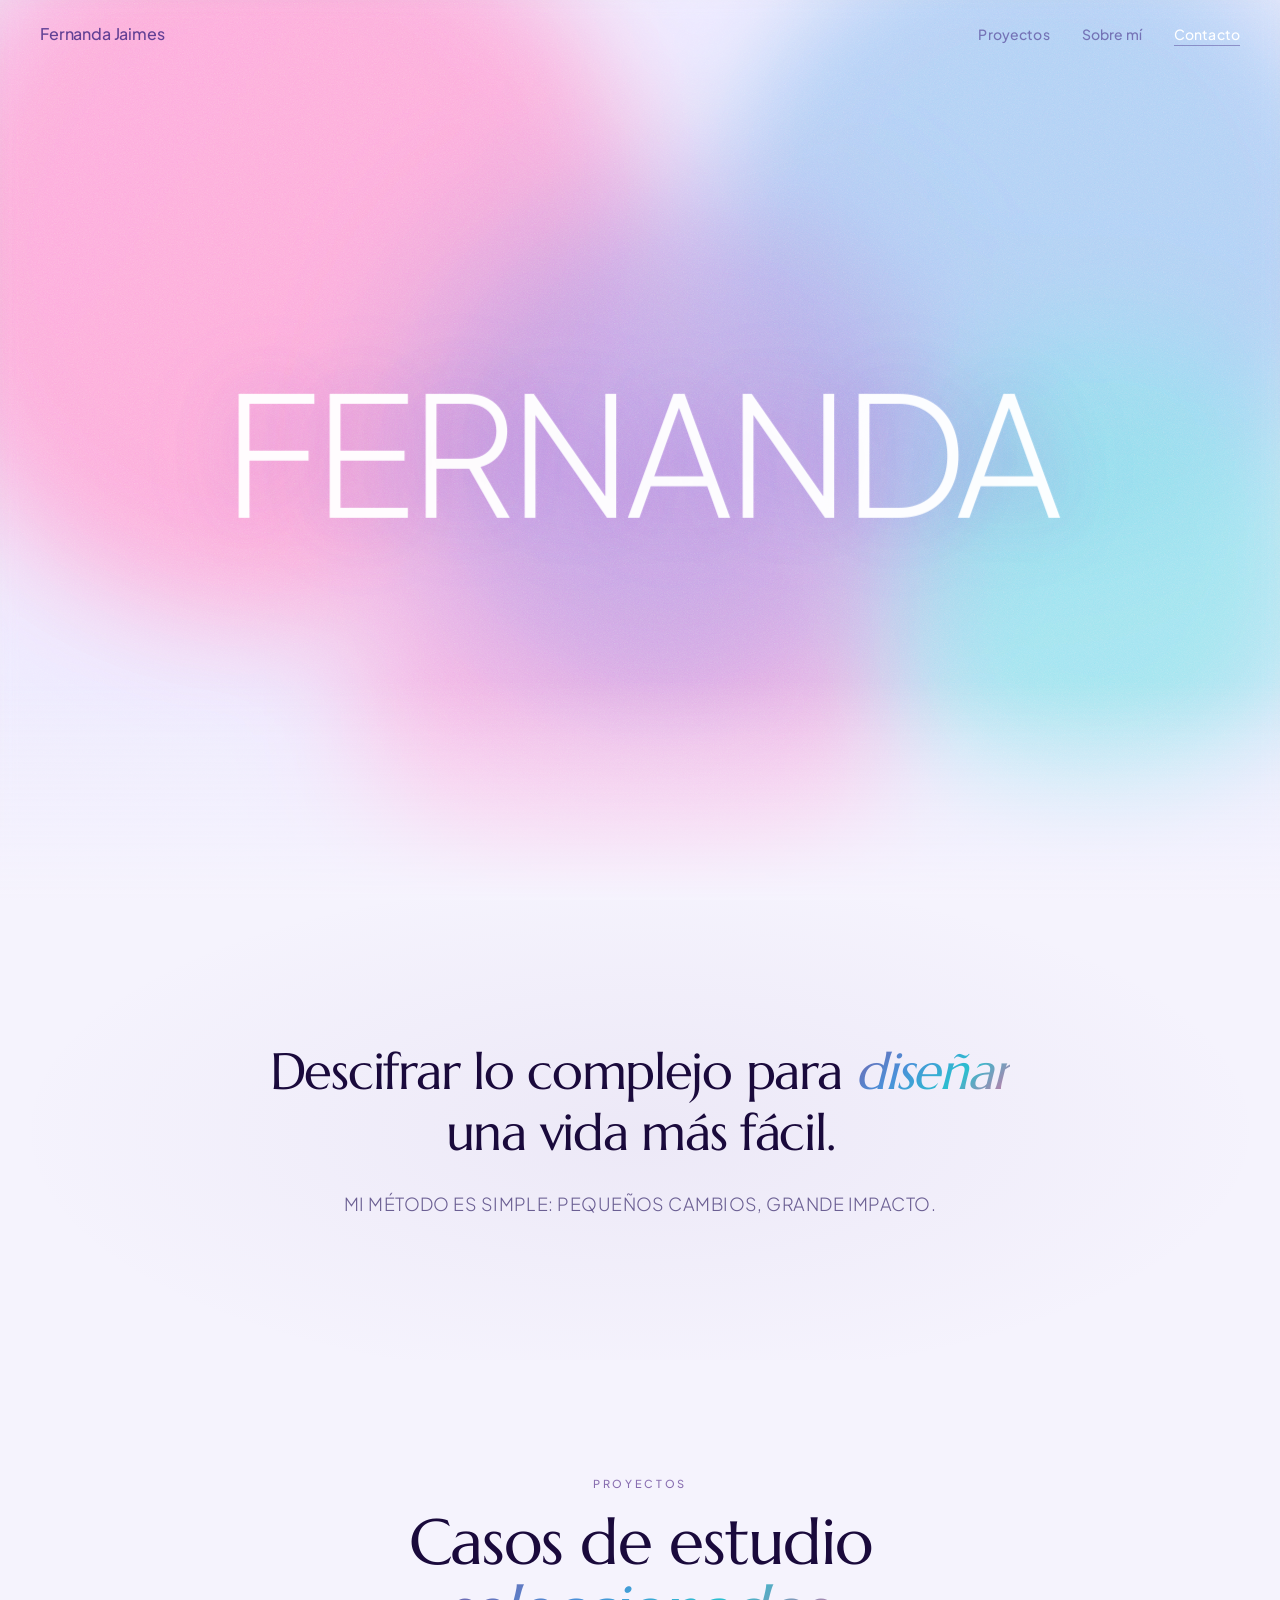
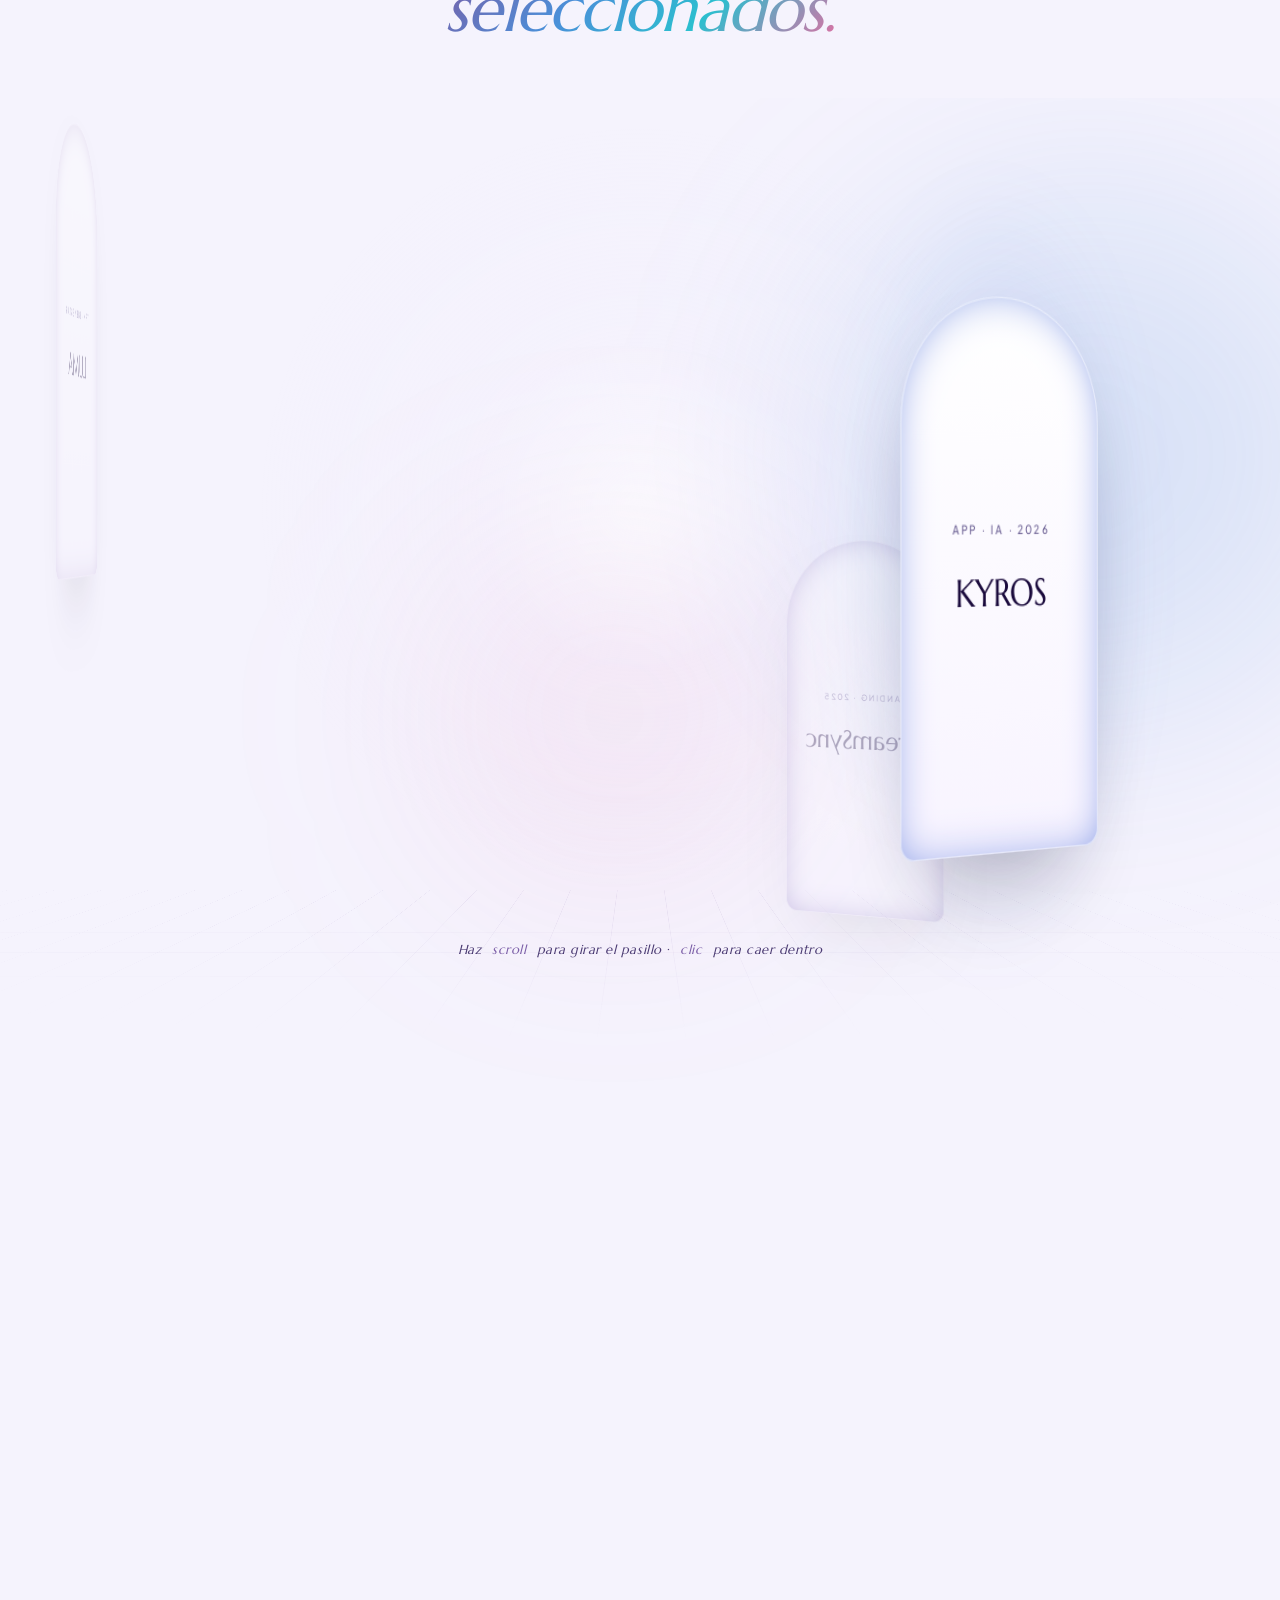
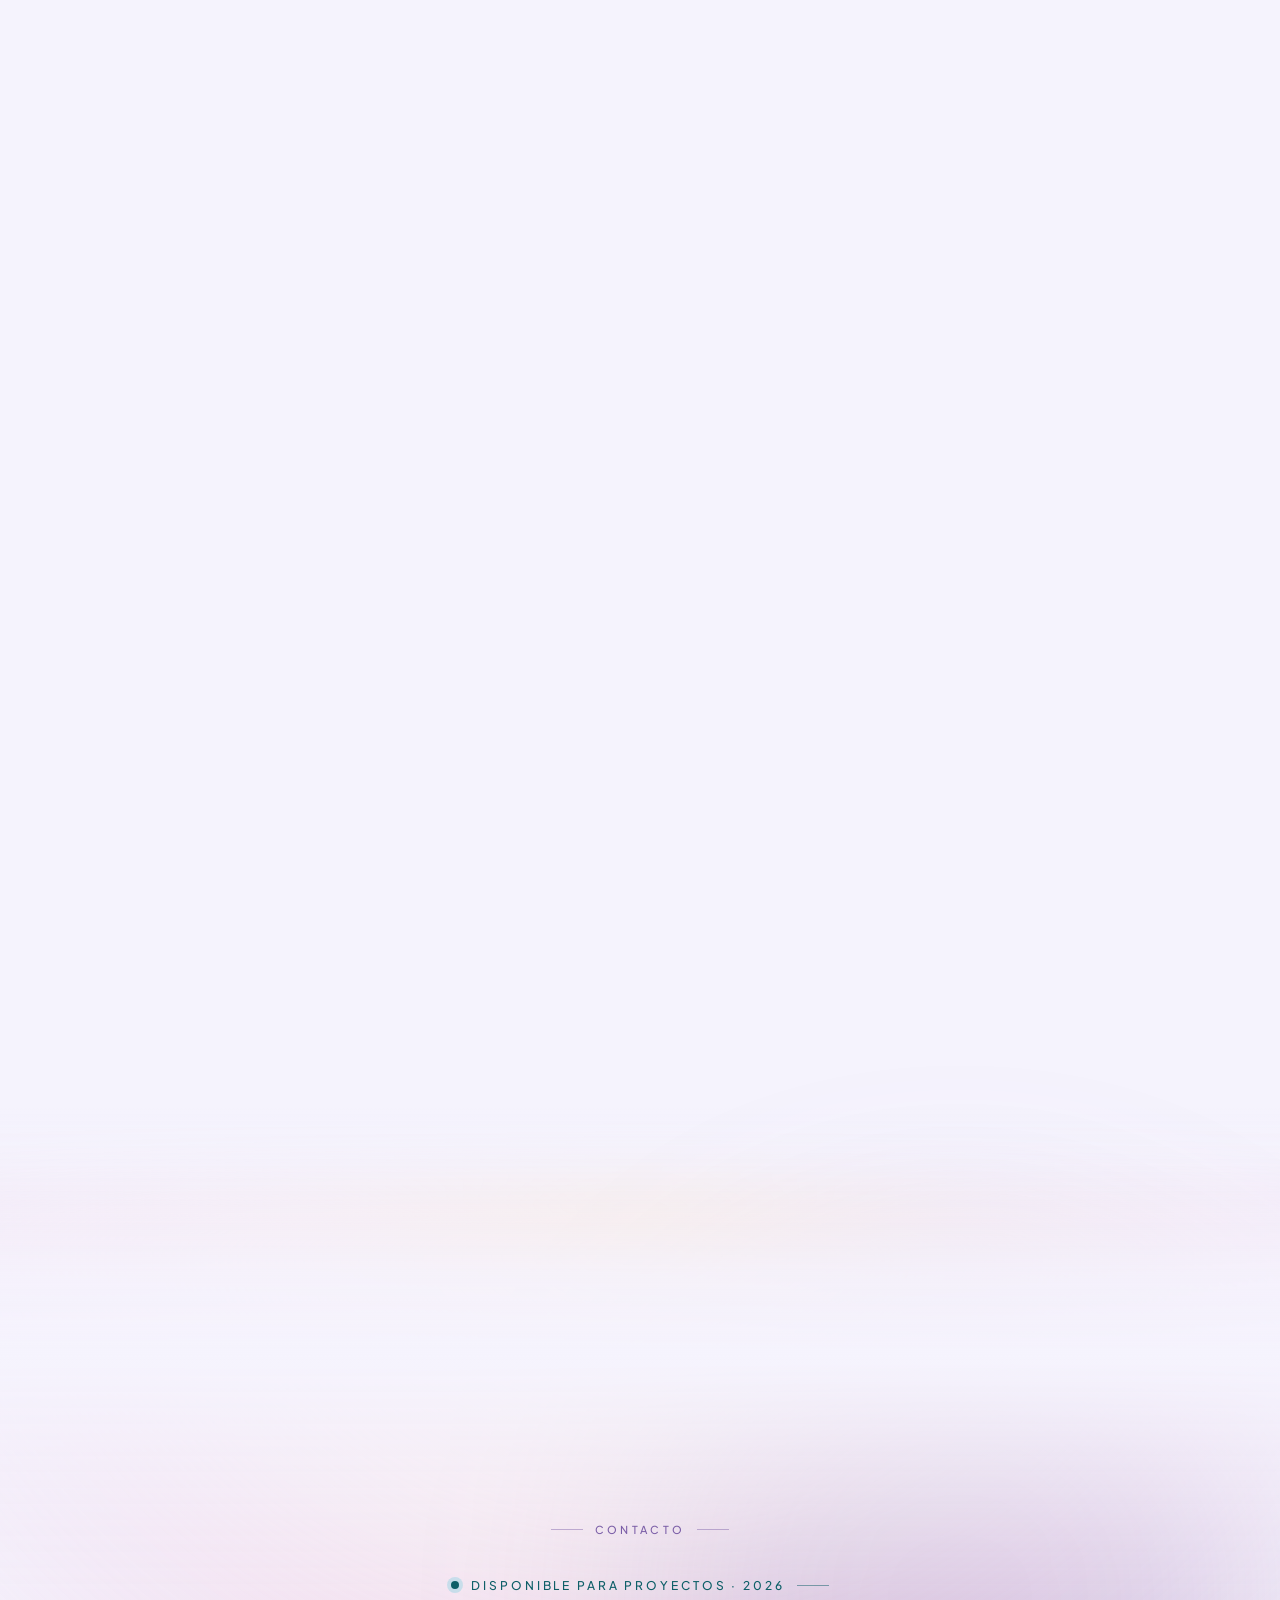
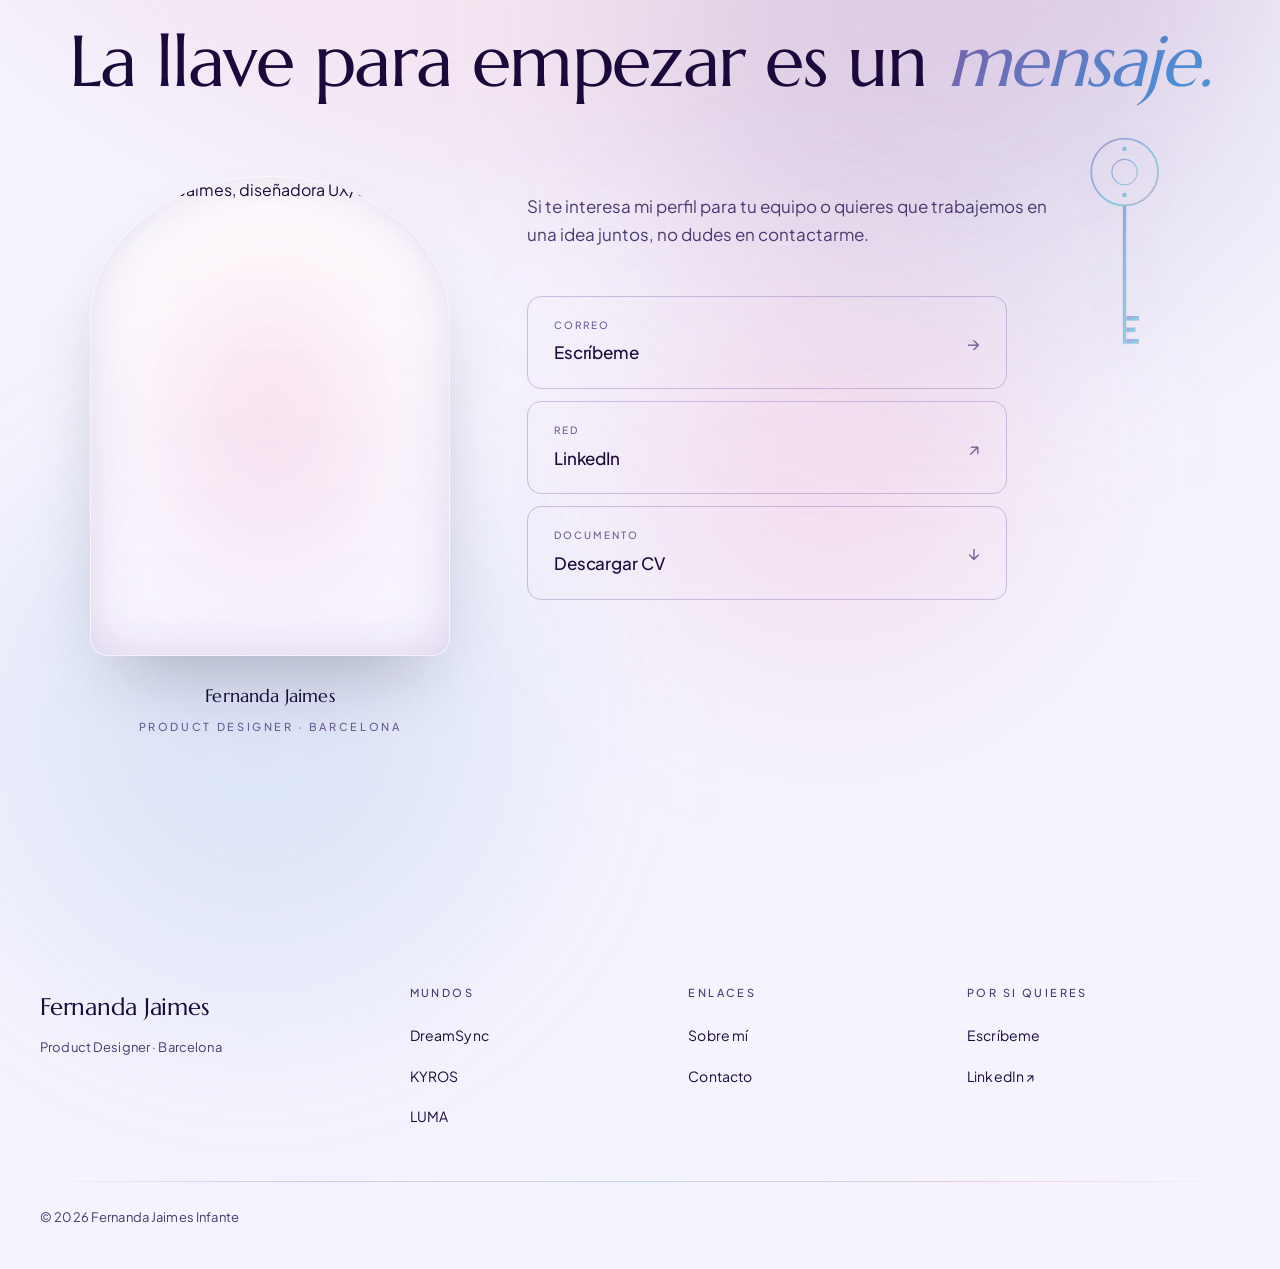
==== commit 15874670: "fix: quitar WIP de Luma, actualizar fechas máster y reemplazar CV Co-Authored-By: Claude Sonnet 4.6 " ====
--- a/index.html
+++ b/index.html
@@ -178,7 +178,7 @@
                  aria-label="Entrar al mundo de LUMA — TFM, bienestar femenino, en proceso">
                 <span class="portal-door__aura" aria-hidden="true"></span>
                 <div class="portal-door__frame">
-                  <span class="portal-door__meta" aria-hidden="true">TFM · Bienestar · WIP</span>
+                  <span class="portal-door__meta" aria-hidden="true">TFM · Bienestar</span>
                   <h3 class="portal-door__name">LUMA</h3>
                   <span class="portal-door__half portal-door__half--left"  aria-hidden="true"></span>
                   <span class="portal-door__half portal-door__half--right" aria-hidden="true"></span>
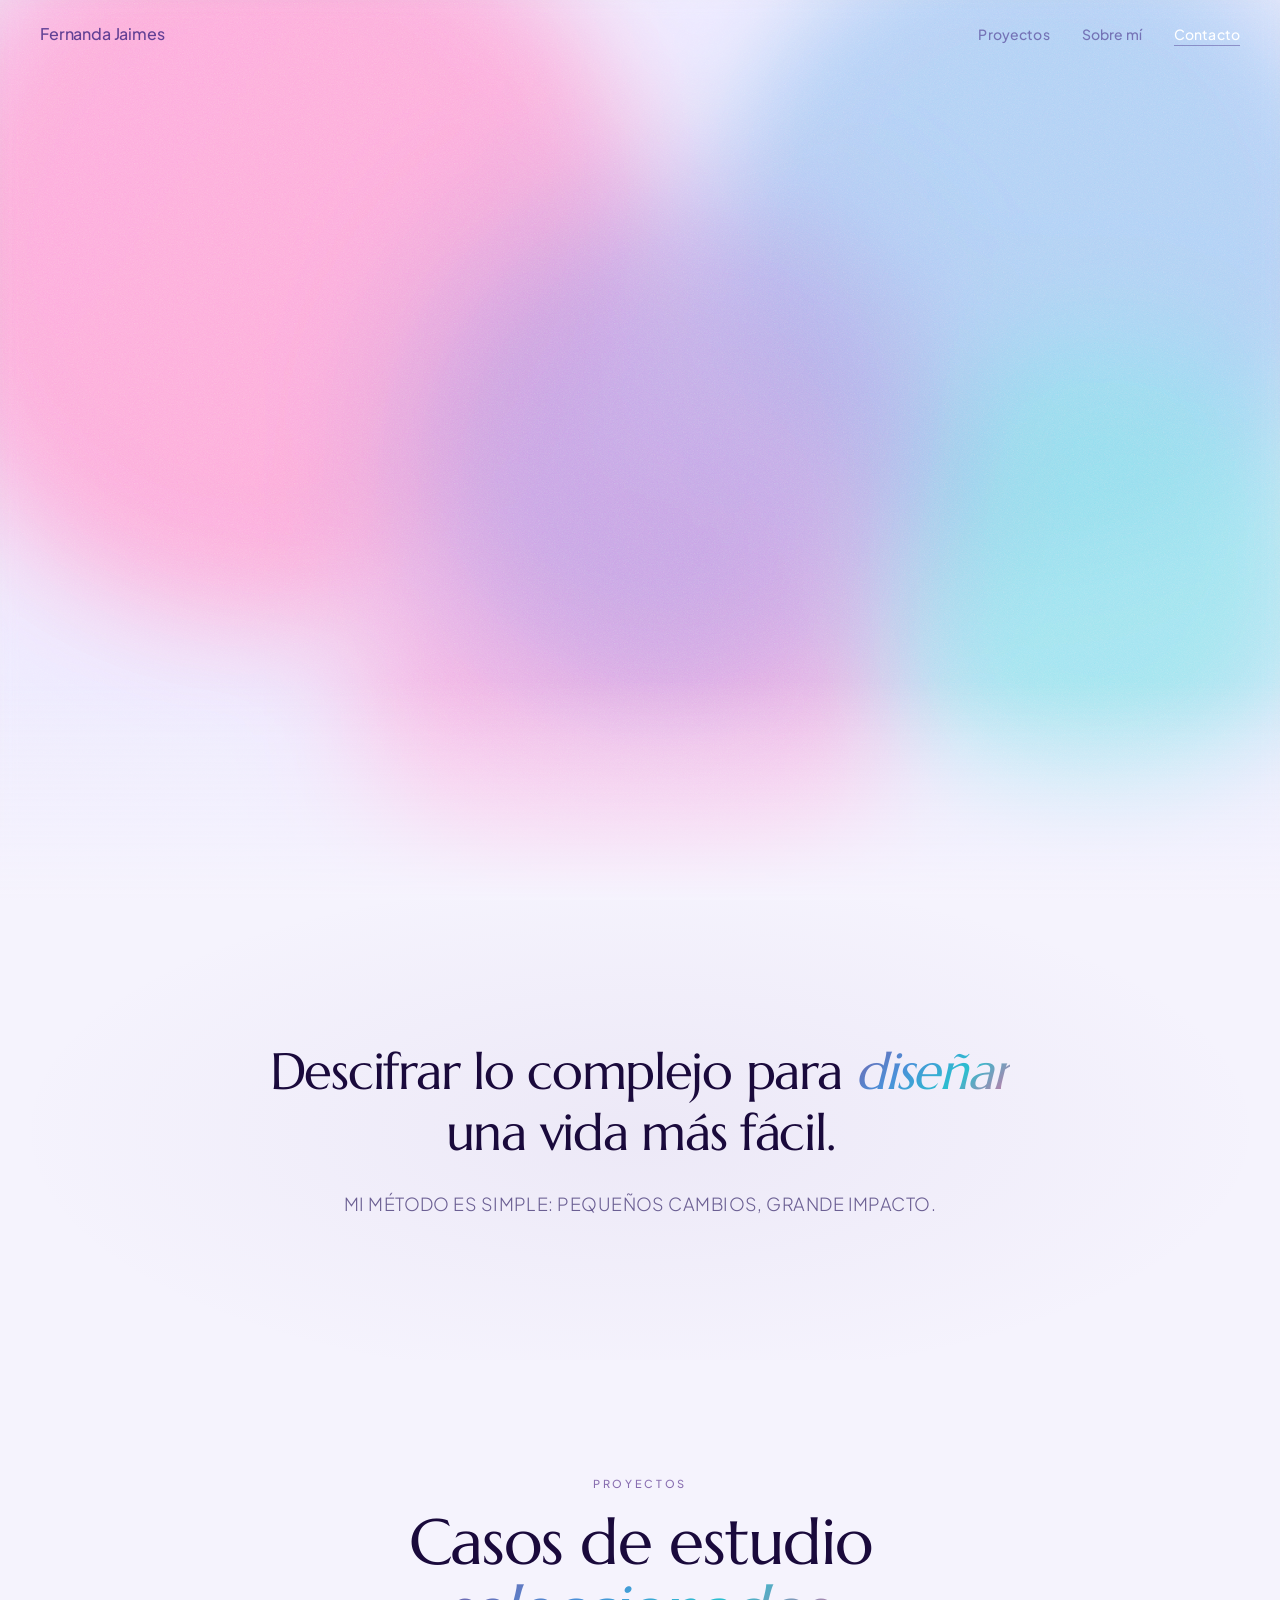
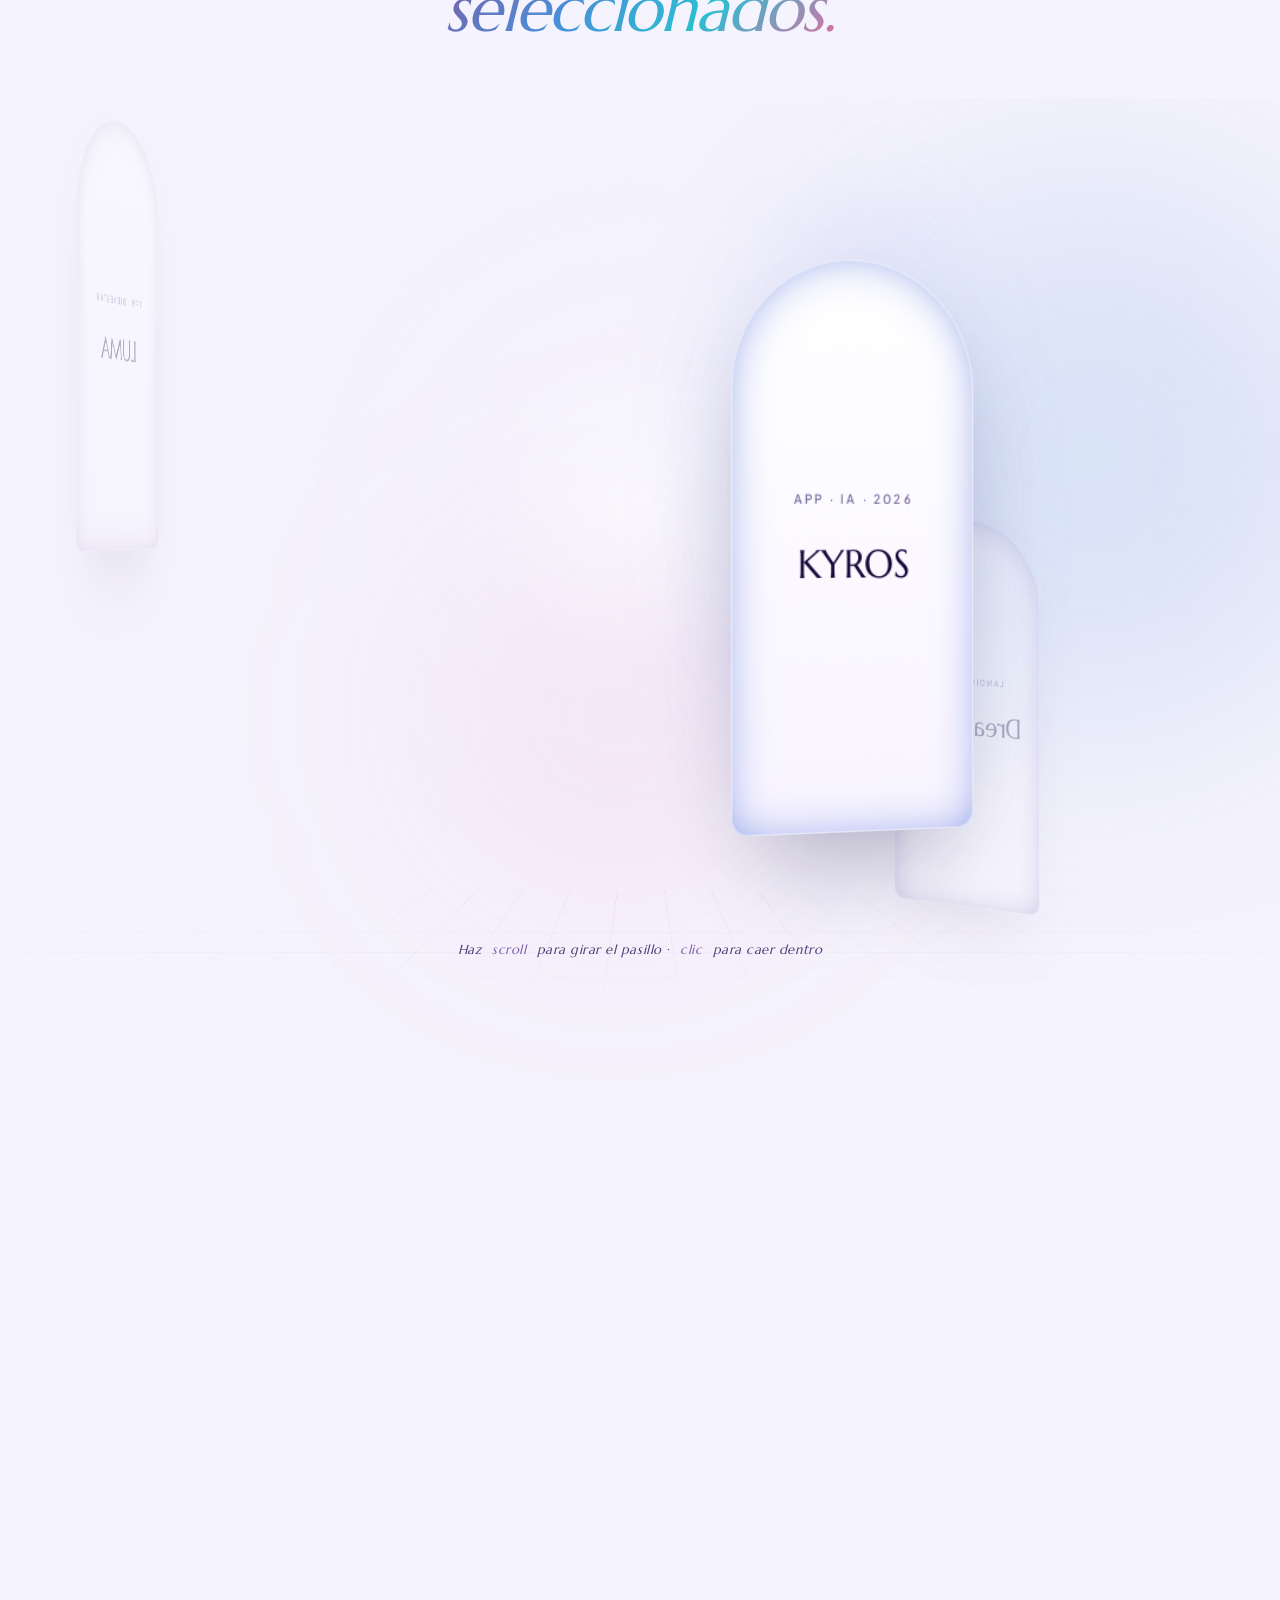
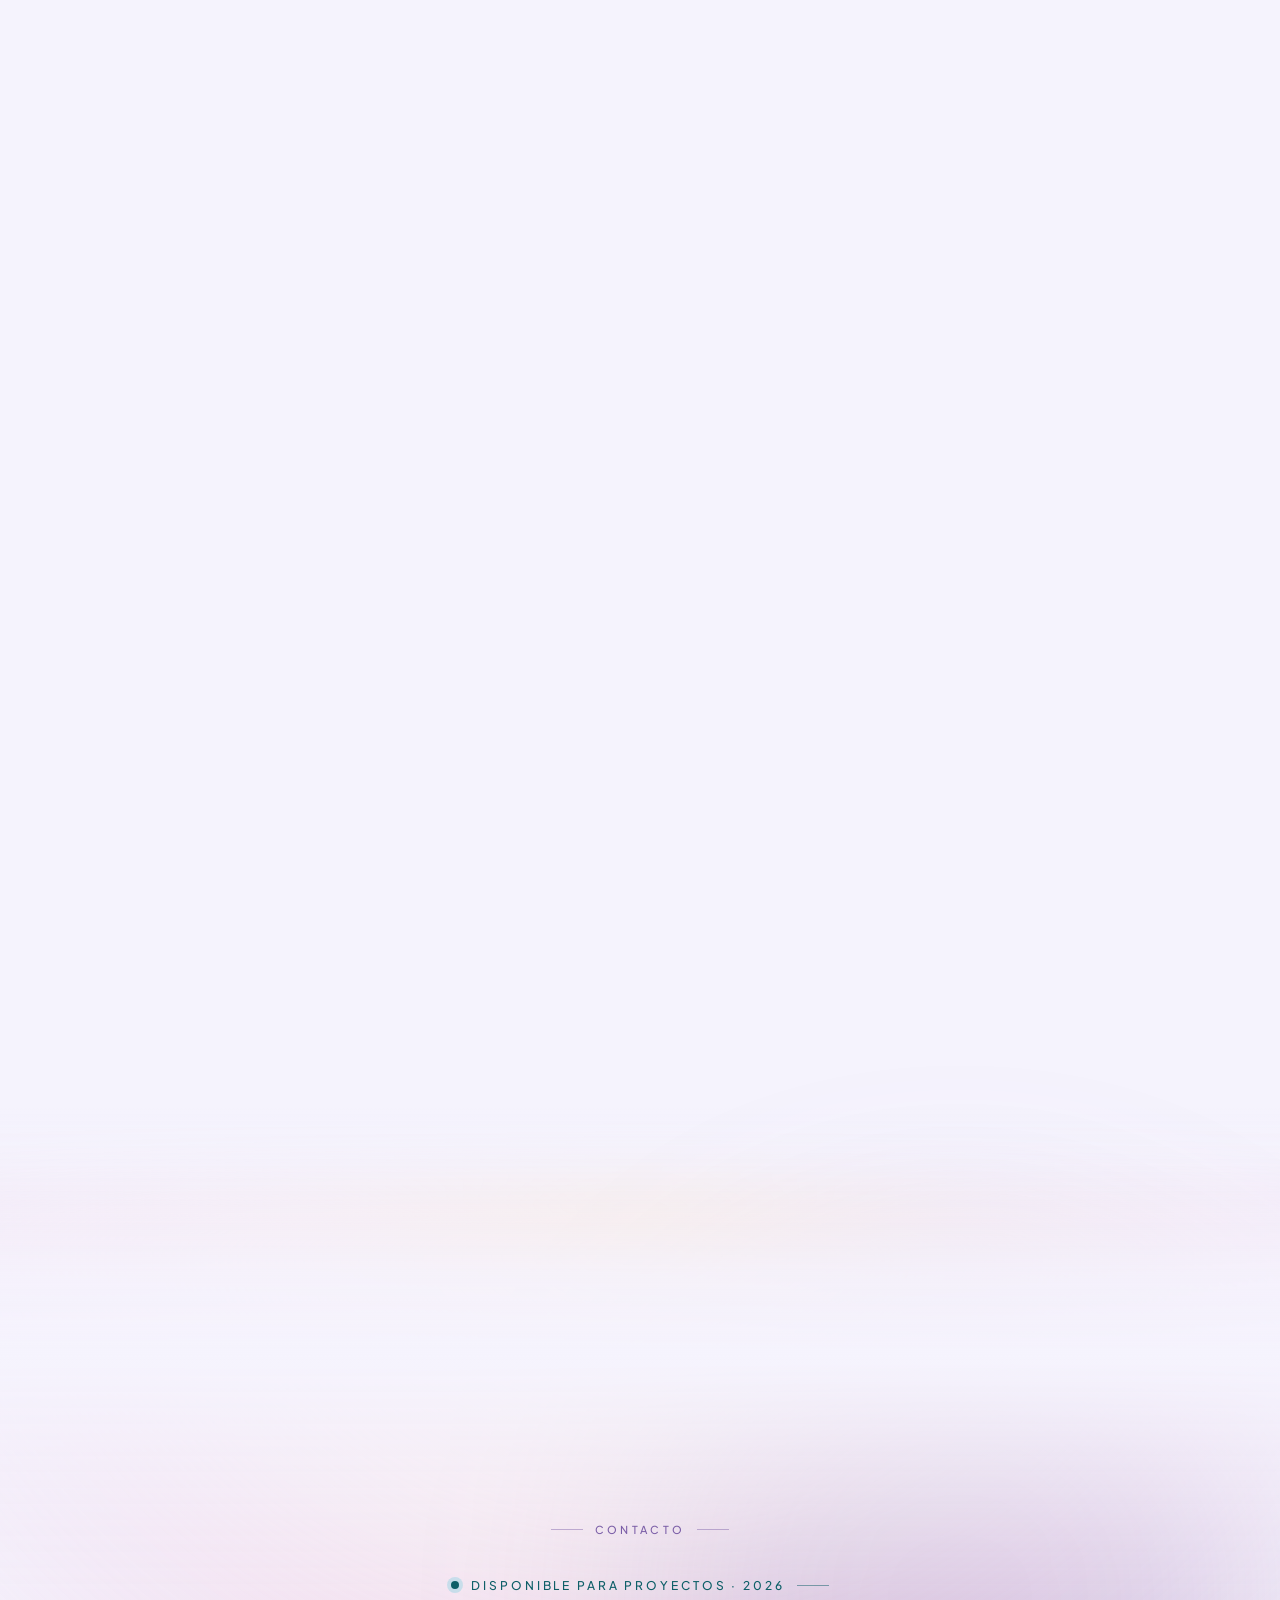
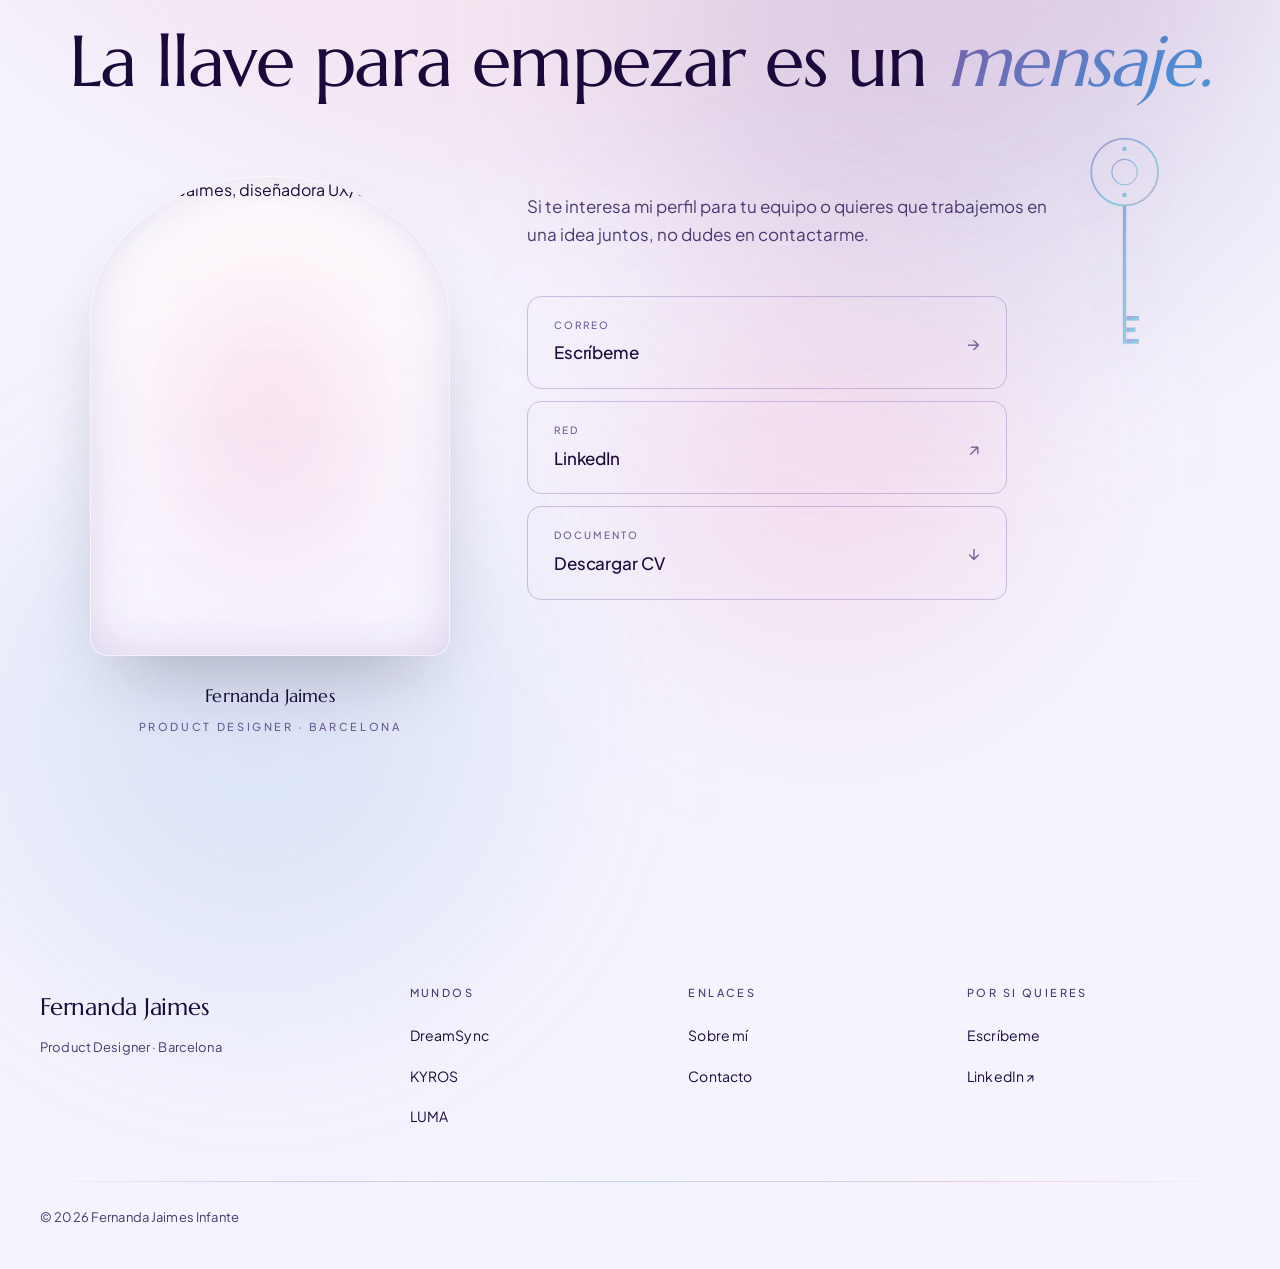
==== commit 3e681d3c: "fix: actualizar foto del hero en index con foto de ceremonia BAU" ====
--- a/index.html
+++ b/index.html
@@ -288,7 +288,7 @@
                class="final-hall__portrait-link"
                aria-label="Descubre más sobre Fernanda">
               <div class="final-hall__portrait-frame">
-                <img src="./assets/images/sobre-mi/Portafolio_fer_foto.png"
+                <img src="./assets/images/sobre-mi/LN-PP.jpg"
                      alt="Fernanda Jaimes, diseñadora UX/UI"
                      class="final-hall__portrait-img"
                      loading="lazy"/>
